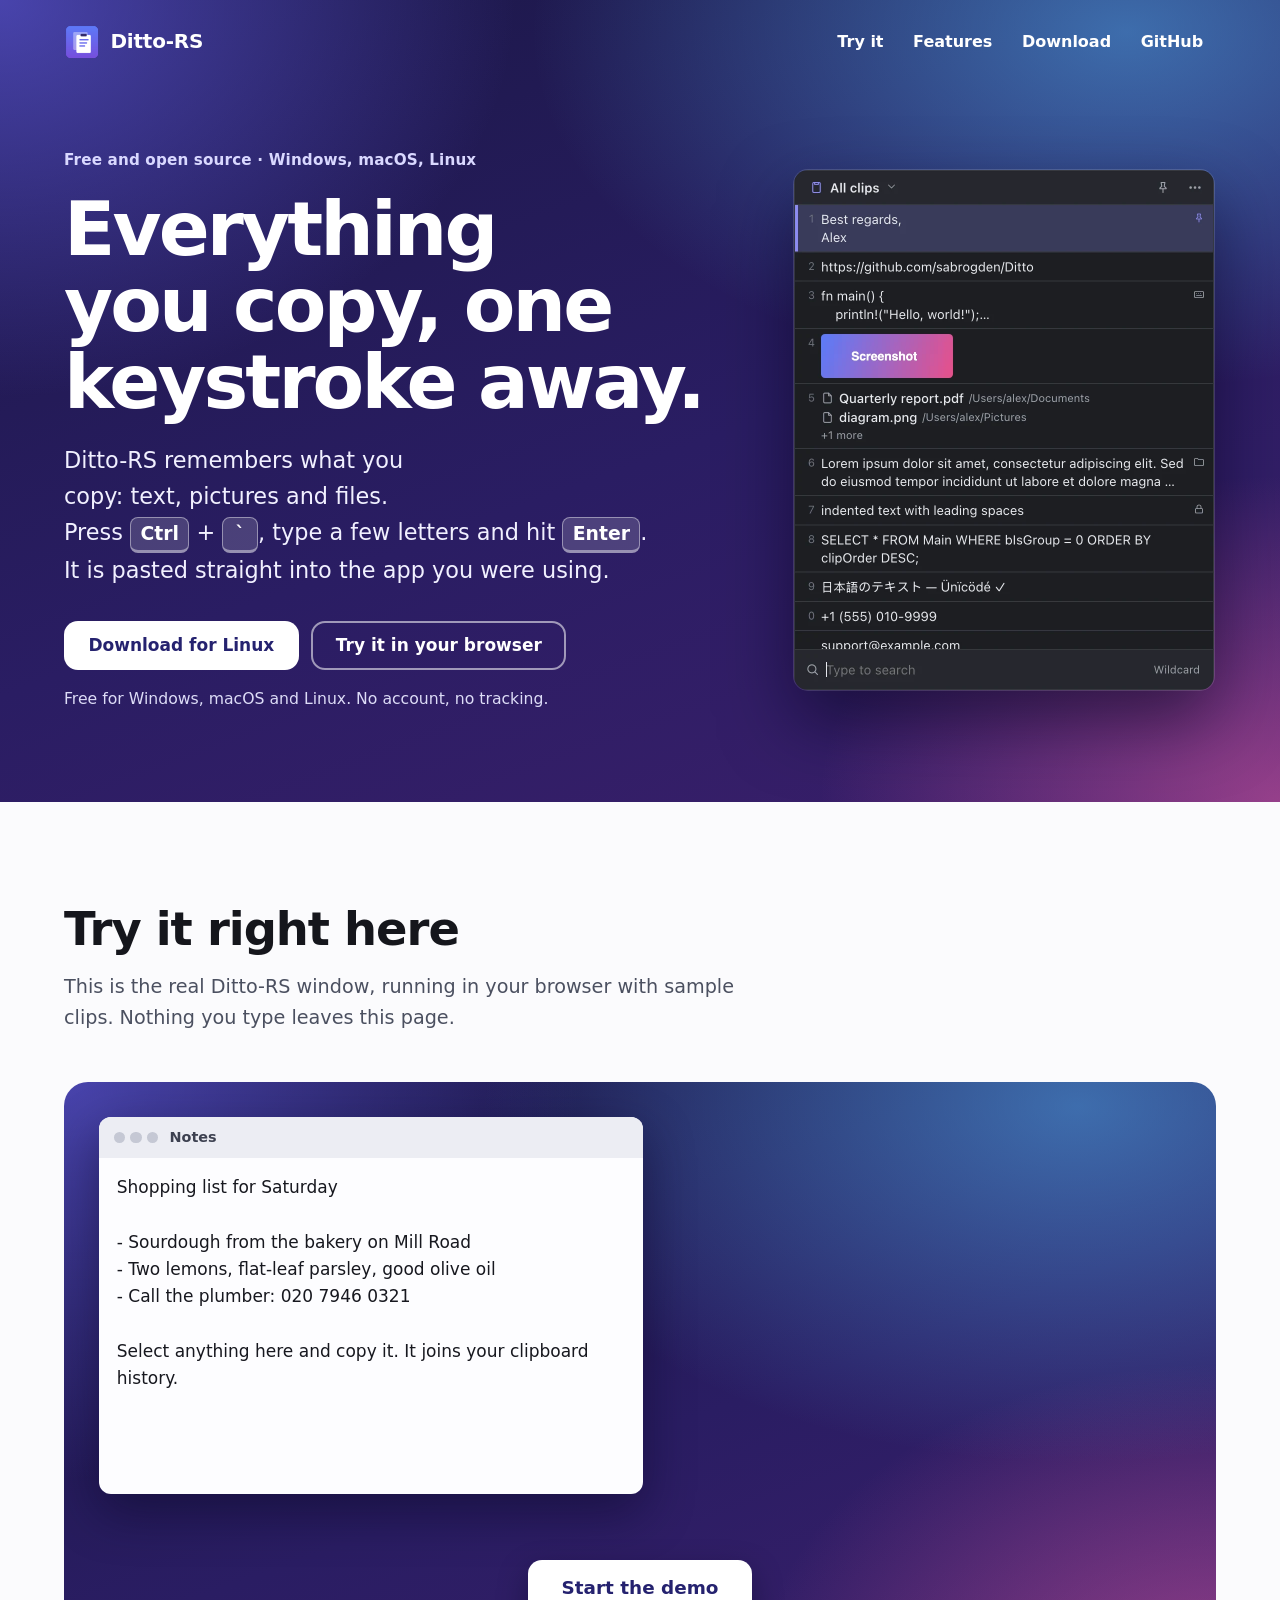
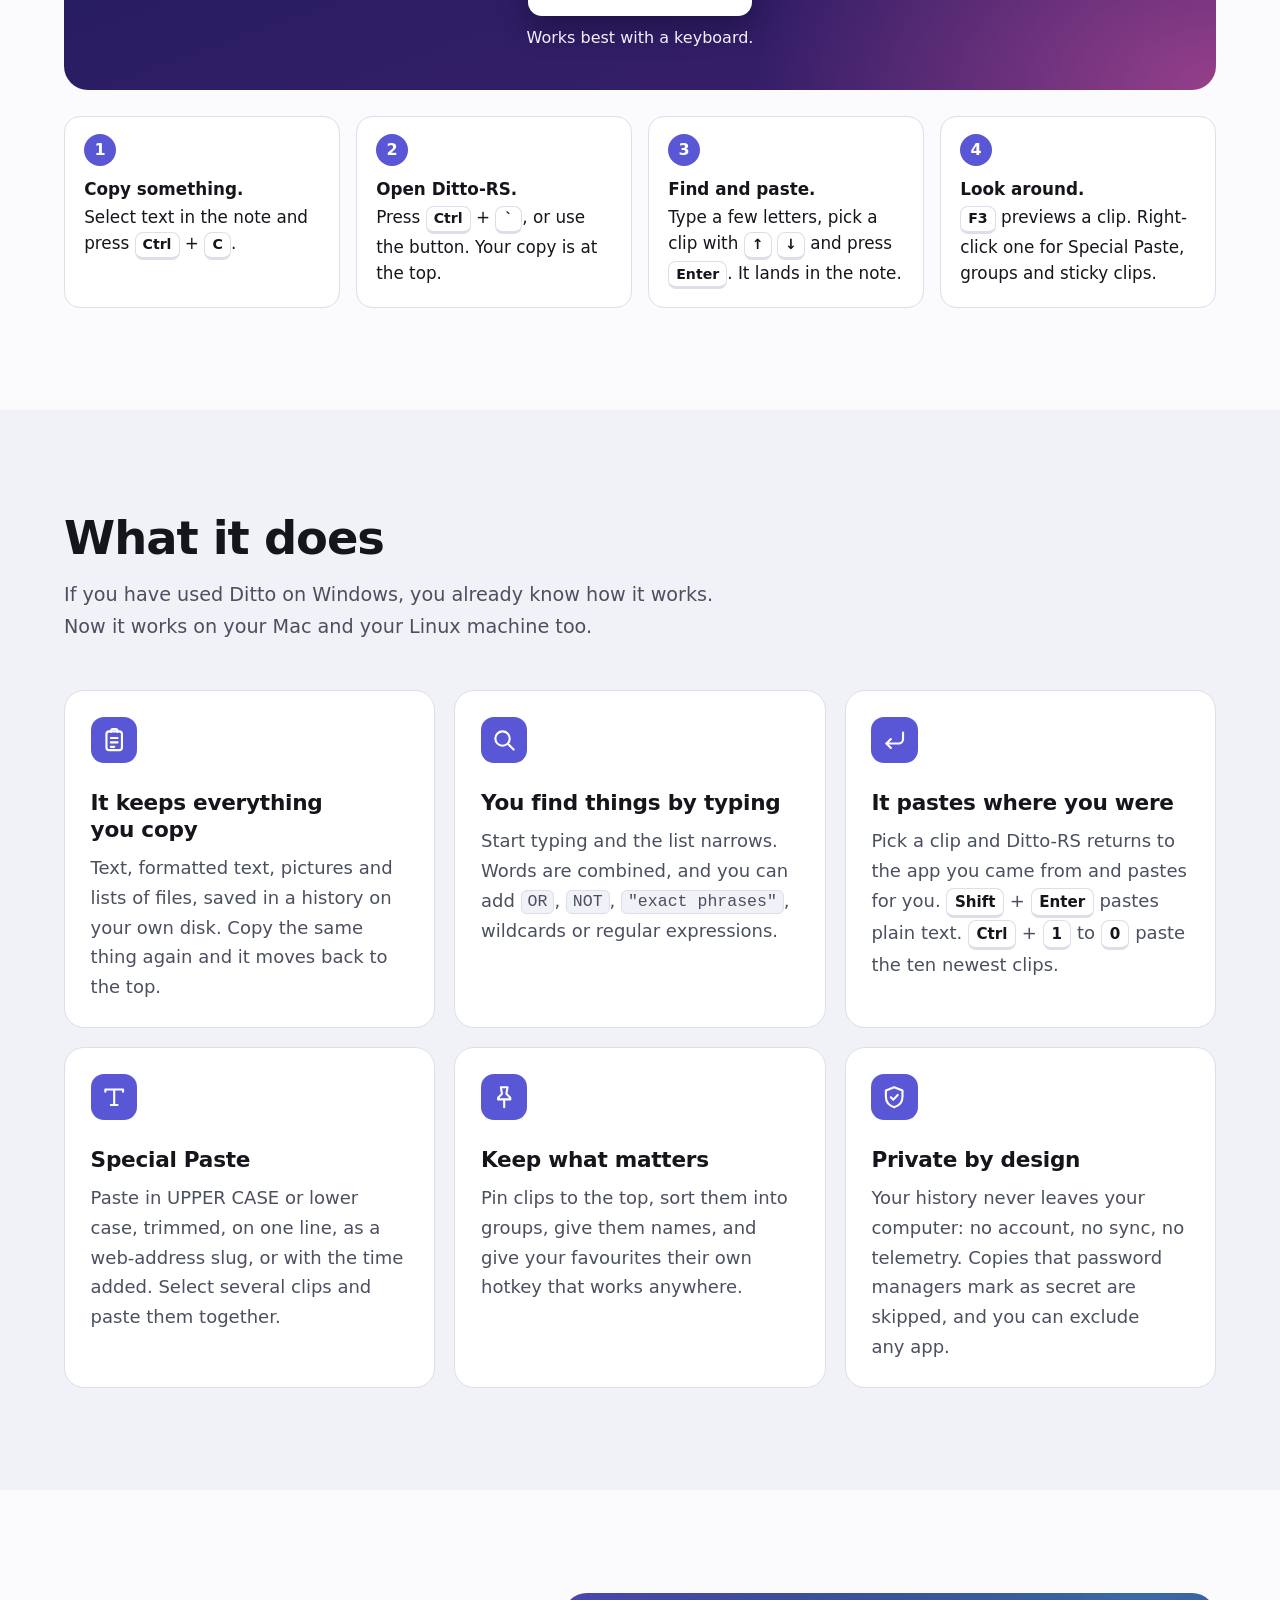
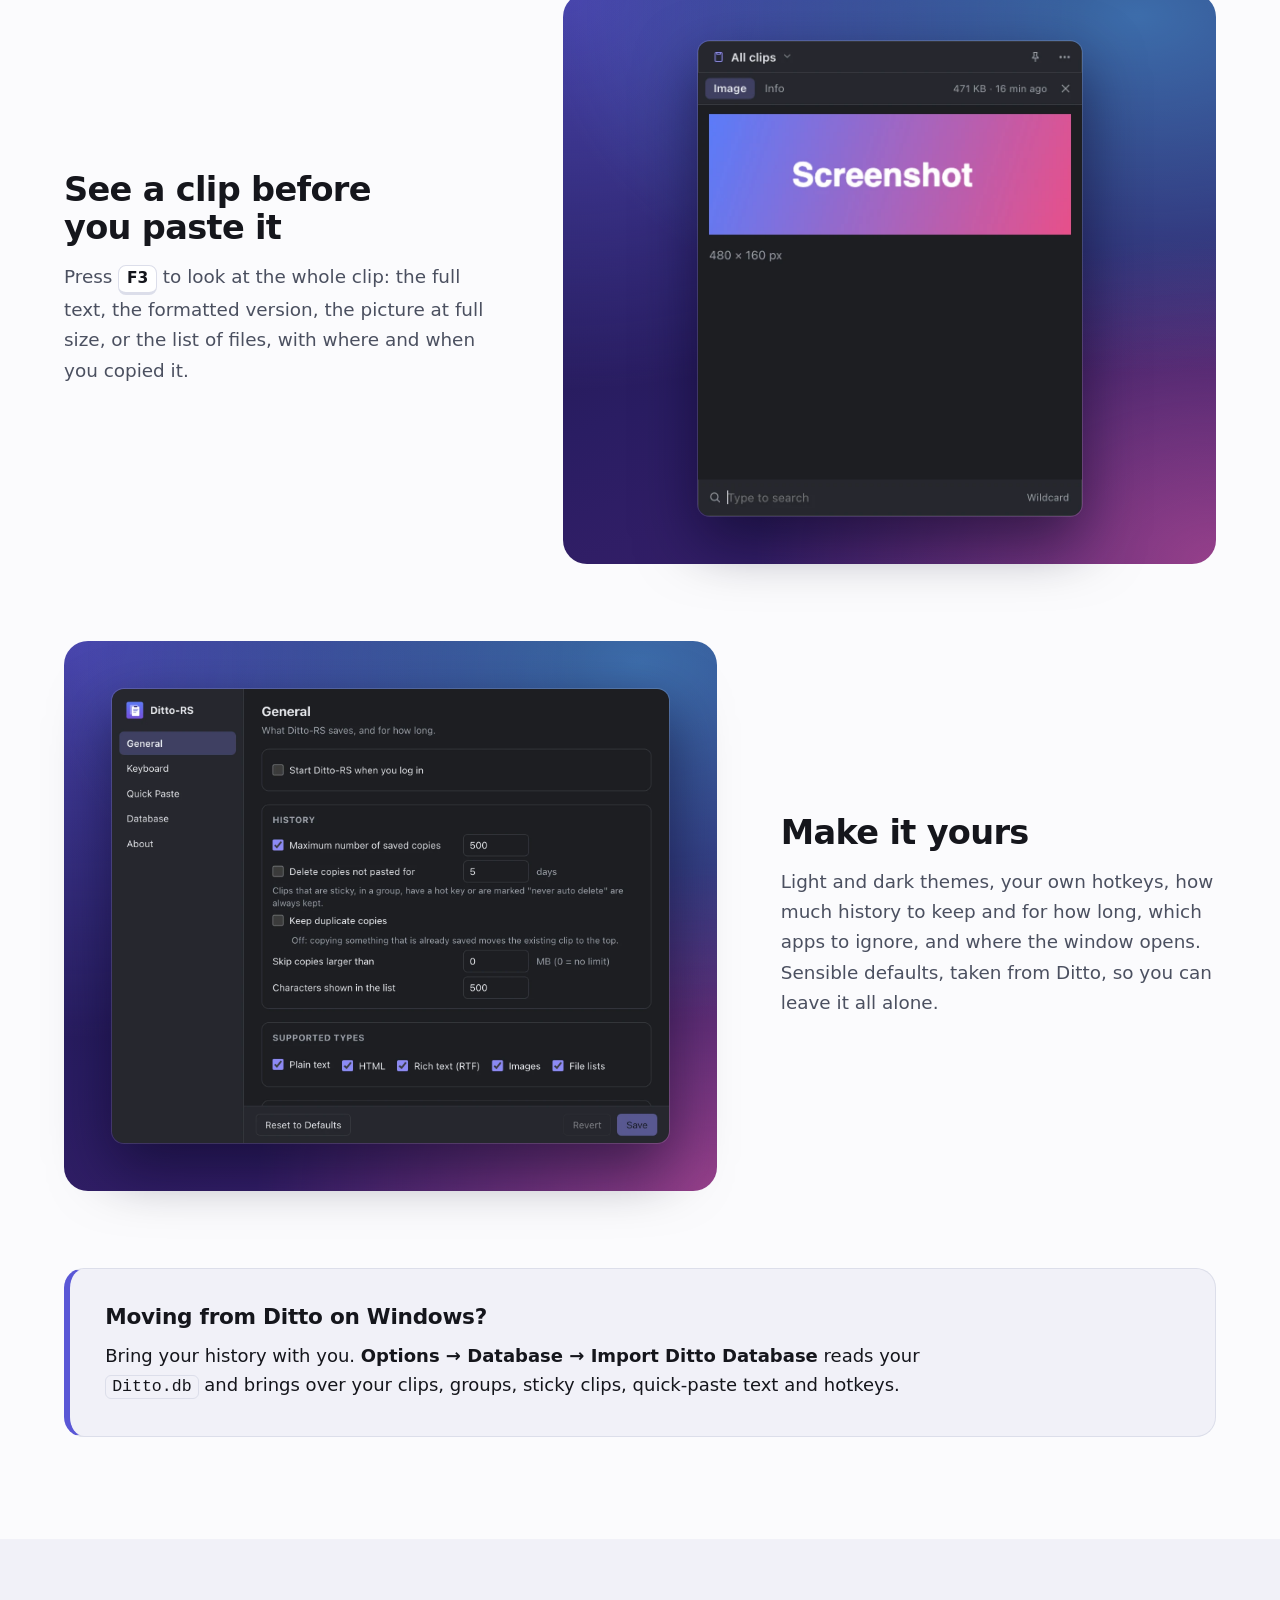
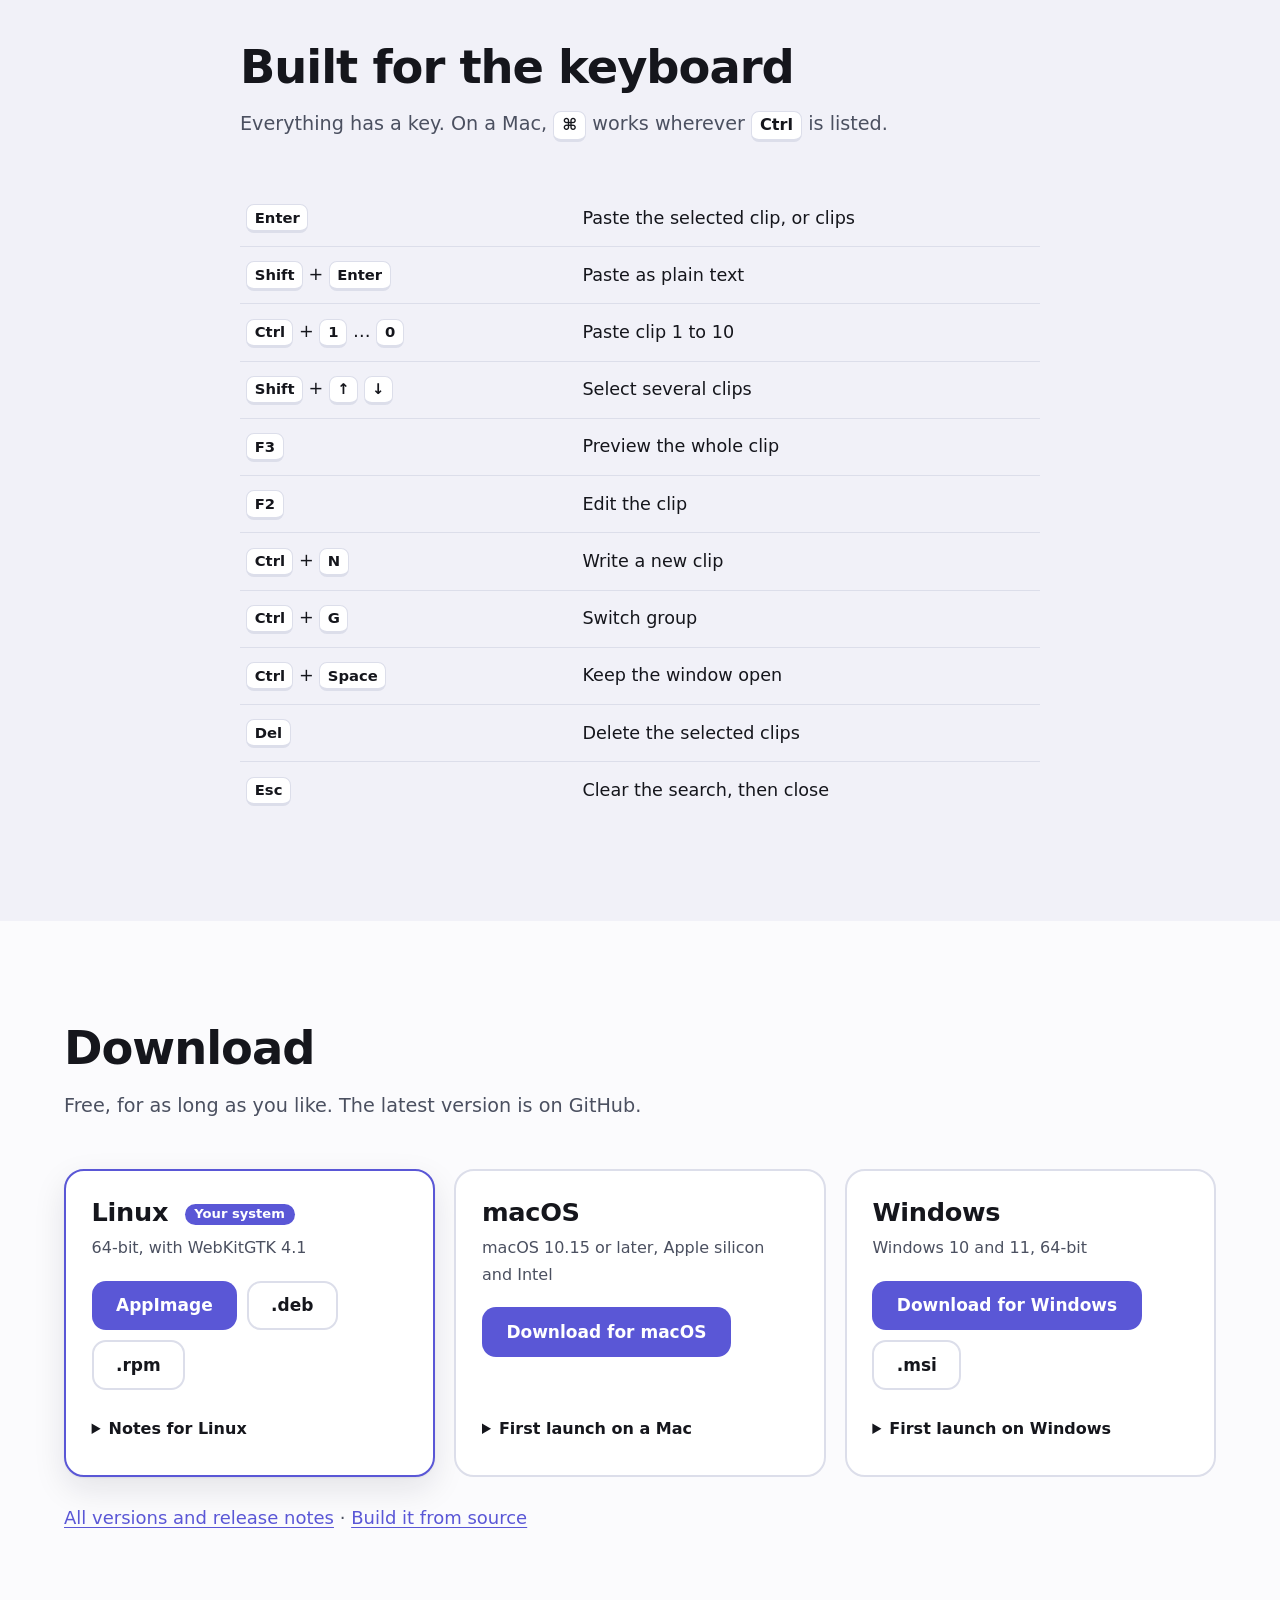
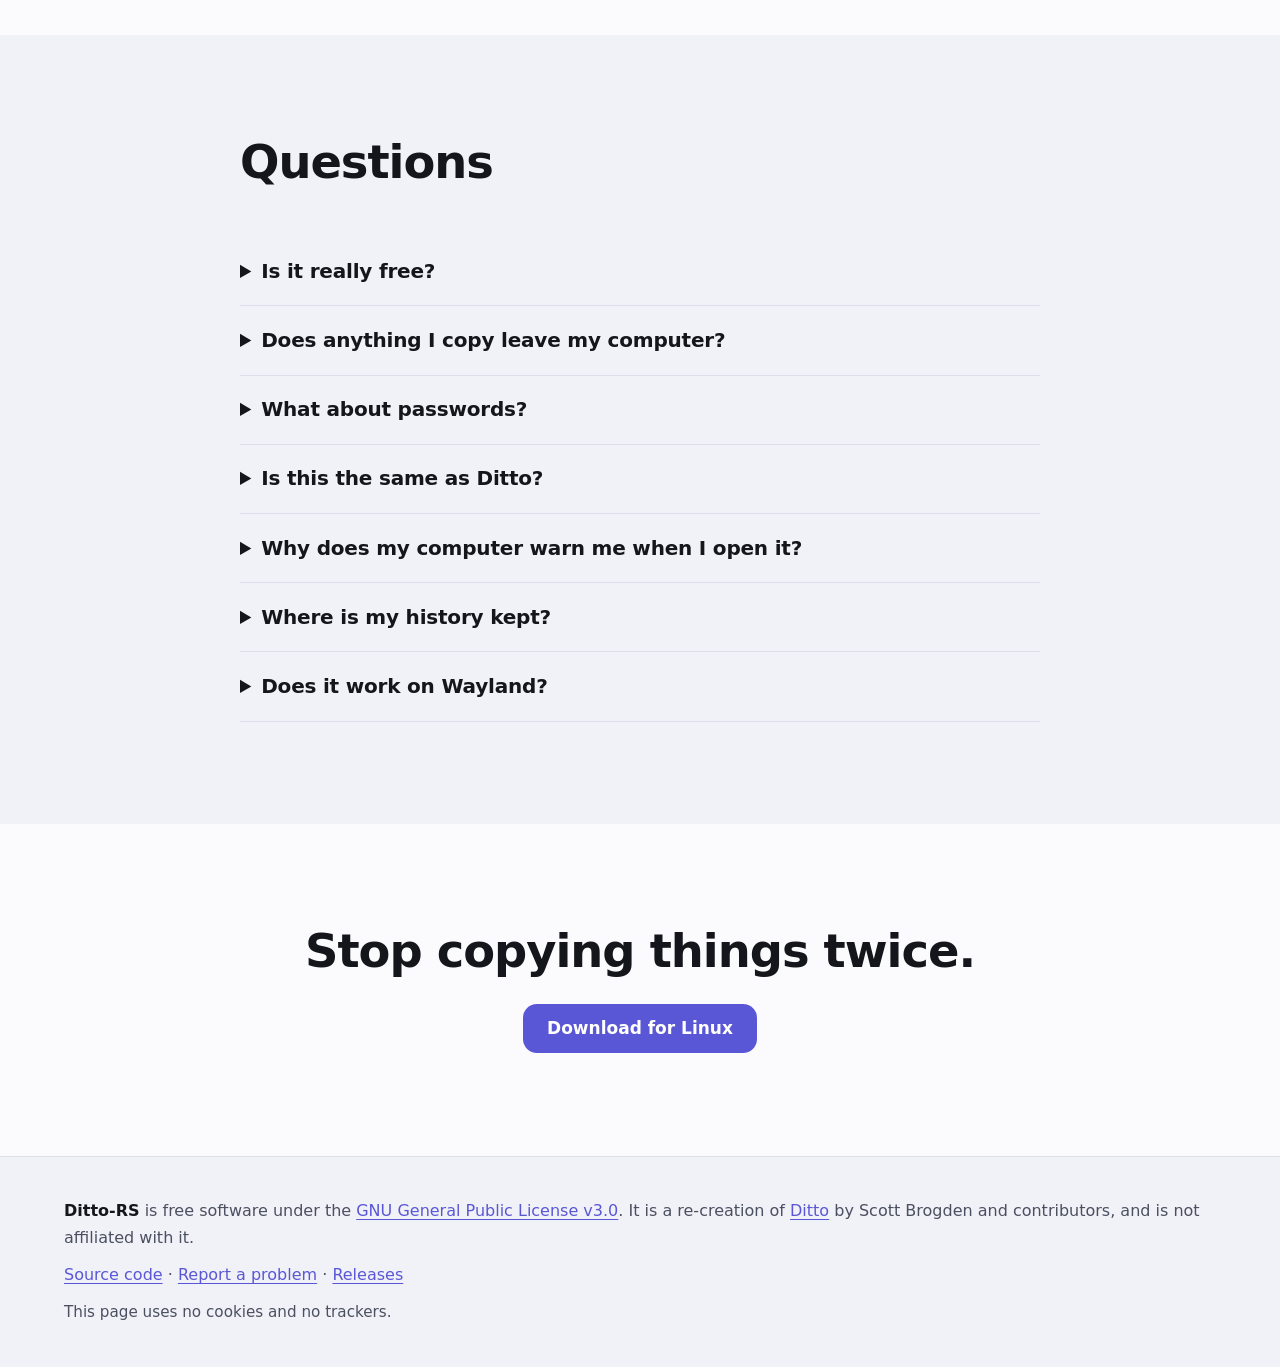
==== site/index.html @ 5b77e828 "Website: stack the hero's sentences, and correct how we describe Ditto The hero's three sentences ea" ====
<!doctype html>
<html lang="en">
<head>
  <meta charset="utf-8">
  <meta name="viewport" content="width=device-width, initial-scale=1">
  <title>Ditto-RS: a clipboard manager for Windows, macOS and Linux</title>
  <meta name="description" content="Ditto-RS keeps a searchable history of everything you copy: text, pictures and files. Press a hotkey, type a few letters, press Enter. Free, open source, and nothing leaves your computer.">
  <link rel="canonical" href="https://krynv.github.io/ditto-rs/">
  <meta name="color-scheme" content="light dark">
  <meta name="theme-color" content="#17153a">

  <meta property="og:type" content="website">
  <meta property="og:site_name" content="Ditto-RS">
  <meta property="og:title" content="Ditto-RS: everything you copy, one keystroke away">
  <meta property="og:description" content="A free, open-source clipboard manager for Windows, macOS and Linux. Searchable history of text, pictures and files. Nothing leaves your computer.">
  <meta property="og:url" content="https://krynv.github.io/ditto-rs/">
  <meta property="og:image" content="https://krynv.github.io/ditto-rs/og.jpg">
  <meta property="og:image:width" content="1200">
  <meta property="og:image:height" content="630">
  <meta property="og:image:alt" content="The Ditto-RS quick-paste window listing recent clips, next to the words: Everything you copy, one keystroke away.">
  <meta name="twitter:card" content="summary_large_image">

  <link rel="icon" href="favicon.png" type="image/png" sizes="64x64">
  <link rel="apple-touch-icon" href="icon.png">
  <link rel="stylesheet" href="style.css">

  <script type="application/ld+json">
  {
    "@context": "https://schema.org",
    "@type": "SoftwareApplication",
    "name": "Ditto-RS",
    "applicationCategory": "UtilitiesApplication",
    "operatingSystem": "Windows 10, Windows 11, macOS 10.15 or later, Linux",
    "description": "A clipboard manager that keeps a searchable history of everything you copy: text, pictures and files.",
    "url": "https://krynv.github.io/ditto-rs/",
    "downloadUrl": "https://github.com/krynv/ditto-rs/releases/latest",
    "license": "https://www.gnu.org/licenses/gpl-3.0.html",
    "isAccessibleForFree": true,
    "offers": { "@type": "Offer", "price": "0", "priceCurrency": "USD" }
  }
  </script>
</head>
<body>
  <a class="skip" href="#main">Skip to the content</a>

  <div class="hero">
    <header class="top wrap">
      <a class="brand" href="./" aria-label="Ditto-RS, home">
        <img src="icon.png" alt="" width="36" height="36">
        <span>Ditto-RS</span>
      </a>
      <nav aria-label="Sections">
        <a href="#try">Try it</a>
        <a href="#features">Features</a>
        <a href="#download">Download</a>
        <a href="https://github.com/krynv/ditto-rs">GitHub</a>
      </nav>
    </header>

    <div class="hero-body wrap">
      <div class="hero-text">
        <p class="eyebrow">Free and open source · Windows, macOS, Linux</p>
        <h1>Everything you copy, one keystroke away.</h1>
        <p class="lead lines">
          <span>Ditto-RS remembers what you copy: text, pictures and files.</span>
          <span>Press <kbd>Ctrl</kbd>&nbsp;+&nbsp;<kbd>`</kbd>, type a few letters and hit <kbd>Enter</kbd>.</span>
          <span>It is pasted straight into the app you were using.</span>
        </p>
        <div class="cta">
          <a class="button primary" id="hero-download" href="https://github.com/krynv/ditto-rs/releases/latest">Download Ditto-RS</a>
          <a class="button ghost" href="#try">Try it in your browser</a>
        </div>
        <p class="cta-note" id="hero-note">Free for Windows, macOS and Linux. No account, no tracking.</p>
      </div>
      <div class="hero-shot">
        <img src="shots/popup.webp" width="840" height="1040" fetchpriority="high"
             alt="The Ditto-RS quick-paste window: a numbered list of recent clips, including a signature, a web address, a code snippet, a picture and two files, above a search box.">
      </div>
    </div>
  </div>

  <main id="main">
    <section class="section wrap" id="try" aria-labelledby="try-title">
      <div class="section-head">
        <h2 id="try-title">Try it right here</h2>
        <p>This is the real Ditto-RS window, running in your browser with sample clips. Nothing you type leaves this page.</p>
      </div>

      <div class="demo" id="demo">
        <div class="demo-desktop">
          <div class="demo-window" id="demo-notes">
            <div class="demo-titlebar"><span class="demo-dots" aria-hidden="true"><i></i><i></i><i></i></span><span>Notes</span></div>
            <label class="visually-hidden" for="demo-note">A sample note. Copy text from it, and paste clips into it.</label>
            <textarea id="demo-note" spellcheck="false" autocomplete="off">Shopping list for Saturday

- Sourdough from the bakery on Mill Road
- Two lemons, flat-leaf parsley, good olive oil
- Call the plumber: 020 7946 0321

Select anything here and copy it. It joins your clipboard history.
</textarea>
          </div>

          <div class="demo-popup" id="demo-popup" hidden></div>

          <div class="demo-start" id="demo-start-panel">
            <button class="button primary" id="demo-start" type="button">Start the demo</button>
            <p>Works best with a keyboard.</p>
          </div>
          <p class="demo-toast" id="demo-toast" role="status" aria-live="polite"></p>
        </div>

        <ol class="demo-steps">
          <li><strong>Copy something.</strong> Select text in the note and press <kbd class="mod-key">Ctrl</kbd>&nbsp;+&nbsp;<kbd>C</kbd>.</li>
          <li><strong>Open Ditto-RS.</strong> Press <kbd>Ctrl</kbd>&nbsp;+&nbsp;<kbd>`</kbd>, or use the button. Your copy is at the top.
            <button class="button small" id="demo-open" type="button" hidden>Open Ditto-RS</button></li>
          <li><strong>Find and paste.</strong> Type a few letters, pick a clip with <kbd>↑</kbd> <kbd>↓</kbd> and press <kbd>Enter</kbd>. It lands in the note.</li>
          <li><strong>Look around.</strong> <kbd>F3</kbd> previews a clip. Right-click one for Special Paste, groups and sticky clips.</li>
        </ol>
      </div>
    </section>

    <section class="section tinted" id="features" aria-labelledby="features-title">
      <div class="wrap">
        <div class="section-head">
          <h2 id="features-title">What it does</h2>
          <p class="lines">
            <span>If you have used Ditto on Windows, you already know how it works.</span>
            <span>Now it works on your Mac and your Linux machine too.</span>
          </p>
        </div>

        <ul class="features">
          <li>
            <svg class="icon" viewBox="0 0 24 24" aria-hidden="true"><rect x="5" y="4" width="14" height="17" rx="2.5"/><path d="M9 4.5V3.6c0-.9.7-1.6 1.6-1.6h2.8c.9 0 1.6.7 1.6 1.6v.9M9 10h6M9 14h6M9 18h3"/></svg>
            <h3>It keeps everything you copy</h3>
            <p>Text, formatted text, pictures and lists of files, saved in a history on your own disk. Copy the same thing again and it moves back to the top.</p>
          </li>
          <li>
            <svg class="icon" viewBox="0 0 24 24" aria-hidden="true"><circle cx="10.5" cy="10.5" r="6.5"/><path d="m15.5 15.5 5 5"/></svg>
            <h3>You find things by typing</h3>
            <p>Start typing and the list narrows. Words are combined, and you can add <code>OR</code>, <code>NOT</code>, <code>"exact phrases"</code>, wildcards or regular expressions.</p>
          </li>
          <li>
            <svg class="icon" viewBox="0 0 24 24" aria-hidden="true"><path d="M20 5v6a4 4 0 0 1-4 4H5"/><path d="m9 11-4 4 4 4"/></svg>
            <h3>It pastes where you were</h3>
            <p>Pick a clip and Ditto-RS returns to the app you came from and pastes for you. <kbd>Shift</kbd>&nbsp;+&nbsp;<kbd>Enter</kbd> pastes plain text. <kbd>Ctrl</kbd>&nbsp;+&nbsp;<kbd>1</kbd> to <kbd>0</kbd> paste the ten newest clips.</p>
          </li>
          <li>
            <svg class="icon" viewBox="0 0 24 24" aria-hidden="true"><path d="M4 7V5h16v2M12 5v14M9 19h6"/></svg>
            <h3>Special Paste</h3>
            <p>Paste in UPPER CASE or lower case, trimmed, on one line, as a web-address slug, or with the time added. Select several clips and paste them together.</p>
          </li>
          <li>
            <svg class="icon" viewBox="0 0 24 24" aria-hidden="true"><path d="M9 3h6l-1 6 3.5 3.5V14H6.5v-1.5L10 9 9 3ZM12 14v7"/></svg>
            <h3>Keep what matters</h3>
            <p>Pin clips to the top, sort them into groups, give them names, and give your favourites their own hotkey that works anywhere.</p>
          </li>
          <li>
            <svg class="icon" viewBox="0 0 24 24" aria-hidden="true"><path d="M12 3 4.5 6v5.5c0 4.4 3 8 7.5 9.5 4.5-1.500 7.5-5.100 7.5-9.500V6L12 3Z"/><path d="m9 12 2.200 2.200L15.200 10"/></svg>
            <h3>Private by design</h3>
            <p>Your history never leaves your computer: no account, no sync, no telemetry. Copies that password managers mark as secret are skipped, and you can exclude any app.</p>
          </li>
        </ul>
      </div>
    </section>

    <section class="section wrap" aria-labelledby="look-title">
      <h2 class="visually-hidden" id="look-title">A closer look</h2>

      <div class="showcase">
        <div class="showcase-text">
          <h3>See a clip before you paste it</h3>
          <p>Press <kbd>F3</kbd> to look at the whole clip: the full text, the formatted version, the picture at full size, or the list of files, with where and when you copied it.</p>
        </div>
        <div class="stage">
          <img src="shots/preview.webp" width="840" height="1040" loading="lazy"
               alt="The preview panel showing a copied picture at full size, with tabs for Image and Info.">
        </div>
      </div>

      <div class="showcase flip">
        <div class="showcase-text">
          <h3>Make it yours</h3>
          <p>Light and dark themes, your own hotkeys, how much history to keep and for how long, which apps to ignore, and where the window opens. Sensible defaults, taken from Ditto, so you can leave it all alone.</p>
        </div>
        <div class="stage wide">
          <img src="shots/options.webp" width="1520" height="1240" loading="lazy"
               alt="The Options window on its General page, with settings for start-up, history size, supported types and applications.">
        </div>
      </div>

      <aside class="callout" aria-labelledby="ditto-title">
        <h3 id="ditto-title">Moving from Ditto on Windows?</h3>
        <p>Bring your history with you. <strong>Options → Database → Import Ditto Database</strong> reads your <code>Ditto.db</code> and brings over your clips, groups, sticky clips, quick-paste text and hotkeys.</p>
      </aside>
    </section>

    <section class="section tinted" aria-labelledby="keys-title">
      <div class="wrap narrow">
        <div class="section-head">
          <h2 id="keys-title">Built for the keyboard</h2>
          <p>Everything has a key. On a Mac, <kbd>⌘</kbd> works wherever <kbd>Ctrl</kbd> is listed.</p>
        </div>
        <table class="keys">
          <caption class="visually-hidden">Keys in the quick-paste window</caption>
          <thead class="visually-hidden"><tr><th scope="col">Keys</th><th scope="col">What they do</th></tr></thead>
          <tbody>
            <tr><th scope="row"><kbd>Enter</kbd></th><td>Paste the selected clip, or clips</td></tr>
            <tr><th scope="row"><kbd>Shift</kbd> + <kbd>Enter</kbd></th><td>Paste as plain text</td></tr>
            <tr><th scope="row"><kbd>Ctrl</kbd> + <kbd>1</kbd> … <kbd>0</kbd></th><td>Paste clip 1 to 10</td></tr>
            <tr><th scope="row"><kbd>Shift</kbd> + <kbd>↑</kbd> <kbd>↓</kbd></th><td>Select several clips</td></tr>
            <tr><th scope="row"><kbd>F3</kbd></th><td>Preview the whole clip</td></tr>
            <tr><th scope="row"><kbd>F2</kbd></th><td>Edit the clip</td></tr>
            <tr><th scope="row"><kbd>Ctrl</kbd> + <kbd>N</kbd></th><td>Write a new clip</td></tr>
            <tr><th scope="row"><kbd>Ctrl</kbd> + <kbd>G</kbd></th><td>Switch group</td></tr>
            <tr><th scope="row"><kbd>Ctrl</kbd> + <kbd>Space</kbd></th><td>Keep the window open</td></tr>
            <tr><th scope="row"><kbd>Del</kbd></th><td>Delete the selected clips</td></tr>
            <tr><th scope="row"><kbd>Esc</kbd></th><td>Clear the search, then close</td></tr>
          </tbody>
        </table>
      </div>
    </section>

    <section class="section wrap" id="download" aria-labelledby="download-title">
      <div class="section-head">
        <h2 id="download-title">Download</h2>
        <p id="download-version">Free, for as long as you like. The latest version is on GitHub.</p>
      </div>

      <div class="downloads">
        <article class="os" data-os="macos">
          <h3>macOS</h3>
          <p class="req">macOS 10.15 or later, Apple silicon and Intel</p>
          <p class="os-buttons"><a class="button primary" data-asset="dmg" href="https://github.com/krynv/ditto-rs/releases/latest">Download for macOS</a></p>
          <details>
            <summary>First launch on a Mac</summary>
            <p>The app is not notarized by Apple yet, so macOS will say it cannot check it. Try to open it once, then go to <strong>System Settings → Privacy &amp; Security</strong> and choose <strong>Open Anyway</strong>. When asked, allow <strong>Accessibility</strong> access so Ditto-RS can paste for you.</p>
          </details>
        </article>

        <article class="os" data-os="windows">
          <h3>Windows</h3>
          <p class="req">Windows 10 and 11, 64-bit</p>
          <p class="os-buttons">
            <a class="button primary" data-asset="exe" href="https://github.com/krynv/ditto-rs/releases/latest">Download for Windows</a>
            <a class="button quiet" data-asset="msi" href="https://github.com/krynv/ditto-rs/releases/latest">.msi</a>
          </p>
          <details>
            <summary>First launch on Windows</summary>
            <p>The installer is not signed with a publisher certificate yet, so SmartScreen may warn about an unknown publisher. Choose <strong>More info → Run anyway</strong>.</p>
          </details>
        </article>

        <article class="os" data-os="linux">
          <h3>Linux</h3>
          <p class="req">64-bit, with WebKitGTK 4.1</p>
          <p class="os-buttons">
            <a class="button primary" data-asset="appimage" href="https://github.com/krynv/ditto-rs/releases/latest">AppImage</a>
            <a class="button quiet" data-asset="deb" href="https://github.com/krynv/ditto-rs/releases/latest">.deb</a>
            <a class="button quiet" data-asset="rpm" href="https://github.com/krynv/ditto-rs/releases/latest">.rpm</a>
          </p>
          <details>
            <summary>Notes for Linux</summary>
            <p>On X11 everything works. Wayland does not let apps register global hotkeys, so bind <code>ditto-rs --show</code> to a shortcut in your desktop's keyboard settings.</p>
          </details>
        </article>
      </div>
      <p class="all-downloads"><a href="https://github.com/krynv/ditto-rs/releases">All versions and release notes</a> · <a href="https://github.com/krynv/ditto-rs#build-from-source">Build it from source</a></p>
    </section>

    <section class="section tinted" aria-labelledby="faq-title">
      <div class="wrap narrow">
        <div class="section-head">
          <h2 id="faq-title">Questions</h2>
        </div>
        <div class="faq">
          <details>
            <summary>Is it really free?</summary>
            <p>Yes. Ditto-RS is free and open source under the GPL-3.0 licence. There is no account, no subscription and no paid version.</p>
          </details>
          <details>
            <summary>Does anything I copy leave my computer?</summary>
            <p>No. Your history is a file on your own disk, and Ditto-RS has no account, no sync and no telemetry. The source code is public, so you do not have to take that on trust.</p>
          </details>
          <details>
            <summary>What about passwords?</summary>
            <p>Copies that password managers mark as secret are skipped. You can also list apps whose copies should never be saved, and switch saving off for a while from the menu.</p>
          </details>
          <details>
            <summary>Is this the same as Ditto?</summary>
            <p>Kinda. <a href="https://github.com/sabrogden/Ditto">Ditto</a> is a much-loved clipboard manager for Windows by Scott Brogden. Ditto-RS re-creates it in Rust, working from Ditto's source code and feature list, so that it is fast, lightweight and runs on Windows, macOS and Linux. It works the same way and can import a Ditto database. It is a separate project and is not affiliated with Ditto.</p>
          </details>
          <details>
            <summary>Why does my computer warn me when I open it?</summary>
            <p>The installers are not signed with a paid Apple or Microsoft certificate yet, so macOS and Windows cannot verify who made them. The app is built in the open from public source code. The steps for the first launch are next to each download.</p>
          </details>
          <details>
            <summary>Where is my history kept?</summary>
            <p>In <code>%APPDATA%\Ditto-RS</code> on Windows, <code>~/Library/Application Support/Ditto-RS</code> on macOS and <code>~/.local/share/Ditto-RS</code> on Linux. Put an empty file named <code>portable</code> next to the program to keep everything beside it instead, for example on a USB stick.</p>
          </details>
          <details>
            <summary>Does it work on Wayland?</summary>
            <p>Mostly. Clipboard history works where the desktop supports the data-control protocol. Wayland does not let apps register global hotkeys or move focus, so you bind <code>ditto-rs --show</code> to a shortcut yourself. On X11 everything works.</p>
          </details>
        </div>
      </div>
    </section>

    <section class="section wrap final" aria-labelledby="final-title">
      <h2 id="final-title">Stop copying things twice.</h2>
      <p><a class="button primary" id="final-download" href="https://github.com/krynv/ditto-rs/releases/latest">Download Ditto-RS</a></p>
    </section>
  </main>

  <footer class="footer">
    <div class="wrap">
      <p><strong>Ditto-RS</strong> is free software under the <a href="https://github.com/krynv/ditto-rs/blob/main/LICENSE">GNU General Public License v3.0</a>. It is a re-creation of <a href="https://github.com/sabrogden/Ditto">Ditto</a> by Scott Brogden and contributors, and is not affiliated with it.</p>
      <p><a href="https://github.com/krynv/ditto-rs">Source code</a> · <a href="https://github.com/krynv/ditto-rs/issues">Report a problem</a> · <a href="https://github.com/krynv/ditto-rs/releases">Releases</a></p>
      <p class="quiet-note">This page uses no cookies and no trackers.</p>
    </div>
  </footer>

  <script src="site.js" defer></script>
</body>
</html>
---- site/style.css ----
/* Ditto-RS website. No frameworks, no web fonts, no trackers.
   Sizes are in rem so the page follows the reader's own text size and zoom. */

:root {
  --bg: #fbfbfd;
  --tint: #f1f1f8;
  --card: #ffffff;
  --text: #15161c;
  --muted: #4b5060;
  --border: #dcdeea;
  --accent: #5a57d6;
  --accent-hover: #4744bd;
  --accent-text: #ffffff;
  --focus: #1d39c4;
  --key-bg: #ffffff;
  --shadow: 0 1px 2px rgba(20, 22, 40, 0.06), 0 12px 32px rgba(20, 22, 40, 0.1);
  /* The hero and the demo sit on the app's wallpaper in both themes. */
  --night: #17153a;
  --wallpaper:
    radial-gradient(60rem 36rem at 88% 4%, rgba(86, 190, 255, 0.5), transparent 62%),
    radial-gradient(48rem 34rem at 100% 100%, rgba(240, 96, 170, 0.5), transparent 60%),
    radial-gradient(52rem 40rem at 0% 0%, rgba(110, 104, 255, 0.55), transparent 62%),
    linear-gradient(160deg, #1b1848, #2a1d63 55%, #3b1f6b);
  --font: system-ui, -apple-system, "Segoe UI Variable Text", "Segoe UI", Roboto, "Noto Sans", Ubuntu, sans-serif;
  --mono: ui-monospace, "SF Mono", "Cascadia Code", Consolas, "Liberation Mono", Menlo, monospace;
  color-scheme: light dark;
}

@media (prefers-color-scheme: dark) {
  :root {
    --bg: #0f1016;
    --tint: #161821;
    --card: #1b1d28;
    --text: #eef0f6;
    --muted: #b3b8c6;
    --border: #2d3040;
    --accent: #9d9bff;
    --accent-hover: #b6b4ff;
    --accent-text: #13131c;
    --focus: #c9c8ff;
    --key-bg: #232634;
    --shadow: 0 1px 2px rgba(0, 0, 0, 0.4), 0 14px 36px rgba(0, 0, 0, 0.45);
  }
}

*, *::before, *::after { box-sizing: border-box; }

/* `hidden` must win over the display rules below. */
[hidden] { display: none !important; }

html { -webkit-text-size-adjust: 100%; text-size-adjust: 100%; scroll-behavior: smooth; }

body {
  margin: 0;
  background: var(--bg);
  color: var(--text);
  font: 1.125rem/1.65 var(--font);
  -webkit-font-smoothing: antialiased;
}

img { max-width: 100%; height: auto; display: block; }

a { color: var(--accent); text-underline-offset: 0.18em; text-decoration-thickness: 0.08em; }
a:hover { color: var(--accent-hover); }

/* One visible focus style everywhere. */
:focus-visible { outline: 3px solid var(--focus); outline-offset: 3px; border-radius: 6px; }

h1, h2, h3 { line-height: 1.12; letter-spacing: -0.022em; text-wrap: balance; margin: 0; }
h2 { font-size: clamp(2rem, 1.4rem + 2.2vw, 2.9rem); font-weight: 780; }
h3 { font-size: 1.35rem; font-weight: 700; letter-spacing: -0.012em; line-height: 1.25; }
p { margin: 0; text-wrap: pretty; }
/* A paragraph set one sentence per line. Its lines are short, so it is not held to a
   measure: with a minimum font size or text-only zoom a sentence would otherwise wrap while
   there is room. Where a sentence cannot fit, it wraps on its own, into even lines. */
p.lines { max-width: none; }
.lines > span { display: block; text-wrap: balance; }

code { font-family: var(--mono); font-size: 0.92em; background: var(--tint); border: 1px solid var(--border); border-radius: 6px; padding: 0.08em 0.36em; overflow-wrap: anywhere; }

kbd {
  display: inline-block;
  min-width: 1.9em;
  padding: 0.1em 0.5em;
  font: 600 0.84em/1.5 var(--font);
  text-align: center;
  white-space: nowrap;
  color: var(--text);
  background: var(--key-bg);
  border: 1px solid var(--border);
  border-bottom-width: 3px;
  border-radius: 8px;
}

.wrap { width: min(100% - 2.5rem, 72rem); margin-inline: auto; }
.wrap.narrow { width: min(100% - 2.5rem, 50rem); }

.visually-hidden { position: absolute; width: 1px; height: 1px; margin: -1px; padding: 0; overflow: hidden; clip-path: inset(50%); white-space: nowrap; border: 0; }

.skip { position: absolute; left: 1rem; top: -4rem; z-index: 100; padding: 0.7rem 1rem; background: var(--card); color: var(--text); border-radius: 10px; font-weight: 650; }
.skip:focus { top: 1rem; }

/* ---- buttons ----------------------------------------------------------------------------- */

.button {
  display: inline-flex;
  align-items: center;
  justify-content: center;
  gap: 0.5em;
  min-height: 3.1rem;
  padding: 0.65rem 1.4rem;
  font: 650 1.0625rem/1.2 var(--font);
  text-decoration: none;
  border: 2px solid transparent;
  border-radius: 14px;
  cursor: pointer;
  transition: background-color 0.15s, color 0.15s, border-color 0.15s, transform 0.15s;
}
.button.primary { background: var(--accent); color: var(--accent-text); }
.button.primary:hover { background: var(--accent-hover); color: var(--accent-text); }
.button.quiet { background: transparent; color: var(--text); border-color: var(--border); }
.button.quiet:hover { border-color: var(--accent); color: var(--text); }
.button.small { min-height: 2.5rem; padding: 0.4rem 0.9rem; font-size: 0.95rem; background: var(--accent); color: var(--accent-text); border-radius: 11px; }
.button:active { transform: translateY(1px); }

/* ---- hero -------------------------------------------------------------------------------- */

.hero { background: var(--wallpaper); background-color: var(--night); color: #fff; --focus: #ffd866; overflow: hidden; }

.top { display: flex; align-items: center; justify-content: space-between; gap: 1rem; padding-block: 1.25rem; flex-wrap: wrap; }
.brand { display: inline-flex; align-items: center; gap: 0.65rem; color: #fff; font-weight: 750; font-size: 1.25rem; letter-spacing: -0.01em; text-decoration: none; }
.brand img { border-radius: 9px; }
.top nav { display: flex; gap: 0.25rem; flex-wrap: wrap; }
.top nav a { color: #fff; text-decoration: none; font-weight: 600; font-size: 1rem; padding: 0.55rem 0.8rem; border-radius: 10px; }
.top nav a:hover { background: rgba(255, 255, 255, 0.14); color: #fff; }

.hero-body { display: grid; grid-template-columns: minmax(0, 1.22fr) minmax(0, 0.78fr); align-items: center; gap: clamp(2rem, 5vw, 4.5rem); padding-block: clamp(2rem, 5vw, 4.5rem) clamp(3rem, 7vw, 6rem); }
.eyebrow { font-size: 0.95rem; font-weight: 650; letter-spacing: 0.01em; color: #d9d8ff; margin-bottom: 1.1rem; }
h1 { font-size: clamp(2.6rem, 1.5rem + 4.4vw, 4.7rem); font-weight: 820; letter-spacing: -0.038em; line-height: 1.02; }
.lead { margin-top: 1.4rem; font-size: clamp(1.15rem, 1.05rem + 0.5vw, 1.4rem); line-height: 1.6; color: #f1f0ff; max-width: 36rem; }
.hero kbd { color: #fff; background: rgba(255, 255, 255, 0.16); border-color: rgba(255, 255, 255, 0.42); }
.cta { display: flex; flex-wrap: wrap; gap: 0.8rem; margin-top: 2rem; }
.hero .button.primary { background: #fff; color: #25226f; }
.hero .button.primary:hover { background: #e9e8ff; color: #25226f; }
.button.ghost { color: #fff; border-color: rgba(255, 255, 255, 0.55); }
.button.ghost:hover { background: rgba(255, 255, 255, 0.14); color: #fff; border-color: #fff; }
.cta-note { margin-top: 1rem; font-size: 0.98rem; color: #dddcf7; }

.hero-shot { justify-self: center; width: min(100%, 26.25rem); }
.hero-shot img { border-radius: 14px; box-shadow: 0 0 0 1px rgba(255, 255, 255, 0.14), 0 30px 70px rgba(6, 4, 30, 0.55); }

/* ---- sections ---------------------------------------------------------------------------- */

.section { padding-block: clamp(3.5rem, 8vw, 6.5rem); }
.tinted { background: var(--tint); }
.section-head { margin-bottom: clamp(1.8rem, 4vw, 3rem); }
.section-head > * { max-width: 44rem; }
.section-head p { margin-top: 0.9rem; font-size: 1.2rem; color: var(--muted); }

/* ---- demo -------------------------------------------------------------------------------- */

.demo { display: grid; grid-template-columns: minmax(0, 1fr); gap: 1.6rem; }
.demo-desktop {
  position: relative;
  min-height: 38rem;
  padding: clamp(1rem, 3vw, 2.2rem);
  border-radius: 24px;
  background: var(--wallpaper);
  background-color: var(--night);
  --focus: #ffd866;
  overflow: hidden;
}
.demo-window { width: min(100%, 34rem); background: #fdfdff; color: #17181f; border-radius: 12px; box-shadow: 0 18px 50px rgba(6, 4, 30, 0.45); overflow: hidden; }
.demo-titlebar { display: flex; align-items: center; gap: 0.7rem; padding: 0.55rem 0.9rem; background: #ecedf3; color: #3d4150; font-size: 0.9rem; font-weight: 650; }
.demo-dots { display: inline-flex; gap: 0.35rem; }
.demo-dots i { width: 0.7rem; height: 0.7rem; border-radius: 50%; background: #c5c8d4; }
#demo-note { display: block; width: 100%; height: 21rem; padding: 1rem 1.1rem; border: 0; resize: none; background: transparent; color: inherit; font: 1.0625rem/1.6 var(--font); }
#demo-note:focus-visible { outline-offset: -3px; outline-color: #5a57d6; border-radius: 0 0 12px 12px; }

.demo-popup {
  position: absolute;
  top: clamp(1rem, 3vw, 2.2rem);
  right: clamp(1rem, 3vw, 2.2rem);
  width: min(26.25rem, calc(100% - 2rem));
  height: min(32.5rem, calc(100% - 2rem));
  border-radius: 12px;
  overflow: hidden;
  background: #1d1e23;
  box-shadow: 0 0 0 1px rgba(255, 255, 255, 0.16), 0 26px 64px rgba(6, 4, 30, 0.6);
}
.demo-popup[hidden] { display: none; }
.demo-popup iframe { display: block; width: 100%; height: 100%; border: 0; }

.demo-start { position: absolute; inset: auto 0 clamp(1.2rem, 4vw, 2.4rem) 0; display: grid; justify-items: center; gap: 0.6rem; color: #f1f0ff; font-size: 1rem; text-align: center; }
.demo-start .button.primary { background: #fff; color: #25226f; font-size: 1.15rem; min-height: 3.5rem; padding-inline: 2rem; box-shadow: 0 12px 30px rgba(6, 4, 30, 0.4); }
.demo-start .button.primary:hover { background: #e9e8ff; color: #25226f; }
.demo-start[hidden] { display: none; }

.demo-toast { position: absolute; left: 50%; bottom: 1.2rem; transform: translateX(-50%); max-width: calc(100% - 2rem); padding: 0.6rem 1rem; border-radius: 12px; background: rgba(12, 10, 40, 0.92); color: #fff; font-size: 1rem; font-weight: 600; text-align: center; opacity: 0; transition: opacity 0.2s; pointer-events: none; }
.demo-toast.show { opacity: 1; }

.demo-steps { margin: 0; padding: 0; list-style: none; counter-reset: step; display: grid; grid-template-columns: repeat(auto-fit, minmax(min(15rem, 100%), 1fr)); gap: 1rem; }
.demo-steps li { counter-increment: step; padding: 1.1rem 1.2rem; background: var(--card); border: 1px solid var(--border); border-radius: 16px; font-size: 1.05rem; line-height: 1.55; }
.demo-steps li::before { content: counter(step); display: grid; place-items: center; width: 2rem; height: 2rem; margin-bottom: 0.6rem; border-radius: 50%; background: var(--accent); color: var(--accent-text); font-weight: 750; font-size: 1rem; }
.demo-steps strong { display: block; margin-bottom: 0.15rem; }
.demo-steps .button { margin-top: 0.7rem; }

/* The demo's menus. The app uses native ones; these are drawn by the page so that they can
   extend past the window, as native menus do. */
.demo-menu { position: fixed; z-index: 60; min-width: 13.5rem; max-width: min(22rem, calc(100vw - 1rem)); max-height: calc(100vh - 1rem); overflow-y: auto; margin: 0; padding: 0.3rem; list-style: none; background: var(--card); color: var(--text); border: 1px solid var(--border); border-radius: 12px; box-shadow: var(--shadow); font-size: 1rem; }
.demo-menu button { display: flex; align-items: center; gap: 0.6rem; width: 100%; padding: 0.42rem 0.7rem; border: 0; border-radius: 8px; background: none; color: inherit; font: inherit; text-align: left; cursor: pointer; }
.demo-menu button[aria-disabled="true"] { color: var(--muted); opacity: 0.62; cursor: default; }
.demo-menu button:not([aria-disabled="true"]):hover, .demo-menu button:not([aria-disabled="true"]):focus, .demo-menu button[aria-expanded="true"] { background: var(--accent); color: var(--accent-text); outline: none; }
.demo-menu .tick { width: 1em; flex: none; text-align: center; }
.demo-menu .name { flex: 1; overflow: hidden; text-overflow: ellipsis; white-space: nowrap; }
.demo-menu .hint { flex: none; font-size: 0.86em; opacity: 0.78; white-space: nowrap; }
.demo-menu .rule { height: 1px; margin: 0.3rem 0.5rem; background: var(--border); }
.demo-menu-backdrop { position: fixed; inset: 0; z-index: 59; }

/* ---- features ---------------------------------------------------------------------------- */

.features { margin: 0; padding: 0; list-style: none; display: grid; grid-template-columns: repeat(auto-fit, minmax(min(19rem, 100%), 1fr)); gap: 1.2rem; }
.features li { padding: 1.6rem; background: var(--card); border: 1px solid var(--border); border-radius: 20px; }
.features p { margin-top: 0.6rem; color: var(--muted); }
.icon { width: 2.9rem; height: 2.9rem; padding: 0.62rem; margin-bottom: 1.1rem; border-radius: 13px; background: var(--accent); color: var(--accent-text); fill: none; stroke: currentColor; stroke-width: 1.9; stroke-linecap: round; stroke-linejoin: round; }

.showcase { display: grid; grid-template-columns: minmax(0, 0.8fr) minmax(0, 1.2fr); align-items: center; gap: clamp(1.5rem, 5vw, 4rem); margin-bottom: clamp(2.5rem, 6vw, 5rem); }
.showcase.flip { grid-template-columns: minmax(0, 1.2fr) minmax(0, 0.8fr); }
.showcase.flip .showcase-text { order: 2; }
.showcase-text h3 { font-size: clamp(1.6rem, 1.3rem + 1.2vw, 2.1rem); letter-spacing: -0.02em; line-height: 1.15; }
.showcase-text p { margin-top: 0.9rem; color: var(--muted); font-size: 1.15rem; }
.stage { display: grid; place-items: center; padding: clamp(1.2rem, 4vw, 3rem); border-radius: 24px; background: var(--wallpaper); background-color: var(--night); }
.stage img { width: min(100%, 24rem); border-radius: 12px; box-shadow: 0 0 0 1px rgba(255, 255, 255, 0.14), 0 24px 60px rgba(6, 4, 30, 0.55); }
.stage.wide img { width: min(100%, 40rem); }

.callout { padding: clamp(1.4rem, 4vw, 2.2rem); border-radius: 20px; background: var(--tint); border: 1px solid var(--border); border-left: 6px solid var(--accent); }
.callout p { margin-top: 0.6rem; max-width: 52rem; }

/* ---- keys -------------------------------------------------------------------------------- */

.keys { width: 100%; border-collapse: collapse; font-size: 1.1rem; }
.keys th, .keys td { padding: 0.8rem 0.4rem; border-bottom: 1px solid var(--border); text-align: left; vertical-align: middle; }
.keys th { width: 42%; font-weight: 400; white-space: nowrap; }
.keys tr:last-child th, .keys tr:last-child td { border-bottom: 0; }

/* ---- downloads --------------------------------------------------------------------------- */

.downloads { display: grid; grid-template-columns: repeat(auto-fit, minmax(min(17.5rem, 100%), 1fr)); gap: 1.2rem; }
.os { display: flex; flex-direction: column; padding: 1.6rem; background: var(--card); border: 2px solid var(--border); border-radius: 20px; }
.os.yours { border-color: var(--accent); box-shadow: var(--shadow); }
.os h3 { font-size: 1.6rem; }
.os .yours-tag { display: inline-block; margin-left: 0.5rem; padding: 0.12rem 0.6rem; border-radius: 999px; background: var(--accent); color: var(--accent-text); font-size: 0.82rem; font-weight: 700; letter-spacing: 0; vertical-align: 0.2em; }
.req { margin-top: 0.4rem; color: var(--muted); font-size: 1rem; }
.os-buttons { display: flex; flex-wrap: wrap; gap: 0.6rem; margin-block: 1.2rem; }
.os .size { display: block; font-weight: 500; font-size: 0.86em; opacity: 0.86; }
.os details { margin-top: auto; font-size: 1rem; }
.all-downloads { margin-top: 1.6rem; color: var(--muted); }

details summary { cursor: pointer; font-weight: 650; padding-block: 0.45rem; }
details p { margin-top: 0.4rem; color: var(--muted); }

.faq details { border-bottom: 1px solid var(--border); }
.faq summary { padding-block: 1.1rem; font-size: 1.25rem; font-weight: 680; letter-spacing: -0.01em; }
.faq details p { margin: 0 0 1.3rem; font-size: 1.125rem; max-width: 44rem; }

.final { text-align: center; }
.final h2 { margin-bottom: 1.6rem; }

.footer { padding-block: 2.6rem; background: var(--tint); border-top: 1px solid var(--border); font-size: 1rem; color: var(--muted); }
.footer p + p { margin-top: 0.7rem; }
.footer strong { color: var(--text); }
.quiet-note { font-size: 0.95rem; }

/* ---- narrower screens -------------------------------------------------------------------- */

@media (max-width: 58rem) {
  .hero-body { grid-template-columns: minmax(0, 1fr); }
  .hero-shot { width: min(100%, 22rem); }
  .showcase, .showcase.flip { grid-template-columns: minmax(0, 1fr); }
  .showcase.flip .showcase-text { order: 0; }
  .demo-desktop { min-height: 0; display: grid; gap: 1rem; }
  .demo-window { width: 100%; }
  #demo-note { height: 13rem; }
  .demo-popup { position: static; width: 100%; height: 32.5rem; }
  .demo-start { position: static; padding-block: 0.6rem; }
  .demo-toast { position: static; transform: none; max-width: none; }
  .demo-toast:not(.show) { display: none; }
}

@media (max-width: 30rem) {
  body { font-size: 1.0625rem; }
  .keys th { white-space: normal; }
  .top nav a { padding-inline: 0.55rem; }
}

@media (prefers-reduced-motion: reduce) {
  html { scroll-behavior: auto; }
  *, *::before, *::after { transition-duration: 0.01ms !important; animation-duration: 0.01ms !important; }
}

/* Windows high-contrast mode: keep the edges of controls visible. */
@media (forced-colors: active) {
  .button, .os, .features li, .demo-steps li, kbd { border: 2px solid CanvasText; }
  .icon { background: Canvas; color: CanvasText; }
}
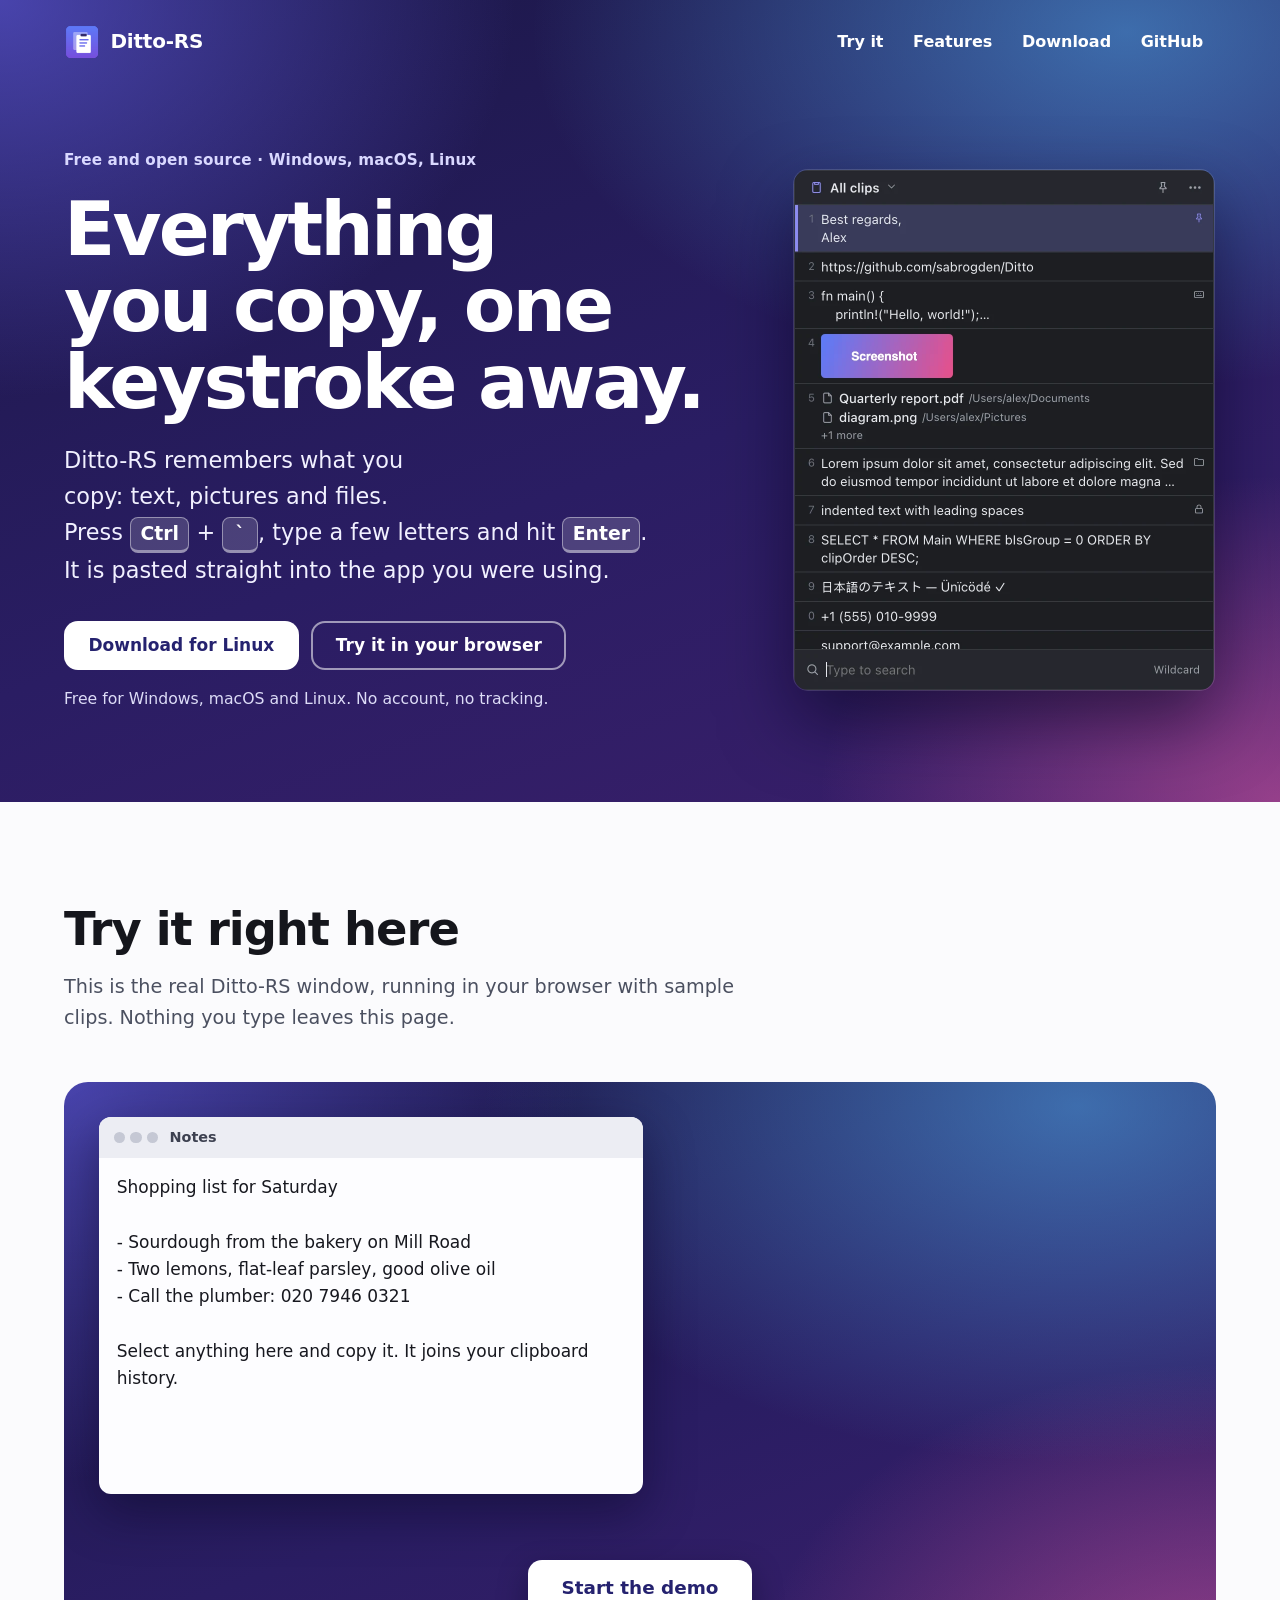
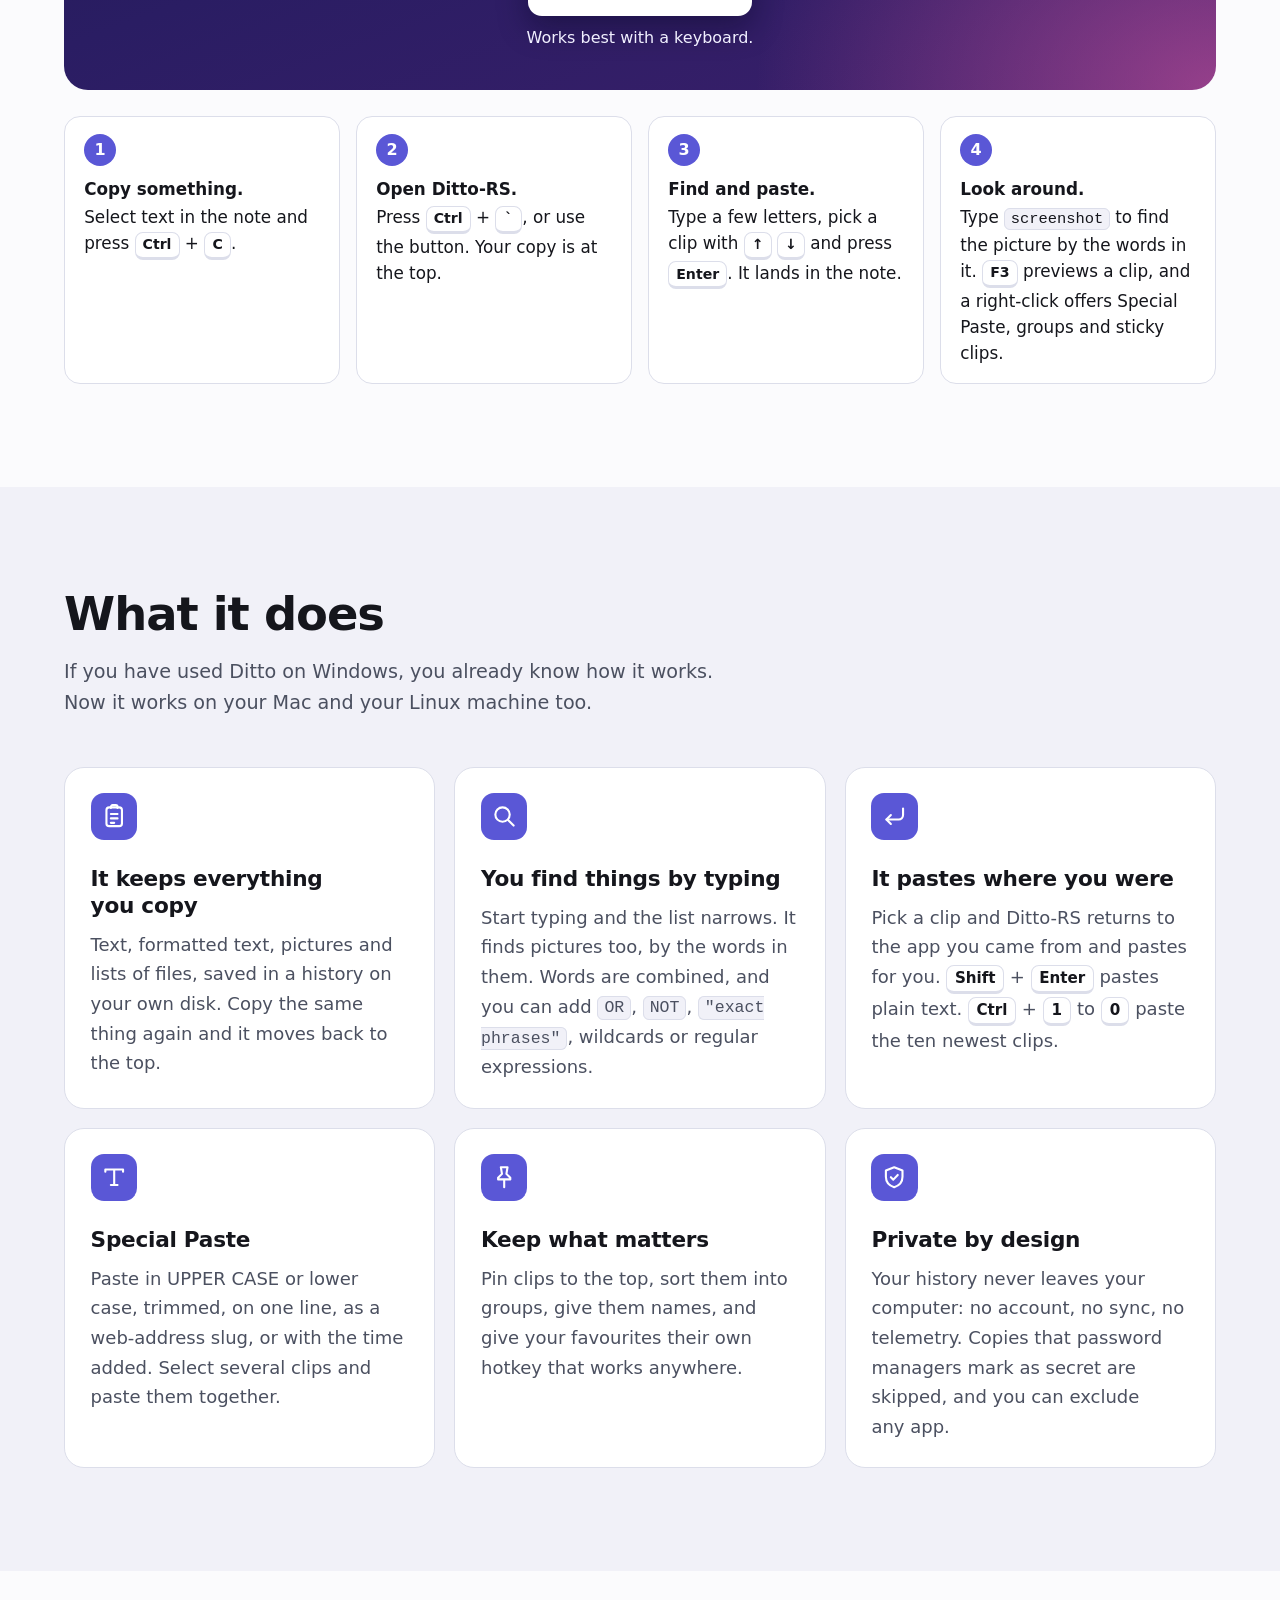
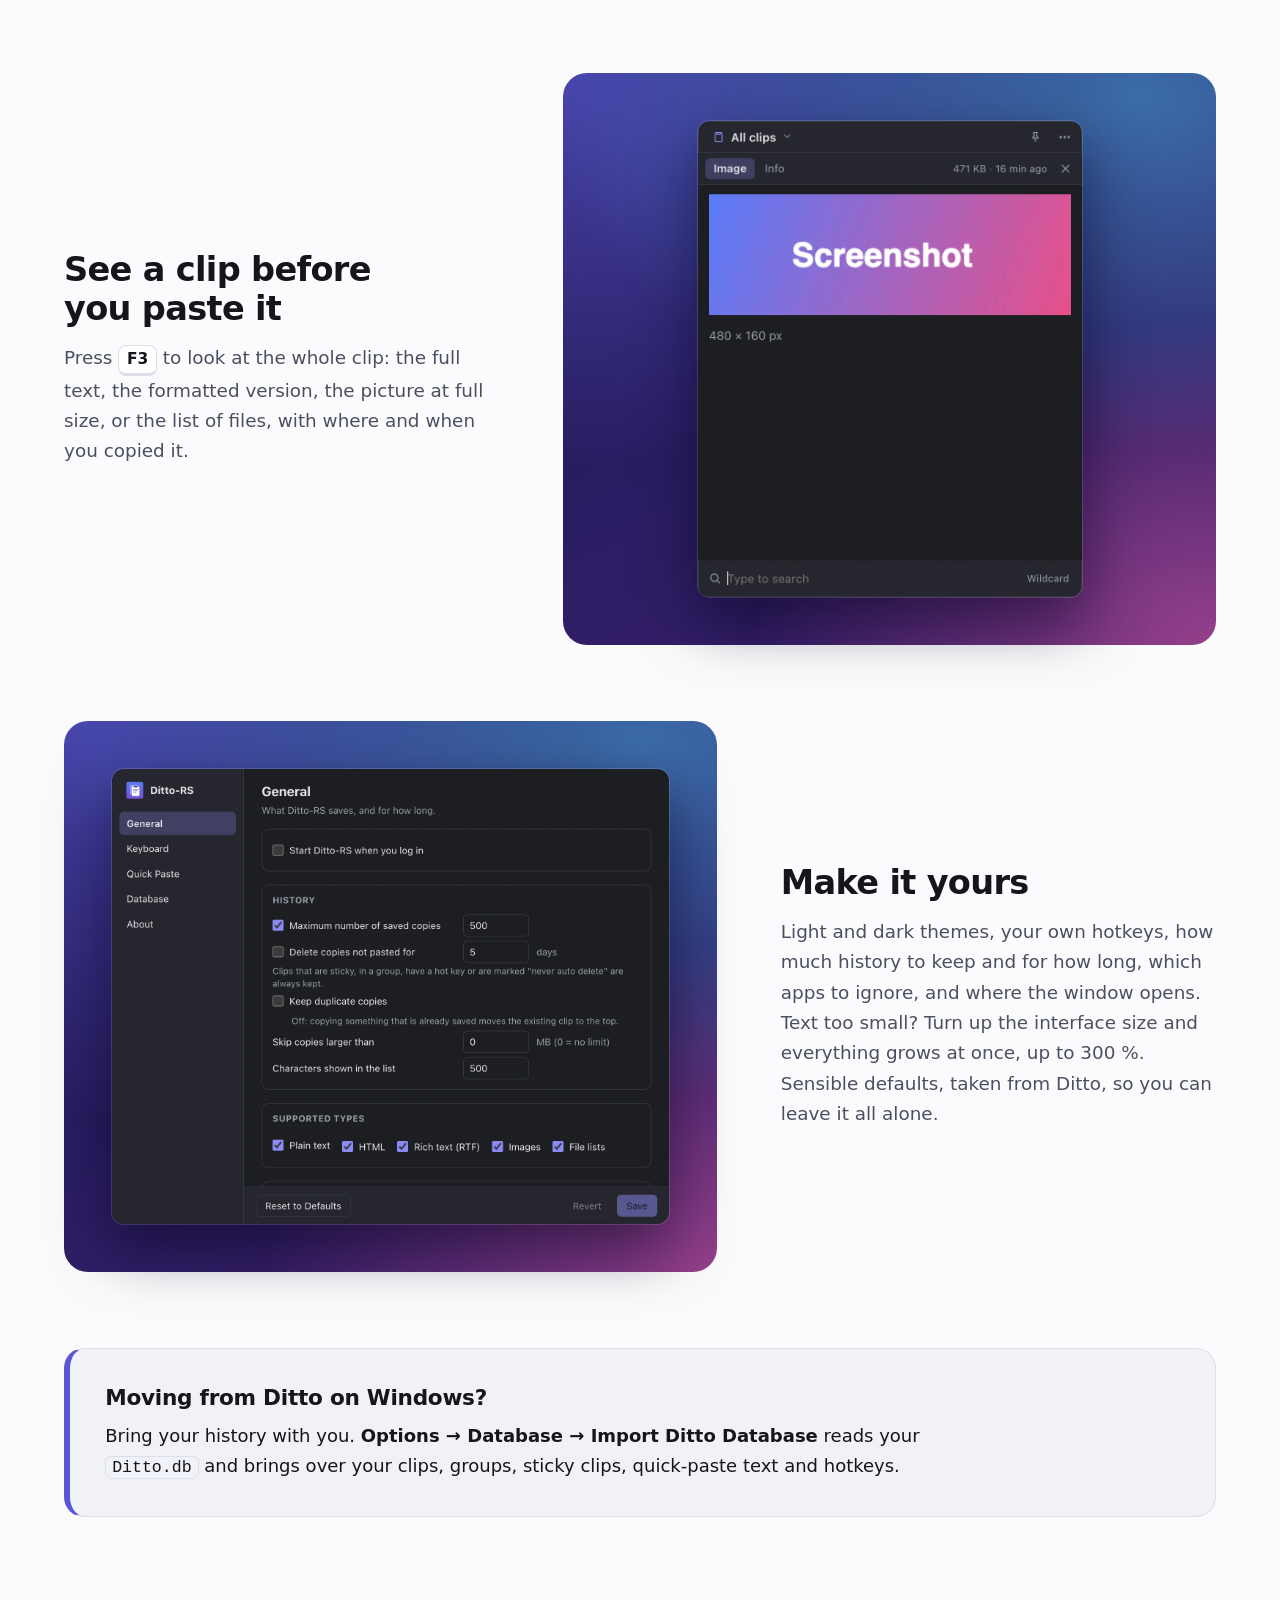
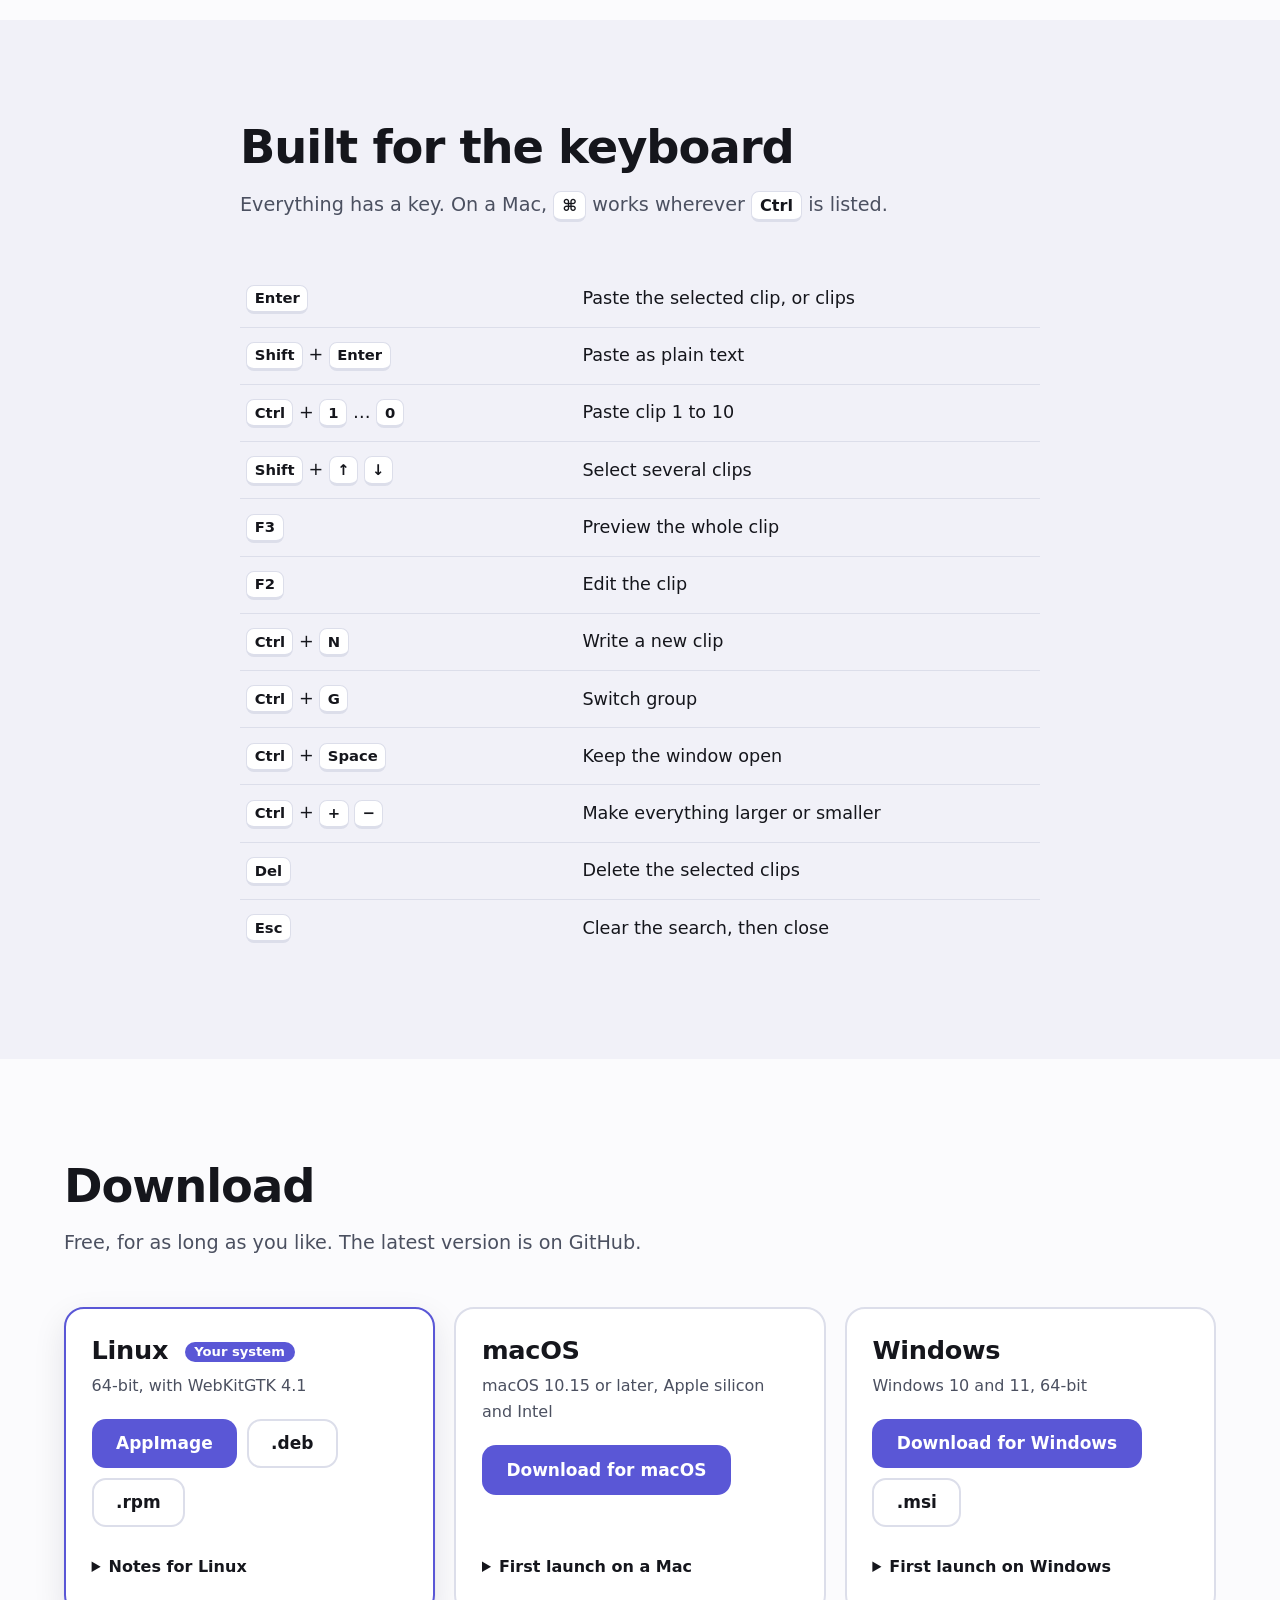
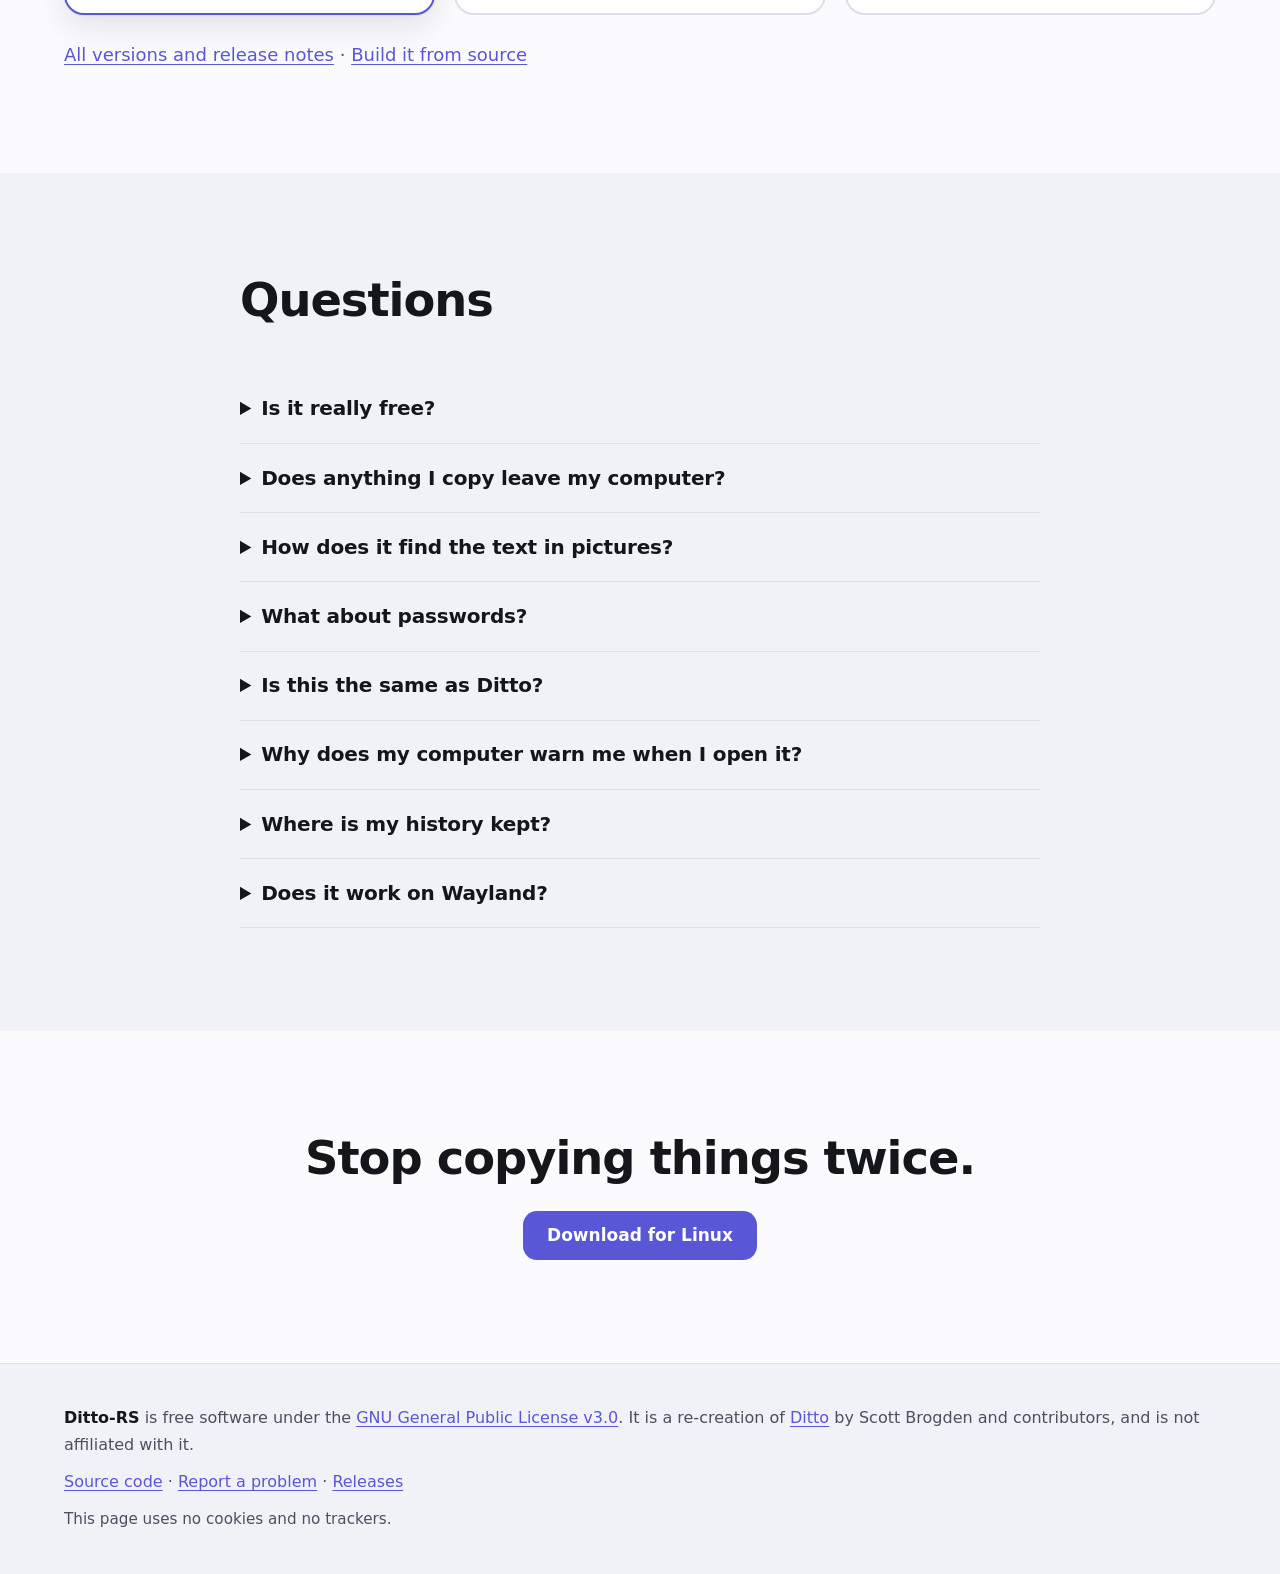
==== commit 25ba77d8: "Website: add image text search and the interface size setting from 0.2.0" ====
--- a/site/index.html
+++ b/site/index.html
@@ -115,7 +115,7 @@
           <li><strong>Open Ditto-RS.</strong> Press <kbd>Ctrl</kbd>&nbsp;+&nbsp;<kbd>`</kbd>, or use the button. Your copy is at the top.
             <button class="button small" id="demo-open" type="button" hidden>Open Ditto-RS</button></li>
           <li><strong>Find and paste.</strong> Type a few letters, pick a clip with <kbd>↑</kbd> <kbd>↓</kbd> and press <kbd>Enter</kbd>. It lands in the note.</li>
-          <li><strong>Look around.</strong> <kbd>F3</kbd> previews a clip. Right-click one for Special Paste, groups and sticky clips.</li>
+          <li><strong>Look around.</strong> Type <code>screenshot</code> to find the picture by the words in it. <kbd>F3</kbd> previews a clip, and a right-click offers Special Paste, groups and sticky clips.</li>
         </ol>
       </div>
     </section>
@@ -139,7 +139,7 @@
           <li>
             <svg class="icon" viewBox="0 0 24 24" aria-hidden="true"><circle cx="10.5" cy="10.5" r="6.5"/><path d="m15.5 15.5 5 5"/></svg>
             <h3>You find things by typing</h3>
-            <p>Start typing and the list narrows. Words are combined, and you can add <code>OR</code>, <code>NOT</code>, <code>"exact phrases"</code>, wildcards or regular expressions.</p>
+            <p>Start typing and the list narrows. It finds pictures too, by the words in them. Words are combined, and you can add <code>OR</code>, <code>NOT</code>, <code>"exact phrases"</code>, wildcards or regular expressions.</p>
           </li>
           <li>
             <svg class="icon" viewBox="0 0 24 24" aria-hidden="true"><path d="M20 5v6a4 4 0 0 1-4 4H5"/><path d="m9 11-4 4 4 4"/></svg>
@@ -182,7 +182,7 @@
       <div class="showcase flip">
         <div class="showcase-text">
           <h3>Make it yours</h3>
-          <p>Light and dark themes, your own hotkeys, how much history to keep and for how long, which apps to ignore, and where the window opens. Sensible defaults, taken from Ditto, so you can leave it all alone.</p>
+          <p>Light and dark themes, your own hotkeys, how much history to keep and for how long, which apps to ignore, and where the window opens. Text too small? Turn up the interface size and everything grows at once, up to 300&nbsp;%. Sensible defaults, taken from Ditto, so you can leave it all alone.</p>
         </div>
         <div class="stage wide">
           <img src="shots/options.webp" width="1520" height="1240" loading="lazy"
@@ -215,6 +215,7 @@
             <tr><th scope="row"><kbd>Ctrl</kbd> + <kbd>N</kbd></th><td>Write a new clip</td></tr>
             <tr><th scope="row"><kbd>Ctrl</kbd> + <kbd>G</kbd></th><td>Switch group</td></tr>
             <tr><th scope="row"><kbd>Ctrl</kbd> + <kbd>Space</kbd></th><td>Keep the window open</td></tr>
+            <tr><th scope="row"><kbd>Ctrl</kbd> + <kbd>+</kbd> <kbd>−</kbd></th><td>Make everything larger or smaller</td></tr>
             <tr><th scope="row"><kbd>Del</kbd></th><td>Delete the selected clips</td></tr>
             <tr><th scope="row"><kbd>Esc</kbd></th><td>Clear the search, then close</td></tr>
           </tbody>
@@ -262,7 +263,7 @@
           </p>
           <details>
             <summary>Notes for Linux</summary>
-            <p>On X11 everything works. Wayland does not let apps register global hotkeys, so bind <code>ditto-rs --show</code> to a shortcut in your desktop's keyboard settings.</p>
+            <p>On X11 everything works. Wayland does not let apps register global hotkeys, so bind <code>ditto-rs --show</code> to a shortcut in your desktop's keyboard settings. To search the text in pictures, install Tesseract, for example with <code>sudo apt install tesseract-ocr</code>.</p>
           </details>
         </article>
       </div>
@@ -282,6 +283,10 @@
           <details>
             <summary>Does anything I copy leave my computer?</summary>
             <p>No. Your history is a file on your own disk, and Ditto-RS has no account, no sync and no telemetry. The source code is public, so you do not have to take that on trust.</p>
+          </details>
+          <details>
+            <summary>How does it find the text in pictures?</summary>
+            <p>Ditto-RS reads the pictures you copy with the text recognition built into your system: Apple Vision on macOS, and Windows' own on Windows. On Linux it uses Tesseract, if you have installed it. The pictures never leave your computer, and you can switch this off in Options.</p>
           </details>
           <details>
             <summary>What about passwords?</summary>
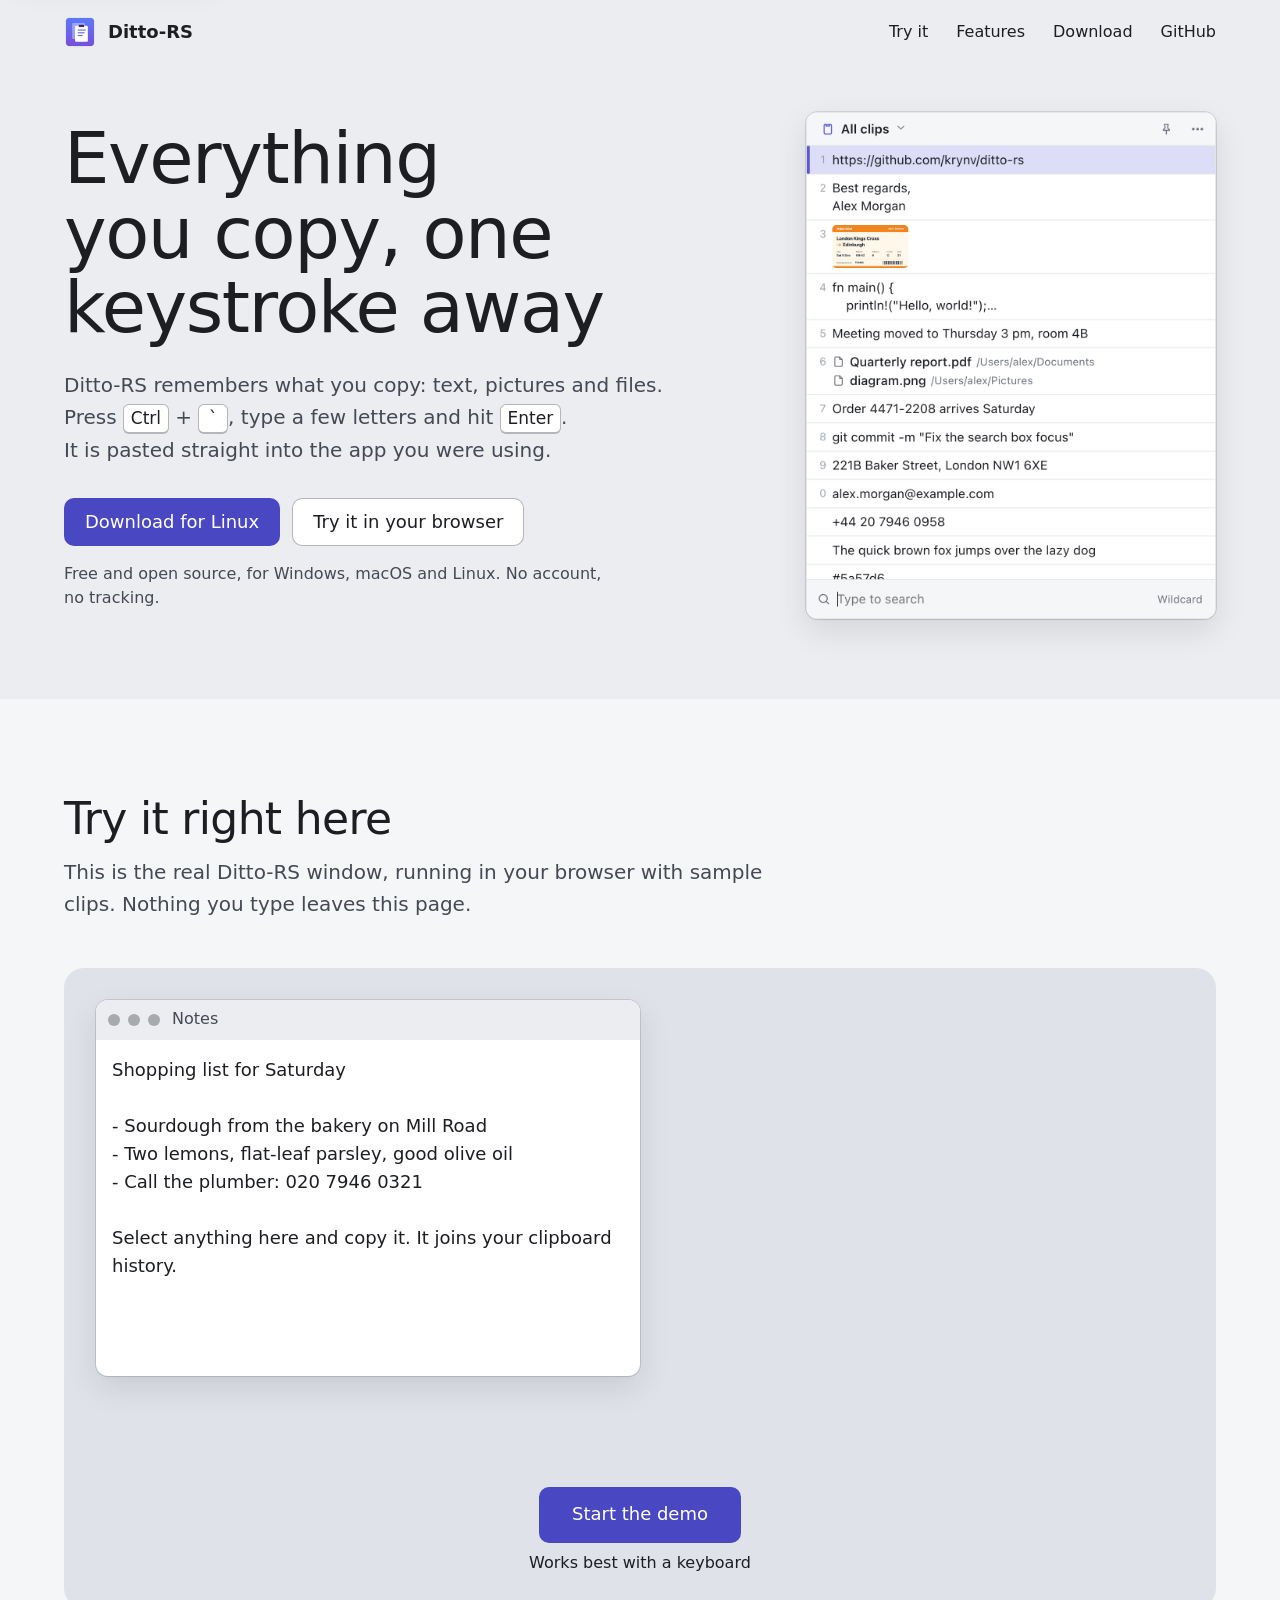
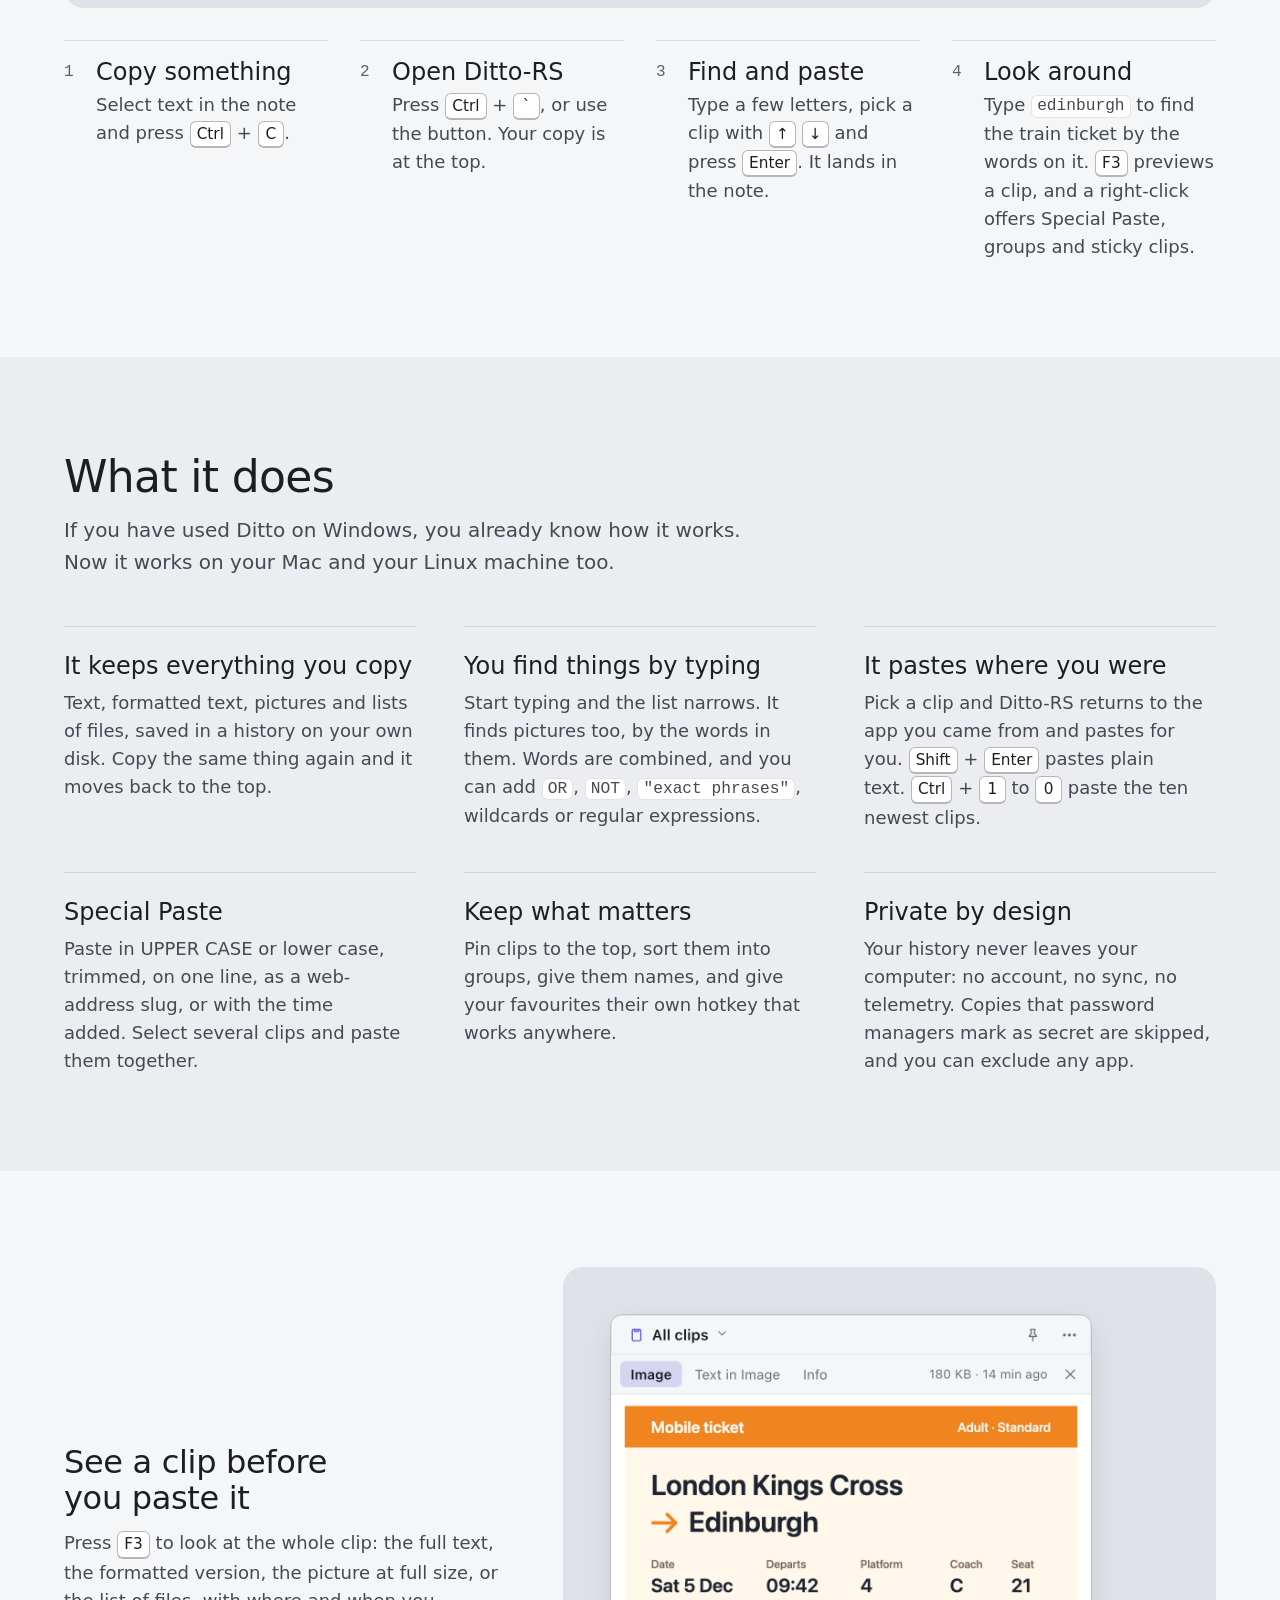
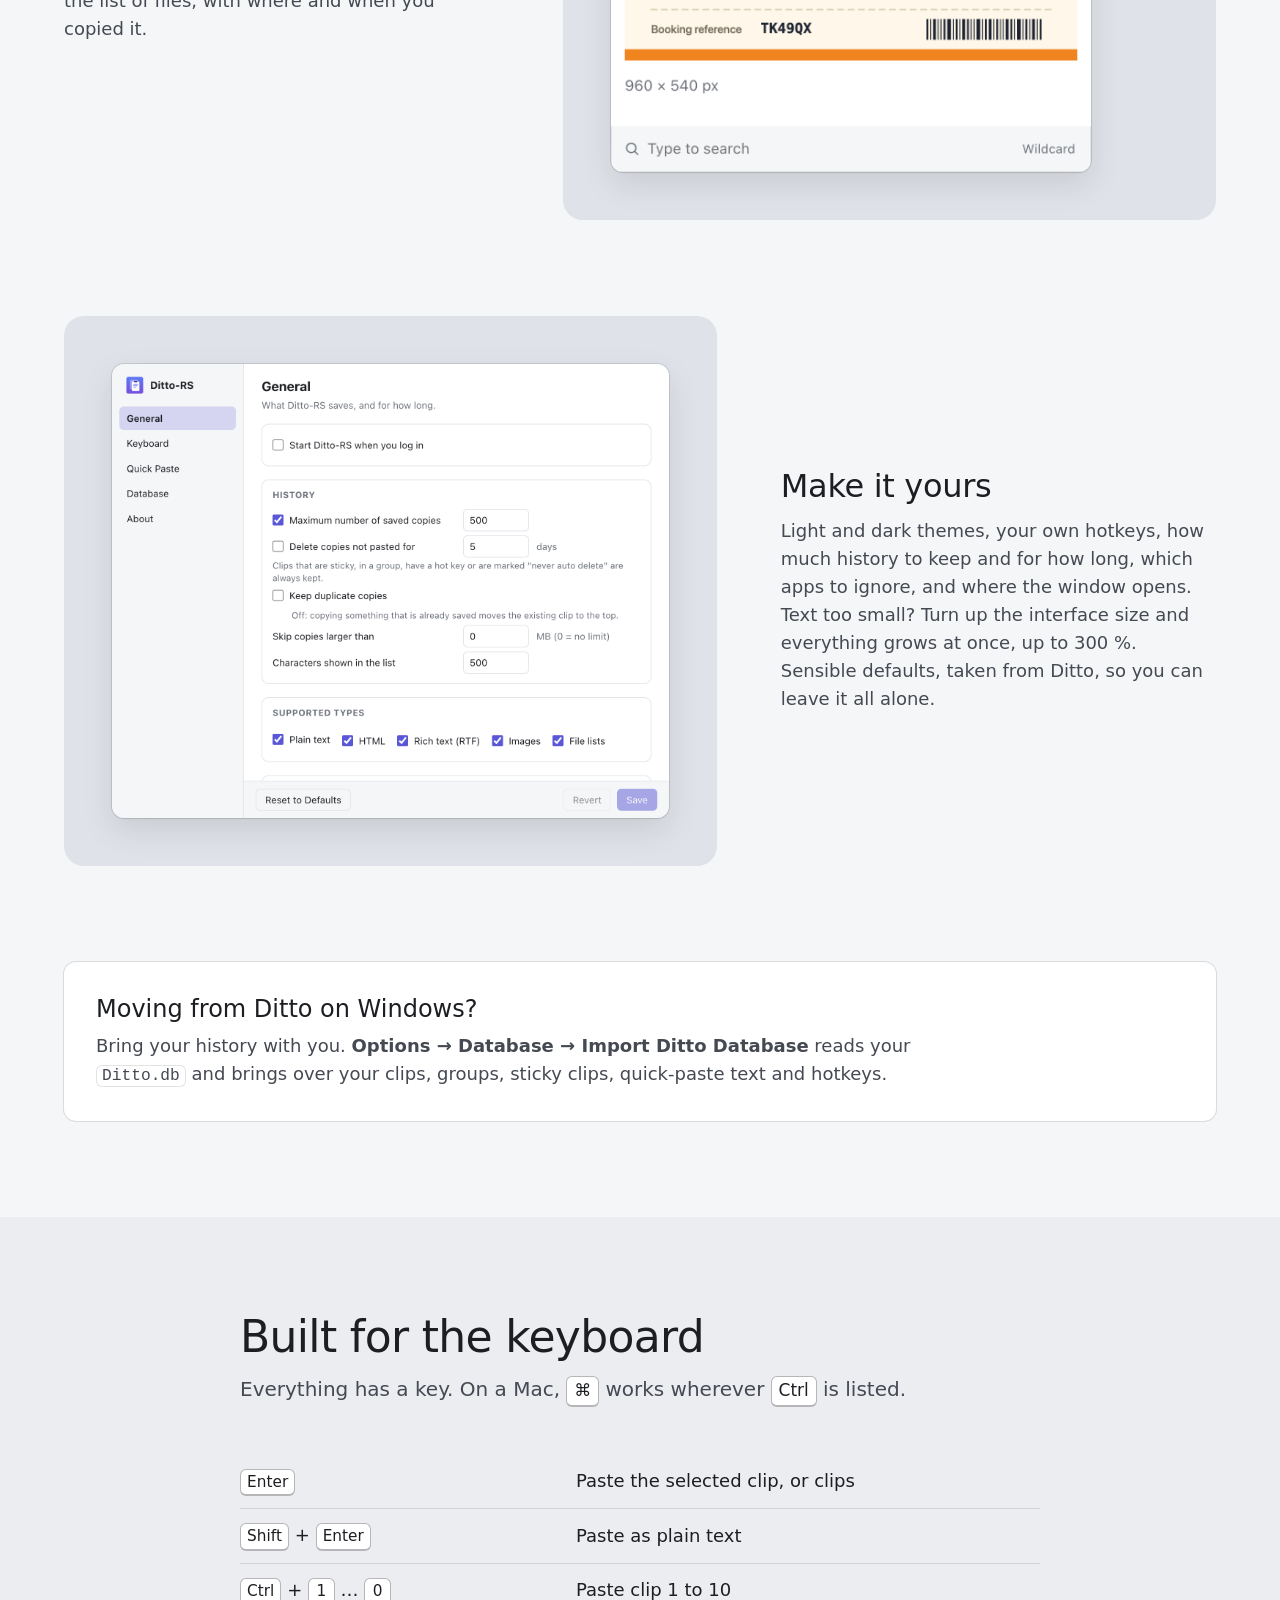
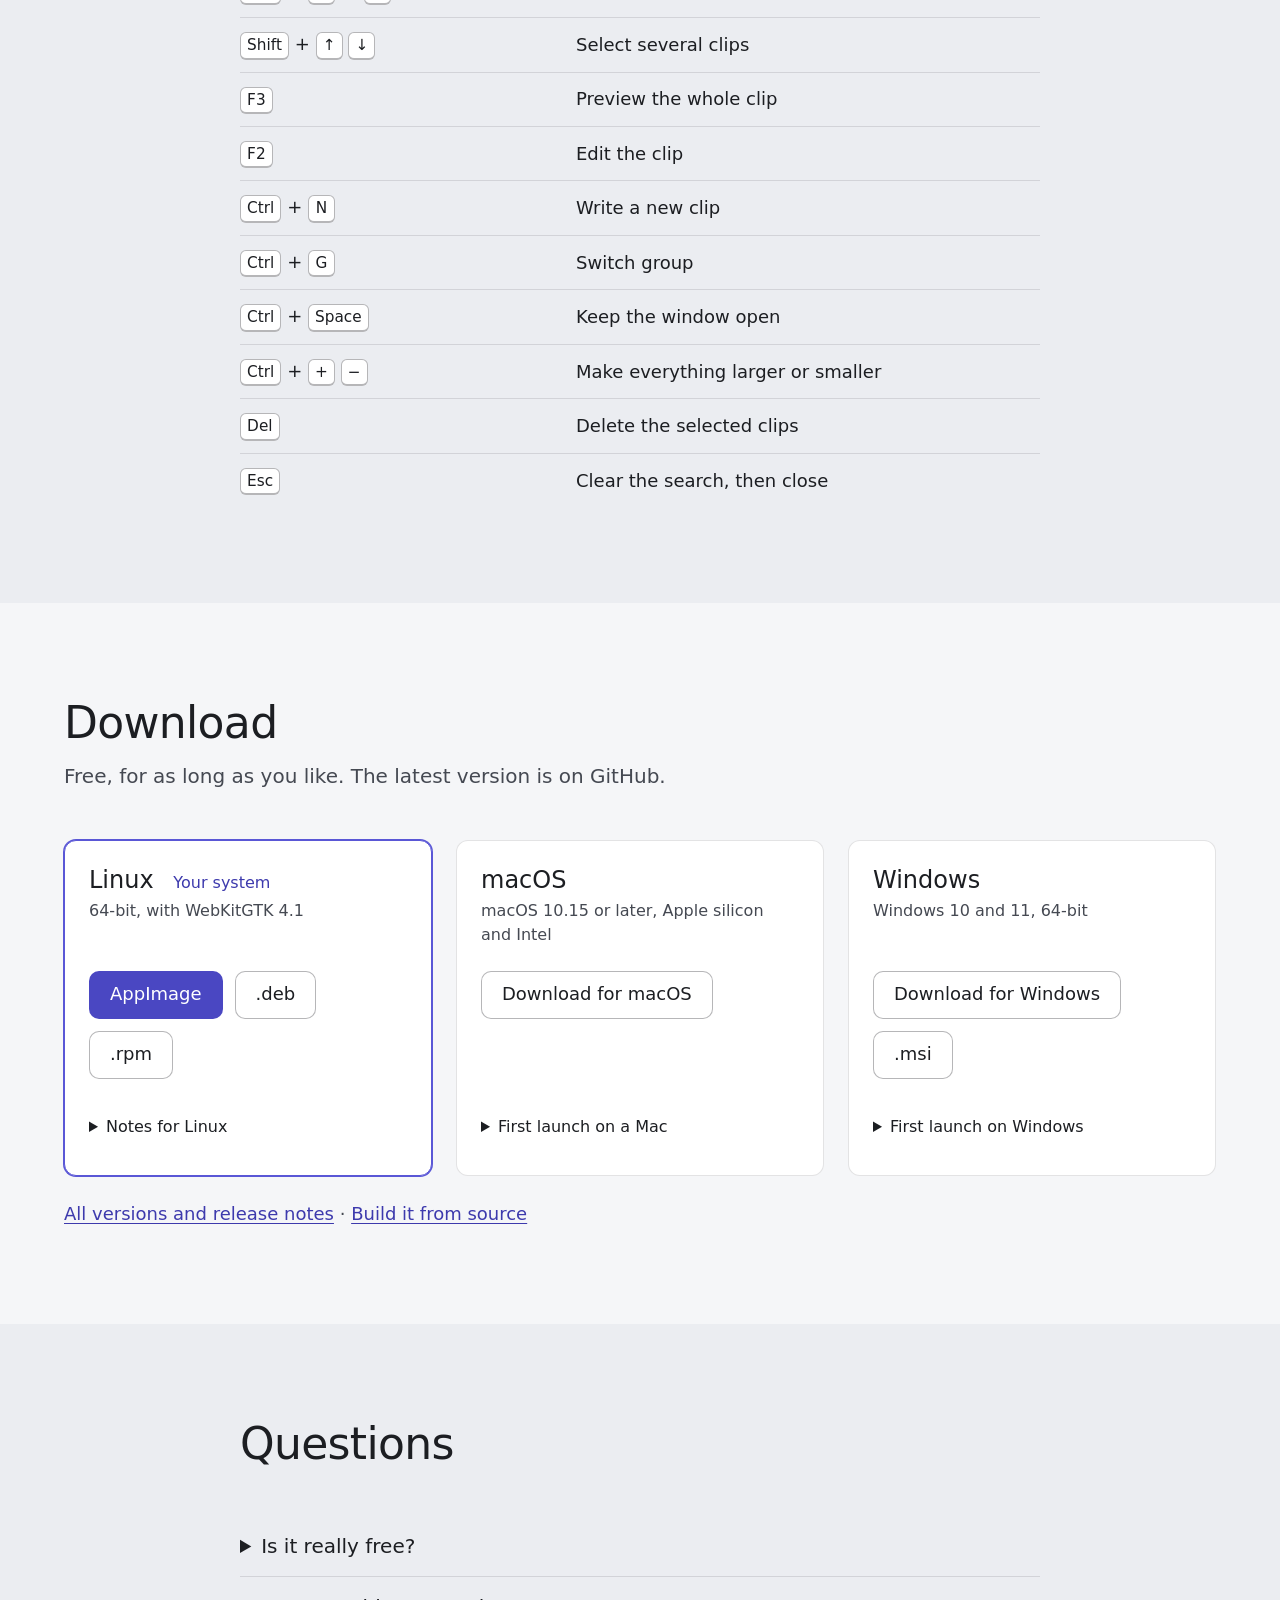
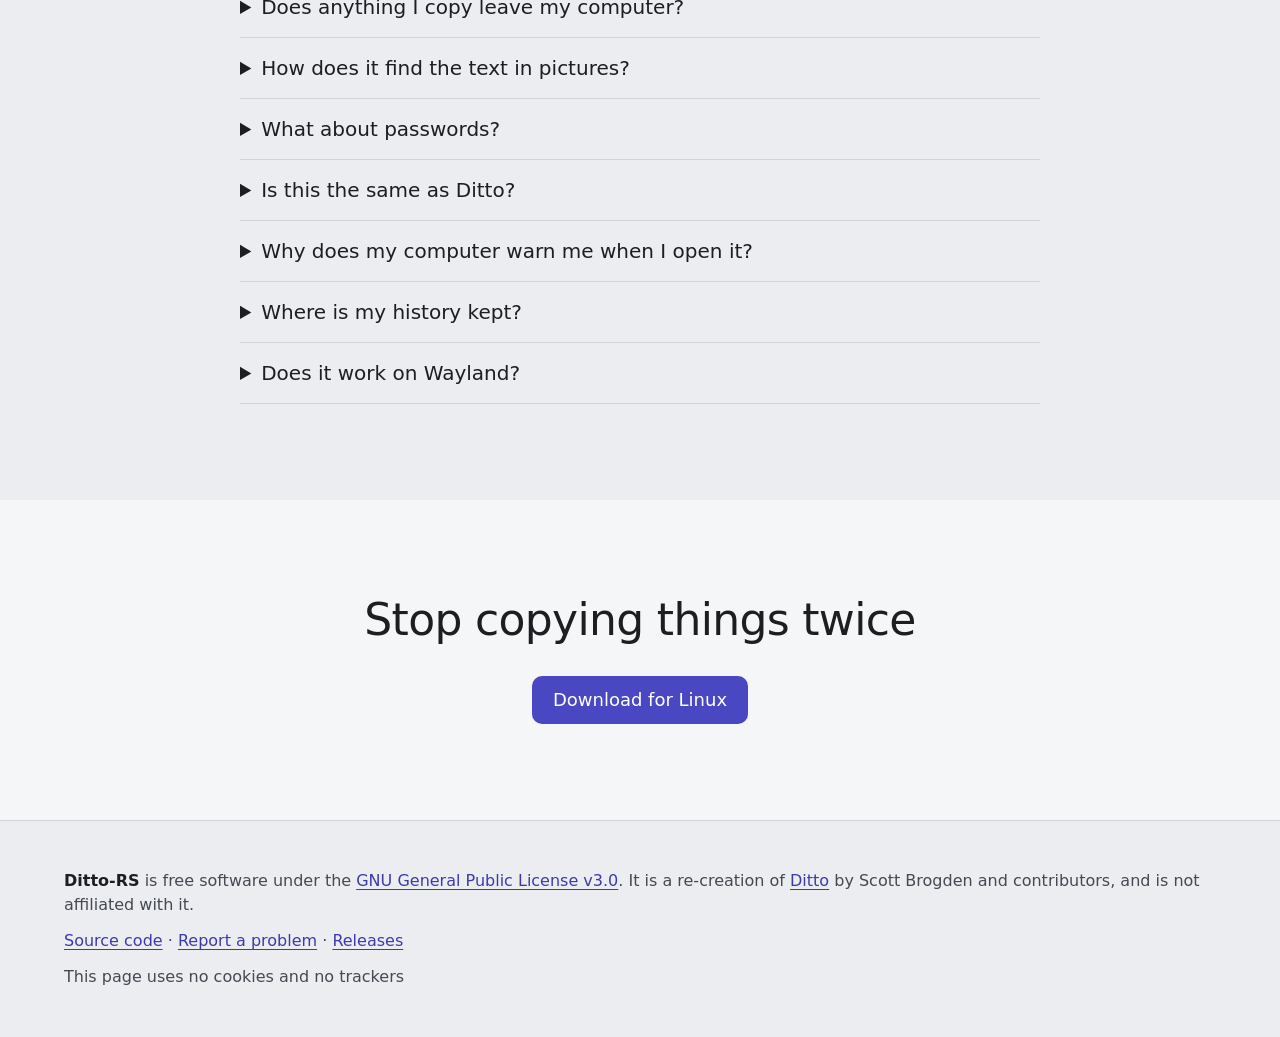
==== commit 81e053af: "Website: quiet surfaces, one accent and a 4px grid A redesign pass over the site, worked through wit" ====
--- a/site/index.html
+++ b/site/index.html
@@ -7,7 +7,8 @@
   <meta name="description" content="Ditto-RS keeps a searchable history of everything you copy: text, pictures and files. Press a hotkey, type a few letters, press Enter. Free, open source, and nothing leaves your computer.">
   <link rel="canonical" href="https://krynv.github.io/ditto-rs/">
   <meta name="color-scheme" content="light dark">
-  <meta name="theme-color" content="#17153a">
+  <meta name="theme-color" content="#ebedf1" media="(prefers-color-scheme: light)">
+  <meta name="theme-color" content="#191a1e" media="(prefers-color-scheme: dark)">
 
   <meta property="og:type" content="website">
   <meta property="og:site_name" content="Ditto-RS">
@@ -59,8 +60,7 @@
 
     <div class="hero-body wrap">
       <div class="hero-text">
-        <p class="eyebrow">Free and open source · Windows, macOS, Linux</p>
-        <h1>Everything you copy, one keystroke away.</h1>
+        <h1>Everything you copy, one keystroke away</h1>
         <p class="lead lines">
           <span>Ditto-RS remembers what you copy: text, pictures and files.</span>
           <span>Press <kbd>Ctrl</kbd>&nbsp;+&nbsp;<kbd>`</kbd>, type a few letters and hit <kbd>Enter</kbd>.</span>
@@ -68,13 +68,16 @@
         </p>
         <div class="cta">
           <a class="button primary" id="hero-download" href="https://github.com/krynv/ditto-rs/releases/latest">Download Ditto-RS</a>
-          <a class="button ghost" href="#try">Try it in your browser</a>
-        </div>
-        <p class="cta-note" id="hero-note">Free for Windows, macOS and Linux. No account, no tracking.</p>
+          <a class="button" href="#try">Try it in your browser</a>
+        </div>
+        <p class="cta-note" id="hero-note">Free and open source, for Windows, macOS and Linux. No account, no tracking.</p>
       </div>
       <div class="hero-shot">
-        <img src="shots/popup.webp" width="840" height="1040" fetchpriority="high"
-             alt="The Ditto-RS quick-paste window: a numbered list of recent clips, including a signature, a web address, a code snippet, a picture and two files, above a search box.">
+        <picture>
+          <source media="(prefers-color-scheme: dark)" srcset="shots/popup-dark.webp">
+          <img src="shots/popup-light.webp" width="1050" height="1300" fetchpriority="high"
+               alt="The Ditto-RS quick-paste window: a numbered list of recent clips, including a web address, a signature, a picture of a train ticket, a code snippet and two files, above a search box.">
+        </picture>
       </div>
     </div>
   </div>
@@ -105,17 +108,29 @@
 
           <div class="demo-start" id="demo-start-panel">
             <button class="button primary" id="demo-start" type="button">Start the demo</button>
-            <p>Works best with a keyboard.</p>
+            <p>Works best with a keyboard</p>
           </div>
           <p class="demo-toast" id="demo-toast" role="status" aria-live="polite"></p>
         </div>
 
         <ol class="demo-steps">
-          <li><strong>Copy something.</strong> Select text in the note and press <kbd class="mod-key">Ctrl</kbd>&nbsp;+&nbsp;<kbd>C</kbd>.</li>
-          <li><strong>Open Ditto-RS.</strong> Press <kbd>Ctrl</kbd>&nbsp;+&nbsp;<kbd>`</kbd>, or use the button. Your copy is at the top.
-            <button class="button small" id="demo-open" type="button" hidden>Open Ditto-RS</button></li>
-          <li><strong>Find and paste.</strong> Type a few letters, pick a clip with <kbd>↑</kbd> <kbd>↓</kbd> and press <kbd>Enter</kbd>. It lands in the note.</li>
-          <li><strong>Look around.</strong> Type <code>screenshot</code> to find the picture by the words in it. <kbd>F3</kbd> previews a clip, and a right-click offers Special Paste, groups and sticky clips.</li>
+          <li>
+            <h3>Copy something</h3>
+            <p>Select text in the note and press <kbd class="mod-key">Ctrl</kbd>&nbsp;+&nbsp;<kbd>C</kbd>.</p>
+          </li>
+          <li>
+            <h3>Open Ditto-RS</h3>
+            <p>Press <kbd>Ctrl</kbd>&nbsp;+&nbsp;<kbd>`</kbd>, or use the button. Your copy is at the top.</p>
+            <button class="button small" id="demo-open" type="button" hidden>Open Ditto-RS</button>
+          </li>
+          <li>
+            <h3>Find and paste</h3>
+            <p>Type a few letters, pick a clip with <kbd>↑</kbd> <kbd>↓</kbd> and press <kbd>Enter</kbd>. It lands in the note.</p>
+          </li>
+          <li>
+            <h3>Look around</h3>
+            <p>Type <code>edinburgh</code> to find the train ticket by the words on it. <kbd>F3</kbd> previews a clip, and a right-click offers Special Paste, groups and sticky clips.</p>
+          </li>
         </ol>
       </div>
     </section>
@@ -132,32 +147,26 @@
 
         <ul class="features">
           <li>
-            <svg class="icon" viewBox="0 0 24 24" aria-hidden="true"><rect x="5" y="4" width="14" height="17" rx="2.5"/><path d="M9 4.5V3.6c0-.9.7-1.6 1.6-1.6h2.8c.9 0 1.6.7 1.6 1.6v.9M9 10h6M9 14h6M9 18h3"/></svg>
             <h3>It keeps everything you copy</h3>
             <p>Text, formatted text, pictures and lists of files, saved in a history on your own disk. Copy the same thing again and it moves back to the top.</p>
           </li>
           <li>
-            <svg class="icon" viewBox="0 0 24 24" aria-hidden="true"><circle cx="10.5" cy="10.5" r="6.5"/><path d="m15.5 15.5 5 5"/></svg>
             <h3>You find things by typing</h3>
             <p>Start typing and the list narrows. It finds pictures too, by the words in them. Words are combined, and you can add <code>OR</code>, <code>NOT</code>, <code>"exact phrases"</code>, wildcards or regular expressions.</p>
           </li>
           <li>
-            <svg class="icon" viewBox="0 0 24 24" aria-hidden="true"><path d="M20 5v6a4 4 0 0 1-4 4H5"/><path d="m9 11-4 4 4 4"/></svg>
             <h3>It pastes where you were</h3>
             <p>Pick a clip and Ditto-RS returns to the app you came from and pastes for you. <kbd>Shift</kbd>&nbsp;+&nbsp;<kbd>Enter</kbd> pastes plain text. <kbd>Ctrl</kbd>&nbsp;+&nbsp;<kbd>1</kbd> to <kbd>0</kbd> paste the ten newest clips.</p>
           </li>
           <li>
-            <svg class="icon" viewBox="0 0 24 24" aria-hidden="true"><path d="M4 7V5h16v2M12 5v14M9 19h6"/></svg>
             <h3>Special Paste</h3>
             <p>Paste in UPPER CASE or lower case, trimmed, on one line, as a web-address slug, or with the time added. Select several clips and paste them together.</p>
           </li>
           <li>
-            <svg class="icon" viewBox="0 0 24 24" aria-hidden="true"><path d="M9 3h6l-1 6 3.5 3.5V14H6.5v-1.5L10 9 9 3ZM12 14v7"/></svg>
             <h3>Keep what matters</h3>
             <p>Pin clips to the top, sort them into groups, give them names, and give your favourites their own hotkey that works anywhere.</p>
           </li>
           <li>
-            <svg class="icon" viewBox="0 0 24 24" aria-hidden="true"><path d="M12 3 4.5 6v5.5c0 4.4 3 8 7.5 9.5 4.5-1.500 7.5-5.100 7.5-9.500V6L12 3Z"/><path d="m9 12 2.200 2.200L15.200 10"/></svg>
             <h3>Private by design</h3>
             <p>Your history never leaves your computer: no account, no sync, no telemetry. Copies that password managers mark as secret are skipped, and you can exclude any app.</p>
           </li>
@@ -174,8 +183,11 @@
           <p>Press <kbd>F3</kbd> to look at the whole clip: the full text, the formatted version, the picture at full size, or the list of files, with where and when you copied it.</p>
         </div>
         <div class="stage">
-          <img src="shots/preview.webp" width="840" height="1040" loading="lazy"
-               alt="The preview panel showing a copied picture at full size, with tabs for Image and Info.">
+          <picture>
+            <source media="(prefers-color-scheme: dark)" srcset="shots/preview-dark.webp">
+            <img src="shots/preview-light.webp" width="1050" height="1000" loading="lazy"
+                 alt="The preview panel showing a copied picture of a train ticket at full size, with tabs for Image and Info.">
+          </picture>
         </div>
       </div>
 
@@ -185,8 +197,11 @@
           <p>Light and dark themes, your own hotkeys, how much history to keep and for how long, which apps to ignore, and where the window opens. Text too small? Turn up the interface size and everything grows at once, up to 300&nbsp;%. Sensible defaults, taken from Ditto, so you can leave it all alone.</p>
         </div>
         <div class="stage wide">
-          <img src="shots/options.webp" width="1520" height="1240" loading="lazy"
-               alt="The Options window on its General page, with settings for start-up, history size, supported types and applications.">
+          <picture>
+            <source media="(prefers-color-scheme: dark)" srcset="shots/options-dark.webp">
+            <img src="shots/options-light.webp" width="1520" height="1240" loading="lazy"
+                 alt="The Options window on its General page, with settings for start-up, history size, supported types and applications.">
+          </picture>
         </div>
       </div>
 
@@ -233,7 +248,7 @@
         <article class="os" data-os="macos">
           <h3>macOS</h3>
           <p class="req">macOS 10.15 or later, Apple silicon and Intel</p>
-          <p class="os-buttons"><a class="button primary" data-asset="dmg" href="https://github.com/krynv/ditto-rs/releases/latest">Download for macOS</a></p>
+          <p class="os-buttons"><a class="button" data-main data-asset="dmg" href="https://github.com/krynv/ditto-rs/releases/latest">Download for macOS</a></p>
           <details>
             <summary>First launch on a Mac</summary>
             <p>The app is not notarized by Apple yet, so macOS will say it cannot check it. Try to open it once, then go to <strong>System Settings → Privacy &amp; Security</strong> and choose <strong>Open Anyway</strong>. When asked, allow <strong>Accessibility</strong> access so Ditto-RS can paste for you.</p>
@@ -244,8 +259,8 @@
           <h3>Windows</h3>
           <p class="req">Windows 10 and 11, 64-bit</p>
           <p class="os-buttons">
-            <a class="button primary" data-asset="exe" href="https://github.com/krynv/ditto-rs/releases/latest">Download for Windows</a>
-            <a class="button quiet" data-asset="msi" href="https://github.com/krynv/ditto-rs/releases/latest">.msi</a>
+            <a class="button" data-main data-asset="exe" href="https://github.com/krynv/ditto-rs/releases/latest">Download for Windows</a>
+            <a class="button" data-asset="msi" href="https://github.com/krynv/ditto-rs/releases/latest">.msi</a>
           </p>
           <details>
             <summary>First launch on Windows</summary>
@@ -257,9 +272,9 @@
           <h3>Linux</h3>
           <p class="req">64-bit, with WebKitGTK 4.1</p>
           <p class="os-buttons">
-            <a class="button primary" data-asset="appimage" href="https://github.com/krynv/ditto-rs/releases/latest">AppImage</a>
-            <a class="button quiet" data-asset="deb" href="https://github.com/krynv/ditto-rs/releases/latest">.deb</a>
-            <a class="button quiet" data-asset="rpm" href="https://github.com/krynv/ditto-rs/releases/latest">.rpm</a>
+            <a class="button" data-main data-asset="appimage" href="https://github.com/krynv/ditto-rs/releases/latest">AppImage</a>
+            <a class="button" data-asset="deb" href="https://github.com/krynv/ditto-rs/releases/latest">.deb</a>
+            <a class="button" data-asset="rpm" href="https://github.com/krynv/ditto-rs/releases/latest">.rpm</a>
           </p>
           <details>
             <summary>Notes for Linux</summary>
@@ -313,7 +328,7 @@
     </section>
 
     <section class="section wrap final" aria-labelledby="final-title">
-      <h2 id="final-title">Stop copying things twice.</h2>
+      <h2 id="final-title">Stop copying things twice</h2>
       <p><a class="button primary" id="final-download" href="https://github.com/krynv/ditto-rs/releases/latest">Download Ditto-RS</a></p>
     </section>
   </main>
@@ -322,7 +337,7 @@
     <div class="wrap">
       <p><strong>Ditto-RS</strong> is free software under the <a href="https://github.com/krynv/ditto-rs/blob/main/LICENSE">GNU General Public License v3.0</a>. It is a re-creation of <a href="https://github.com/sabrogden/Ditto">Ditto</a> by Scott Brogden and contributors, and is not affiliated with it.</p>
       <p><a href="https://github.com/krynv/ditto-rs">Source code</a> · <a href="https://github.com/krynv/ditto-rs/issues">Report a problem</a> · <a href="https://github.com/krynv/ditto-rs/releases">Releases</a></p>
-      <p class="quiet-note">This page uses no cookies and no trackers.</p>
+      <p>This page uses no cookies and no trackers</p>
     </div>
   </footer>
 
--- a/site/style.css
+++ b/site/style.css
@@ -1,45 +1,64 @@
 /* Ditto-RS website. No frameworks, no web fonts, no trackers.
-   Sizes are in rem so the page follows the reader's own text size and zoom. */
+   Sizes are in rem so the page follows the reader's own text size and zoom. Spacing moves in
+   steps of 0.25rem, which is 4px at the usual text size. */
 
 :root {
-  --bg: #fbfbfd;
-  --tint: #f1f1f8;
+  /* One neutral ramp, taken from the app's own greys, so the page and the product sit on the
+     same surfaces. The accent is the app's selection colour, kept for the main action. */
+  --page: #f5f6f8;
+  --band: #ebedf1;
   --card: #ffffff;
-  --text: #15161c;
-  --muted: #4b5060;
-  --border: #dcdeea;
+  --hover: #e4e7ec;
+  --desk: #dfe2e8;
+  --text: #1c1e22;
+  --text-2: #454952;
+  --text-3: #5b606a;
+  --line: rgba(28, 30, 34, 0.12);
+  --edge: rgba(28, 30, 34, 0.32);
   --accent: #5a57d6;
-  --accent-hover: #4744bd;
-  --accent-text: #ffffff;
-  --focus: #1d39c4;
-  --key-bg: #ffffff;
-  --shadow: 0 1px 2px rgba(20, 22, 40, 0.06), 0 12px 32px rgba(20, 22, 40, 0.1);
-  /* The hero and the demo sit on the app's wallpaper in both themes. */
-  --night: #17153a;
-  --wallpaper:
-    radial-gradient(60rem 36rem at 88% 4%, rgba(86, 190, 255, 0.5), transparent 62%),
-    radial-gradient(48rem 34rem at 100% 100%, rgba(240, 96, 170, 0.5), transparent 60%),
-    radial-gradient(52rem 40rem at 0% 0%, rgba(110, 104, 255, 0.55), transparent 62%),
-    linear-gradient(160deg, #1b1848, #2a1d63 55%, #3b1f6b);
-  --font: system-ui, -apple-system, "Segoe UI Variable Text", "Segoe UI", Roboto, "Noto Sans", Ubuntu, sans-serif;
+  --accent-ink: #3d3aad;
+  --on-accent: #ffffff;
+  --action: #4a47c2;
+  --action-hover: #3d3aad;
+  --on-action: #ffffff;
+  --focus: #3d3aad;
+  --lift: 0 0 0 1px var(--line), 0 1px 2px rgba(0, 0, 0, 0.05), 0 12px 32px rgba(0, 0, 0, 0.1);
+
+  --font: -apple-system, BlinkMacSystemFont, "Segoe UI Variable Text", "Segoe UI", system-ui, Roboto, "Noto Sans", Ubuntu, Cantarell, sans-serif;
+  --display: -apple-system, BlinkMacSystemFont, "Segoe UI Variable Display", "Segoe UI", system-ui, Roboto, "Noto Sans", Ubuntu, Cantarell, sans-serif;
   --mono: ui-monospace, "SF Mono", "Cascadia Code", Consolas, "Liberation Mono", Menlo, monospace;
+
+  /* Corners: keys, controls, cards and windows, panels. */
+  --r-key: 6px;
+  --r-control: 10px;
+  --r-card: 12px;
+  --r-panel: 20px;
+
+  --quick: 150ms cubic-bezier(0.22, 1, 0.36, 1);
   color-scheme: light dark;
 }
 
 @media (prefers-color-scheme: dark) {
   :root {
-    --bg: #0f1016;
-    --tint: #161821;
-    --card: #1b1d28;
-    --text: #eef0f6;
-    --muted: #b3b8c6;
-    --border: #2d3040;
-    --accent: #9d9bff;
-    --accent-hover: #b6b4ff;
-    --accent-text: #13131c;
-    --focus: #c9c8ff;
-    --key-bg: #232634;
-    --shadow: 0 1px 2px rgba(0, 0, 0, 0.4), 0 14px 36px rgba(0, 0, 0, 0.45);
+    --page: #131417;
+    --band: #191a1e;
+    --card: #1d1e23;
+    --hover: #282a31;
+    --desk: #0b0c0e;
+    --text: #e7e8ec;
+    --text-2: #bcbfc7;
+    --text-3: #9da2ac;
+    --line: rgba(231, 232, 236, 0.12);
+    --edge: rgba(231, 232, 236, 0.34);
+    --accent: #8c8af7;
+    --accent-ink: #aaa8ff;
+    --on-accent: #131417;
+    /* On dark surfaces the main action is off-white; the accent stays for links and selection. */
+    --action: #e7e8ec;
+    --action-hover: #ffffff;
+    --on-action: #131417;
+    --focus: #aaa8ff;
+    --lift: 0 0 0 1px var(--line), 0 16px 40px rgba(0, 0, 0, 0.45);
   }
 }
 
@@ -52,44 +71,49 @@
 
 body {
   margin: 0;
-  background: var(--bg);
+  background: var(--page);
   color: var(--text);
-  font: 1.125rem/1.65 var(--font);
+  font: 400 1.125rem/1.5556 var(--font);
   -webkit-font-smoothing: antialiased;
 }
 
 img { max-width: 100%; height: auto; display: block; }
 
-a { color: var(--accent); text-underline-offset: 0.18em; text-decoration-thickness: 0.08em; }
-a:hover { color: var(--accent-hover); }
+a { color: var(--accent-ink); text-underline-offset: 0.18em; text-decoration-thickness: 0.08em; }
+a:hover { color: var(--text); }
 
 /* One visible focus style everywhere. */
-:focus-visible { outline: 3px solid var(--focus); outline-offset: 3px; border-radius: 6px; }
-
-h1, h2, h3 { line-height: 1.12; letter-spacing: -0.022em; text-wrap: balance; margin: 0; }
-h2 { font-size: clamp(2rem, 1.4rem + 2.2vw, 2.9rem); font-weight: 780; }
-h3 { font-size: 1.35rem; font-weight: 700; letter-spacing: -0.012em; line-height: 1.25; }
+:focus-visible { outline: 3px solid var(--focus); outline-offset: 2px; border-radius: var(--r-key); }
+
+/* Type: three weights. Size and colour carry the hierarchy. */
+h1, h2, h3 { margin: 0; font-family: var(--display); font-weight: 500; text-wrap: balance; }
+h1 { font-size: 2.75rem; line-height: 1.08; letter-spacing: -0.015em; }
+h2 { font-size: 2rem; line-height: 1.15; letter-spacing: -0.01em; }
+h3 { font-size: 1.5rem; line-height: 1.25; }
 p { margin: 0; text-wrap: pretty; }
+strong { font-weight: 600; }
 /* A paragraph set one sentence per line. Its lines are short, so it is not held to a
    measure: with a minimum font size or text-only zoom a sentence would otherwise wrap while
    there is room. Where a sentence cannot fit, it wraps on its own, into even lines. */
 p.lines { max-width: none; }
 .lines > span { display: block; text-wrap: balance; }
 
-code { font-family: var(--mono); font-size: 0.92em; background: var(--tint); border: 1px solid var(--border); border-radius: 6px; padding: 0.08em 0.36em; overflow-wrap: anywhere; }
-
+code { font-family: var(--mono); font-size: max(0.9em, 0.9375rem); padding: 0.125em 0.375em; border-radius: var(--r-key); background: var(--card); box-shadow: inset 0 0 0 1px var(--line); overflow-wrap: anywhere; }
+
+/* The key cap: wherever the page names a key, and nowhere else. */
 kbd {
   display: inline-block;
-  min-width: 1.9em;
-  padding: 0.1em 0.5em;
-  font: 600 0.84em/1.5 var(--font);
+  min-width: 1.75em;
+  padding: 0 0.4em;
+  font: 500 0.85em/1.6 var(--font);
+  font-size: max(0.85em, 0.9375rem);
   text-align: center;
   white-space: nowrap;
   color: var(--text);
-  background: var(--key-bg);
-  border: 1px solid var(--border);
-  border-bottom-width: 3px;
-  border-radius: 8px;
+  background: var(--card);
+  border: 1px solid var(--edge);
+  border-bottom-width: 2px;
+  border-radius: var(--r-key);
 }
 
 .wrap { width: min(100% - 2.5rem, 72rem); margin-inline: auto; }
@@ -97,7 +121,7 @@
 
 .visually-hidden { position: absolute; width: 1px; height: 1px; margin: -1px; padding: 0; overflow: hidden; clip-path: inset(50%); white-space: nowrap; border: 0; }
 
-.skip { position: absolute; left: 1rem; top: -4rem; z-index: 100; padding: 0.7rem 1rem; background: var(--card); color: var(--text); border-radius: 10px; font-weight: 650; }
+.skip { position: absolute; left: 1rem; top: -5rem; z-index: 100; padding: 0.75rem 1rem; background: var(--card); color: var(--text); border-radius: var(--r-control); box-shadow: var(--lift); font-weight: 500; }
 .skip:focus { top: 1rem; }
 
 /* ---- buttons ----------------------------------------------------------------------------- */
@@ -106,191 +130,191 @@
   display: inline-flex;
   align-items: center;
   justify-content: center;
-  gap: 0.5em;
-  min-height: 3.1rem;
-  padding: 0.65rem 1.4rem;
-  font: 650 1.0625rem/1.2 var(--font);
+  gap: 0.5rem;
+  min-height: 3rem;
+  padding: 0.5rem 1.25rem;
+  font: 500 1.125rem/1.25 var(--font);
+  font-variant-numeric: tabular-nums;
+  color: var(--text);
+  background: var(--card);
+  border: 1px solid var(--edge);
+  border-radius: var(--r-control);
   text-decoration: none;
-  border: 2px solid transparent;
-  border-radius: 14px;
   cursor: pointer;
-  transition: background-color 0.15s, color 0.15s, border-color 0.15s, transform 0.15s;
-}
-.button.primary { background: var(--accent); color: var(--accent-text); }
-.button.primary:hover { background: var(--accent-hover); color: var(--accent-text); }
-.button.quiet { background: transparent; color: var(--text); border-color: var(--border); }
-.button.quiet:hover { border-color: var(--accent); color: var(--text); }
-.button.small { min-height: 2.5rem; padding: 0.4rem 0.9rem; font-size: 0.95rem; background: var(--accent); color: var(--accent-text); border-radius: 11px; }
-.button:active { transform: translateY(1px); }
+  transition: background-color var(--quick), border-color var(--quick), color var(--quick), transform var(--quick);
+}
+.button:hover { background: var(--hover); color: var(--text); }
+.button:active { transform: scale(0.98); }
+.button.primary { background: var(--action); border-color: transparent; color: var(--on-action); }
+.button.primary:hover { background: var(--action-hover); color: var(--on-action); }
+.button.small { min-height: 2.5rem; padding: 0.25rem 1rem; font-size: 1rem; }
 
 /* ---- hero -------------------------------------------------------------------------------- */
 
-.hero { background: var(--wallpaper); background-color: var(--night); color: #fff; --focus: #ffd866; overflow: hidden; }
-
-.top { display: flex; align-items: center; justify-content: space-between; gap: 1rem; padding-block: 1.25rem; flex-wrap: wrap; }
-.brand { display: inline-flex; align-items: center; gap: 0.65rem; color: #fff; font-weight: 750; font-size: 1.25rem; letter-spacing: -0.01em; text-decoration: none; }
-.brand img { border-radius: 9px; }
-.top nav { display: flex; gap: 0.25rem; flex-wrap: wrap; }
-.top nav a { color: #fff; text-decoration: none; font-weight: 600; font-size: 1rem; padding: 0.55rem 0.8rem; border-radius: 10px; }
-.top nav a:hover { background: rgba(255, 255, 255, 0.14); color: #fff; }
-
-.hero-body { display: grid; grid-template-columns: minmax(0, 1.22fr) minmax(0, 0.78fr); align-items: center; gap: clamp(2rem, 5vw, 4.5rem); padding-block: clamp(2rem, 5vw, 4.5rem) clamp(3rem, 7vw, 6rem); }
-.eyebrow { font-size: 0.95rem; font-weight: 650; letter-spacing: 0.01em; color: #d9d8ff; margin-bottom: 1.1rem; }
-h1 { font-size: clamp(2.6rem, 1.5rem + 4.4vw, 4.7rem); font-weight: 820; letter-spacing: -0.038em; line-height: 1.02; }
-.lead { margin-top: 1.4rem; font-size: clamp(1.15rem, 1.05rem + 0.5vw, 1.4rem); line-height: 1.6; color: #f1f0ff; max-width: 36rem; }
-.hero kbd { color: #fff; background: rgba(255, 255, 255, 0.16); border-color: rgba(255, 255, 255, 0.42); }
-.cta { display: flex; flex-wrap: wrap; gap: 0.8rem; margin-top: 2rem; }
-.hero .button.primary { background: #fff; color: #25226f; }
-.hero .button.primary:hover { background: #e9e8ff; color: #25226f; }
-.button.ghost { color: #fff; border-color: rgba(255, 255, 255, 0.55); }
-.button.ghost:hover { background: rgba(255, 255, 255, 0.14); color: #fff; border-color: #fff; }
-.cta-note { margin-top: 1rem; font-size: 0.98rem; color: #dddcf7; }
-
-.hero-shot { justify-self: center; width: min(100%, 26.25rem); }
-.hero-shot img { border-radius: 14px; box-shadow: 0 0 0 1px rgba(255, 255, 255, 0.14), 0 30px 70px rgba(6, 4, 30, 0.55); }
+.hero { background: var(--band); }
+
+.top { display: flex; align-items: center; justify-content: space-between; flex-wrap: wrap; gap: 0 1rem; min-height: 4rem; padding-block: 0.5rem; }
+.brand { display: inline-flex; align-items: center; gap: 0.75rem; min-height: 2.75rem; color: var(--text); font-weight: 600; font-size: 1.125rem; text-decoration: none; }
+.brand img { width: 2rem; height: 2rem; }
+.top nav { display: flex; flex-wrap: wrap; gap: 0.25rem; margin-inline: -0.75rem; }
+.top nav a { display: inline-flex; align-items: center; min-height: 2.75rem; padding: 0 0.75rem; border-radius: var(--r-control); color: var(--text); font-size: 1rem; font-weight: 500; text-decoration: none; transition: background-color var(--quick); }
+.top nav a:hover { background: var(--hover); }
+
+.hero-body { display: grid; grid-template-columns: minmax(0, 1fr); align-items: center; gap: 3rem; padding-block: 2rem 4rem; }
+.lead { margin-top: 1.5rem; font-size: 1.25rem; line-height: 1.6; color: var(--text-2); max-width: 36rem; }
+.cta { display: flex; flex-wrap: wrap; gap: 0.75rem; margin-top: 2rem; }
+.cta-note { margin-top: 1rem; max-width: 34rem; font-size: 1rem; line-height: 1.5; color: var(--text-2); font-variant-numeric: tabular-nums; }
+
+.hero-shot { width: min(100%, 26.25rem); }
+.hero-shot img, .stage img { border-radius: var(--r-card); box-shadow: var(--lift); }
 
 /* ---- sections ---------------------------------------------------------------------------- */
 
-.section { padding-block: clamp(3.5rem, 8vw, 6.5rem); }
-.tinted { background: var(--tint); }
-.section-head { margin-bottom: clamp(1.8rem, 4vw, 3rem); }
+.section { padding-block: 4rem; }
+.tinted { background: var(--band); }
+.section-head { margin-bottom: 2.5rem; }
 .section-head > * { max-width: 44rem; }
-.section-head p { margin-top: 0.9rem; font-size: 1.2rem; color: var(--muted); }
+.section-head p { margin-top: 0.75rem; font-size: 1.25rem; line-height: 1.6; color: var(--text-2); font-variant-numeric: tabular-nums; }
 
 /* ---- demo -------------------------------------------------------------------------------- */
 
-.demo { display: grid; grid-template-columns: minmax(0, 1fr); gap: 1.6rem; }
-.demo-desktop {
-  position: relative;
-  min-height: 38rem;
-  padding: clamp(1rem, 3vw, 2.2rem);
-  border-radius: 24px;
-  background: var(--wallpaper);
-  background-color: var(--night);
-  --focus: #ffd866;
-  overflow: hidden;
-}
-.demo-window { width: min(100%, 34rem); background: #fdfdff; color: #17181f; border-radius: 12px; box-shadow: 0 18px 50px rgba(6, 4, 30, 0.45); overflow: hidden; }
-.demo-titlebar { display: flex; align-items: center; gap: 0.7rem; padding: 0.55rem 0.9rem; background: #ecedf3; color: #3d4150; font-size: 0.9rem; font-weight: 650; }
-.demo-dots { display: inline-flex; gap: 0.35rem; }
-.demo-dots i { width: 0.7rem; height: 0.7rem; border-radius: 50%; background: #c5c8d4; }
-#demo-note { display: block; width: 100%; height: 21rem; padding: 1rem 1.1rem; border: 0; resize: none; background: transparent; color: inherit; font: 1.0625rem/1.6 var(--font); }
-#demo-note:focus-visible { outline-offset: -3px; outline-color: #5a57d6; border-radius: 0 0 12px 12px; }
-
-.demo-popup {
-  position: absolute;
-  top: clamp(1rem, 3vw, 2.2rem);
-  right: clamp(1rem, 3vw, 2.2rem);
-  width: min(26.25rem, calc(100% - 2rem));
-  height: min(32.5rem, calc(100% - 2rem));
-  border-radius: 12px;
-  overflow: hidden;
-  background: #1d1e23;
-  box-shadow: 0 0 0 1px rgba(255, 255, 255, 0.16), 0 26px 64px rgba(6, 4, 30, 0.6);
-}
-.demo-popup[hidden] { display: none; }
+/* The desk: the plain surface the product's windows sit on, here and behind the screenshots. */
+.demo { display: grid; grid-template-columns: minmax(0, 1fr); gap: 2rem; }
+.demo-desktop { position: relative; display: grid; gap: 1rem; padding: 1rem; border-radius: var(--r-panel); background: var(--desk); overflow: hidden; }
+.demo-window { width: 100%; background: var(--card); color: var(--text); border-radius: var(--r-card); box-shadow: var(--lift); overflow: hidden; }
+.demo-titlebar { display: flex; align-items: center; gap: 0.75rem; min-height: 2.5rem; padding: 0 0.75rem; background: var(--band); color: var(--text-2); font-size: 1rem; font-weight: 500; }
+.demo-dots { display: inline-flex; gap: 0.5rem; }
+.demo-dots i { width: 0.75rem; height: 0.75rem; border-radius: 50%; background: var(--edge); }
+#demo-note { display: block; width: 100%; height: 13rem; padding: 1rem; border: 0; resize: none; background: transparent; color: inherit; font: 1.125rem/1.5556 var(--font); }
+#demo-note:focus-visible { outline-offset: -3px; border-radius: 0 0 var(--r-card) var(--r-card); }
+
+.demo-popup { width: 100%; height: 32.5rem; border-radius: var(--r-card); overflow: hidden; background: var(--card); box-shadow: var(--lift); }
 .demo-popup iframe { display: block; width: 100%; height: 100%; border: 0; }
 
-.demo-start { position: absolute; inset: auto 0 clamp(1.2rem, 4vw, 2.4rem) 0; display: grid; justify-items: center; gap: 0.6rem; color: #f1f0ff; font-size: 1rem; text-align: center; }
-.demo-start .button.primary { background: #fff; color: #25226f; font-size: 1.15rem; min-height: 3.5rem; padding-inline: 2rem; box-shadow: 0 12px 30px rgba(6, 4, 30, 0.4); }
-.demo-start .button.primary:hover { background: #e9e8ff; color: #25226f; }
-.demo-start[hidden] { display: none; }
-
-.demo-toast { position: absolute; left: 50%; bottom: 1.2rem; transform: translateX(-50%); max-width: calc(100% - 2rem); padding: 0.6rem 1rem; border-radius: 12px; background: rgba(12, 10, 40, 0.92); color: #fff; font-size: 1rem; font-weight: 600; text-align: center; opacity: 0; transition: opacity 0.2s; pointer-events: none; }
+.demo-start { display: grid; justify-items: center; gap: 0.5rem; padding-block: 0.5rem; color: var(--text); font-size: 1rem; text-align: center; }
+.demo-start .button { min-height: 3.5rem; padding-inline: 2rem; }
+
+.demo-toast { padding: 0.5rem 1rem; border-radius: var(--r-control); background: var(--text); color: var(--page); font-size: 1rem; font-weight: 500; text-align: center; opacity: 0; transition: opacity var(--quick); pointer-events: none; }
 .demo-toast.show { opacity: 1; }
-
-.demo-steps { margin: 0; padding: 0; list-style: none; counter-reset: step; display: grid; grid-template-columns: repeat(auto-fit, minmax(min(15rem, 100%), 1fr)); gap: 1rem; }
-.demo-steps li { counter-increment: step; padding: 1.1rem 1.2rem; background: var(--card); border: 1px solid var(--border); border-radius: 16px; font-size: 1.05rem; line-height: 1.55; }
-.demo-steps li::before { content: counter(step); display: grid; place-items: center; width: 2rem; height: 2rem; margin-bottom: 0.6rem; border-radius: 50%; background: var(--accent); color: var(--accent-text); font-weight: 750; font-size: 1rem; }
-.demo-steps strong { display: block; margin-bottom: 0.15rem; }
-.demo-steps .button { margin-top: 0.7rem; }
+.demo-toast:not(.show) { display: none; }
+
+/* The steps are numbered the way the app numbers its clips. */
+.demo-steps { margin: 0; padding: 0; list-style: none; counter-reset: step; display: grid; grid-template-columns: minmax(0, 1fr); gap: 2rem; }
+.demo-steps li { position: relative; counter-increment: step; padding: 1rem 0 0 2rem; border-top: 1px solid var(--line); color: var(--text-2); }
+.demo-steps li::before { content: counter(step); position: absolute; left: 0; top: 1rem; font: 500 1rem/1.875rem var(--mono); color: var(--text-3); }
+.demo-steps h3 { color: var(--text); }
+.demo-steps p { margin-top: 0.25rem; }
+.demo-steps .button { margin-top: 0.75rem; }
 
 /* The demo's menus. The app uses native ones; these are drawn by the page so that they can
    extend past the window, as native menus do. */
-.demo-menu { position: fixed; z-index: 60; min-width: 13.5rem; max-width: min(22rem, calc(100vw - 1rem)); max-height: calc(100vh - 1rem); overflow-y: auto; margin: 0; padding: 0.3rem; list-style: none; background: var(--card); color: var(--text); border: 1px solid var(--border); border-radius: 12px; box-shadow: var(--shadow); font-size: 1rem; }
-.demo-menu button { display: flex; align-items: center; gap: 0.6rem; width: 100%; padding: 0.42rem 0.7rem; border: 0; border-radius: 8px; background: none; color: inherit; font: inherit; text-align: left; cursor: pointer; }
-.demo-menu button[aria-disabled="true"] { color: var(--muted); opacity: 0.62; cursor: default; }
-.demo-menu button:not([aria-disabled="true"]):hover, .demo-menu button:not([aria-disabled="true"]):focus, .demo-menu button[aria-expanded="true"] { background: var(--accent); color: var(--accent-text); outline: none; }
+.demo-menu { position: fixed; z-index: 60; min-width: 13.5rem; max-width: min(22rem, calc(100vw - 1rem)); max-height: calc(100vh - 1rem); overflow-y: auto; margin: 0; padding: 0.25rem; list-style: none; background: var(--card); color: var(--text); border-radius: var(--r-control); box-shadow: var(--lift); font-size: 1rem; line-height: 1.5; }
+.demo-menu button { display: flex; align-items: center; gap: 0.5rem; width: 100%; padding: 0.375rem 0.75rem; border: 0; border-radius: var(--r-key); background: none; color: inherit; font: inherit; text-align: left; cursor: pointer; }
+.demo-menu button[aria-disabled="true"] { color: var(--text-3); opacity: 0.62; cursor: default; }
+.demo-menu button:not([aria-disabled="true"]):hover, .demo-menu button:not([aria-disabled="true"]):focus, .demo-menu button[aria-expanded="true"] { background: var(--accent); color: var(--on-accent); outline: none; }
 .demo-menu .tick { width: 1em; flex: none; text-align: center; }
 .demo-menu .name { flex: 1; overflow: hidden; text-overflow: ellipsis; white-space: nowrap; }
-.demo-menu .hint { flex: none; font-size: 0.86em; opacity: 0.78; white-space: nowrap; }
-.demo-menu .rule { height: 1px; margin: 0.3rem 0.5rem; background: var(--border); }
+.demo-menu .hint { flex: none; font-size: 0.9375rem; opacity: 0.78; white-space: nowrap; }
+.demo-menu .rule { height: 1px; margin: 0.25rem 0.5rem; background: var(--line); }
 .demo-menu-backdrop { position: fixed; inset: 0; z-index: 59; }
 
 /* ---- features ---------------------------------------------------------------------------- */
 
-.features { margin: 0; padding: 0; list-style: none; display: grid; grid-template-columns: repeat(auto-fit, minmax(min(19rem, 100%), 1fr)); gap: 1.2rem; }
-.features li { padding: 1.6rem; background: var(--card); border: 1px solid var(--border); border-radius: 20px; }
-.features p { margin-top: 0.6rem; color: var(--muted); }
-.icon { width: 2.9rem; height: 2.9rem; padding: 0.62rem; margin-bottom: 1.1rem; border-radius: 13px; background: var(--accent); color: var(--accent-text); fill: none; stroke: currentColor; stroke-width: 1.9; stroke-linecap: round; stroke-linejoin: round; }
-
-.showcase { display: grid; grid-template-columns: minmax(0, 0.8fr) minmax(0, 1.2fr); align-items: center; gap: clamp(1.5rem, 5vw, 4rem); margin-bottom: clamp(2.5rem, 6vw, 5rem); }
-.showcase.flip { grid-template-columns: minmax(0, 1.2fr) minmax(0, 0.8fr); }
-.showcase.flip .showcase-text { order: 2; }
-.showcase-text h3 { font-size: clamp(1.6rem, 1.3rem + 1.2vw, 2.1rem); letter-spacing: -0.02em; line-height: 1.15; }
-.showcase-text p { margin-top: 0.9rem; color: var(--muted); font-size: 1.15rem; }
-.stage { display: grid; place-items: center; padding: clamp(1.2rem, 4vw, 3rem); border-radius: 24px; background: var(--wallpaper); background-color: var(--night); }
-.stage img { width: min(100%, 24rem); border-radius: 12px; box-shadow: 0 0 0 1px rgba(255, 255, 255, 0.14), 0 24px 60px rgba(6, 4, 30, 0.55); }
+.features { margin: 0; padding: 0; list-style: none; display: grid; grid-template-columns: minmax(0, 1fr); gap: 2.5rem 3rem; }
+.features li { padding-top: 1.5rem; border-top: 1px solid var(--line); }
+.features p { margin-top: 0.5rem; color: var(--text-2); }
+
+.showcase { display: grid; grid-template-columns: minmax(0, 1fr); align-items: center; gap: 2rem; margin-bottom: 4rem; }
+.showcase-text p { margin-top: 0.75rem; color: var(--text-2); }
+.stage { display: grid; place-items: center; padding: 1.5rem; border-radius: var(--r-panel); background: var(--desk); }
+.stage img { width: min(100%, 26.25rem); }
 .stage.wide img { width: min(100%, 40rem); }
 
-.callout { padding: clamp(1.4rem, 4vw, 2.2rem); border-radius: 20px; background: var(--tint); border: 1px solid var(--border); border-left: 6px solid var(--accent); }
-.callout p { margin-top: 0.6rem; max-width: 52rem; }
+.callout { padding: 1.5rem; border-radius: var(--r-card); background: var(--card); box-shadow: 0 0 0 1px var(--line); }
+.callout p { margin-top: 0.5rem; max-width: 52rem; color: var(--text-2); }
 
 /* ---- keys -------------------------------------------------------------------------------- */
 
-.keys { width: 100%; border-collapse: collapse; font-size: 1.1rem; }
-.keys th, .keys td { padding: 0.8rem 0.4rem; border-bottom: 1px solid var(--border); text-align: left; vertical-align: middle; }
-.keys th { width: 42%; font-weight: 400; white-space: nowrap; }
+.keys { width: 100%; border-collapse: collapse; }
+.keys th, .keys td { padding: 0.75rem 0; border-bottom: 1px solid var(--line); text-align: left; vertical-align: middle; }
+.keys th { width: 42%; padding-right: 1rem; font-weight: 400; }
 .keys tr:last-child th, .keys tr:last-child td { border-bottom: 0; }
 
 /* ---- downloads --------------------------------------------------------------------------- */
 
-.downloads { display: grid; grid-template-columns: repeat(auto-fit, minmax(min(17.5rem, 100%), 1fr)); gap: 1.2rem; }
-.os { display: flex; flex-direction: column; padding: 1.6rem; background: var(--card); border: 2px solid var(--border); border-radius: 20px; }
-.os.yours { border-color: var(--accent); box-shadow: var(--shadow); }
-.os h3 { font-size: 1.6rem; }
-.os .yours-tag { display: inline-block; margin-left: 0.5rem; padding: 0.12rem 0.6rem; border-radius: 999px; background: var(--accent); color: var(--accent-text); font-size: 0.82rem; font-weight: 700; letter-spacing: 0; vertical-align: 0.2em; }
-.req { margin-top: 0.4rem; color: var(--muted); font-size: 1rem; }
-.os-buttons { display: flex; flex-wrap: wrap; gap: 0.6rem; margin-block: 1.2rem; }
-.os .size { display: block; font-weight: 500; font-size: 0.86em; opacity: 0.86; }
-.os details { margin-top: auto; font-size: 1rem; }
-.all-downloads { margin-top: 1.6rem; color: var(--muted); }
-
-details summary { cursor: pointer; font-weight: 650; padding-block: 0.45rem; }
-details p { margin-top: 0.4rem; color: var(--muted); }
-
-.faq details { border-bottom: 1px solid var(--border); }
-.faq summary { padding-block: 1.1rem; font-size: 1.25rem; font-weight: 680; letter-spacing: -0.01em; }
-.faq details p { margin: 0 0 1.3rem; font-size: 1.125rem; max-width: 44rem; }
+.downloads { display: grid; grid-template-columns: repeat(auto-fit, minmax(min(17.5rem, 100%), 1fr)); gap: 1.5rem; }
+.os { display: flex; flex-direction: column; padding: 1.5rem; background: var(--card); border: 1px solid var(--line); border-radius: var(--r-card); }
+/* Side by side, the cards share their rows, so names, requirements, buttons and notes line up. */
+@supports (grid-template-rows: subgrid) {
+  .os { display: grid; grid-row: span 4; grid-template-rows: subgrid; row-gap: 0; align-content: start; }
+  .os details { align-self: end; }
+}
+/* The visitor's own system: an accent edge, and the one main button of the three. */
+.os.yours { border-color: var(--accent); box-shadow: 0 0 0 1px var(--accent); }
+.os .yours-tag { margin-left: 0.75rem; font-family: var(--font); font-size: 1rem; font-weight: 500; letter-spacing: 0; color: var(--accent-ink); }
+.req { margin-top: 0.25rem; font-size: 1rem; line-height: 1.5; color: var(--text-2); font-variant-numeric: tabular-nums; }
+.os-buttons { display: flex; flex-wrap: wrap; align-items: flex-start; align-content: flex-start; gap: 0.75rem; margin-block: 1.5rem; }
+.os details { margin-top: auto; font-size: 1rem; line-height: 1.5; }
+.all-downloads { margin-top: 1.5rem; color: var(--text-2); }
+
+details summary { cursor: pointer; font-weight: 500; padding-block: 0.75rem; }
+details p { margin-top: 0.25rem; color: var(--text-2); }
+
+.faq details { border-bottom: 1px solid var(--line); }
+.faq summary { padding-block: 1rem; font-size: 1.25rem; line-height: 1.4; }
+.faq details p { margin: 0 0 1.5rem; max-width: 44rem; }
 
 .final { text-align: center; }
-.final h2 { margin-bottom: 1.6rem; }
-
-.footer { padding-block: 2.6rem; background: var(--tint); border-top: 1px solid var(--border); font-size: 1rem; color: var(--muted); }
-.footer p + p { margin-top: 0.7rem; }
+.final h2 { margin-bottom: 2rem; }
+
+.footer { padding-block: 3rem; background: var(--band); border-top: 1px solid var(--line); font-size: 1rem; line-height: 1.5; color: var(--text-2); }
+.footer p + p { margin-top: 0.75rem; }
 .footer strong { color: var(--text); }
-.quiet-note { font-size: 0.95rem; }
-
-/* ---- narrower screens -------------------------------------------------------------------- */
-
-@media (max-width: 58rem) {
-  .hero-body { grid-template-columns: minmax(0, 1fr); }
-  .hero-shot { width: min(100%, 22rem); }
-  .showcase, .showcase.flip { grid-template-columns: minmax(0, 1fr); }
-  .showcase.flip .showcase-text { order: 0; }
-  .demo-desktop { min-height: 0; display: grid; gap: 1rem; }
-  .demo-window { width: 100%; }
-  #demo-note { height: 13rem; }
-  .demo-popup { position: static; width: 100%; height: 32.5rem; }
-  .demo-start { position: static; padding-block: 0.6rem; }
-  .demo-toast { position: static; transform: none; max-width: none; }
-  .demo-toast:not(.show) { display: none; }
-}
-
-@media (max-width: 30rem) {
-  body { font-size: 1.0625rem; }
-  .keys th { white-space: normal; }
-  .top nav a { padding-inline: 0.55rem; }
+
+/* ---- wider screens ----------------------------------------------------------------------- */
+
+@media (min-width: 40rem) {
+  .wrap { width: min(100% - 4rem, 72rem); }
+  .wrap.narrow { width: min(100% - 4rem, 50rem); }
+  h1 { font-size: 3.5rem; line-height: 1.06; letter-spacing: -0.02em; }
+  .features, .demo-steps { grid-template-columns: repeat(2, minmax(0, 1fr)); }
+  .callout { padding: 2rem; }
+}
+
+@media (min-width: 60rem) {
+  h2 { font-size: 2.75rem; line-height: 1.1; letter-spacing: -0.015em; }
+  .section { padding-block: 6rem; }
+  .section-head { margin-bottom: 3rem; }
+
+  /* Text and product side by side, centred on each other. */
+  /* The product takes about a third of the window, so each sentence of the text keeps its line. */
+  .hero-body { grid-template-columns: minmax(0, 1fr) clamp(20rem, 32vw, 30rem); gap: 3rem; padding-block: 3rem 5rem; }
+  .hero-shot { width: 100%; }
+
+  .demo-desktop { display: block; min-height: 40rem; padding: 2rem; }
+  .demo-window { width: min(100%, 34rem); }
+  #demo-note { height: 21rem; }
+  .demo-popup { position: absolute; top: 2rem; right: 2rem; width: min(26.25rem, calc(100% - 4rem)); height: 32.5rem; }
+  .demo-start { position: absolute; inset: auto 0 2rem 0; padding-block: 0; }
+  .demo-toast { position: absolute; left: 50%; bottom: 1.5rem; transform: translateX(-50%); max-width: calc(100% - 4rem); }
+  .demo-toast:not(.show) { display: block; }
+
+  .showcase { grid-template-columns: minmax(0, 0.8fr) minmax(0, 1.2fr); gap: 4rem; margin-bottom: 6rem; }
+  .showcase.flip { grid-template-columns: minmax(0, 1.2fr) minmax(0, 0.8fr); }
+  .showcase.flip .showcase-text { order: 2; }
+  .stage { padding: 3rem; }
+  .stage img { width: min(100%, 30rem); }
+  .showcase-text h3 { font-size: 2rem; line-height: 1.15; letter-spacing: -0.01em; }
+}
+
+@media (min-width: 64rem) {
+  .features { grid-template-columns: repeat(3, minmax(0, 1fr)); }
+  .demo-steps { grid-template-columns: repeat(4, minmax(0, 1fr)); }
+}
+
+@media (min-width: 76rem) {
+  h1 { font-size: 4.5rem; line-height: 1.04; }
+  .hero-body { gap: 4rem; }
 }
 
 @media (prefers-reduced-motion: reduce) {
@@ -300,6 +324,7 @@
 
 /* Windows high-contrast mode: keep the edges of controls visible. */
 @media (forced-colors: active) {
-  .button, .os, .features li, .demo-steps li, kbd { border: 2px solid CanvasText; }
-  .icon { background: Canvas; color: CanvasText; }
-}
+  .button, .os, .callout, kbd, code { border: 1px solid CanvasText; }
+  .os.yours { border-width: 3px; }
+  .demo-window, .demo-popup, .hero-shot img, .stage img, .demo-menu { outline: 1px solid CanvasText; }
+}
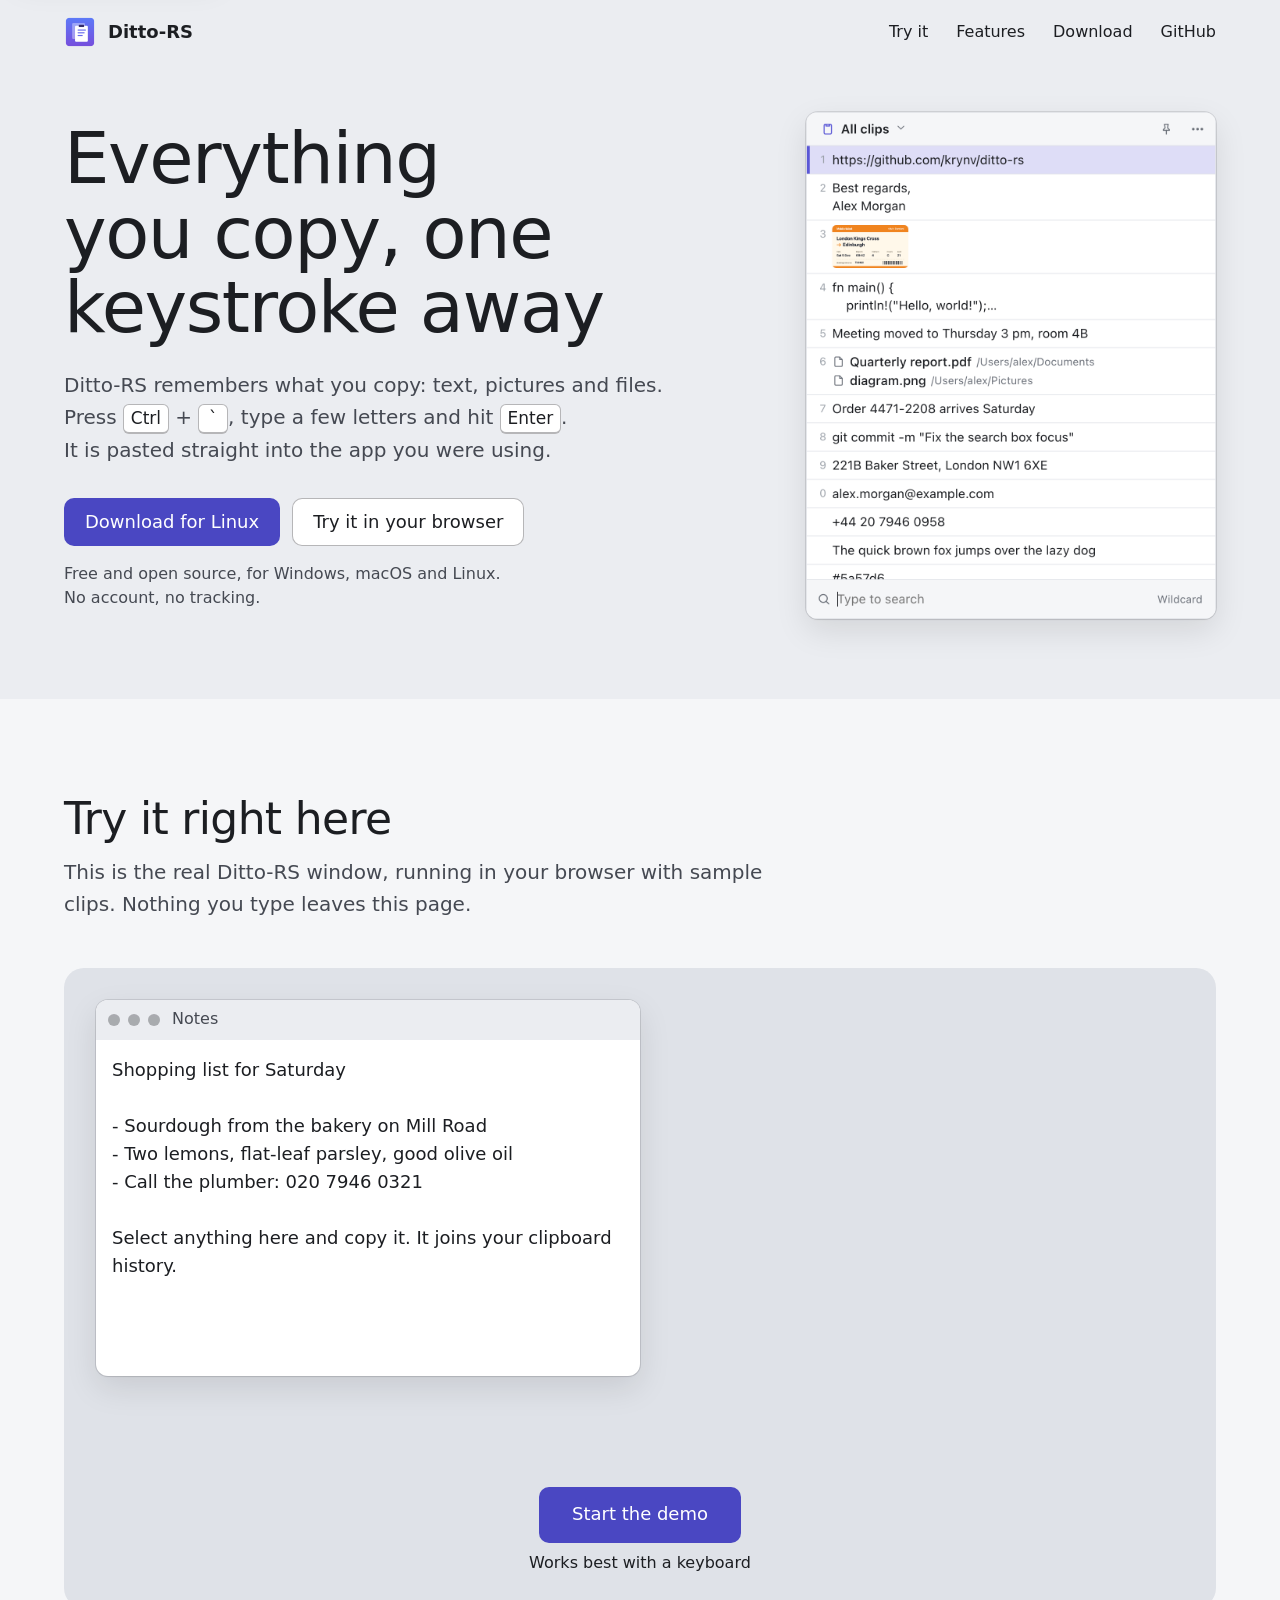
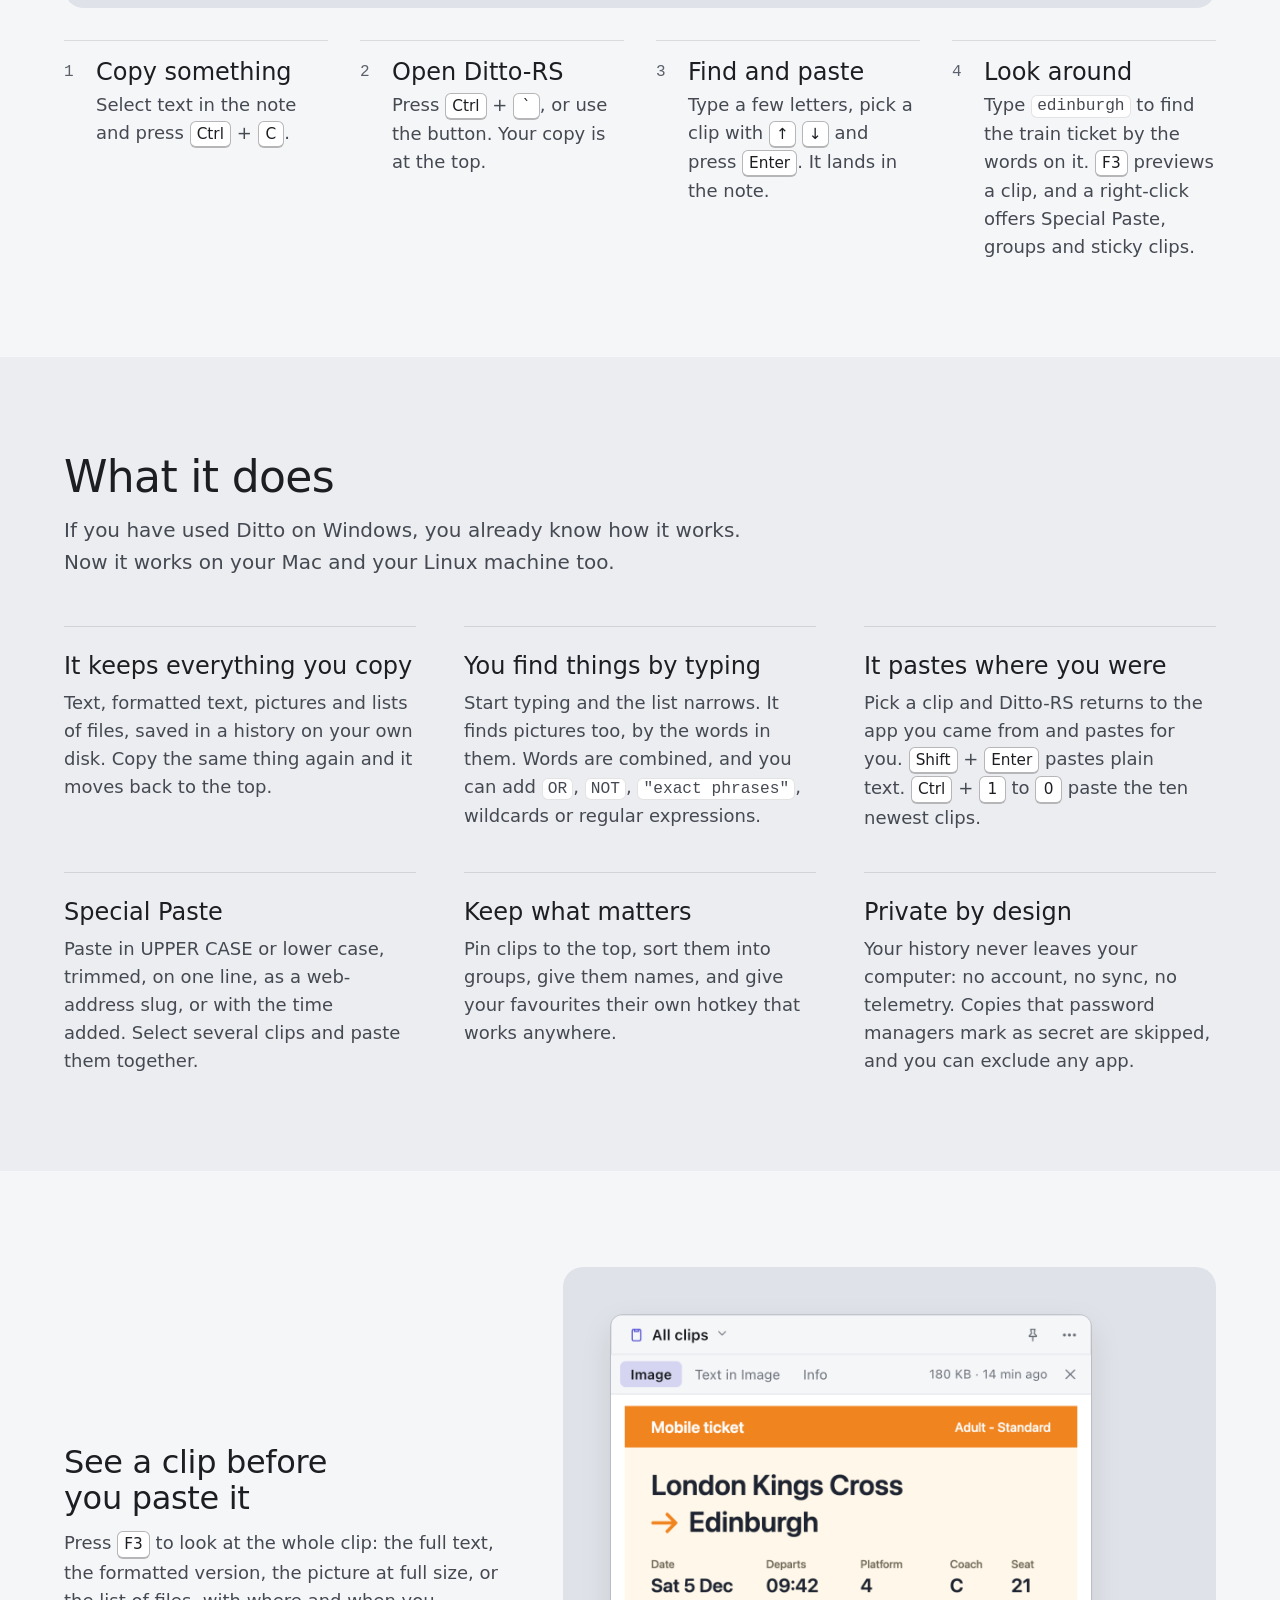
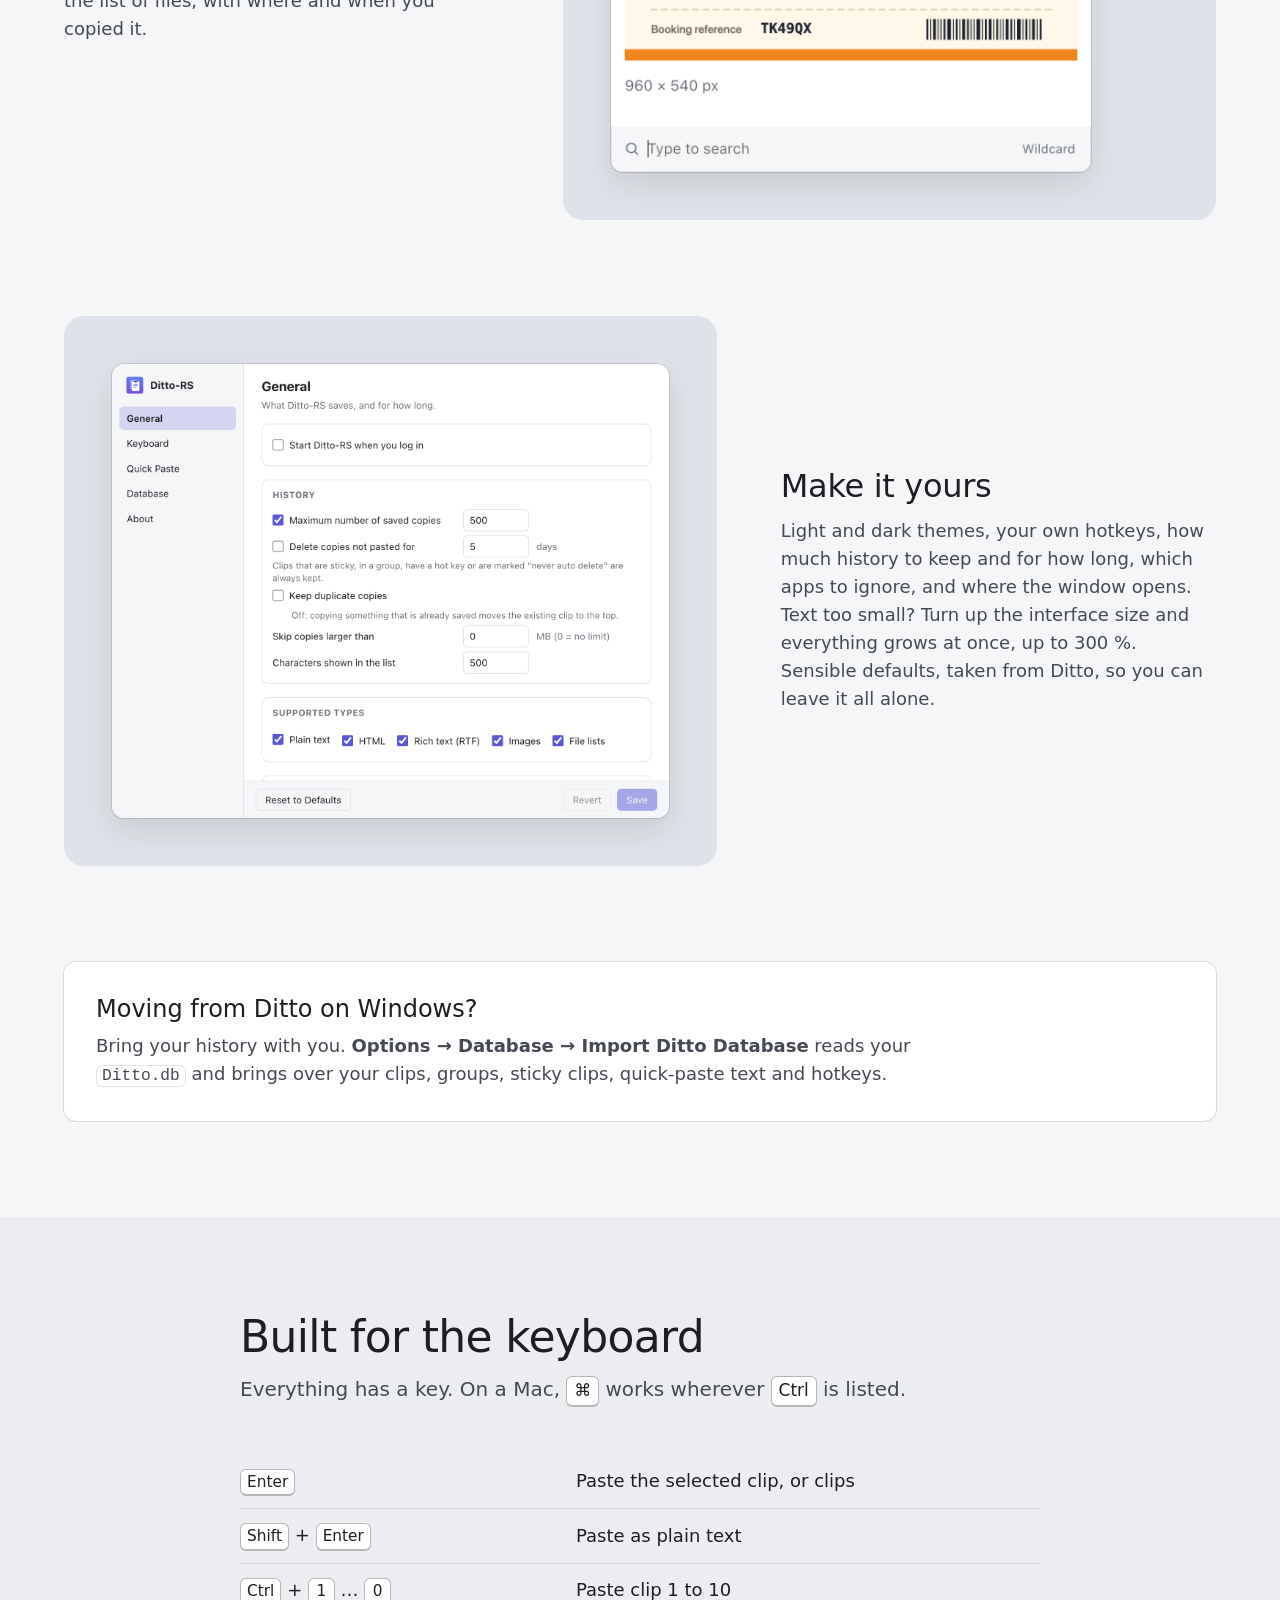
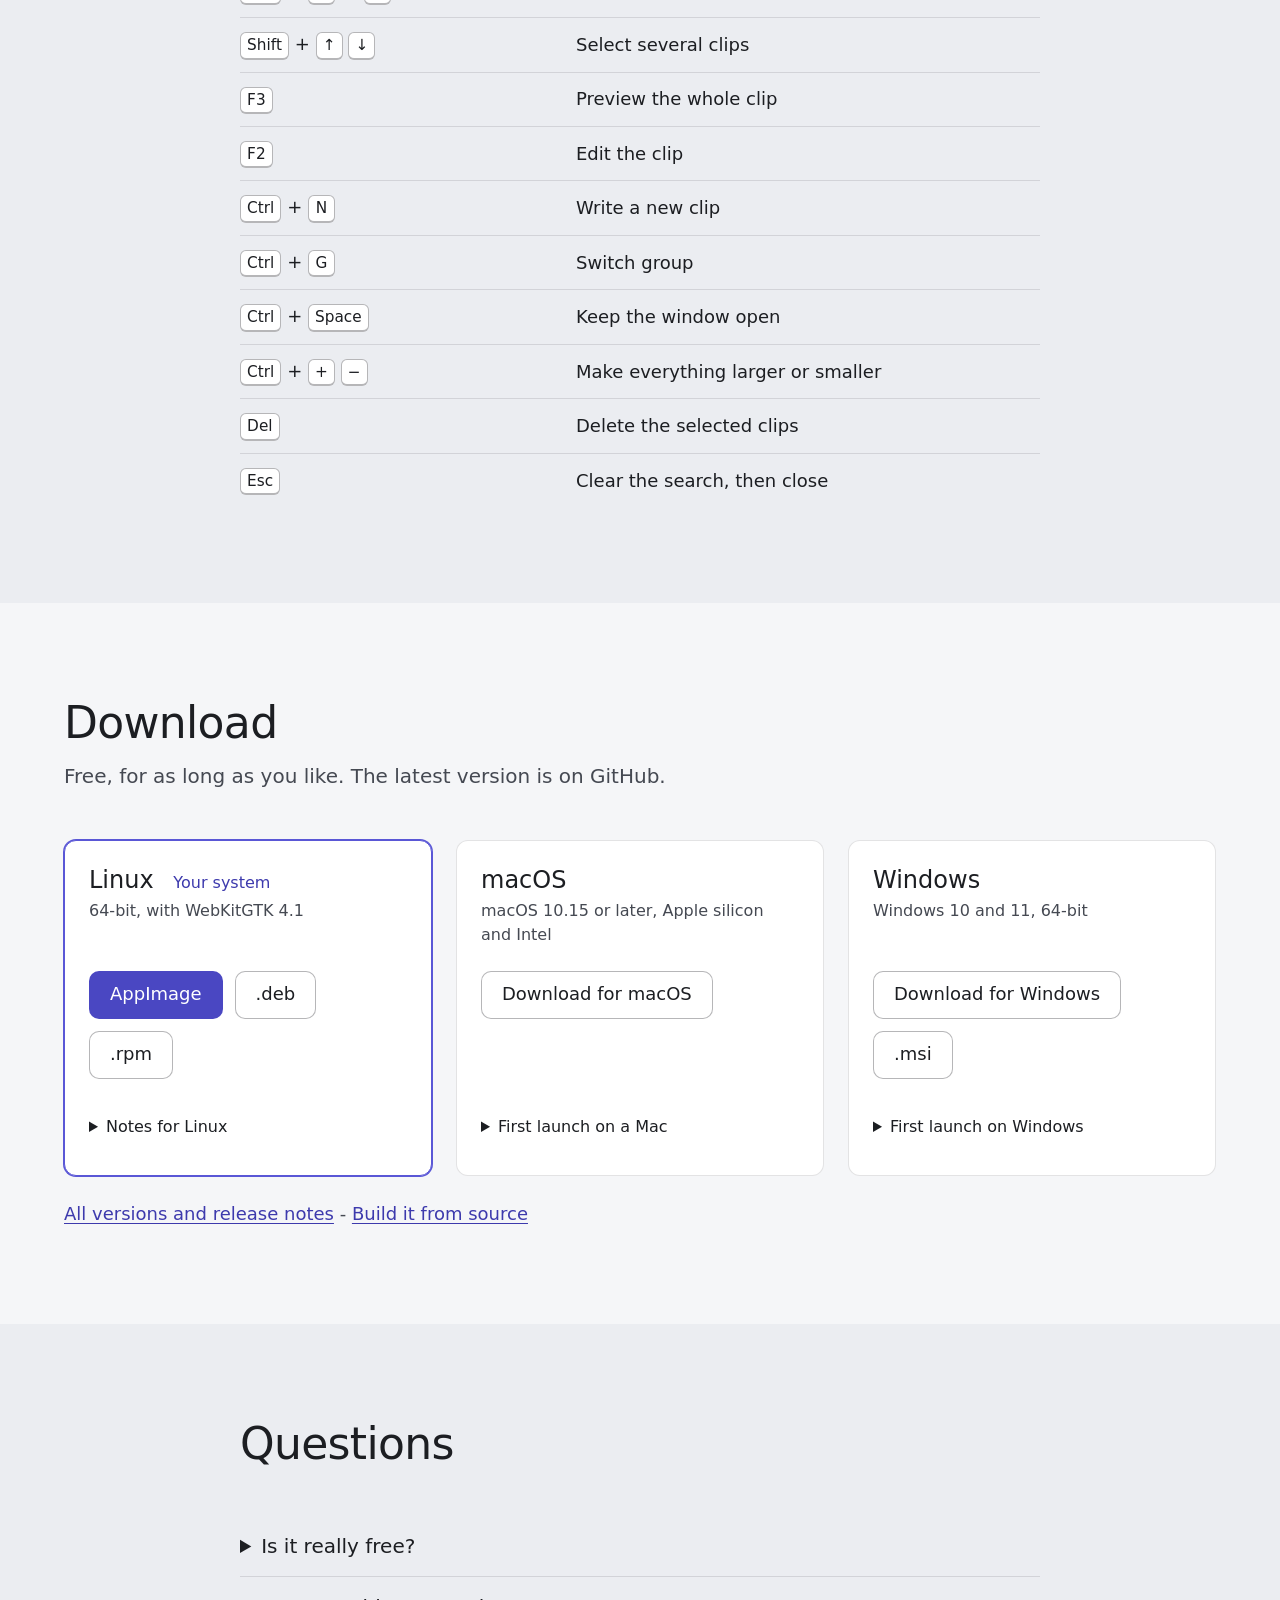
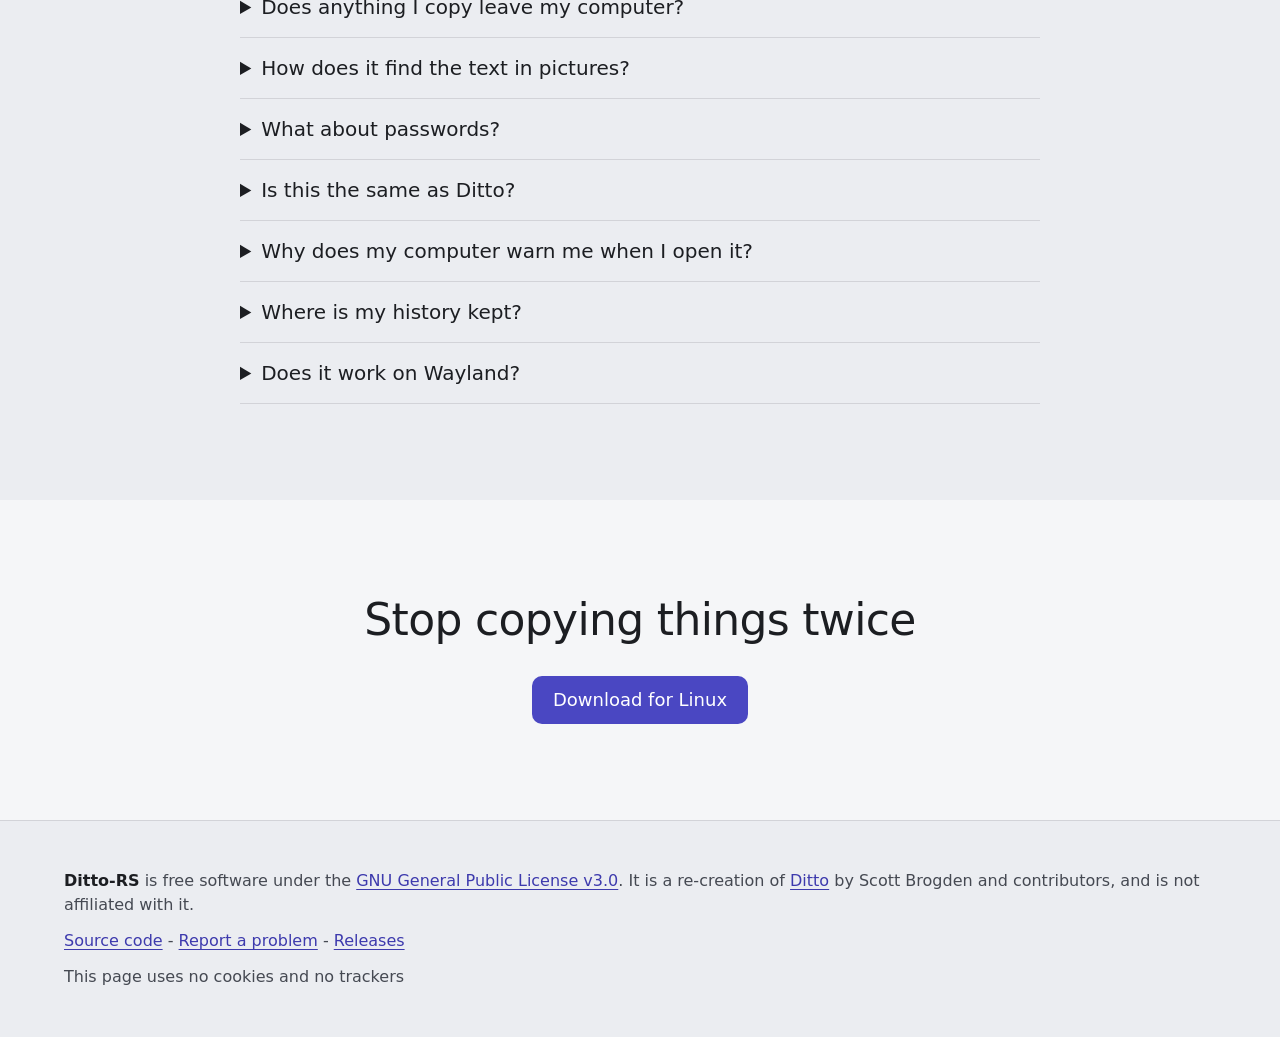
==== commit 1e32e787: "Website: hero note on two lines, version linked, hyphens for separators - The note under the main bu" ====
--- a/site/index.html
+++ b/site/index.html
@@ -70,7 +70,10 @@
           <a class="button primary" id="hero-download" href="https://github.com/krynv/ditto-rs/releases/latest">Download Ditto-RS</a>
           <a class="button" href="#try">Try it in your browser</a>
         </div>
-        <p class="cta-note" id="hero-note">Free and open source, for Windows, macOS and Linux. No account, no tracking.</p>
+        <p class="cta-note lines" id="hero-note">
+          <span>Free and open source, for Windows, macOS and Linux.</span>
+          <span>No account, no tracking.</span>
+        </p>
       </div>
       <div class="hero-shot">
         <picture>
@@ -282,7 +285,7 @@
           </details>
         </article>
       </div>
-      <p class="all-downloads"><a href="https://github.com/krynv/ditto-rs/releases">All versions and release notes</a> · <a href="https://github.com/krynv/ditto-rs#build-from-source">Build it from source</a></p>
+      <p class="all-downloads"><a href="https://github.com/krynv/ditto-rs/releases">All versions and release notes</a> - <a href="https://github.com/krynv/ditto-rs#build-from-source">Build it from source</a></p>
     </section>
 
     <section class="section tinted" aria-labelledby="faq-title">
@@ -336,7 +339,7 @@
   <footer class="footer">
     <div class="wrap">
       <p><strong>Ditto-RS</strong> is free software under the <a href="https://github.com/krynv/ditto-rs/blob/main/LICENSE">GNU General Public License v3.0</a>. It is a re-creation of <a href="https://github.com/sabrogden/Ditto">Ditto</a> by Scott Brogden and contributors, and is not affiliated with it.</p>
-      <p><a href="https://github.com/krynv/ditto-rs">Source code</a> · <a href="https://github.com/krynv/ditto-rs/issues">Report a problem</a> · <a href="https://github.com/krynv/ditto-rs/releases">Releases</a></p>
+      <p><a href="https://github.com/krynv/ditto-rs">Source code</a> - <a href="https://github.com/krynv/ditto-rs/issues">Report a problem</a> - <a href="https://github.com/krynv/ditto-rs/releases">Releases</a></p>
       <p>This page uses no cookies and no trackers</p>
     </div>
   </footer>
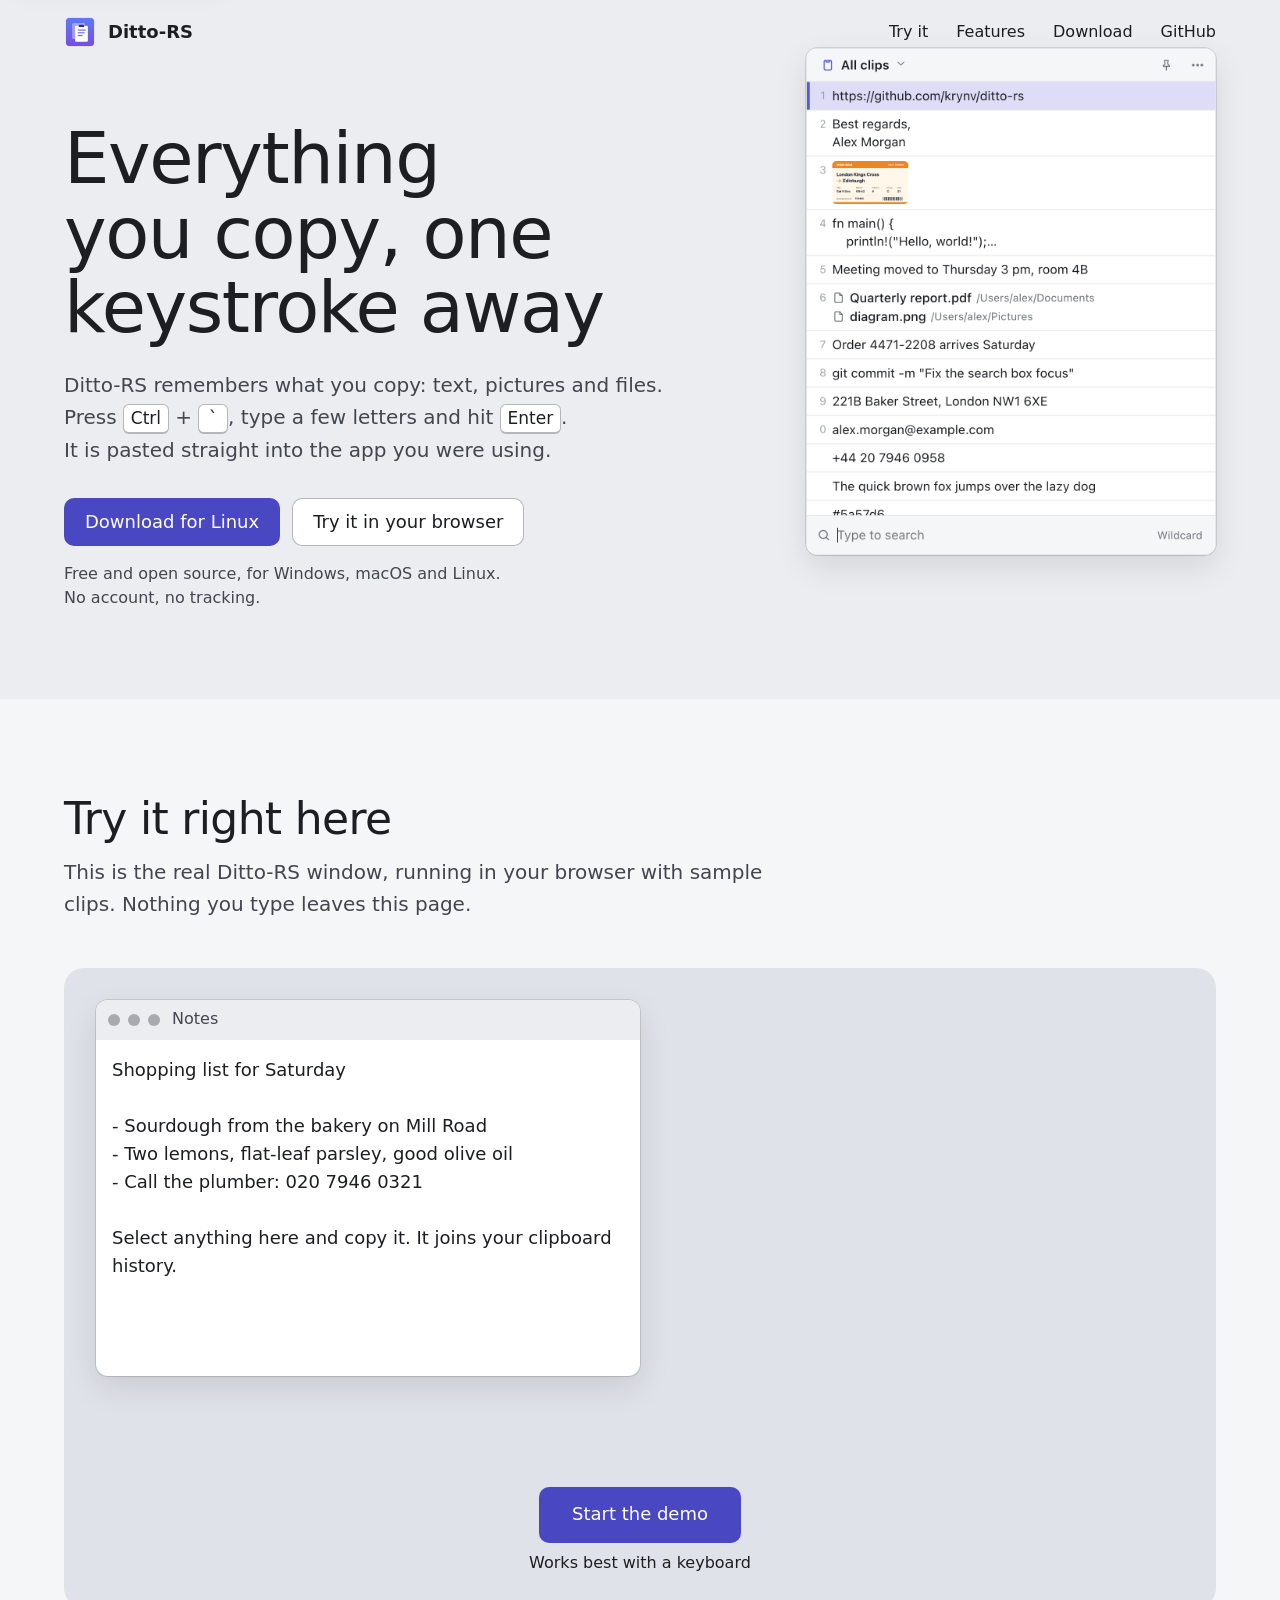
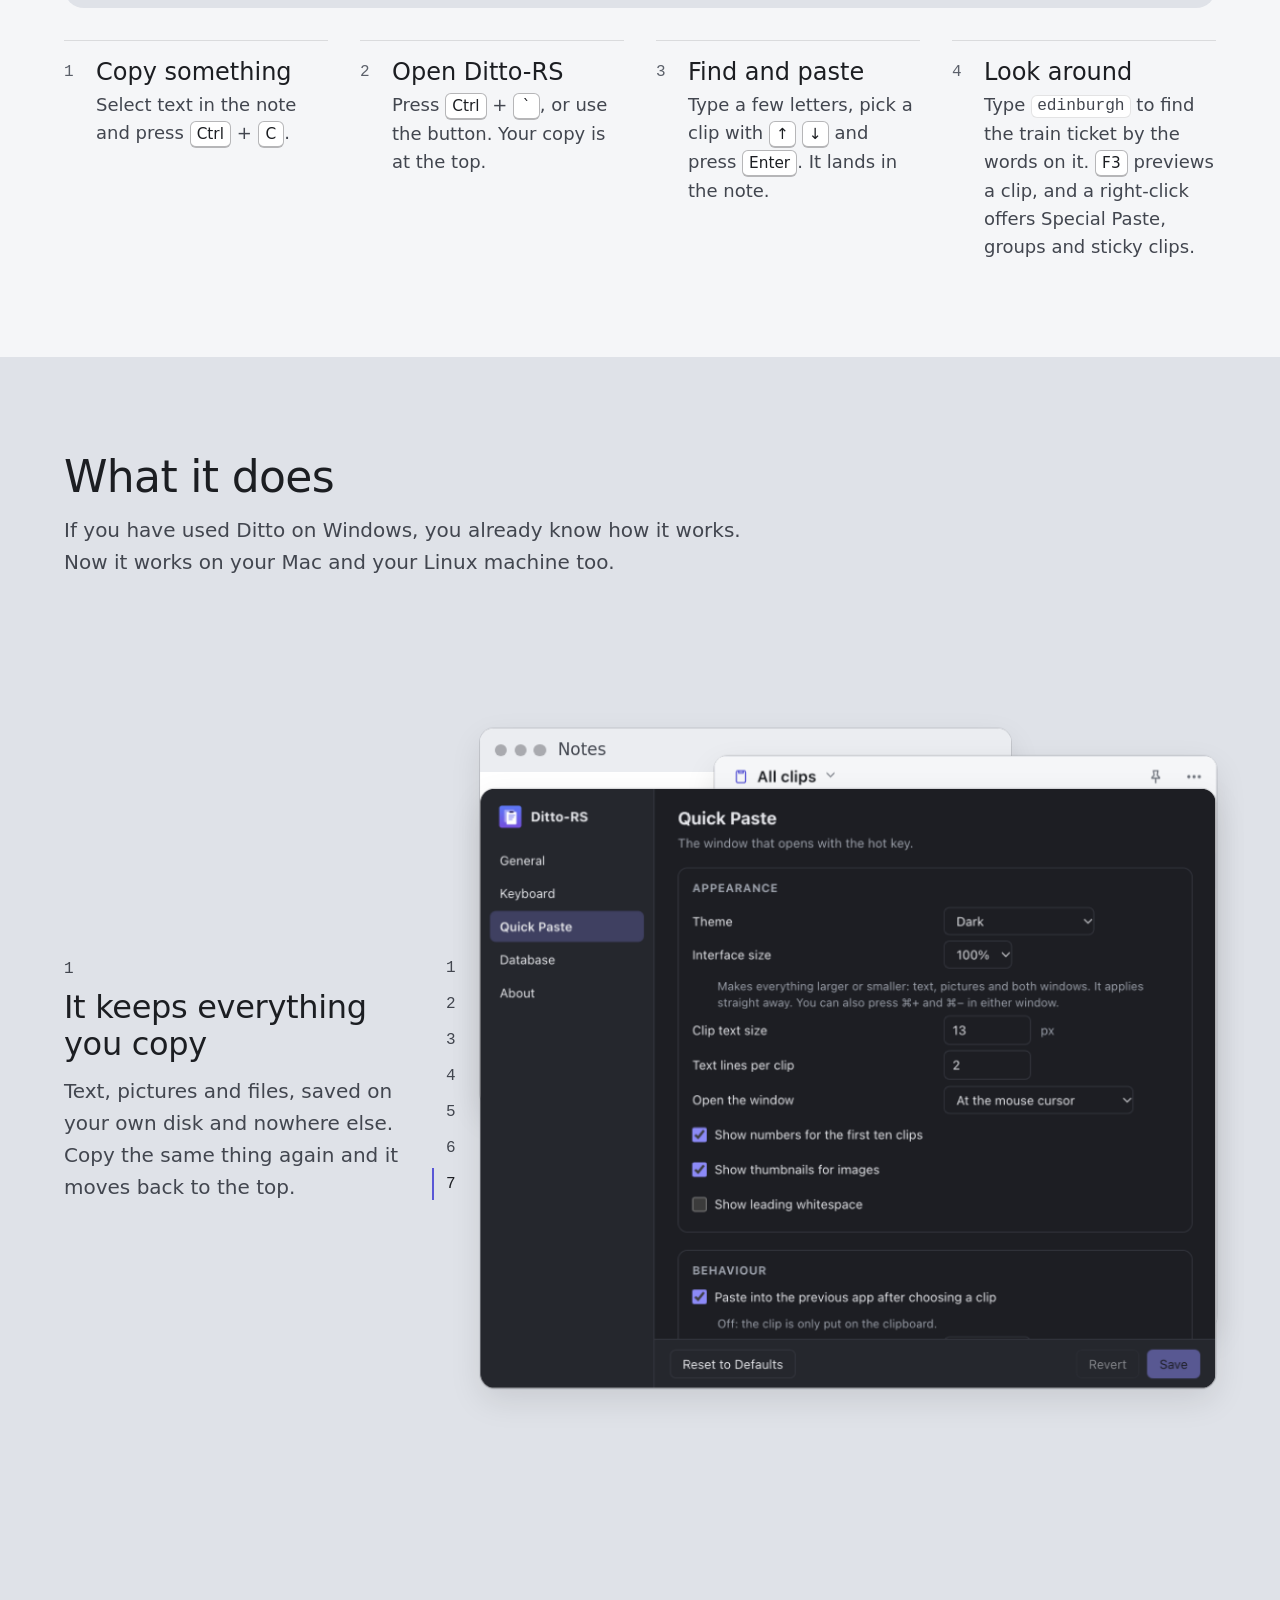
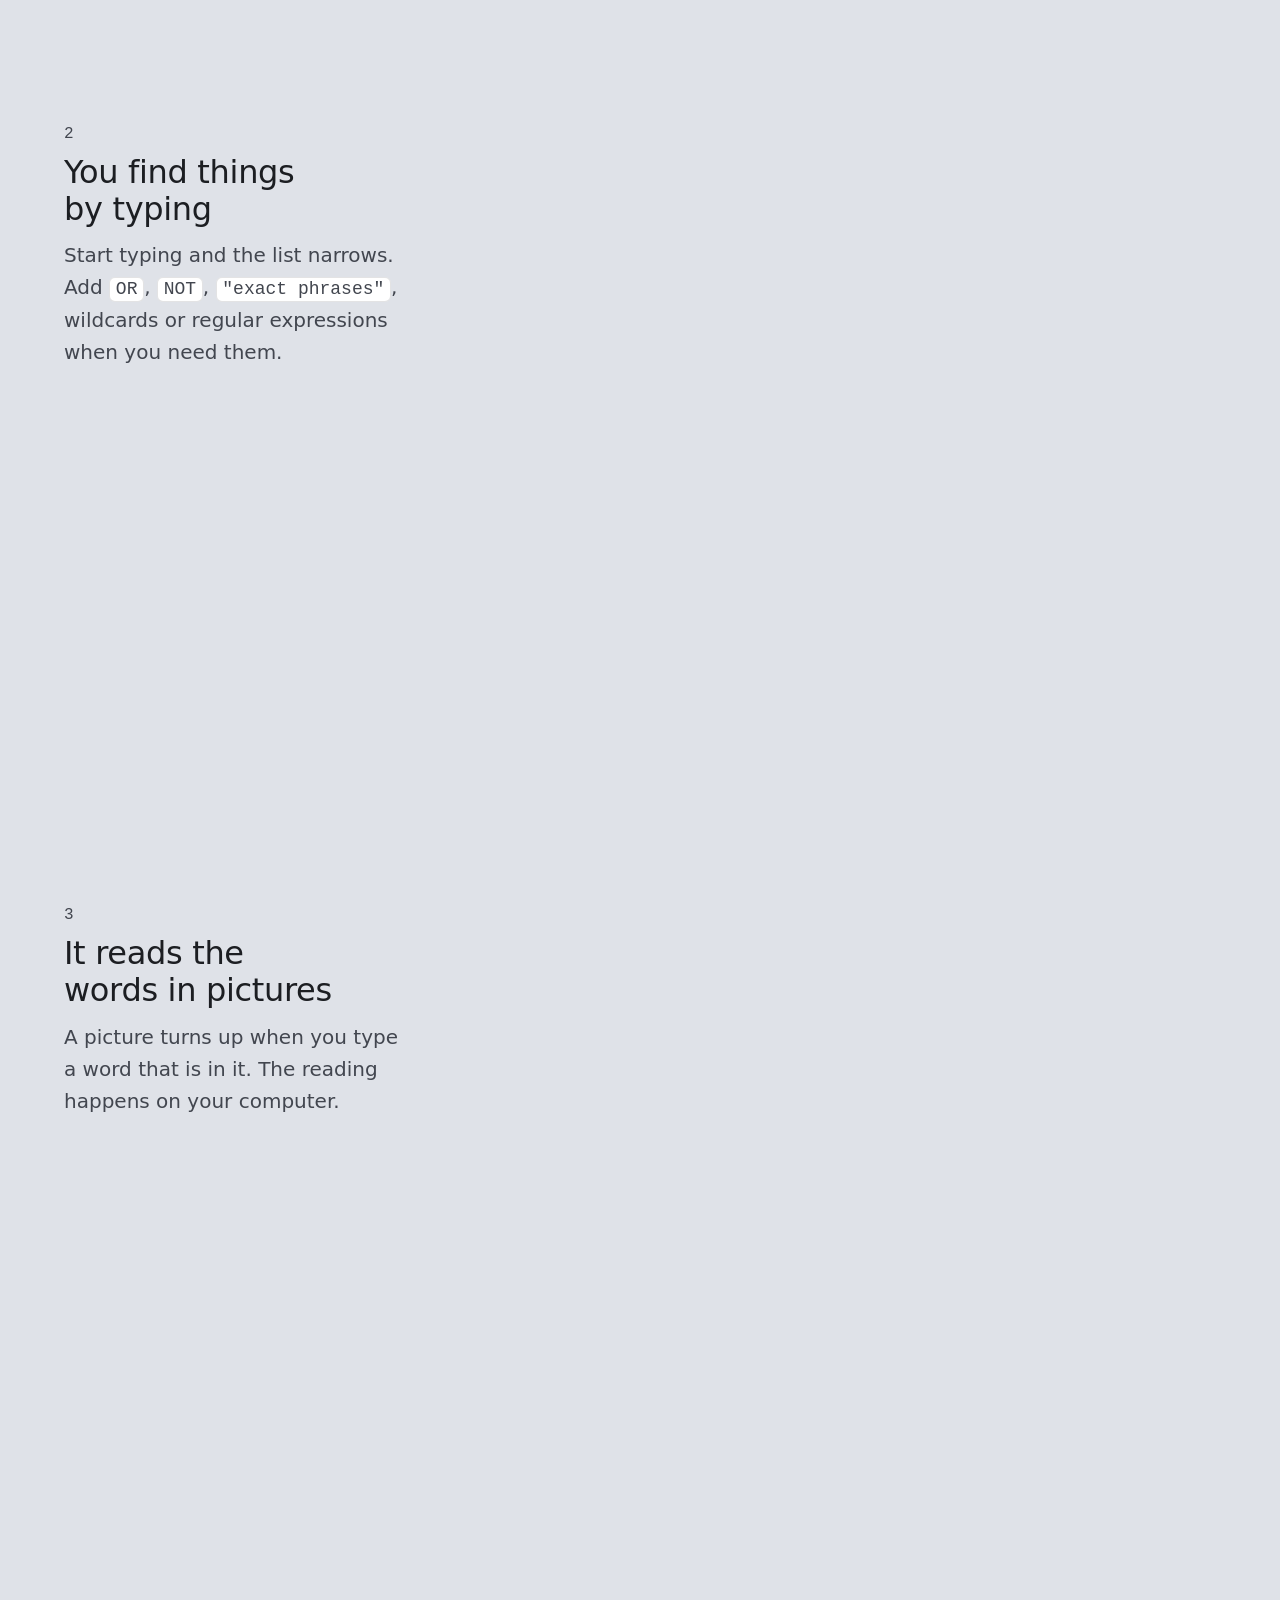
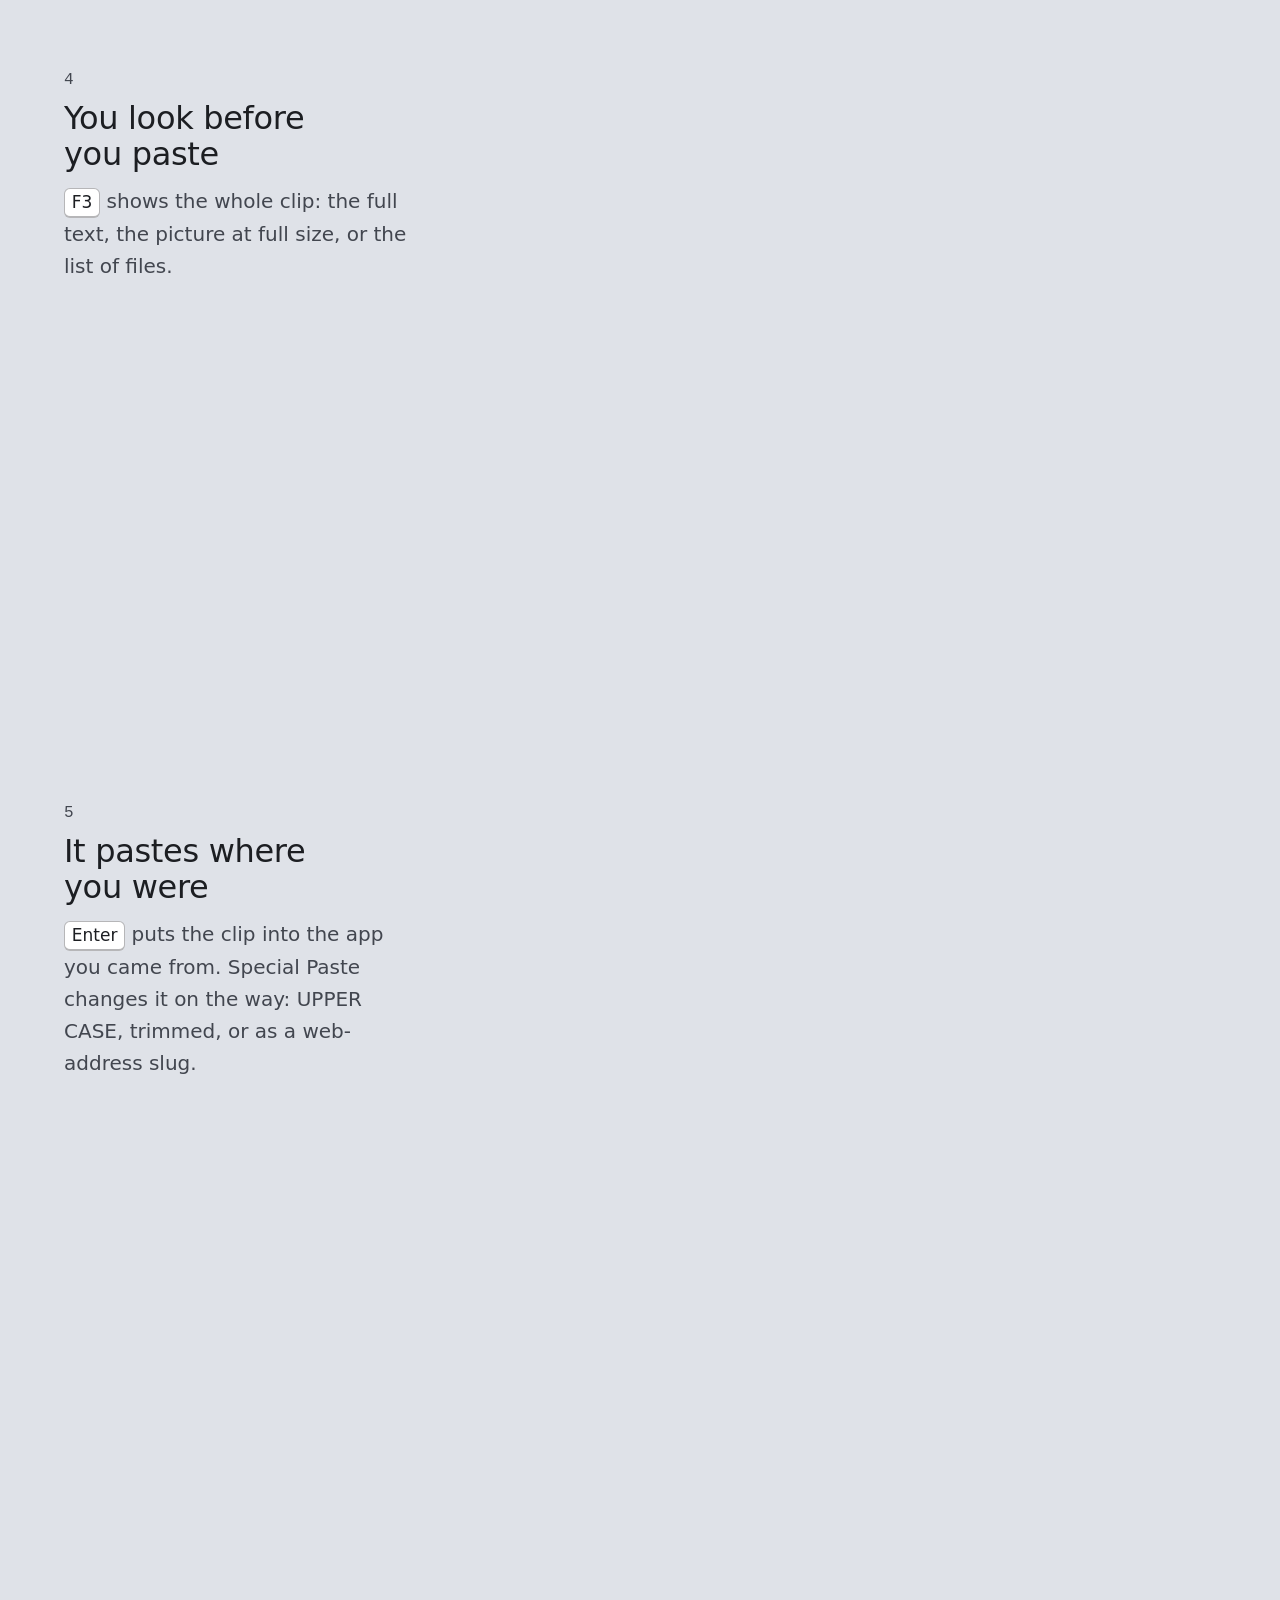
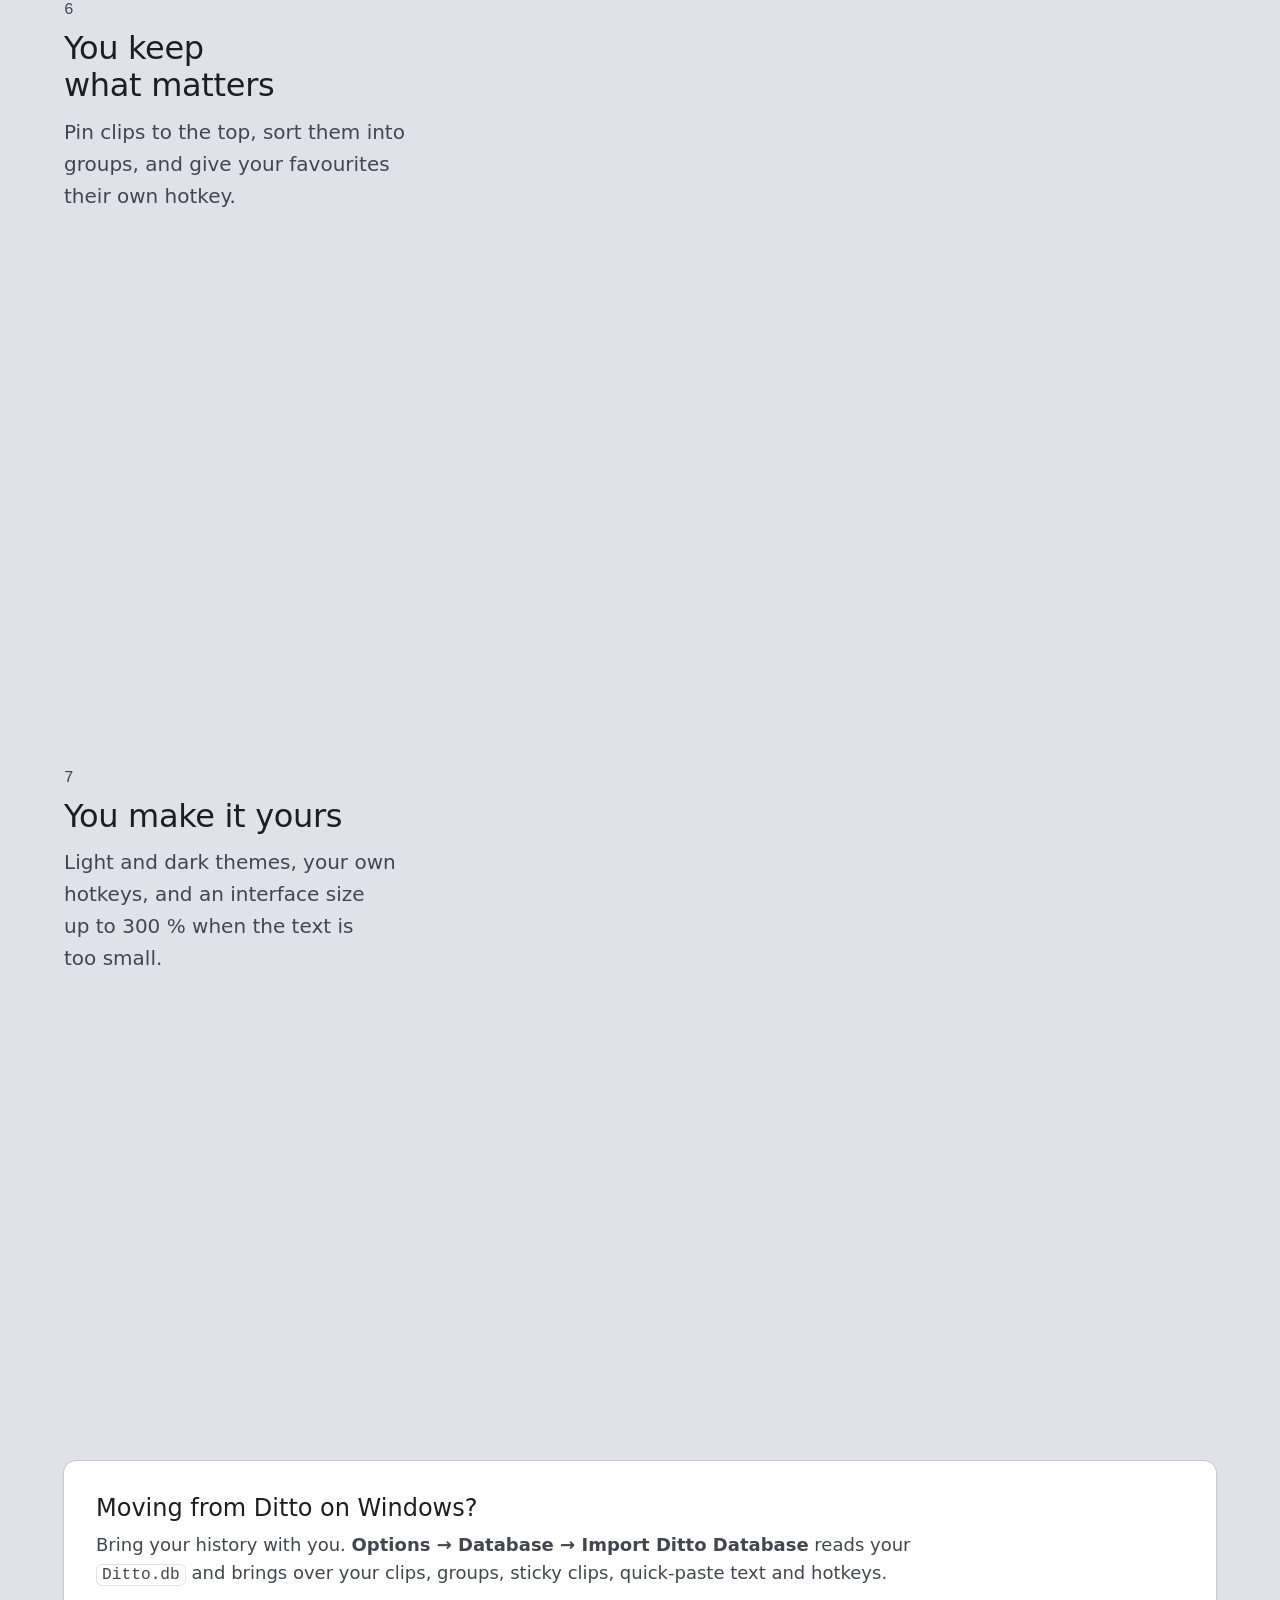
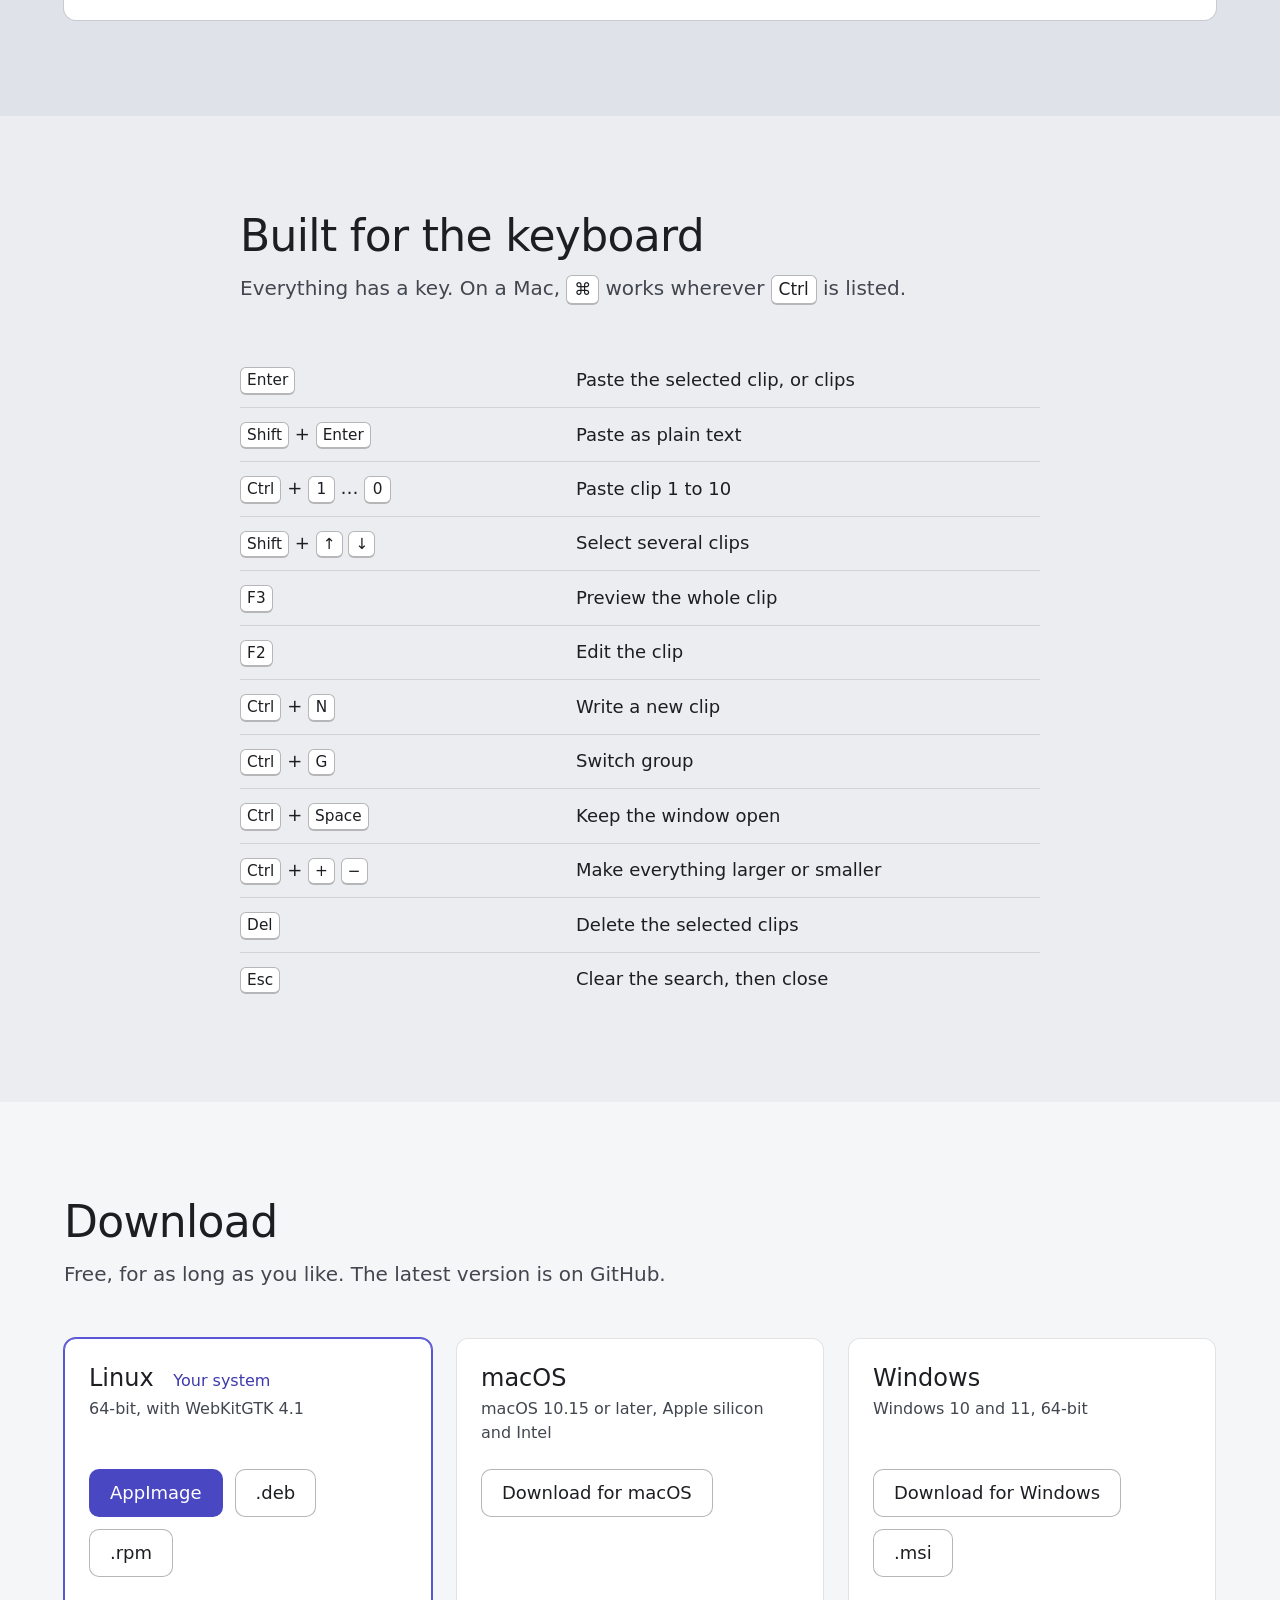
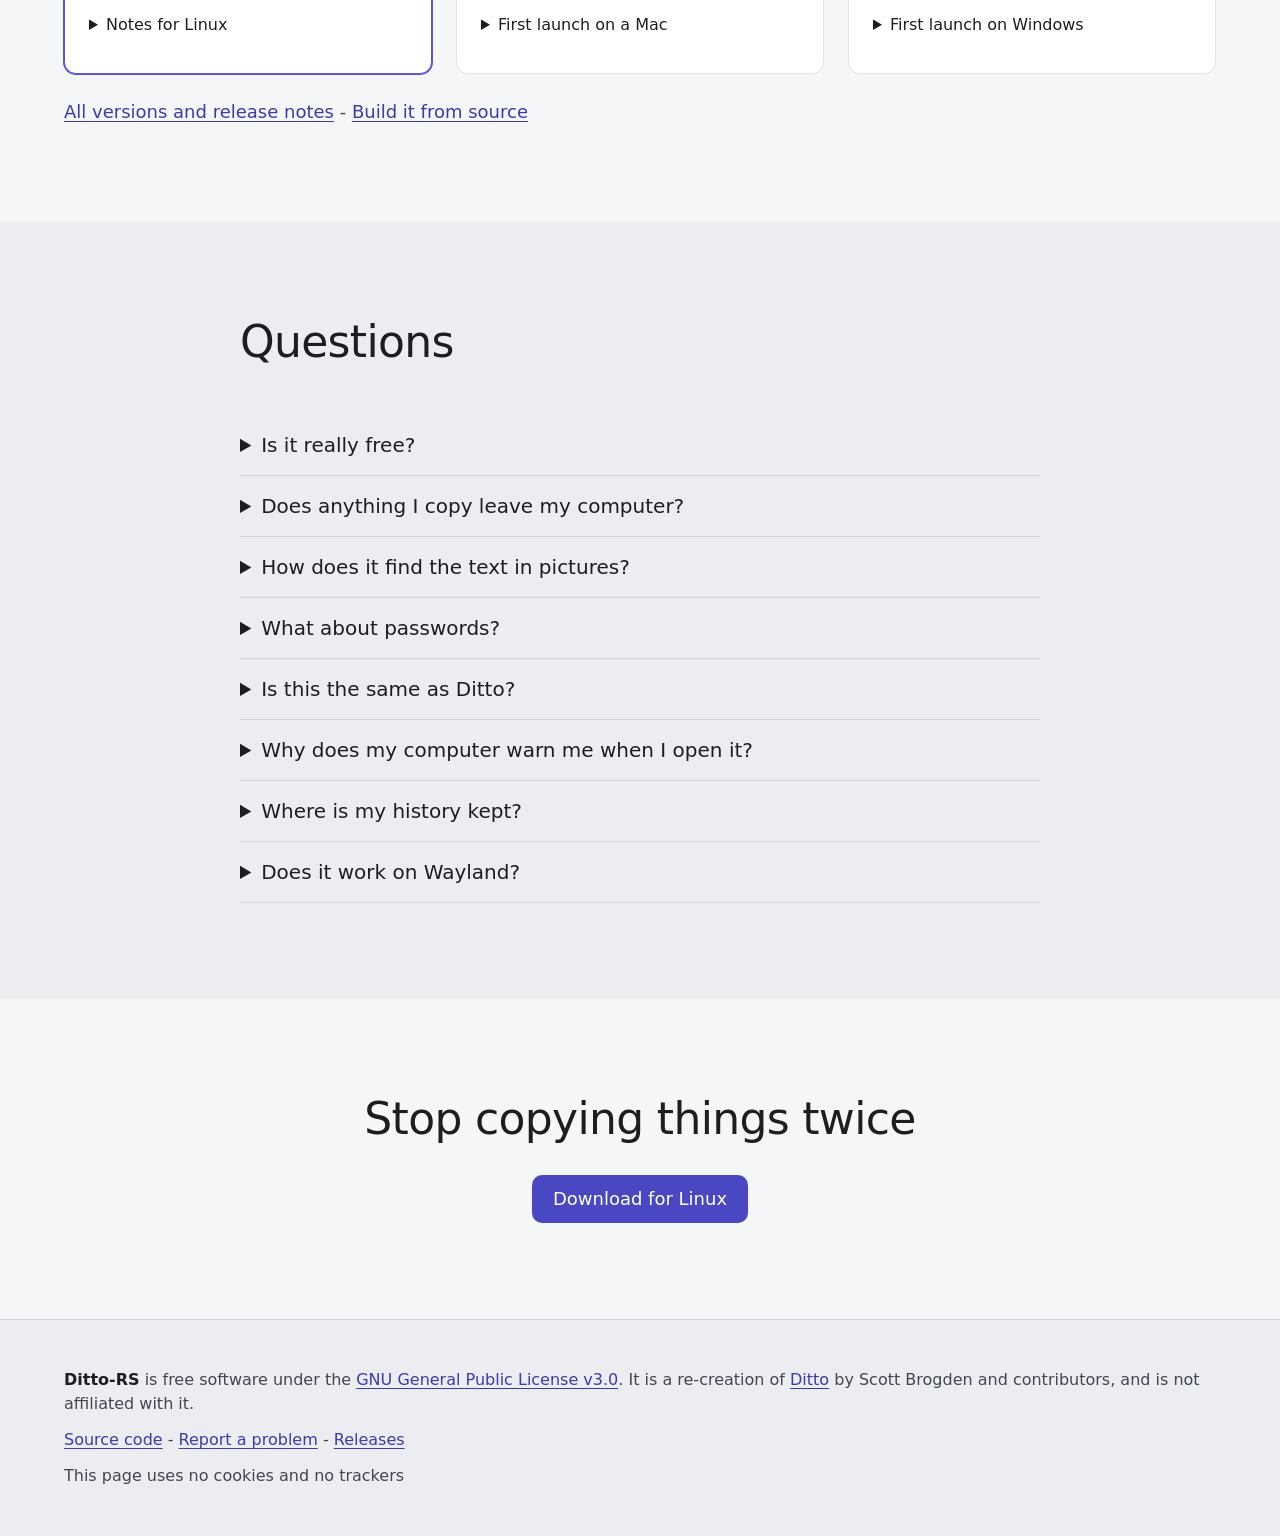
==== commit ab7bc14d: "Website: a scrolling tour of the app in place of the feature list "What it does" is now a tour in se" ====
--- a/site/index.html
+++ b/site/index.html
@@ -138,7 +138,7 @@
       </div>
     </section>
 
-    <section class="section tinted" id="features" aria-labelledby="features-title">
+    <section class="section tour" id="features" aria-labelledby="features-title">
       <div class="wrap">
         <div class="section-head">
           <h2 id="features-title">What it does</h2>
@@ -148,70 +148,152 @@
           </p>
         </div>
 
-        <ul class="features">
-          <li>
-            <h3>It keeps everything you copy</h3>
-            <p>Text, formatted text, pictures and lists of files, saved in a history on your own disk. Copy the same thing again and it moves back to the top.</p>
-          </li>
-          <li>
-            <h3>You find things by typing</h3>
-            <p>Start typing and the list narrows. It finds pictures too, by the words in them. Words are combined, and you can add <code>OR</code>, <code>NOT</code>, <code>"exact phrases"</code>, wildcards or regular expressions.</p>
-          </li>
-          <li>
-            <h3>It pastes where you were</h3>
-            <p>Pick a clip and Ditto-RS returns to the app you came from and pastes for you. <kbd>Shift</kbd>&nbsp;+&nbsp;<kbd>Enter</kbd> pastes plain text. <kbd>Ctrl</kbd>&nbsp;+&nbsp;<kbd>1</kbd> to <kbd>0</kbd> paste the ten newest clips.</p>
-          </li>
-          <li>
-            <h3>Special Paste</h3>
-            <p>Paste in UPPER CASE or lower case, trimmed, on one line, as a web-address slug, or with the time added. Select several clips and paste them together.</p>
-          </li>
-          <li>
-            <h3>Keep what matters</h3>
-            <p>Pin clips to the top, sort them into groups, give them names, and give your favourites their own hotkey that works anywhere.</p>
-          </li>
-          <li>
-            <h3>Private by design</h3>
-            <p>Your history never leaves your computer: no account, no sync, no telemetry. Copies that password managers mark as secret are skipped, and you can exclude any app.</p>
-          </li>
-        </ul>
-      </div>
-    </section>
-
-    <section class="section wrap" aria-labelledby="look-title">
-      <h2 class="visually-hidden" id="look-title">A closer look</h2>
-
-      <div class="showcase">
-        <div class="showcase-text">
-          <h3>See a clip before you paste it</h3>
-          <p>Press <kbd>F3</kbd> to look at the whole clip: the full text, the formatted version, the picture at full size, or the list of files, with where and when you copied it.</p>
-        </div>
-        <div class="stage">
-          <picture>
-            <source media="(prefers-color-scheme: dark)" srcset="shots/preview-dark.webp">
-            <img src="shots/preview-light.webp" width="1050" height="1000" loading="lazy"
-                 alt="The preview panel showing a copied picture of a train ticket at full size, with tabs for Image and Info.">
-          </picture>
-        </div>
-      </div>
-
-      <div class="showcase flip">
-        <div class="showcase-text">
-          <h3>Make it yours</h3>
-          <p>Light and dark themes, your own hotkeys, how much history to keep and for how long, which apps to ignore, and where the window opens. Text too small? Turn up the interface size and everything grows at once, up to 300&nbsp;%. Sensible defaults, taken from Ditto, so you can leave it all alone.</p>
-        </div>
-        <div class="stage wide">
-          <picture>
-            <source media="(prefers-color-scheme: dark)" srcset="shots/options-dark.webp">
-            <img src="shots/options-light.webp" width="1520" height="1240" loading="lazy"
-                 alt="The Options window on its General page, with settings for start-up, history size, supported types and applications.">
-          </picture>
-        </div>
-      </div>
-
-      <aside class="callout" aria-labelledby="ditto-title">
-        <h3 id="ditto-title">Moving from Ditto on Windows?</h3>
-        <p>Bring your history with you. <strong>Options → Database → Import Ditto Database</strong> reads your <code>Ditto.db</code> and brings over your clips, groups, sticky clips, quick-paste text and hotkeys.</p>
-      </aside>
+        <!-- A tour of the app. On a wide screen the scene on the right stays in view while the
+             steps scroll past it, and changes with them (site.js); otherwise each step shows
+             its own picture. -->
+        <div class="tour-body" id="tour">
+          <ol class="tour-steps">
+            <li class="tour-step">
+              <div class="tour-words">
+                <h3>It keeps everything you copy</h3>
+                <p>Text, pictures and files, saved on your own disk and nowhere else. Copy the same thing again and it moves back to the top.</p>
+              </div>
+              <figure class="tour-still">
+                <picture>
+                  <source media="(prefers-color-scheme: dark)" srcset="shots/tour-list-dark.webp">
+                  <img src="shots/tour-list-light.webp" width="1050" height="1200" loading="lazy"
+                       alt="The quick-paste window: a numbered list of recent clips, with a web address, a signature, a picture of a train ticket, a code snippet and two files.">
+                </picture>
+              </figure>
+            </li>
+            <li class="tour-step">
+              <div class="tour-words">
+                <h3>You find things by typing</h3>
+                <p>Start typing and the list narrows. Add <code>OR</code>, <code>NOT</code>, <code>"exact phrases"</code>, wildcards or regular expressions when you need them.</p>
+              </div>
+              <figure class="tour-still">
+                <picture>
+                  <source media="(prefers-color-scheme: dark)" srcset="shots/tour-find-dark.webp">
+                  <img src="shots/tour-find-light.webp" width="1050" height="1200" loading="lazy"
+                       alt="The list narrowed to three clips after typing alex: a signature, two files and an email address.">
+                </picture>
+              </figure>
+            </li>
+            <li class="tour-step">
+              <div class="tour-words">
+                <h3>It reads the words in pictures</h3>
+                <p>A picture turns up when you type a word that is in it. The reading happens on your computer.</p>
+              </div>
+              <figure class="tour-still">
+                <picture>
+                  <source media="(prefers-color-scheme: dark)" srcset="shots/tour-picture-dark.webp">
+                  <img src="shots/tour-picture-light.webp" width="1050" height="1200" loading="lazy"
+                       alt="The list narrowed to one clip, the picture of a train ticket, after typing edinburgh.">
+                </picture>
+              </figure>
+            </li>
+            <li class="tour-step">
+              <div class="tour-words">
+                <h3>You look before you paste</h3>
+                <p><kbd>F3</kbd> shows the whole clip: the full text, the picture at full size, or the list of files.</p>
+              </div>
+              <figure class="tour-still">
+                <picture>
+                  <source media="(prefers-color-scheme: dark)" srcset="shots/tour-preview-dark.webp">
+                  <img src="shots/tour-preview-light.webp" width="1050" height="1200" loading="lazy"
+                       alt="The preview panel showing the train ticket at full size, with tabs for Image, Text in Image and Info.">
+                </picture>
+              </figure>
+            </li>
+            <li class="tour-step">
+              <div class="tour-words">
+                <h3>It pastes where you were</h3>
+                <p><kbd>Enter</kbd> puts the clip into the app you came from. Special Paste changes it on the way: UPPER CASE, trimmed, or as a web-address slug.</p>
+              </div>
+            </li>
+            <li class="tour-step">
+              <div class="tour-words">
+                <h3>You keep what matters</h3>
+                <p>Pin clips to the top, sort them into groups, and give your favourites their own hotkey.</p>
+              </div>
+              <figure class="tour-still">
+                <picture>
+                  <source media="(prefers-color-scheme: dark)" srcset="shots/tour-organise-dark.webp">
+                  <img src="shots/tour-organise-light.webp" width="1050" height="1200" loading="lazy"
+                       alt="The list with a pinned signature at the top, two clips marked as being in a group, and one with its own hotkey.">
+                </picture>
+              </figure>
+            </li>
+            <li class="tour-step">
+              <div class="tour-words">
+                <h3>You make it yours</h3>
+                <p>Light and dark themes, your own hotkeys, and an interface size up to 300&nbsp;% when the text is too small.</p>
+              </div>
+              <figure class="tour-still">
+                <picture>
+                  <source media="(prefers-color-scheme: dark)" srcset="shots/tour-options-dark.webp">
+                  <img src="shots/tour-options-light.webp" width="1520" height="1240" loading="lazy"
+                       alt="The Options window on its Quick Paste page, with the theme, the interface size and the clip text size.">
+                </picture>
+              </figure>
+            </li>
+          </ol>
+
+          <div class="tour-stage" aria-hidden="true">
+            <div class="tour-pin">
+              <ol class="tour-rail"><li>1</li><li>2</li><li>3</li><li>4</li><li>5</li><li>6</li><li>7</li></ol>
+              <div class="tour-scene">
+                <div class="tour-note">
+                  <div class="tour-note-bar"><span class="demo-dots"><i></i><i></i><i></i></span><span>Notes</span></div>
+                  <div class="tour-note-text">
+                    <p>Shopping list for Saturday</p>
+                    <p>- Sourdough from the bakery on Mill Road<br>- Two lemons, flat-leaf parsley, good olive oil<br>- Call the plumber: 020 7946 0321</p>
+                    <p class="tour-pasted"><span>Order 4471-2208 arrives Saturday</span><span>ORDER 4471-2208 ARRIVES SATURDAY</span><span>order-4471-2208-arrives-saturday</span></p>
+                    <p class="tour-how"><span><kbd>Enter</kbd></span><span>Special Paste: UPPER CASE</span><span>Special Paste: Slugify</span></p>
+                  </div>
+                </div>
+                <div class="tour-app">
+                  <picture>
+                    <source media="(prefers-color-scheme: dark)" srcset="shots/tour-list-dark.webp">
+                    <img src="shots/tour-list-light.webp" width="1050" height="1200" alt="" loading="lazy" decoding="async">
+                  </picture>
+                  <picture>
+                    <source media="(prefers-color-scheme: dark)" srcset="shots/tour-find-dark.webp">
+                    <img src="shots/tour-find-light.webp" width="1050" height="1200" alt="" loading="lazy" decoding="async">
+                  </picture>
+                  <picture>
+                    <source media="(prefers-color-scheme: dark)" srcset="shots/tour-picture-dark.webp">
+                    <img src="shots/tour-picture-light.webp" width="1050" height="1200" alt="" loading="lazy" decoding="async">
+                  </picture>
+                  <picture>
+                    <source media="(prefers-color-scheme: dark)" srcset="shots/tour-preview-dark.webp">
+                    <img src="shots/tour-preview-light.webp" width="1050" height="1200" alt="" loading="lazy" decoding="async">
+                  </picture>
+                  <picture>
+                    <source media="(prefers-color-scheme: dark)" srcset="shots/tour-organise-dark.webp">
+                    <img src="shots/tour-organise-light.webp" width="1050" height="1200" alt="" loading="lazy" decoding="async">
+                  </picture>
+                </div>
+                <div class="tour-options">
+                  <picture>
+                    <source media="(prefers-color-scheme: dark)" srcset="shots/tour-options-dark.webp">
+                    <img src="shots/tour-options-light.webp" width="1520" height="1240" alt="" loading="lazy" decoding="async">
+                  </picture>
+                  <picture class="tour-other">
+                    <source media="(prefers-color-scheme: dark)" srcset="shots/tour-options-light.webp">
+                    <img src="shots/tour-options-dark.webp" width="1520" height="1240" alt="" loading="lazy" decoding="async">
+                  </picture>
+                </div>
+              </div>
+            </div>
+          </div>
+        </div>
+
+        <aside class="callout" aria-labelledby="ditto-title">
+          <h3 id="ditto-title">Moving from Ditto on Windows?</h3>
+          <p>Bring your history with you. <strong>Options → Database → Import Ditto Database</strong> reads your <code>Ditto.db</code> and brings over your clips, groups, sticky clips, quick-paste text and hotkeys.</p>
+        </aside>
+      </div>
     </section>
 
     <section class="section tinted" aria-labelledby="keys-title">
--- a/site/style.css
+++ b/site/style.css
@@ -11,7 +11,7 @@
   --hover: #e4e7ec;
   --desk: #dfe2e8;
   --text: #1c1e22;
-  --text-2: #454952;
+  --text-2: #42464f;
   --text-3: #5b606a;
   --line: rgba(28, 30, 34, 0.12);
   --edge: rgba(28, 30, 34, 0.32);
@@ -35,6 +35,8 @@
   --r-panel: 20px;
 
   --quick: 150ms cubic-bezier(0.22, 1, 0.36, 1);
+  /* How far a window drifts against the page as it scrolls past: see "depth" below. */
+  --drift: 1rem;
   color-scheme: light dark;
 }
 
@@ -166,7 +168,7 @@
 .cta-note { margin-top: 1rem; max-width: 34rem; font-size: 1rem; line-height: 1.5; color: var(--text-2); font-variant-numeric: tabular-nums; }
 
 .hero-shot { width: min(100%, 26.25rem); }
-.hero-shot img, .stage img { border-radius: var(--r-card); box-shadow: var(--lift); }
+.hero-shot img, .tour-still img { border-radius: var(--r-card); box-shadow: var(--lift); }
 
 /* ---- sections ---------------------------------------------------------------------------- */
 
@@ -218,17 +220,95 @@
 .demo-menu .rule { height: 1px; margin: 0.25rem 0.5rem; background: var(--line); }
 .demo-menu-backdrop { position: fixed; inset: 0; z-index: 59; }
 
-/* ---- features ---------------------------------------------------------------------------- */
-
-.features { margin: 0; padding: 0; list-style: none; display: grid; grid-template-columns: minmax(0, 1fr); gap: 2.5rem 3rem; }
-.features li { padding-top: 1.5rem; border-top: 1px solid var(--line); }
-.features p { margin-top: 0.5rem; color: var(--text-2); }
-
-.showcase { display: grid; grid-template-columns: minmax(0, 1fr); align-items: center; gap: 2rem; margin-bottom: 4rem; }
-.showcase-text p { margin-top: 0.75rem; color: var(--text-2); }
-.stage { display: grid; place-items: center; padding: 1.5rem; border-radius: var(--r-panel); background: var(--desk); }
-.stage img { width: min(100%, 26.25rem); }
-.stage.wide img { width: min(100%, 40rem); }
+/* ---- tour -------------------------------------------------------------------------------- */
+
+/* A tour of the app, on the desk. As plain as it gets, each step is its words and its own
+   picture, which is how it shows on small screens, without the script, and for readers who
+   ask for less motion. */
+.tour { background: var(--desk); overflow-x: clip; }
+.tour-steps { margin: 0; padding: 0; list-style: none; counter-reset: tour; display: grid; grid-template-columns: minmax(0, 1fr); gap: 4rem; }
+.tour-step { counter-increment: tour; display: grid; grid-template-columns: minmax(0, 1fr); align-items: center; gap: 1.5rem 3rem; }
+/* The steps are numbered the way the app numbers its clips. */
+.tour-words::before { content: counter(tour); display: block; margin-bottom: 0.5rem; font: 500 1rem/1.5 var(--mono); color: var(--text-2); }
+.tour-words p { margin-top: 0.5rem; max-width: 34rem; color: var(--text-2); }
+.tour-words code { white-space: nowrap; }
+.tour-still { margin: 0; }
+.tour-still img { width: min(100%, 26.25rem); }
+.tour-stage { display: none; }
+.tour .callout { margin-top: 4rem; }
+
+/* On a wide screen with motion allowed, site.js adds .is-live. The steps then scroll past a
+   scene that stays in view, and the script sets these on the stage:
+     --p, --wipe            how far through the tour, and through the change of theme: 0 to 1,
+                            following the scrolling
+     --t1 --t2 --t3 --t6    each change of scene: 0 before it, 1 after
+     --paste                1 while the clip is pasted into the note, 0 before and after
+     --landed --later       1 once the paste has landed, and once it is over
+   The second group are switches. They are registered as numbers so that a transition can run
+   on them: a change of scene then plays through smoothly, wherever the scrolling stops. */
+@property --t1 { syntax: "<number>"; inherits: true; initial-value: 0; }
+@property --t2 { syntax: "<number>"; inherits: true; initial-value: 0; }
+@property --t3 { syntax: "<number>"; inherits: true; initial-value: 0; }
+@property --t6 { syntax: "<number>"; inherits: true; initial-value: 0; }
+@property --paste { syntax: "<number>"; inherits: true; initial-value: 0; }
+@property --landed { syntax: "<number>"; inherits: true; initial-value: 0; }
+.tour-stage { --p: 0; --wipe: 0; --later: 0; --glide: cubic-bezier(0.22, 1, 0.36, 1);
+  transition: --t1 0.45s var(--glide), --t2 0.45s var(--glide), --t3 0.45s var(--glide), --t6 0.7s var(--glide), --paste 0.7s var(--glide), --landed 0.3s ease 0.3s; }
+.tour.is-live .tour-body { display: grid; grid-template-columns: minmax(0, 22rem) minmax(0, 1fr); column-gap: 4rem; }
+/* Room above and below, so the scene is in place for the first step and stays through the last. */
+.tour.is-live .tour-steps { display: block; padding-block: 8svh 16svh; }
+.tour.is-live .tour-step { grid-template-columns: minmax(0, 1fr); align-content: center; min-height: 85svh; }
+.tour.is-live .tour-words h3 { font-size: 2rem; line-height: 1.15; letter-spacing: -0.01em; }
+.tour.is-live .tour-words p { margin-top: 0.75rem; font-size: 1.25rem; line-height: 1.6; }
+/* The scene shows the pictures now; the steps keep theirs for screen readers. */
+.tour.is-live .tour-still { position: absolute; width: 1px; height: 1px; margin: -1px; overflow: hidden; clip-path: inset(50%); }
+.tour.is-live .tour-stage { display: block; }
+.tour-pin { position: sticky; top: 0; display: grid; place-items: center; height: 100vh; height: 100svh; }
+
+/* Which step the scene is on: the app's own way of marking the selected clip. */
+.tour-rail { position: absolute; left: -3rem; top: 50%; translate: 0 -50%; display: grid; gap: 0.25rem; margin: 0; padding: 0; list-style: none; font: 500 1rem/1.5 var(--mono); color: var(--text-2); }
+.tour-rail li { padding: 0.25rem 0.75rem; border-left: 2px solid transparent; opacity: 0.5; transition: opacity var(--quick), border-color var(--quick); }
+.tour-rail li.now { border-left-color: var(--accent); opacity: 1; color: var(--text); }
+
+/* The scene is drawn in units of its own width (cqw), so it keeps its proportions at any
+   size: the note you were writing, the Ditto-RS window over it, and later the Options window.
+   Each is at its own depth and drifts at its own rate as the tour goes by. */
+.tour-scene { position: relative; width: min(100%, 46rem, calc((100svh - 6rem) * 1.0667)); aspect-ratio: 16 / 15; container-type: inline-size; scale: calc(0.97 + var(--p) * 0.06); }
+.tour-note, .tour-app, .tour-options { position: absolute; overflow: hidden; border-radius: 1.9cqw; background: var(--card); box-shadow: var(--lift); will-change: translate, scale, opacity; }
+
+.tour-note { left: 0; top: 3cqw; width: 73cqw; height: 52cqw; color: var(--text); font-size: 2.6cqw; line-height: 1.5;
+  translate: calc(var(--paste) * 13cqw) calc((0.5 - var(--p)) * 6cqw + var(--paste) * 17cqw);
+  scale: calc(1 + var(--paste) * 0.12 - var(--t6) * 0.04); }
+.tour-note-bar { display: flex; align-items: center; gap: 1.6cqw; height: 6cqw; padding: 0 2cqw; background: var(--band); color: var(--text-2); font-size: 2.3cqw; font-weight: 500; }
+.tour-note-bar .demo-dots { gap: 1cqw; }
+.tour-note-bar .demo-dots i { width: 1.7cqw; height: 1.7cqw; }
+.tour-note-text { padding: 2.5cqw 3cqw; }
+.tour-note-text p + p { margin-top: 1.5em; }
+/* The pasted line, and under it how it was pasted. One of three is shown at a time. */
+.tour-pasted, .tour-how { display: grid; justify-items: start; opacity: var(--landed); }
+.tour-pasted span, .tour-how span { grid-area: 1 / 1; opacity: 0; transition: opacity 0.2s; }
+.tour-pasted span { padding: 0 0.8cqw; margin-left: -0.8cqw; border-radius: 0.8cqw; background: color-mix(in srgb, var(--accent) 22%, transparent); }
+.tour-note-text .tour-how { margin-top: 0.6em; color: var(--text-2); font: 500 2.1cqw/1.6 var(--mono); }
+.tour-how kbd { font-size: 0.95em; }
+.tour-stage[data-paste="0"] :is(.tour-pasted, .tour-how) span:nth-child(1),
+.tour-stage[data-paste="1"] :is(.tour-pasted, .tour-how) span:nth-child(2),
+.tour-stage[data-paste="2"] :is(.tour-pasted, .tour-how) span:nth-child(3) { opacity: 1; }
+
+.tour-app { left: 31cqw; top: 10cqw; width: 69cqw; aspect-ratio: 420 / 480; opacity: calc(1 - var(--paste));
+  translate: 0 calc((0.5 - var(--p)) * 14cqw + var(--paste) * 4cqw);
+  scale: calc(1 - var(--paste) * 0.06 - var(--t6) * 0.04); }
+.tour-options { left: 1.5cqw; top: 9cqw; width: 97cqw; aspect-ratio: 760 / 620; opacity: var(--t6);
+  translate: calc((1 - var(--t6)) * 8cqw) calc((1 - var(--t6)) * 5cqw); }
+.tour-app picture, .tour-options picture { position: absolute; inset: 0; }
+.tour-app img, .tour-options img { width: 100%; height: 100%; }
+/* The same window, changing: each state fades in over the one before. */
+.tour-app picture:nth-child(2) { opacity: var(--t1); }
+.tour-app picture:nth-child(3) { opacity: var(--t2); }
+.tour-app picture:nth-child(4) { opacity: var(--t3); }
+.tour-app picture:nth-child(5) { opacity: var(--later); }
+/* The other theme sweeps across the Options window, behind a thin line. */
+.tour-other { clip-path: inset(0 calc((1 - var(--wipe)) * 100%) 0 0); }
+.tour-options::after { content: ""; position: absolute; top: 0; bottom: 0; left: calc(var(--wipe) * 100% - 1px); width: 2px; background: var(--accent); opacity: calc(4 * var(--wipe) * (1 - var(--wipe))); }
 
 .callout { padding: 1.5rem; border-radius: var(--r-card); background: var(--card); box-shadow: 0 0 0 1px var(--line); }
 .callout p { margin-top: 0.5rem; max-width: 52rem; color: var(--text-2); }
@@ -277,11 +357,13 @@
   .wrap { width: min(100% - 4rem, 72rem); }
   .wrap.narrow { width: min(100% - 4rem, 50rem); }
   h1 { font-size: 3.5rem; line-height: 1.06; letter-spacing: -0.02em; }
-  .features, .demo-steps { grid-template-columns: repeat(2, minmax(0, 1fr)); }
+  .demo-steps { grid-template-columns: repeat(2, minmax(0, 1fr)); }
+  .tour-step:has(.tour-still) { grid-template-columns: minmax(0, 1fr) minmax(0, 22rem); }
   .callout { padding: 2rem; }
 }
 
 @media (min-width: 60rem) {
+  :root { --drift: 2rem; }
   h2 { font-size: 2.75rem; line-height: 1.1; letter-spacing: -0.015em; }
   .section { padding-block: 6rem; }
   .section-head { margin-bottom: 3rem; }
@@ -299,22 +381,36 @@
   .demo-toast { position: absolute; left: 50%; bottom: 1.5rem; transform: translateX(-50%); max-width: calc(100% - 4rem); }
   .demo-toast:not(.show) { display: block; }
 
-  .showcase { grid-template-columns: minmax(0, 0.8fr) minmax(0, 1.2fr); gap: 4rem; margin-bottom: 6rem; }
-  .showcase.flip { grid-template-columns: minmax(0, 1.2fr) minmax(0, 0.8fr); }
-  .showcase.flip .showcase-text { order: 2; }
-  .stage { padding: 3rem; }
-  .stage img { width: min(100%, 30rem); }
-  .showcase-text h3 { font-size: 2rem; line-height: 1.15; letter-spacing: -0.01em; }
 }
 
 @media (min-width: 64rem) {
-  .features { grid-template-columns: repeat(3, minmax(0, 1fr)); }
   .demo-steps { grid-template-columns: repeat(4, minmax(0, 1fr)); }
 }
 
 @media (min-width: 76rem) {
   h1 { font-size: 4.5rem; line-height: 1.04; }
   .hero-body { gap: 4rem; }
+}
+
+/* ---- depth ------------------------------------------------------------------------------- */
+
+/* The product's windows sit above the desk, nearer the reader, so as the page scrolls they move
+   a little faster than it does. The browser ties the movement to scrolling itself, with no
+   script; where it cannot, and for readers who ask for less motion, the windows stay still. */
+@media (prefers-reduced-motion: no-preference) {
+  @supports (animation-timeline: view()) {
+    @keyframes window-drift { from { translate: 0 var(--drift); } to { translate: 0 calc(-1 * var(--drift)); } }
+    @keyframes window-rise { to { translate: 0 calc(-2 * var(--drift)); } }
+
+    /* Each picture drifts as it crosses the screen, and is at rest half-way. */
+    .tour-still, .hero-shot { view-timeline: --window block; }
+    .tour-still img, .hero-shot img { animation: window-drift 1ms linear both; animation-timeline: --window; }
+
+    /* Beside the text, the hero's window is in view from the start: it rises from rest. */
+    @media (min-width: 60rem) {
+      .hero-shot img { animation-name: window-rise; animation-timeline: scroll(root block); animation-range: 0 50rem; }
+    }
+  }
 }
 
 @media (prefers-reduced-motion: reduce) {
@@ -326,5 +422,5 @@
 @media (forced-colors: active) {
   .button, .os, .callout, kbd, code { border: 1px solid CanvasText; }
   .os.yours { border-width: 3px; }
-  .demo-window, .demo-popup, .hero-shot img, .stage img, .demo-menu { outline: 1px solid CanvasText; }
-}
+  .demo-window, .demo-popup, .hero-shot img, .tour-still img, .tour-note, .tour-app, .tour-options, .demo-menu { outline: 1px solid CanvasText; }
+}
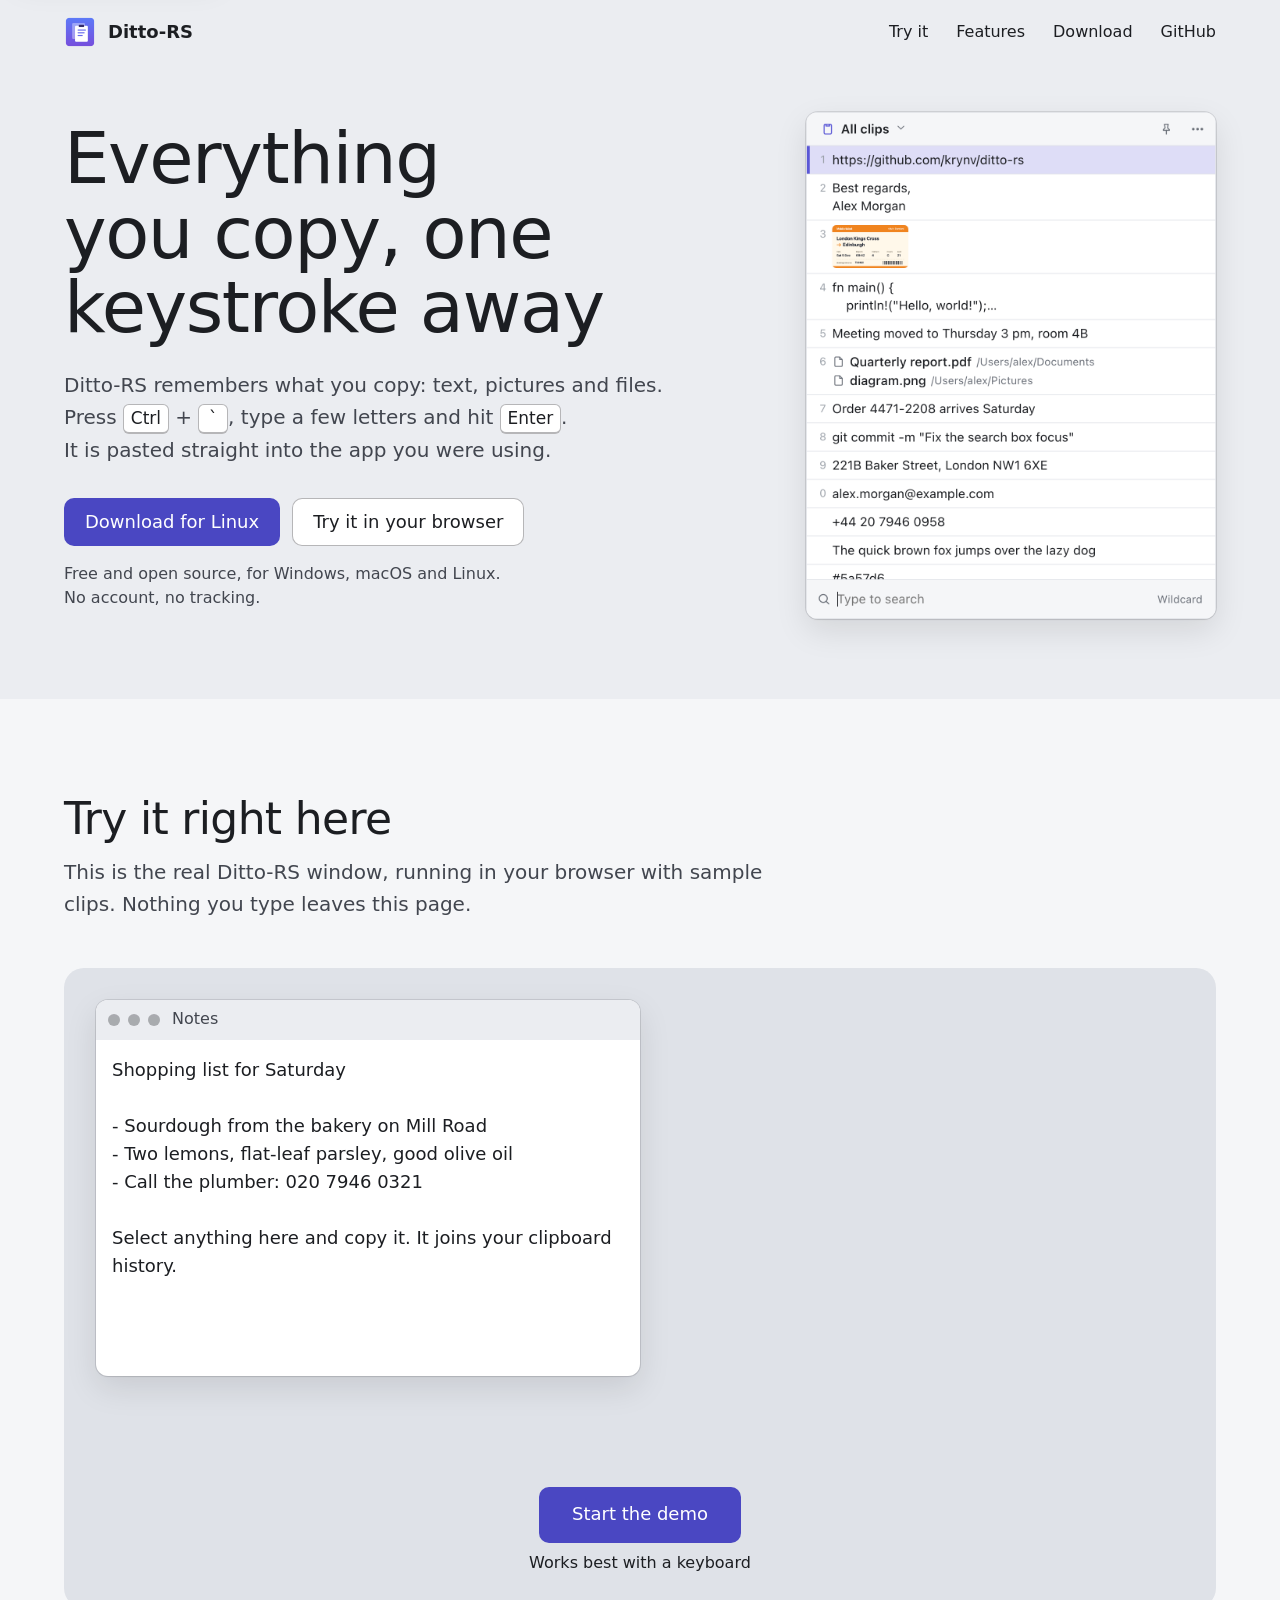
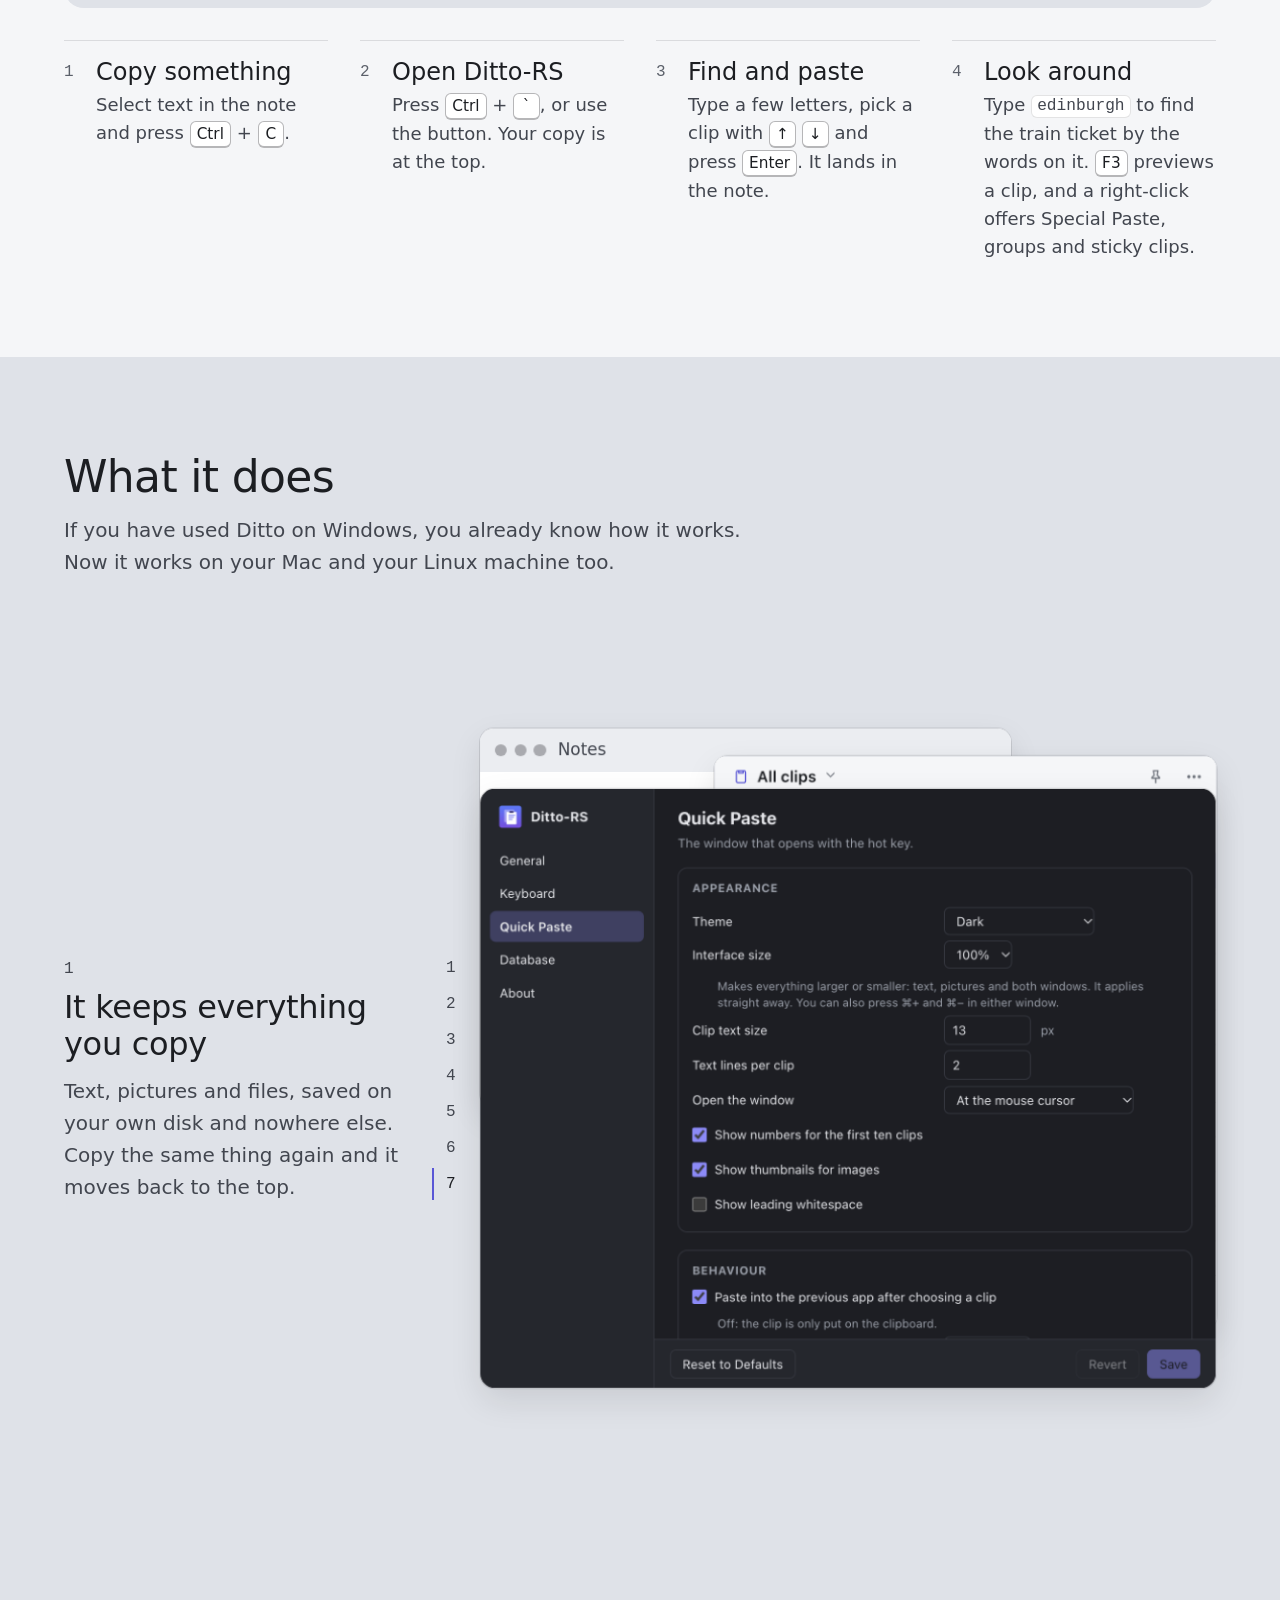
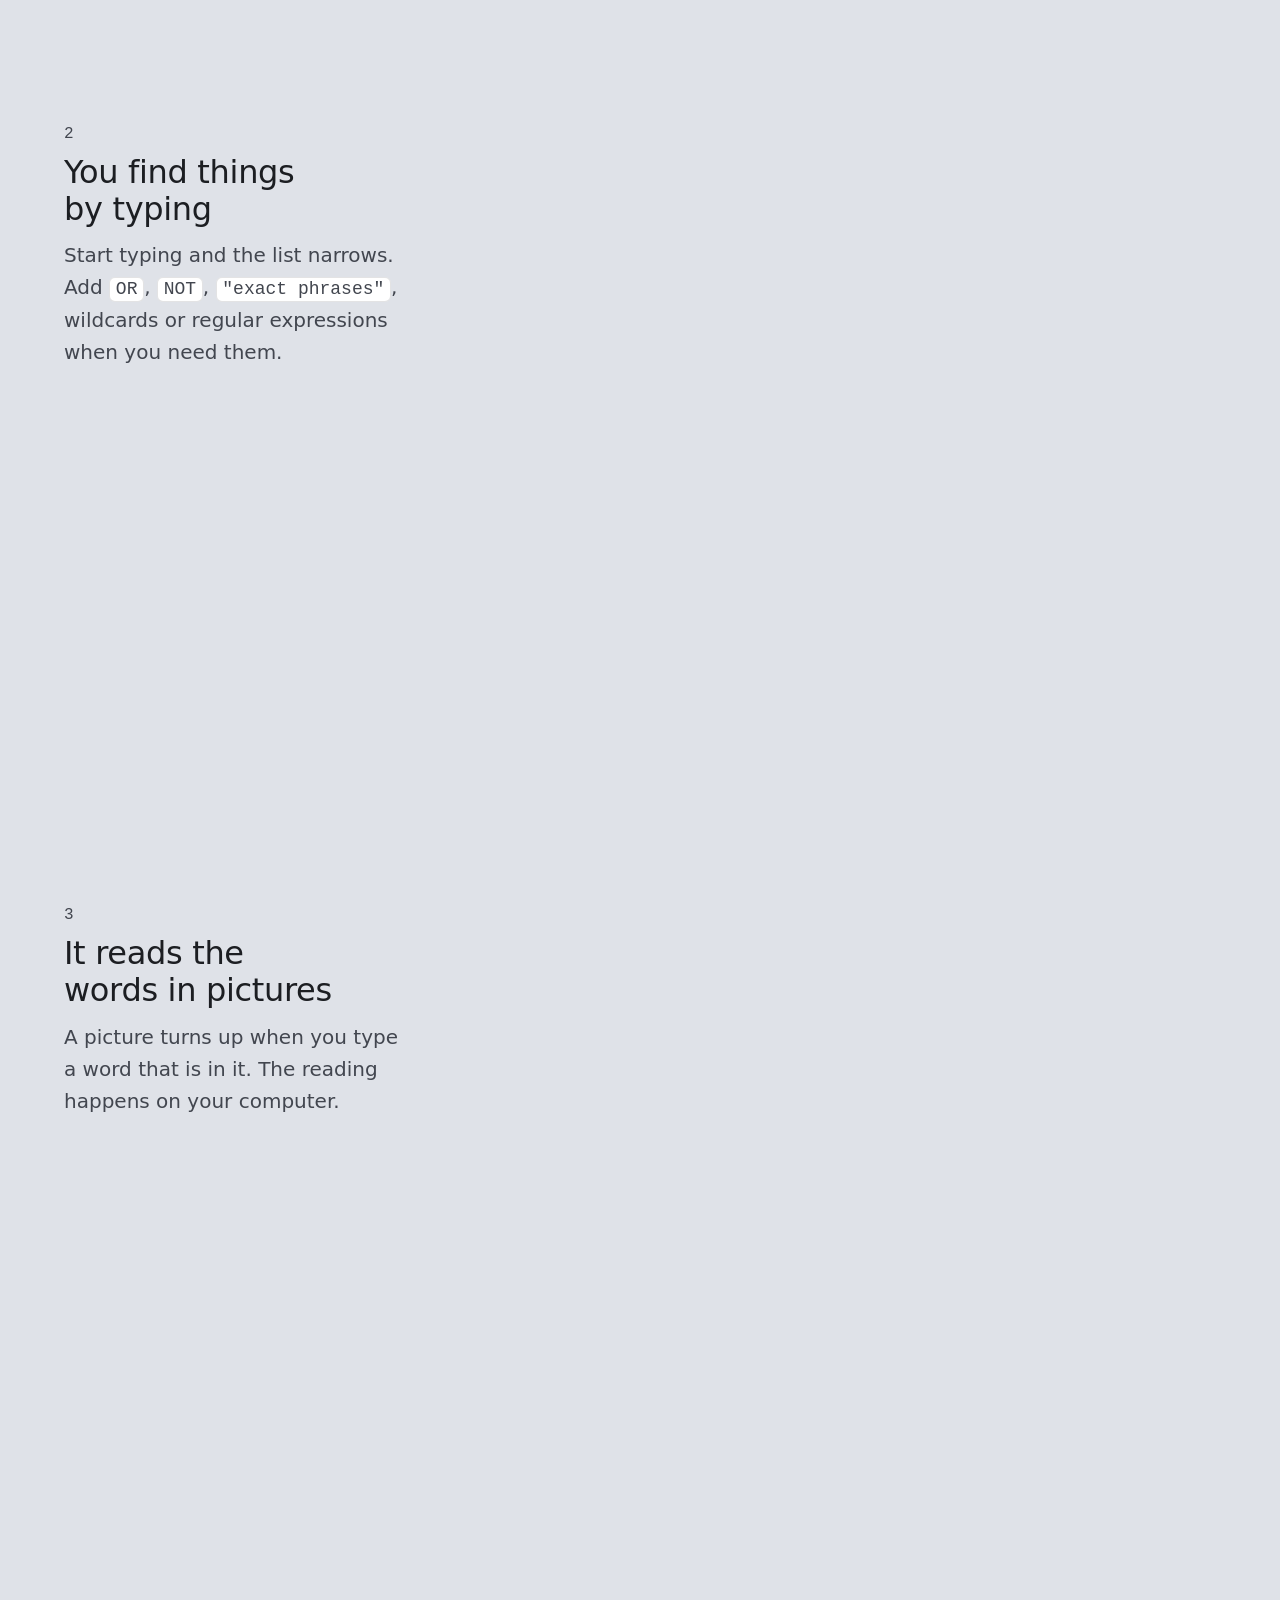
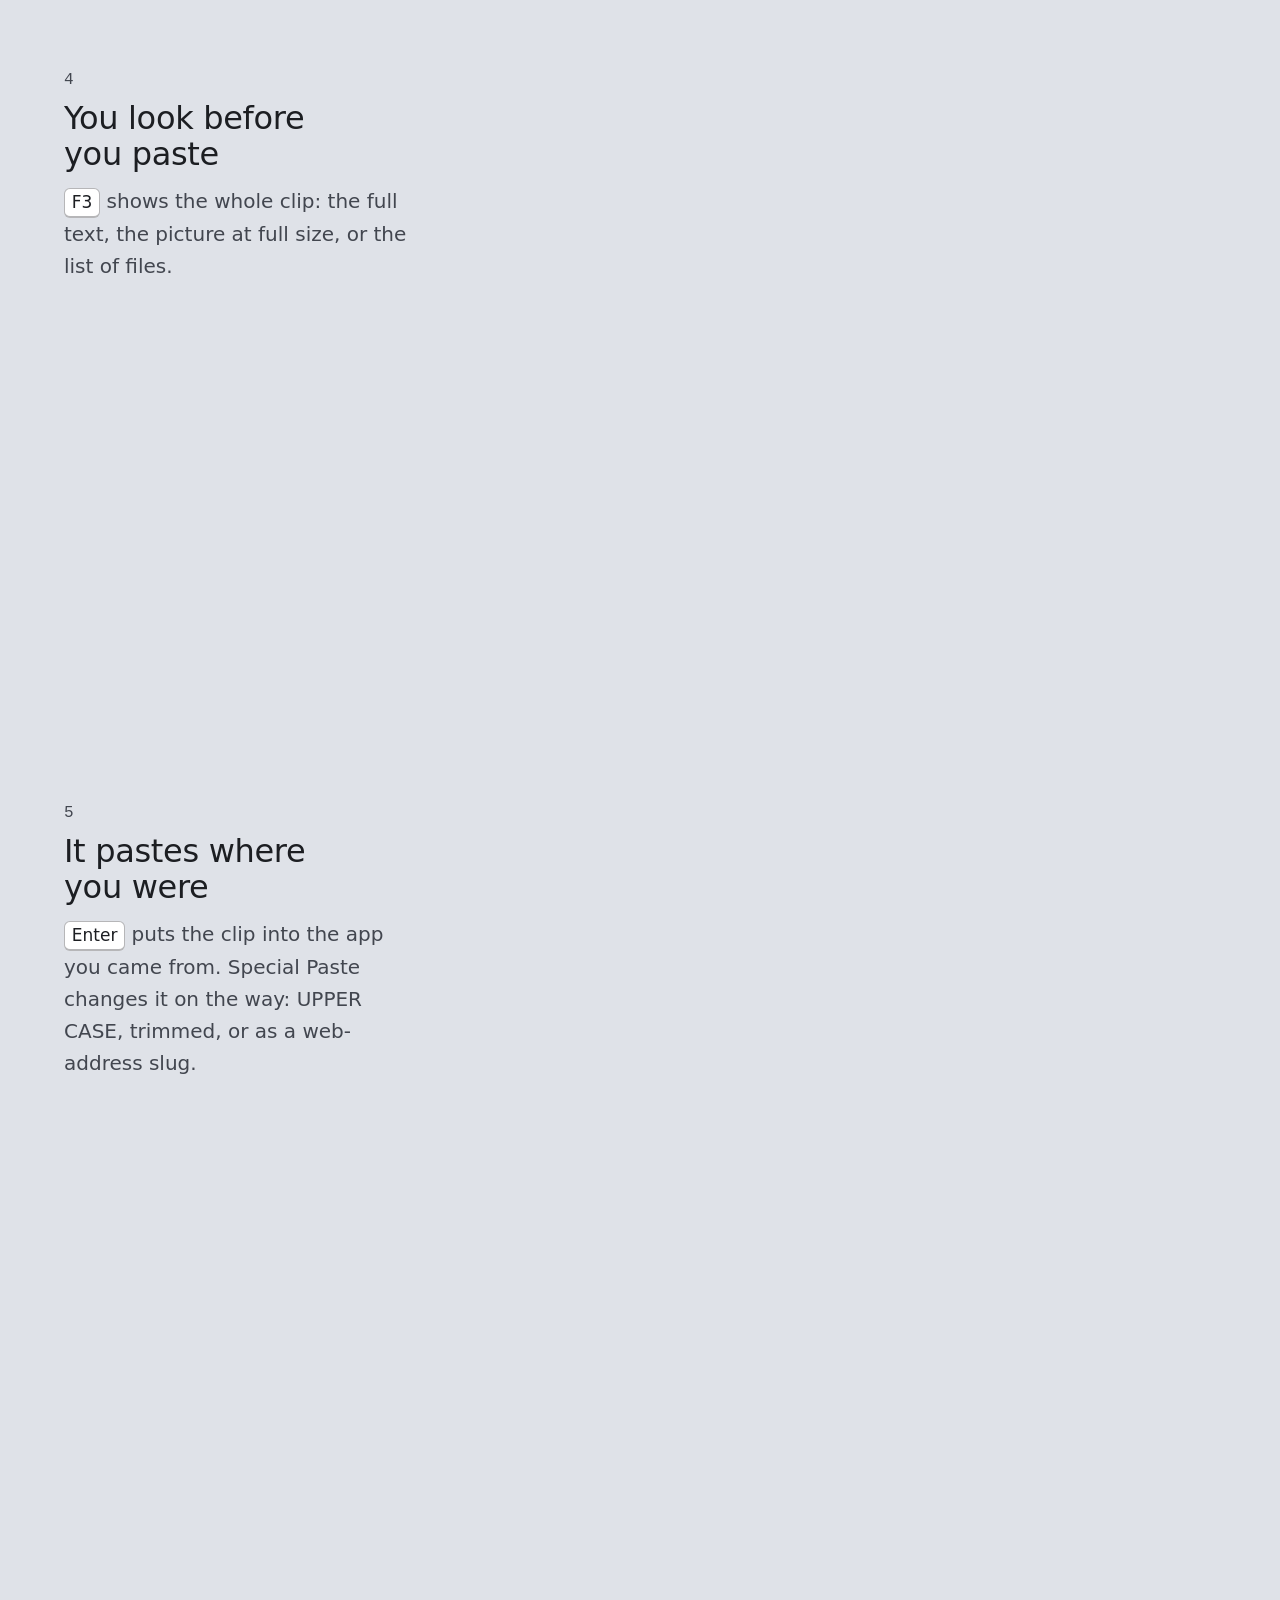
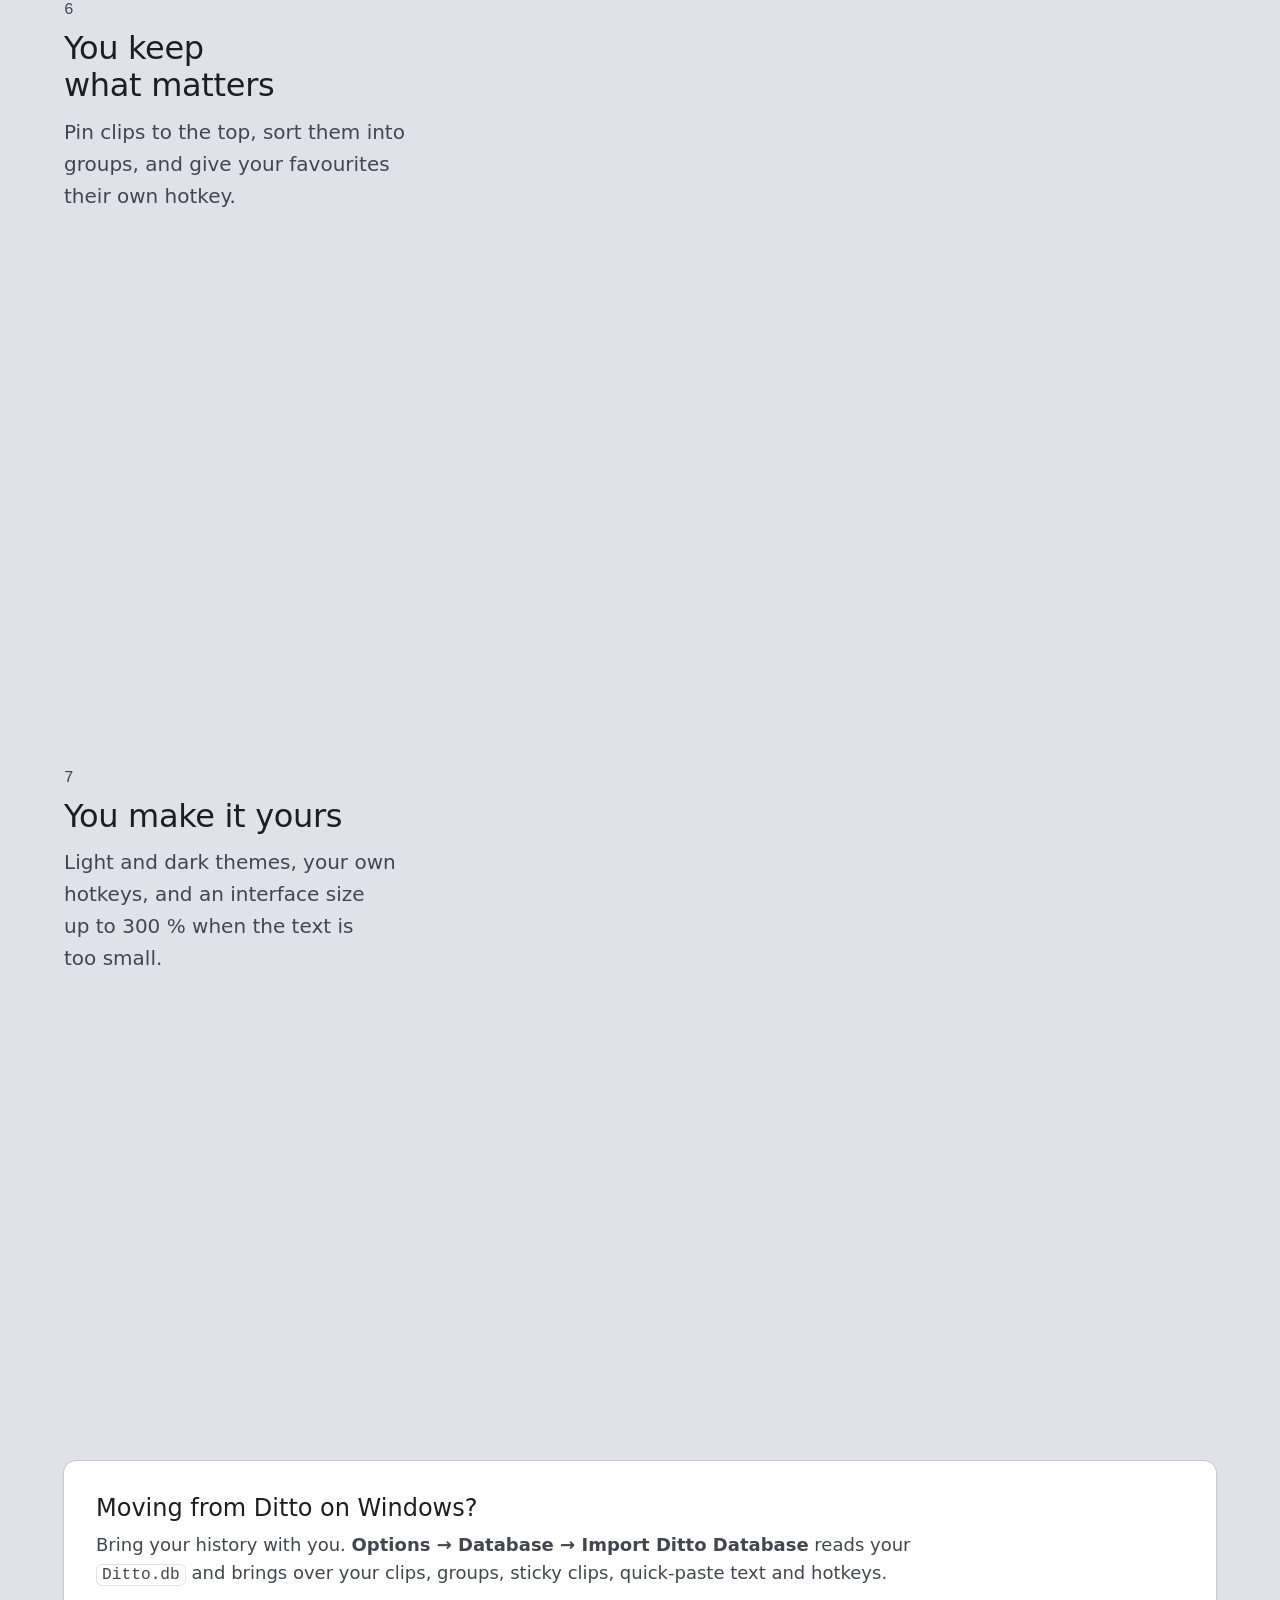
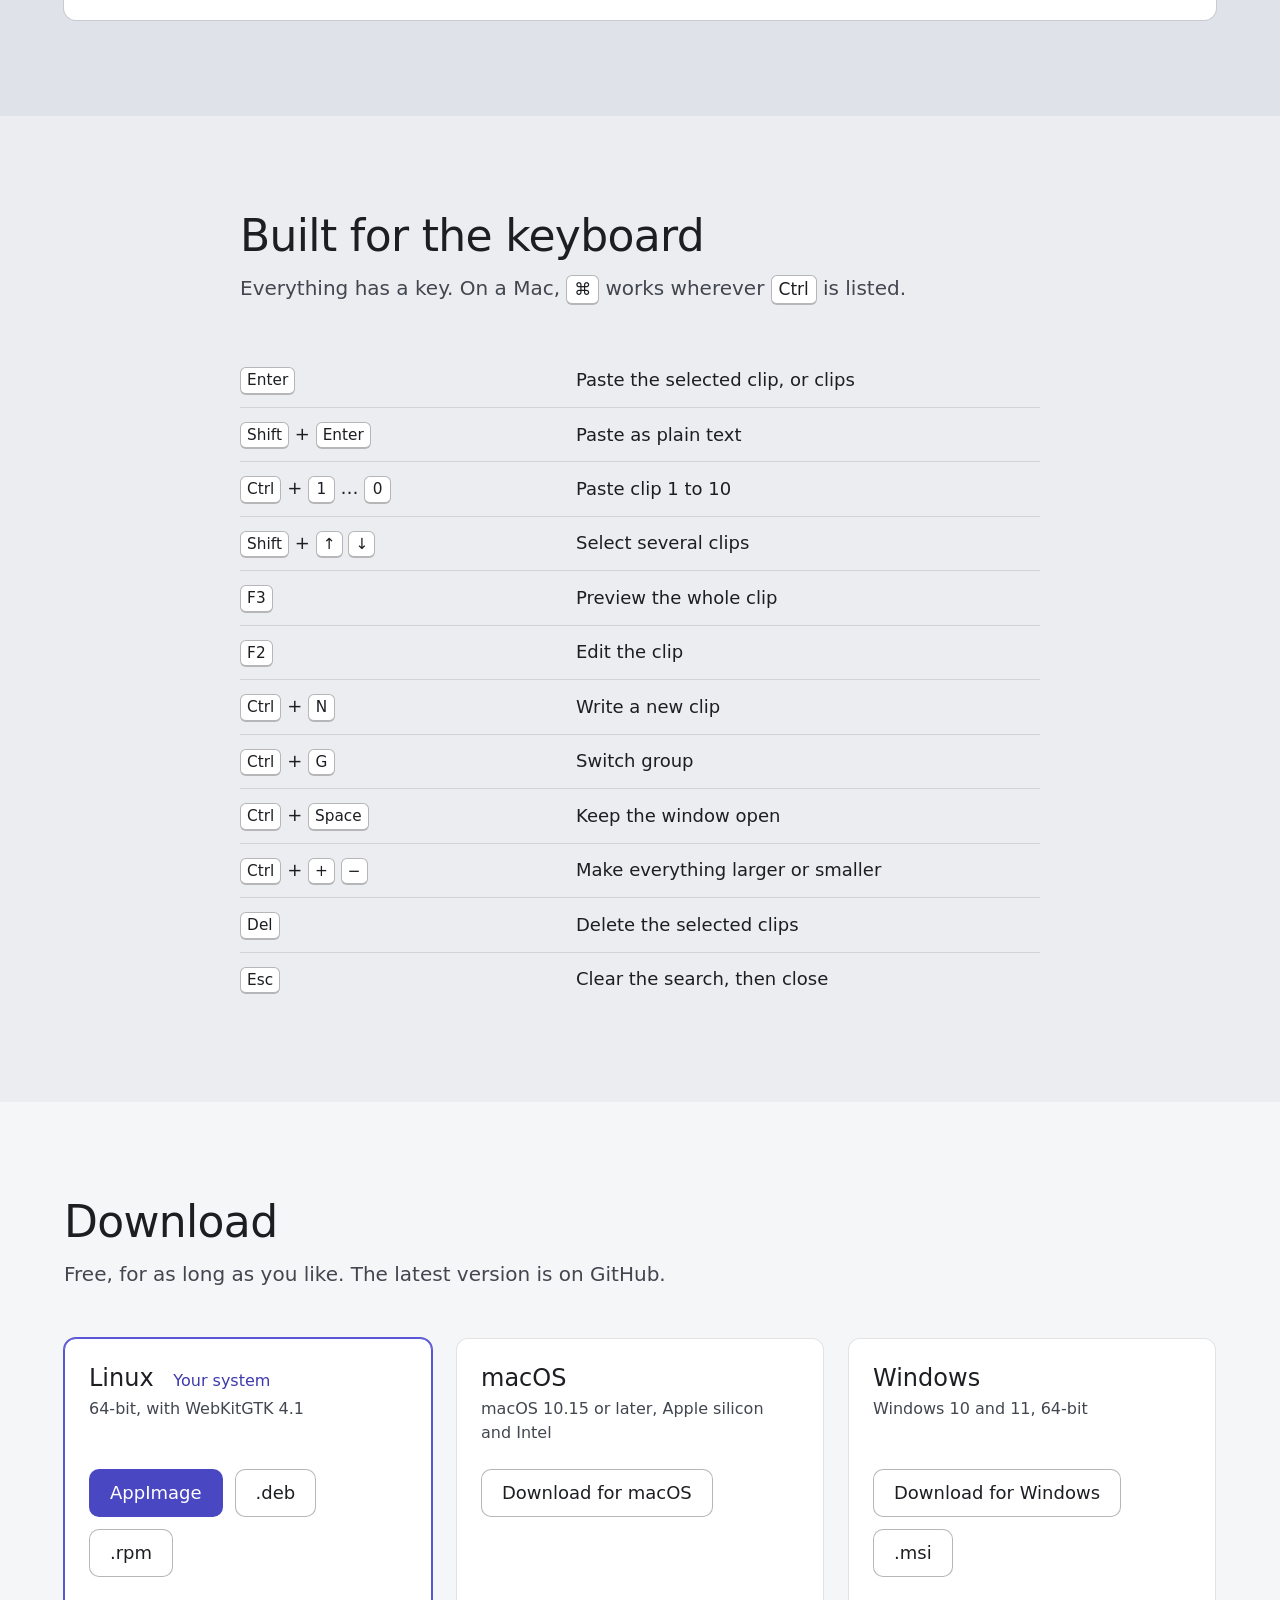
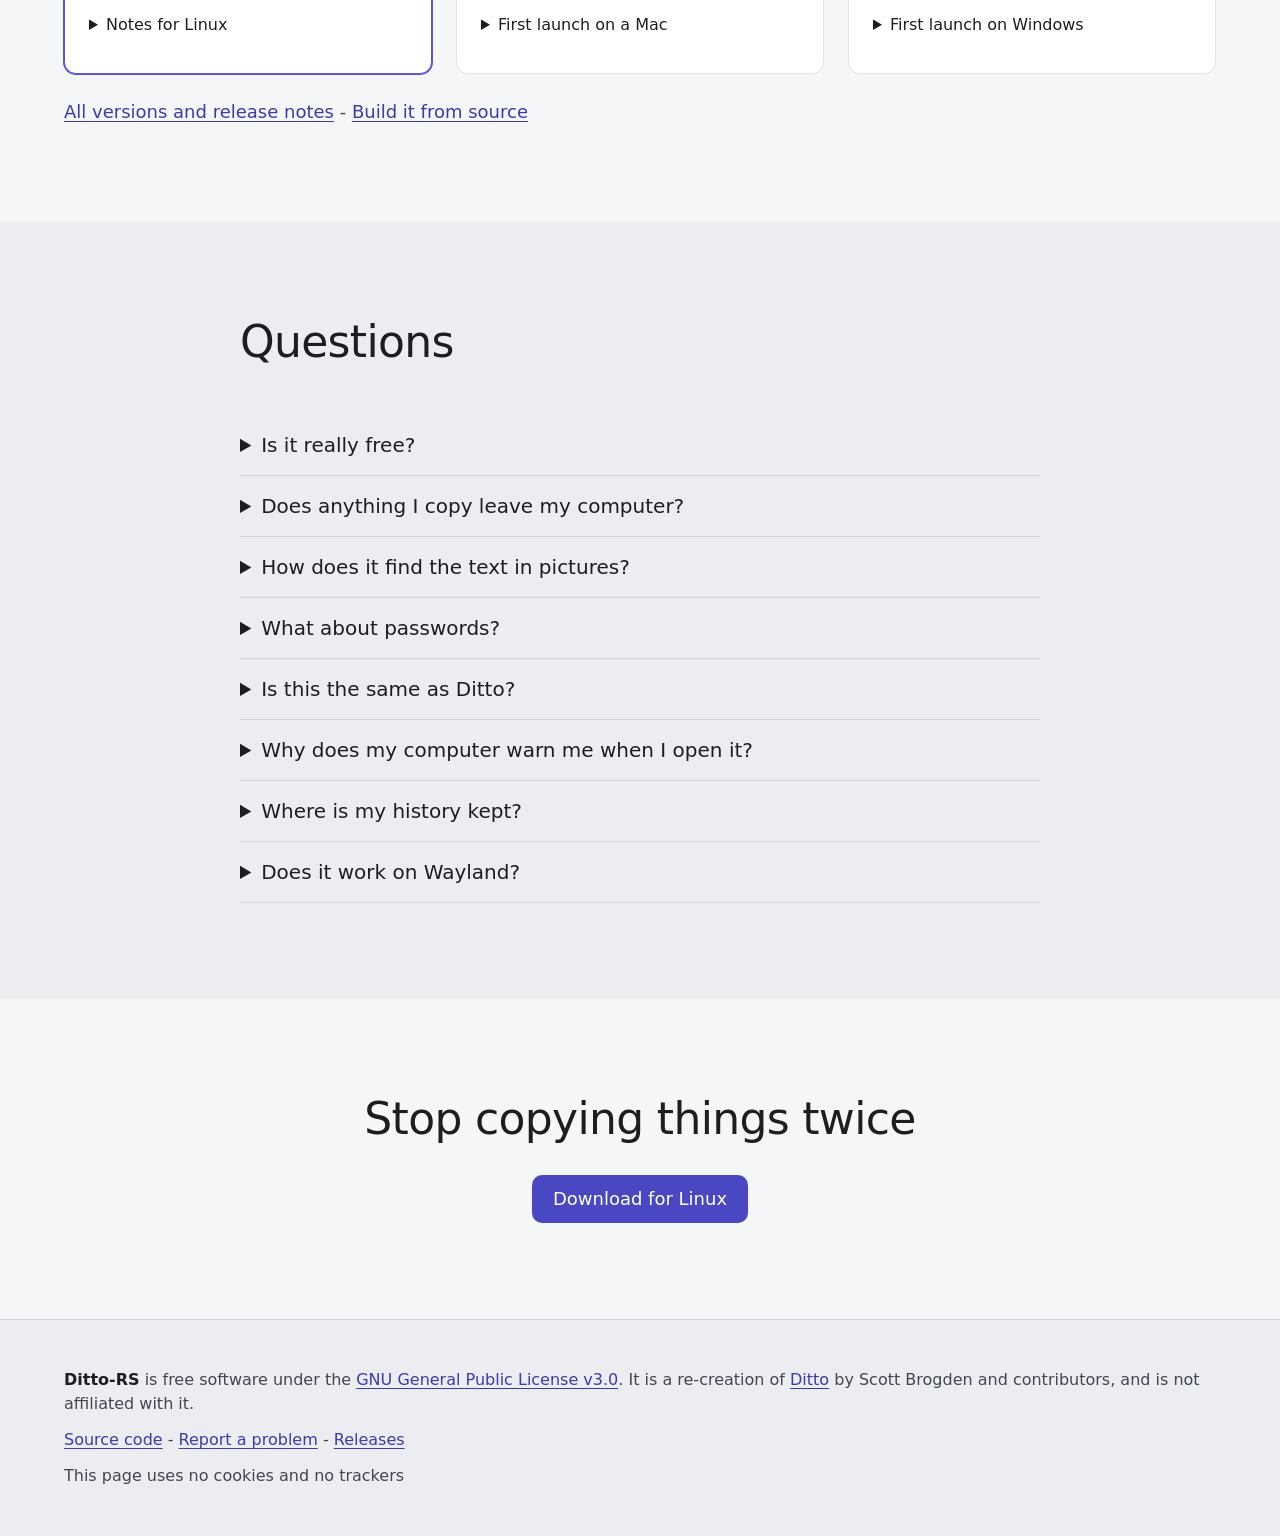
==== commit 881bcecb: "Website: the tour types its search a letter at a time On the way to "You find things by typing", the" ====
--- a/site/index.html
+++ b/site/index.html
@@ -253,23 +253,35 @@
                   </div>
                 </div>
                 <div class="tour-app">
-                  <picture>
+                  <picture data-layer="list">
                     <source media="(prefers-color-scheme: dark)" srcset="shots/tour-list-dark.webp">
                     <img src="shots/tour-list-light.webp" width="1050" height="1200" alt="" loading="lazy" decoding="async">
                   </picture>
-                  <picture>
+                  <picture data-layer="a">
+                    <source media="(prefers-color-scheme: dark)" srcset="shots/tour-find-1-dark.webp">
+                    <img src="shots/tour-find-1-light.webp" width="1050" height="1200" alt="" loading="lazy" decoding="async">
+                  </picture>
+                  <picture data-layer="al">
+                    <source media="(prefers-color-scheme: dark)" srcset="shots/tour-find-2-dark.webp">
+                    <img src="shots/tour-find-2-light.webp" width="1050" height="1200" alt="" loading="lazy" decoding="async">
+                  </picture>
+                  <picture data-layer="ale">
+                    <source media="(prefers-color-scheme: dark)" srcset="shots/tour-find-3-dark.webp">
+                    <img src="shots/tour-find-3-light.webp" width="1050" height="1200" alt="" loading="lazy" decoding="async">
+                  </picture>
+                  <picture data-layer="alex">
                     <source media="(prefers-color-scheme: dark)" srcset="shots/tour-find-dark.webp">
                     <img src="shots/tour-find-light.webp" width="1050" height="1200" alt="" loading="lazy" decoding="async">
                   </picture>
-                  <picture>
+                  <picture data-layer="picture">
                     <source media="(prefers-color-scheme: dark)" srcset="shots/tour-picture-dark.webp">
                     <img src="shots/tour-picture-light.webp" width="1050" height="1200" alt="" loading="lazy" decoding="async">
                   </picture>
-                  <picture>
+                  <picture data-layer="preview">
                     <source media="(prefers-color-scheme: dark)" srcset="shots/tour-preview-dark.webp">
                     <img src="shots/tour-preview-light.webp" width="1050" height="1200" alt="" loading="lazy" decoding="async">
                   </picture>
-                  <picture>
+                  <picture data-layer="organise">
                     <source media="(prefers-color-scheme: dark)" srcset="shots/tour-organise-dark.webp">
                     <img src="shots/tour-organise-light.webp" width="1050" height="1200" alt="" loading="lazy" decoding="async">
                   </picture>
--- a/site/style.css
+++ b/site/style.css
@@ -241,11 +241,15 @@
    scene that stays in view, and the script sets these on the stage:
      --p, --wipe            how far through the tour, and through the change of theme: 0 to 1,
                             following the scrolling
-     --t1 --t2 --t3 --t6    each change of scene: 0 before it, 1 after
+     --k1 --k2 --k3 --t1    the search being typed, a letter at a time: 0 before each, 1 after
+     --t2 --t3 --t6         each later change of scene: 0 before it, 1 after
      --paste                1 while the clip is pasted into the note, 0 before and after
      --landed --later       1 once the paste has landed, and once it is over
    The second group are switches. They are registered as numbers so that a transition can run
    on them: a change of scene then plays through smoothly, wherever the scrolling stops. */
+@property --k1 { syntax: "<number>"; inherits: true; initial-value: 0; }
+@property --k2 { syntax: "<number>"; inherits: true; initial-value: 0; }
+@property --k3 { syntax: "<number>"; inherits: true; initial-value: 0; }
 @property --t1 { syntax: "<number>"; inherits: true; initial-value: 0; }
 @property --t2 { syntax: "<number>"; inherits: true; initial-value: 0; }
 @property --t3 { syntax: "<number>"; inherits: true; initial-value: 0; }
@@ -253,7 +257,7 @@
 @property --paste { syntax: "<number>"; inherits: true; initial-value: 0; }
 @property --landed { syntax: "<number>"; inherits: true; initial-value: 0; }
 .tour-stage { --p: 0; --wipe: 0; --later: 0; --glide: cubic-bezier(0.22, 1, 0.36, 1);
-  transition: --t1 0.45s var(--glide), --t2 0.45s var(--glide), --t3 0.45s var(--glide), --t6 0.7s var(--glide), --paste 0.7s var(--glide), --landed 0.3s ease 0.3s; }
+  transition: --k1 0.12s linear, --k2 0.12s linear, --k3 0.12s linear, --t1 0.12s linear, --t2 0.45s var(--glide), --t3 0.45s var(--glide), --t6 0.7s var(--glide), --paste 0.7s var(--glide), --landed 0.3s ease 0.3s; }
 .tour.is-live .tour-body { display: grid; grid-template-columns: minmax(0, 22rem) minmax(0, 1fr); column-gap: 4rem; }
 /* Room above and below, so the scene is in place for the first step and stays through the last. */
 .tour.is-live .tour-steps { display: block; padding-block: 8svh 16svh; }
@@ -301,11 +305,15 @@
   translate: calc((1 - var(--t6)) * 8cqw) calc((1 - var(--t6)) * 5cqw); }
 .tour-app picture, .tour-options picture { position: absolute; inset: 0; }
 .tour-app img, .tour-options img { width: 100%; height: 100%; }
-/* The same window, changing: each state fades in over the one before. */
-.tour-app picture:nth-child(2) { opacity: var(--t1); }
-.tour-app picture:nth-child(3) { opacity: var(--t2); }
-.tour-app picture:nth-child(4) { opacity: var(--t3); }
-.tour-app picture:nth-child(5) { opacity: var(--later); }
+/* The same window, changing: each state fades in over the one before. The search is typed
+   a letter at a time, each letter its own picture of the list as it narrows. */
+.tour-app [data-layer="a"] { opacity: var(--k1); }
+.tour-app [data-layer="al"] { opacity: var(--k2); }
+.tour-app [data-layer="ale"] { opacity: var(--k3); }
+.tour-app [data-layer="alex"] { opacity: var(--t1); }
+.tour-app [data-layer="picture"] { opacity: var(--t2); }
+.tour-app [data-layer="preview"] { opacity: var(--t3); }
+.tour-app [data-layer="organise"] { opacity: var(--later); }
 /* The other theme sweeps across the Options window, behind a thin line. */
 .tour-other { clip-path: inset(0 calc((1 - var(--wipe)) * 100%) 0 0); }
 .tour-options::after { content: ""; position: absolute; top: 0; bottom: 0; left: calc(var(--wipe) * 100% - 1px); width: 2px; background: var(--accent); opacity: calc(4 * var(--wipe) * (1 - var(--wipe))); }
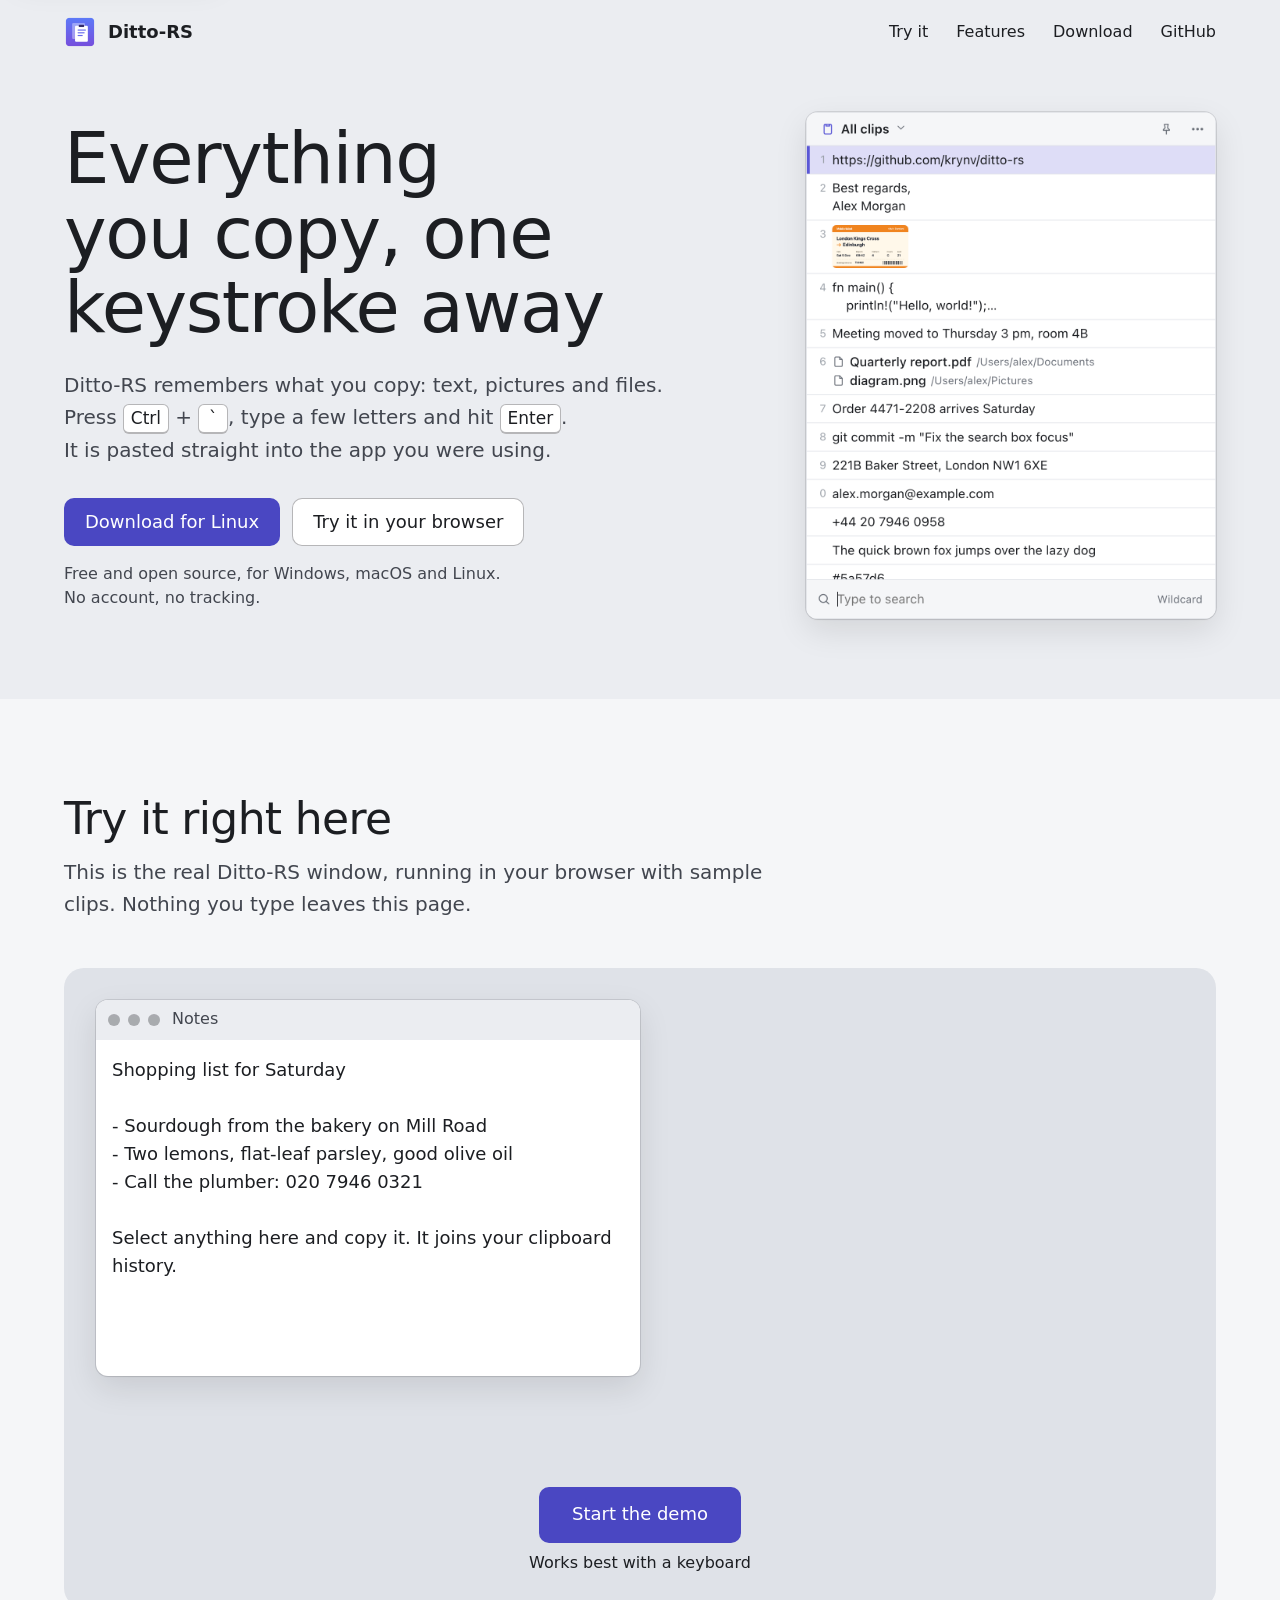
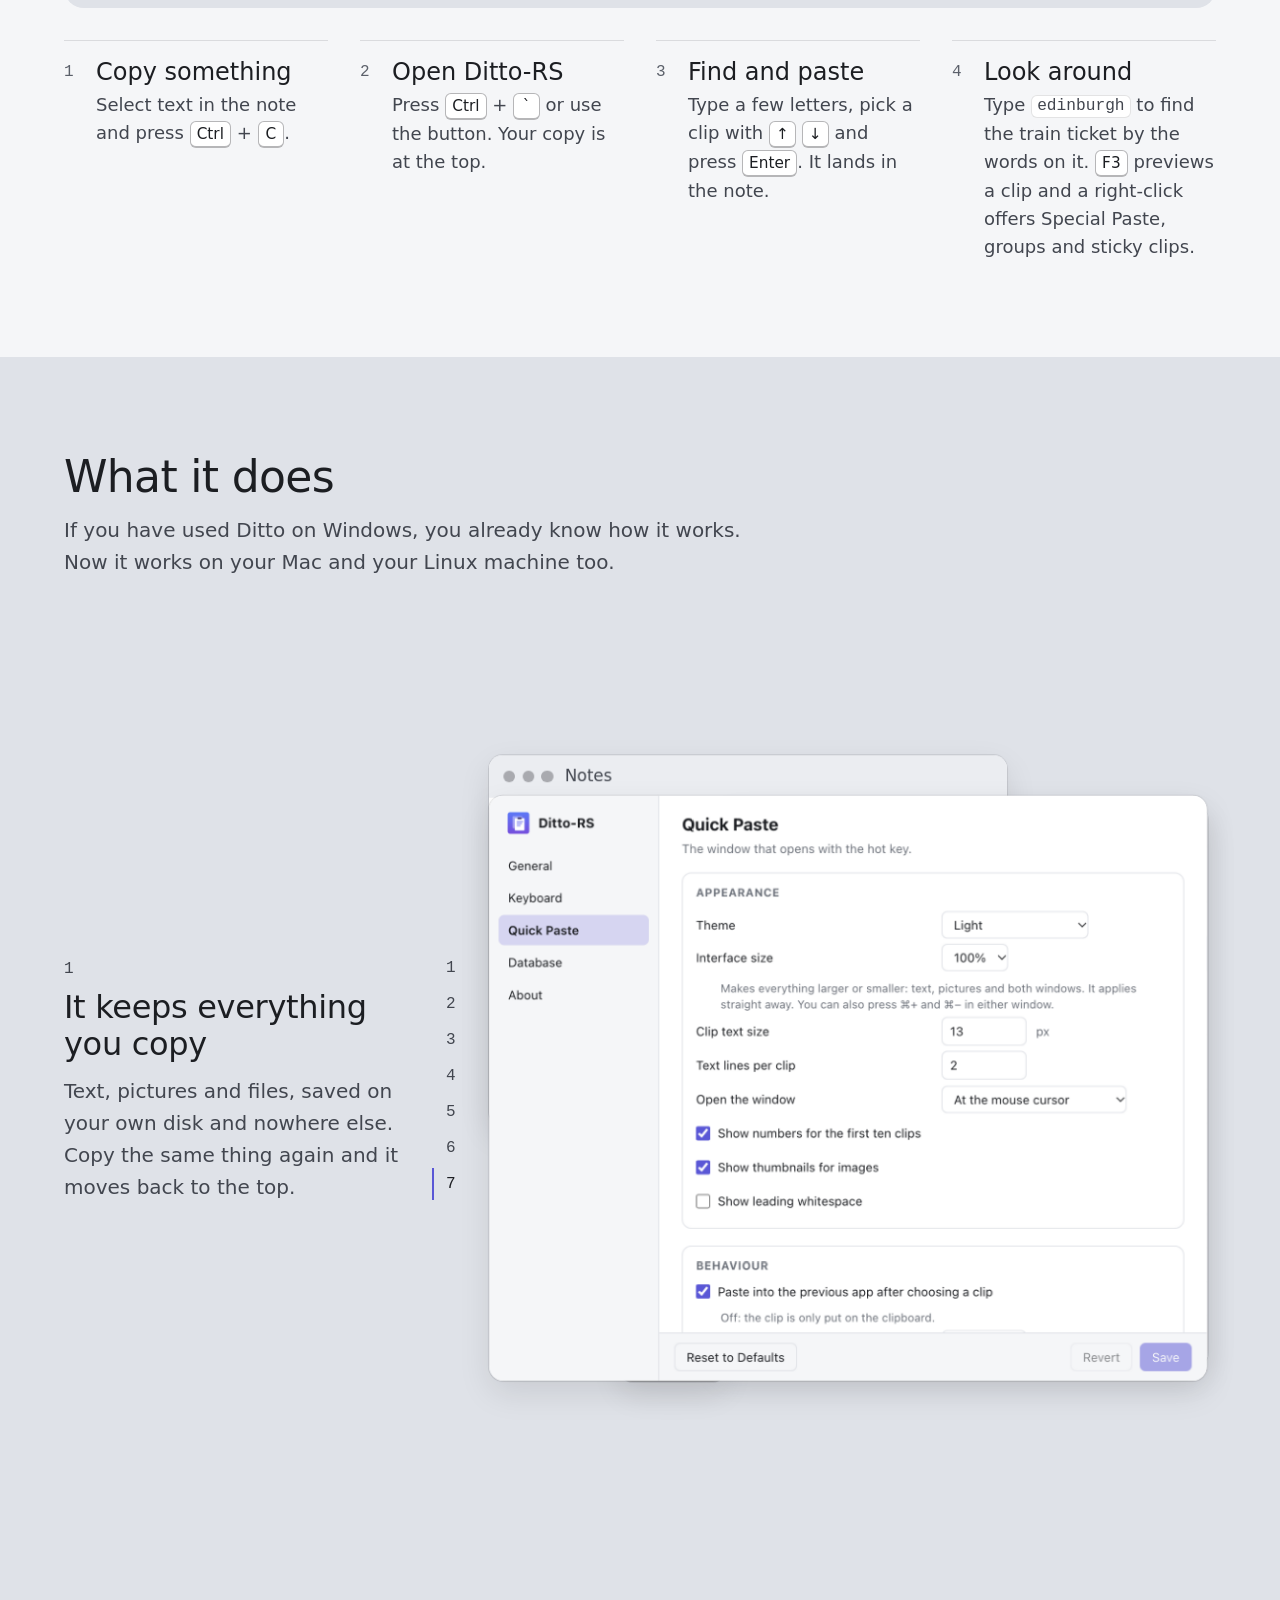
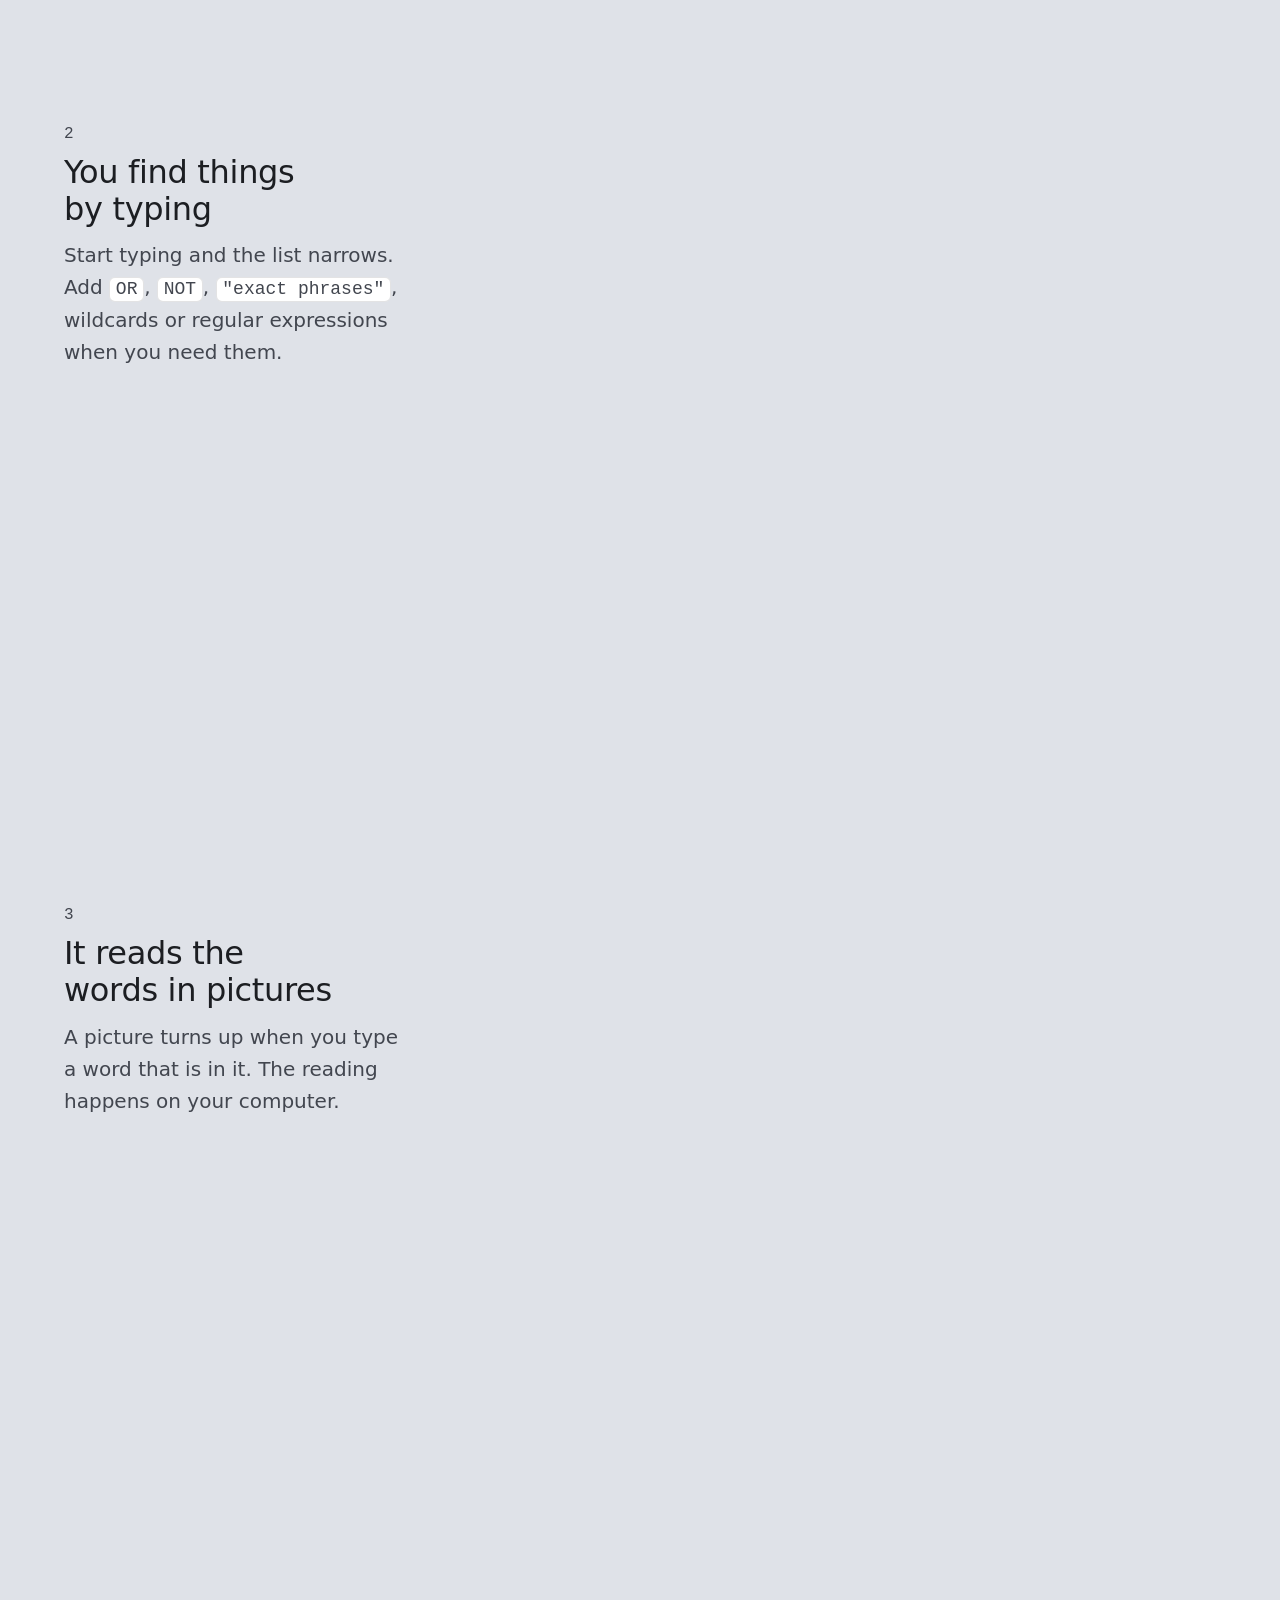
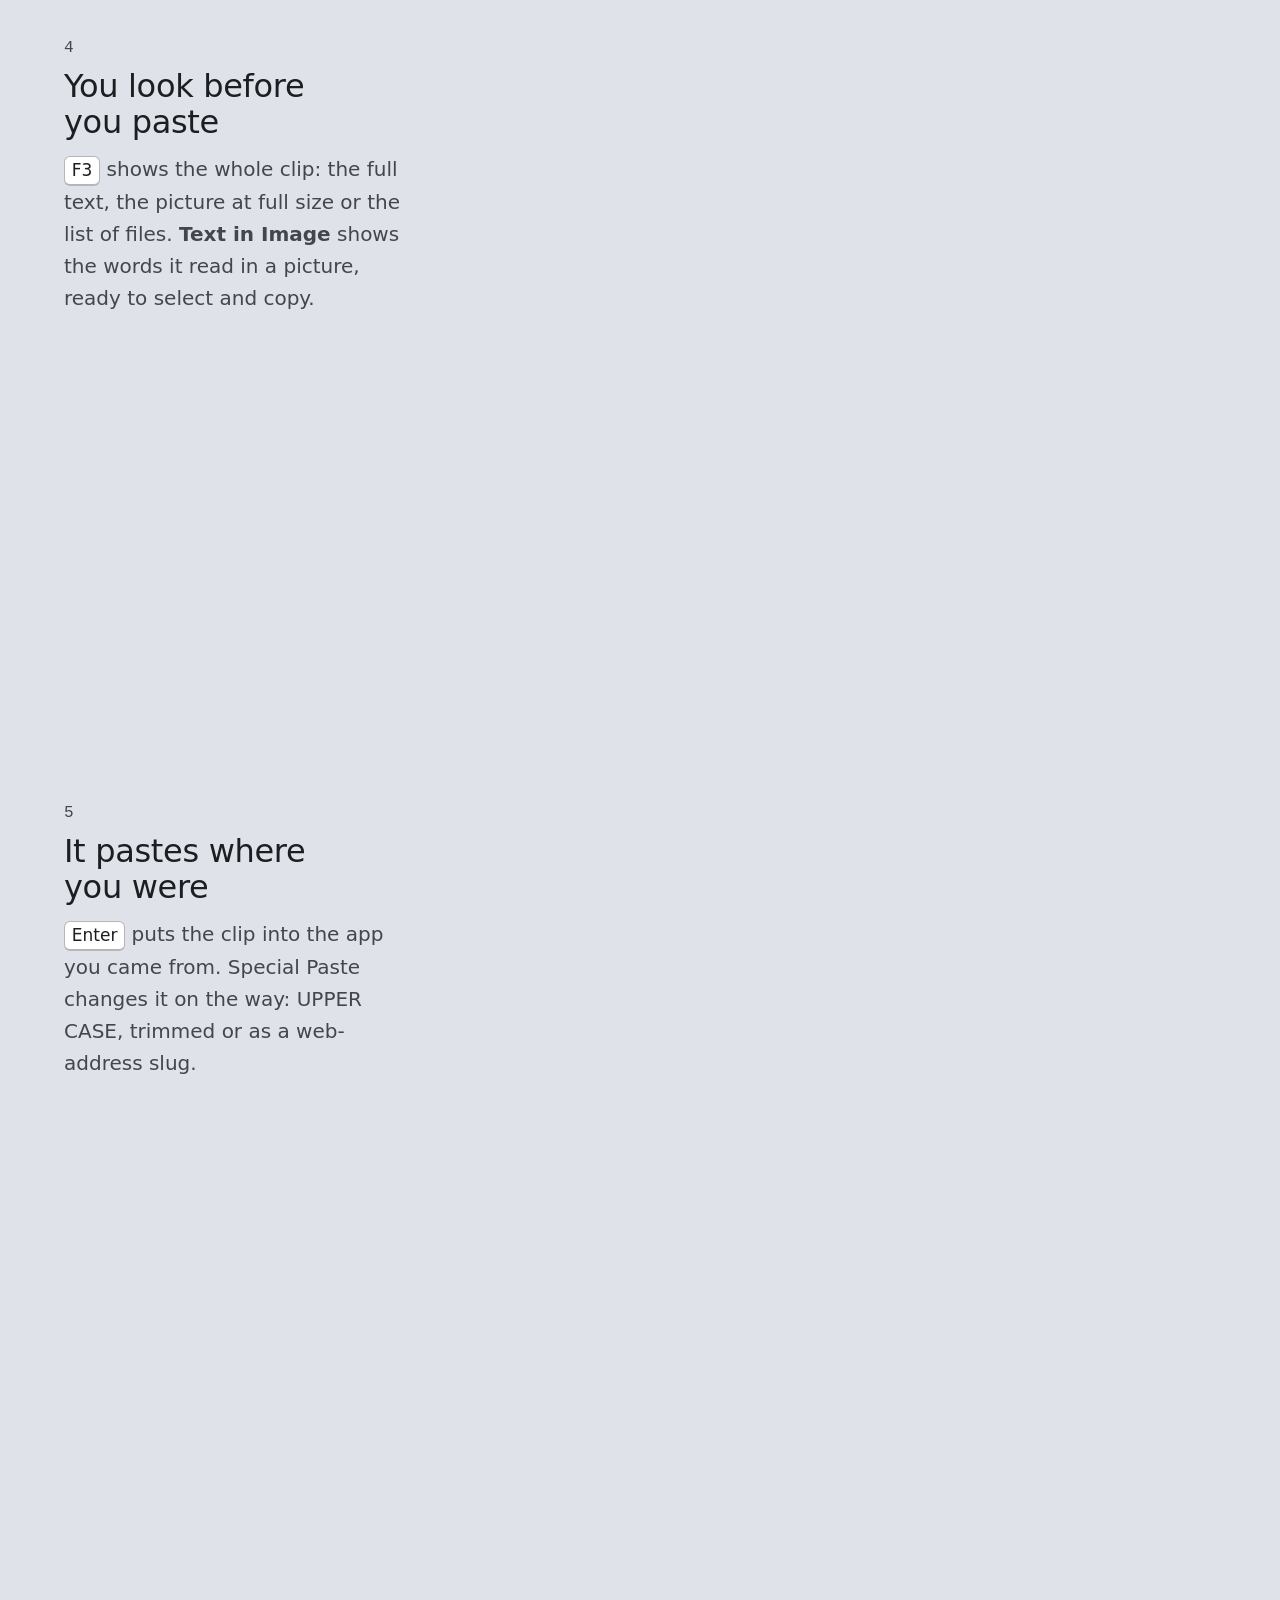
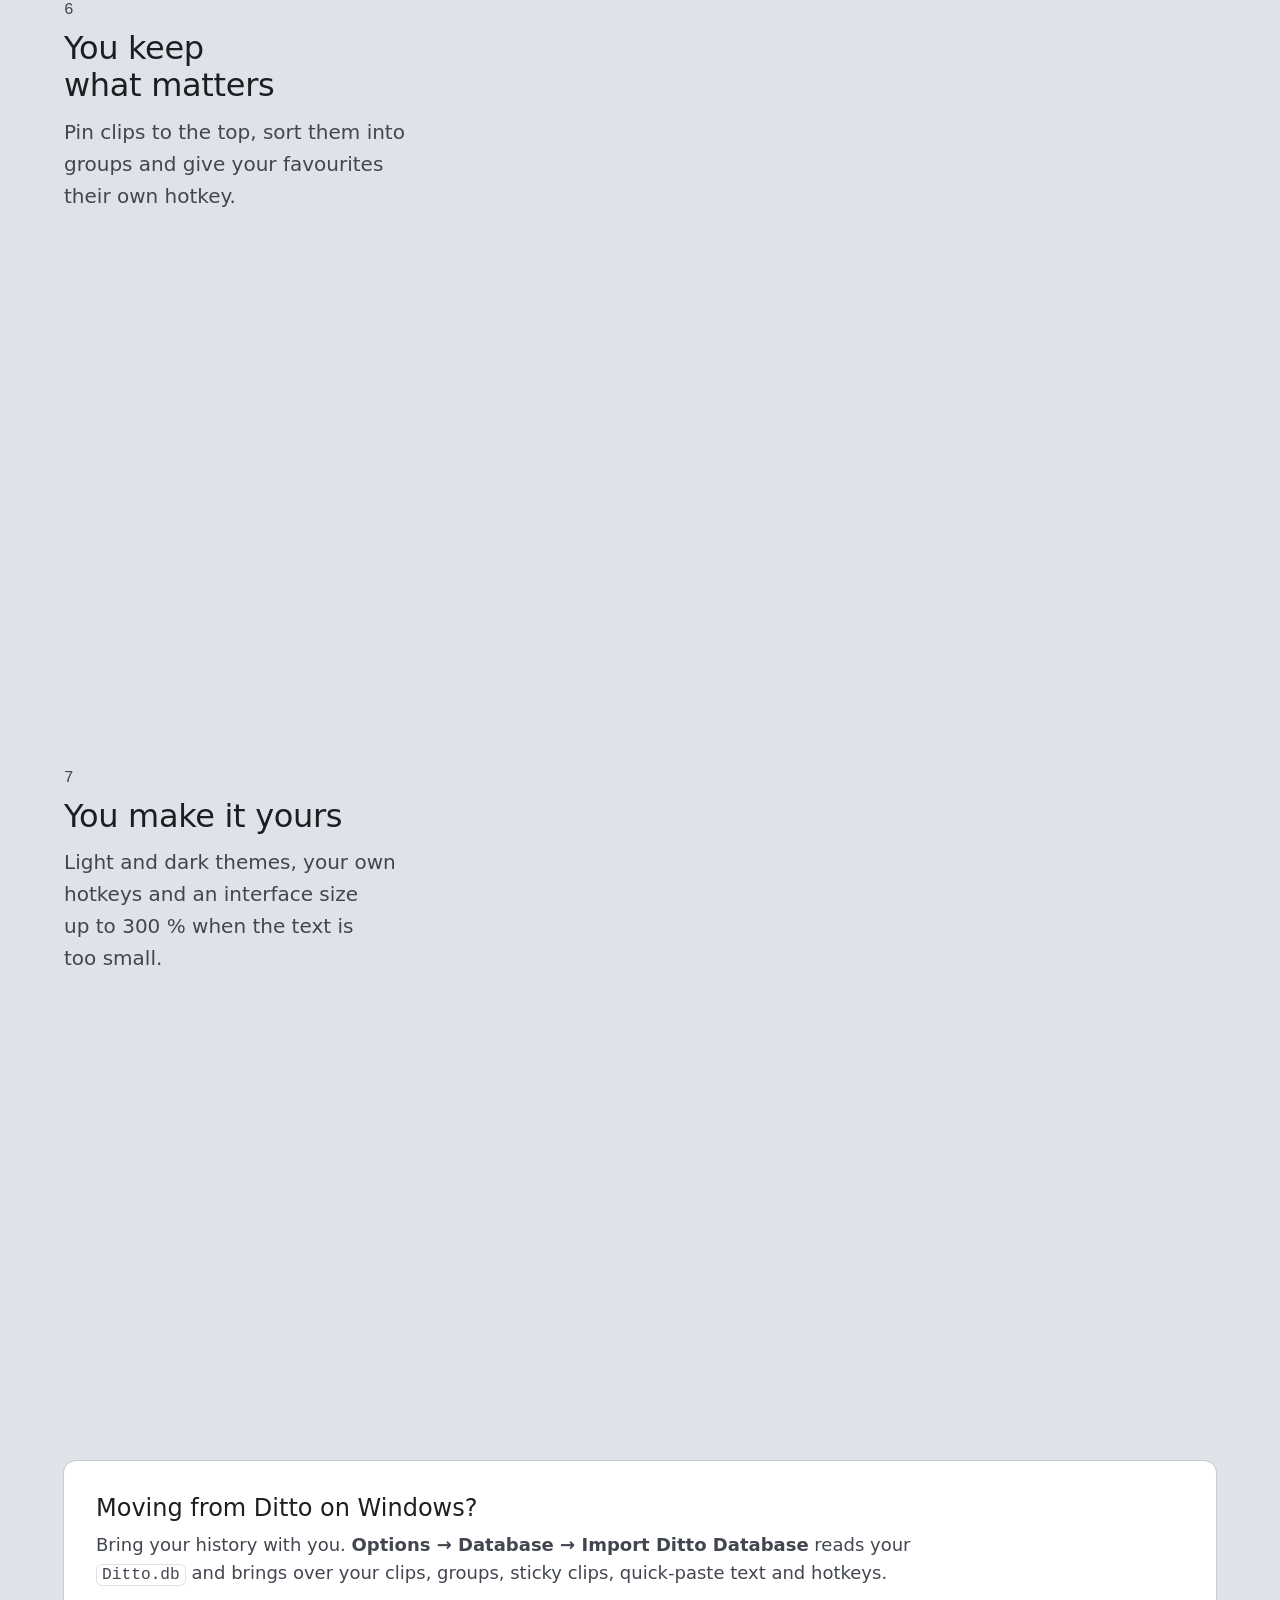
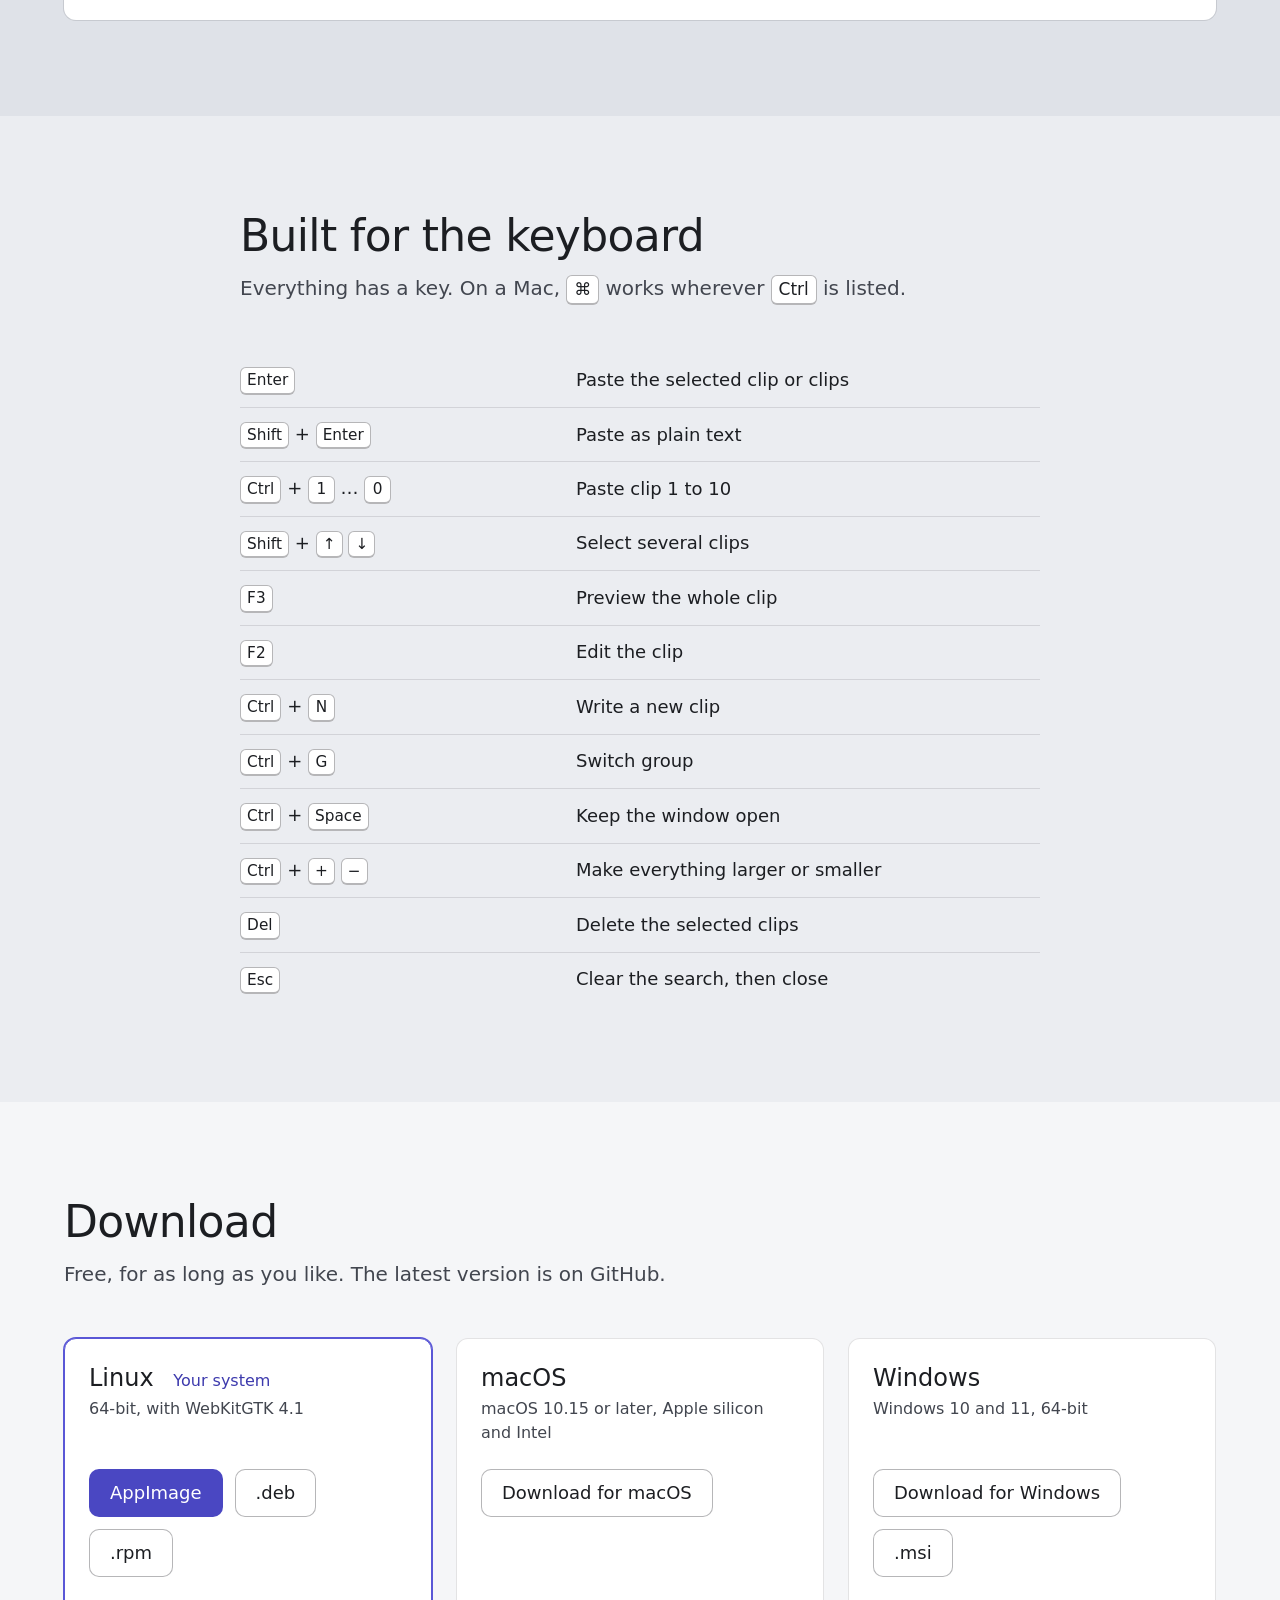
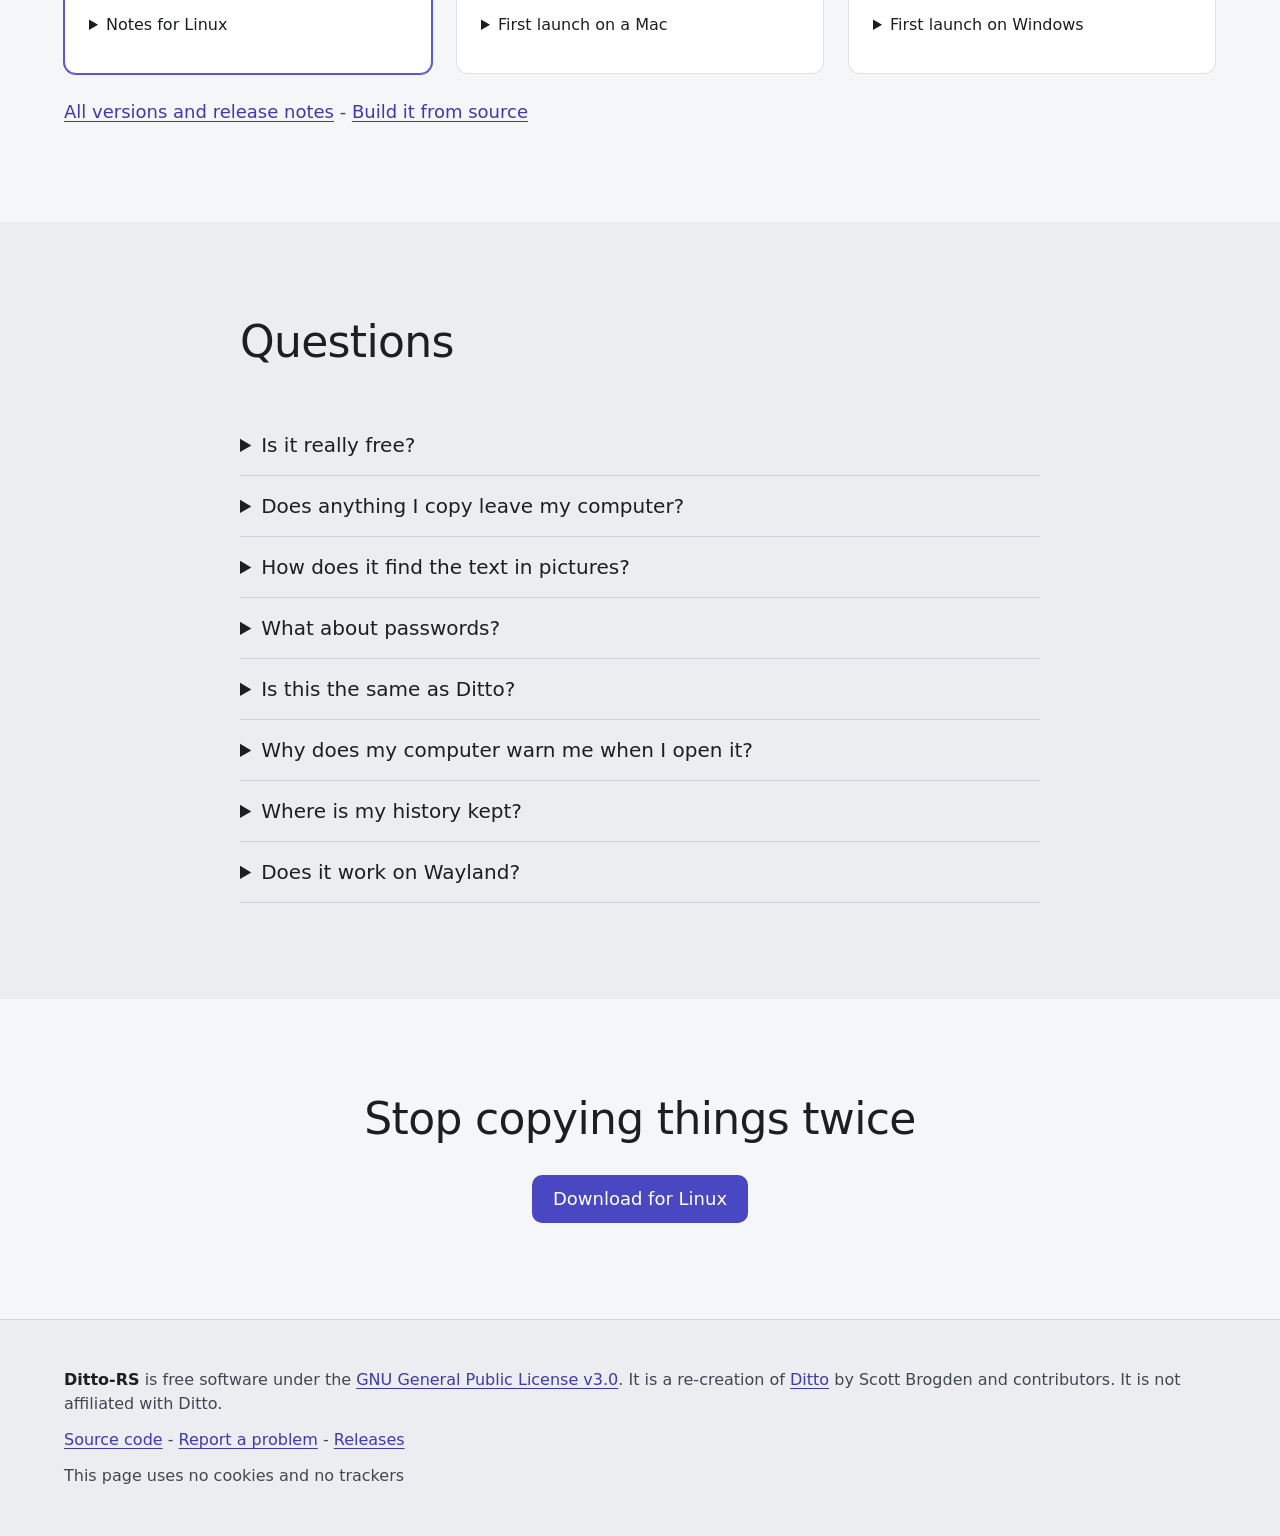
==== commit 43bef3b7: "Website: the tour follows one clip from search to paste; British spelling The tour's window now play" ====
--- a/site/index.html
+++ b/site/index.html
@@ -4,7 +4,7 @@
   <meta charset="utf-8">
   <meta name="viewport" content="width=device-width, initial-scale=1">
   <title>Ditto-RS: a clipboard manager for Windows, macOS and Linux</title>
-  <meta name="description" content="Ditto-RS keeps a searchable history of everything you copy: text, pictures and files. Press a hotkey, type a few letters, press Enter. Free, open source, and nothing leaves your computer.">
+  <meta name="description" content="Ditto-RS keeps a searchable history of everything you copy: text, pictures and files. Press a hotkey, type a few letters, press Enter. Free and open source. Nothing leaves your computer.">
   <link rel="canonical" href="https://krynv.github.io/ditto-rs/">
   <meta name="color-scheme" content="light dark">
   <meta name="theme-color" content="#ebedf1" media="(prefers-color-scheme: light)">
@@ -96,7 +96,7 @@
         <div class="demo-desktop">
           <div class="demo-window" id="demo-notes">
             <div class="demo-titlebar"><span class="demo-dots" aria-hidden="true"><i></i><i></i><i></i></span><span>Notes</span></div>
-            <label class="visually-hidden" for="demo-note">A sample note. Copy text from it, and paste clips into it.</label>
+            <label class="visually-hidden" for="demo-note">A sample note. Copy text from it and paste clips into it.</label>
             <textarea id="demo-note" spellcheck="false" autocomplete="off">Shopping list for Saturday
 
 - Sourdough from the bakery on Mill Road
@@ -123,7 +123,7 @@
           </li>
           <li>
             <h3>Open Ditto-RS</h3>
-            <p>Press <kbd>Ctrl</kbd>&nbsp;+&nbsp;<kbd>`</kbd>, or use the button. Your copy is at the top.</p>
+            <p>Press <kbd>Ctrl</kbd>&nbsp;+&nbsp;<kbd>`</kbd> or use the button. Your copy is at the top.</p>
             <button class="button small" id="demo-open" type="button" hidden>Open Ditto-RS</button>
           </li>
           <li>
@@ -132,7 +132,7 @@
           </li>
           <li>
             <h3>Look around</h3>
-            <p>Type <code>edinburgh</code> to find the train ticket by the words on it. <kbd>F3</kbd> previews a clip, and a right-click offers Special Paste, groups and sticky clips.</p>
+            <p>Type <code>edinburgh</code> to find the train ticket by the words on it. <kbd>F3</kbd> previews a clip and a right-click offers Special Paste, groups and sticky clips.</p>
           </li>
         </ol>
       </div>
@@ -195,7 +195,7 @@
             <li class="tour-step">
               <div class="tour-words">
                 <h3>You look before you paste</h3>
-                <p><kbd>F3</kbd> shows the whole clip: the full text, the picture at full size, or the list of files.</p>
+                <p><kbd>F3</kbd> shows the whole clip: the full text, the picture at full size or the list of files. <strong>Text in Image</strong> shows the words it read in a picture, ready to select and copy.</p>
               </div>
               <figure class="tour-still">
                 <picture>
@@ -208,26 +208,26 @@
             <li class="tour-step">
               <div class="tour-words">
                 <h3>It pastes where you were</h3>
-                <p><kbd>Enter</kbd> puts the clip into the app you came from. Special Paste changes it on the way: UPPER CASE, trimmed, or as a web-address slug.</p>
+                <p><kbd>Enter</kbd> puts the clip into the app you came from. Special Paste changes it on the way: UPPER CASE, trimmed or as a web-address slug.</p>
               </div>
             </li>
             <li class="tour-step">
               <div class="tour-words">
                 <h3>You keep what matters</h3>
-                <p>Pin clips to the top, sort them into groups, and give your favourites their own hotkey.</p>
+                <p>Pin clips to the top, sort them into groups and give your favourites their own hotkey.</p>
               </div>
               <figure class="tour-still">
                 <picture>
                   <source media="(prefers-color-scheme: dark)" srcset="shots/tour-organise-dark.webp">
                   <img src="shots/tour-organise-light.webp" width="1050" height="1200" loading="lazy"
-                       alt="The list with a pinned signature at the top, two clips marked as being in a group, and one with its own hotkey.">
+                       alt="The list with a pinned signature at the top, two clips marked as being in a group and one with its own hotkey.">
                 </picture>
               </figure>
             </li>
             <li class="tour-step">
               <div class="tour-words">
                 <h3>You make it yours</h3>
-                <p>Light and dark themes, your own hotkeys, and an interface size up to 300&nbsp;% when the text is too small.</p>
+                <p>Light and dark themes, your own hotkeys and an interface size up to 300&nbsp;% when the text is too small.</p>
               </div>
               <figure class="tour-still">
                 <picture>
@@ -248,44 +248,98 @@
                   <div class="tour-note-text">
                     <p>Shopping list for Saturday</p>
                     <p>- Sourdough from the bakery on Mill Road<br>- Two lemons, flat-leaf parsley, good olive oil<br>- Call the plumber: 020 7946 0321</p>
-                    <p class="tour-pasted"><span>Order 4471-2208 arrives Saturday</span><span>ORDER 4471-2208 ARRIVES SATURDAY</span><span>order-4471-2208-arrives-saturday</span></p>
+                    <p class="tour-pasted"><span>London Kings Cross to Edinburgh</span><span>LONDON KINGS CROSS TO EDINBURGH</span><span>london-kings-cross-to-edinburgh</span></p>
                     <p class="tour-how"><span><kbd>Enter</kbd></span><span>Special Paste: UPPER CASE</span><span>Special Paste: Slugify</span></p>
                   </div>
                 </div>
                 <div class="tour-app">
-                  <picture data-layer="list">
+                  <picture style="--i: 0">
                     <source media="(prefers-color-scheme: dark)" srcset="shots/tour-list-dark.webp">
                     <img src="shots/tour-list-light.webp" width="1050" height="1200" alt="" loading="lazy" decoding="async">
                   </picture>
-                  <picture data-layer="a">
+                  <picture style="--i: 1">
+                    <source media="(prefers-color-scheme: dark)" srcset="shots/tour-list-off-dark.webp">
+                    <img src="shots/tour-list-off-light.webp" width="1050" height="1200" alt="" loading="lazy" decoding="async">
+                  </picture>
+                  <picture style="--i: 2">
                     <source media="(prefers-color-scheme: dark)" srcset="shots/tour-find-1-dark.webp">
                     <img src="shots/tour-find-1-light.webp" width="1050" height="1200" alt="" loading="lazy" decoding="async">
                   </picture>
-                  <picture data-layer="al">
+                  <picture style="--i: 3">
                     <source media="(prefers-color-scheme: dark)" srcset="shots/tour-find-2-dark.webp">
                     <img src="shots/tour-find-2-light.webp" width="1050" height="1200" alt="" loading="lazy" decoding="async">
                   </picture>
-                  <picture data-layer="ale">
+                  <picture style="--i: 4">
                     <source media="(prefers-color-scheme: dark)" srcset="shots/tour-find-3-dark.webp">
                     <img src="shots/tour-find-3-light.webp" width="1050" height="1200" alt="" loading="lazy" decoding="async">
                   </picture>
-                  <picture data-layer="alex">
+                  <picture style="--i: 5">
                     <source media="(prefers-color-scheme: dark)" srcset="shots/tour-find-dark.webp">
                     <img src="shots/tour-find-light.webp" width="1050" height="1200" alt="" loading="lazy" decoding="async">
                   </picture>
-                  <picture data-layer="picture">
+                  <picture style="--i: 6">
+                    <source media="(prefers-color-scheme: dark)" srcset="shots/tour-list-dark.webp">
+                    <img src="shots/tour-list-light.webp" width="1050" height="1200" alt="" loading="lazy" decoding="async">
+                  </picture>
+                  <picture style="--i: 7">
+                    <source media="(prefers-color-scheme: dark)" srcset="shots/tour-pic-1-dark.webp">
+                    <img src="shots/tour-pic-1-light.webp" width="1050" height="1200" alt="" loading="lazy" decoding="async">
+                  </picture>
+                  <picture style="--i: 8">
+                    <source media="(prefers-color-scheme: dark)" srcset="shots/tour-pic-2-dark.webp">
+                    <img src="shots/tour-pic-2-light.webp" width="1050" height="1200" alt="" loading="lazy" decoding="async">
+                  </picture>
+                  <picture style="--i: 9">
+                    <source media="(prefers-color-scheme: dark)" srcset="shots/tour-pic-3-dark.webp">
+                    <img src="shots/tour-pic-3-light.webp" width="1050" height="1200" alt="" loading="lazy" decoding="async">
+                  </picture>
+                  <picture style="--i: 10">
+                    <source media="(prefers-color-scheme: dark)" srcset="shots/tour-pic-4-dark.webp">
+                    <img src="shots/tour-pic-4-light.webp" width="1050" height="1200" alt="" loading="lazy" decoding="async">
+                  </picture>
+                  <picture style="--i: 11">
+                    <source media="(prefers-color-scheme: dark)" srcset="shots/tour-pic-5-dark.webp">
+                    <img src="shots/tour-pic-5-light.webp" width="1050" height="1200" alt="" loading="lazy" decoding="async">
+                  </picture>
+                  <picture style="--i: 12">
+                    <source media="(prefers-color-scheme: dark)" srcset="shots/tour-pic-6-dark.webp">
+                    <img src="shots/tour-pic-6-light.webp" width="1050" height="1200" alt="" loading="lazy" decoding="async">
+                  </picture>
+                  <picture style="--i: 13">
+                    <source media="(prefers-color-scheme: dark)" srcset="shots/tour-pic-7-dark.webp">
+                    <img src="shots/tour-pic-7-light.webp" width="1050" height="1200" alt="" loading="lazy" decoding="async">
+                  </picture>
+                  <picture style="--i: 14">
+                    <source media="(prefers-color-scheme: dark)" srcset="shots/tour-pic-8-dark.webp">
+                    <img src="shots/tour-pic-8-light.webp" width="1050" height="1200" alt="" loading="lazy" decoding="async">
+                  </picture>
+                  <picture style="--i: 15">
                     <source media="(prefers-color-scheme: dark)" srcset="shots/tour-picture-dark.webp">
                     <img src="shots/tour-picture-light.webp" width="1050" height="1200" alt="" loading="lazy" decoding="async">
                   </picture>
-                  <picture data-layer="preview">
+                  <picture style="--i: 16">
                     <source media="(prefers-color-scheme: dark)" srcset="shots/tour-preview-dark.webp">
                     <img src="shots/tour-preview-light.webp" width="1050" height="1200" alt="" loading="lazy" decoding="async">
                   </picture>
-                  <picture data-layer="organise">
+                  <picture style="--i: 17">
+                    <source media="(prefers-color-scheme: dark)" srcset="shots/tour-preview-text-dark.webp">
+                    <img src="shots/tour-preview-text-light.webp" width="1050" height="1200" alt="" loading="lazy" decoding="async">
+                  </picture>
+                  <picture style="--i: 18">
+                    <source media="(prefers-color-scheme: dark)" srcset="shots/tour-preview-select-dark.webp">
+                    <img src="shots/tour-preview-select-light.webp" width="1050" height="1200" alt="" loading="lazy" decoding="async">
+                  </picture>
+                  <picture style="--i: 19">
+                    <source media="(prefers-color-scheme: dark)" srcset="shots/tour-copied-dark.webp">
+                    <img src="shots/tour-copied-light.webp" width="1050" height="1200" alt="" loading="lazy" decoding="async">
+                  </picture>
+                  <picture style="--i: 20">
                     <source media="(prefers-color-scheme: dark)" srcset="shots/tour-organise-dark.webp">
                     <img src="shots/tour-organise-light.webp" width="1050" height="1200" alt="" loading="lazy" decoding="async">
                   </picture>
                 </div>
+                <kbd class="tour-key" data-key="f3">F3</kbd>
+                <kbd class="tour-key" data-key="enter">Enter</kbd>
                 <div class="tour-options">
                   <picture>
                     <source media="(prefers-color-scheme: dark)" srcset="shots/tour-options-dark.webp">
@@ -318,7 +372,7 @@
           <caption class="visually-hidden">Keys in the quick-paste window</caption>
           <thead class="visually-hidden"><tr><th scope="col">Keys</th><th scope="col">What they do</th></tr></thead>
           <tbody>
-            <tr><th scope="row"><kbd>Enter</kbd></th><td>Paste the selected clip, or clips</td></tr>
+            <tr><th scope="row"><kbd>Enter</kbd></th><td>Paste the selected clip or clips</td></tr>
             <tr><th scope="row"><kbd>Shift</kbd> + <kbd>Enter</kbd></th><td>Paste as plain text</td></tr>
             <tr><th scope="row"><kbd>Ctrl</kbd> + <kbd>1</kbd> … <kbd>0</kbd></th><td>Paste clip 1 to 10</td></tr>
             <tr><th scope="row"><kbd>Shift</kbd> + <kbd>↑</kbd> <kbd>↓</kbd></th><td>Select several clips</td></tr>
@@ -348,7 +402,7 @@
           <p class="os-buttons"><a class="button" data-main data-asset="dmg" href="https://github.com/krynv/ditto-rs/releases/latest">Download for macOS</a></p>
           <details>
             <summary>First launch on a Mac</summary>
-            <p>The app is not notarized by Apple yet, so macOS will say it cannot check it. Try to open it once, then go to <strong>System Settings → Privacy &amp; Security</strong> and choose <strong>Open Anyway</strong>. When asked, allow <strong>Accessibility</strong> access so Ditto-RS can paste for you.</p>
+            <p>The app is not notarised by Apple yet, so macOS will say it cannot check it. Try to open it once, then go to <strong>System Settings → Privacy &amp; Security</strong> and choose <strong>Open Anyway</strong>. When asked, allow <strong>Accessibility</strong> access so Ditto-RS can paste for you.</p>
           </details>
         </article>
 
@@ -394,15 +448,15 @@
           </details>
           <details>
             <summary>Does anything I copy leave my computer?</summary>
-            <p>No. Your history is a file on your own disk, and Ditto-RS has no account, no sync and no telemetry. The source code is public, so you do not have to take that on trust.</p>
+            <p>No. Your history is a file on your own disk and Ditto-RS has no account, no sync and no telemetry. The source code is public, so you do not have to take that on trust.</p>
           </details>
           <details>
             <summary>How does it find the text in pictures?</summary>
-            <p>Ditto-RS reads the pictures you copy with the text recognition built into your system: Apple Vision on macOS, and Windows' own on Windows. On Linux it uses Tesseract, if you have installed it. The pictures never leave your computer, and you can switch this off in Options.</p>
+            <p>Ditto-RS reads the pictures you copy with the text recognition built into your system: Apple Vision on macOS and Windows' own on Windows. On Linux it uses Tesseract, if you have installed it. The pictures never leave your computer and you can switch this off in Options.</p>
           </details>
           <details>
             <summary>What about passwords?</summary>
-            <p>Copies that password managers mark as secret are skipped. You can also list apps whose copies should never be saved, and switch saving off for a while from the menu.</p>
+            <p>Copies that password managers mark as secret are skipped. You can also list apps whose copies should never be saved and switch saving off for a while from the menu.</p>
           </details>
           <details>
             <summary>Is this the same as Ditto?</summary>
@@ -432,7 +486,7 @@
 
   <footer class="footer">
     <div class="wrap">
-      <p><strong>Ditto-RS</strong> is free software under the <a href="https://github.com/krynv/ditto-rs/blob/main/LICENSE">GNU General Public License v3.0</a>. It is a re-creation of <a href="https://github.com/sabrogden/Ditto">Ditto</a> by Scott Brogden and contributors, and is not affiliated with it.</p>
+      <p><strong>Ditto-RS</strong> is free software under the <a href="https://github.com/krynv/ditto-rs/blob/main/LICENSE">GNU General Public License v3.0</a>. It is a re-creation of <a href="https://github.com/sabrogden/Ditto">Ditto</a> by Scott Brogden and contributors. It is not affiliated with Ditto.</p>
       <p><a href="https://github.com/krynv/ditto-rs">Source code</a> - <a href="https://github.com/krynv/ditto-rs/issues">Report a problem</a> - <a href="https://github.com/krynv/ditto-rs/releases">Releases</a></p>
       <p>This page uses no cookies and no trackers</p>
     </div>
--- a/site/style.css
+++ b/site/style.css
@@ -241,23 +241,20 @@
    scene that stays in view, and the script sets these on the stage:
      --p, --wipe            how far through the tour, and through the change of theme: 0 to 1,
                             following the scrolling
-     --k1 --k2 --k3 --t1    the search being typed, a letter at a time: 0 before each, 1 after
-     --t2 --t3 --t6         each later change of scene: 0 before it, 1 after
+     --n                    which picture of the Ditto-RS window is on top: they are stacked in
+                            the order they happen, and each shows once --n reaches its number
+     --t6                   0, then 1 once the Options window is in
      --paste                1 while the clip is pasted into the note, 0 before and after
-     --landed --later       1 once the paste has landed, and once it is over
-   The second group are switches. They are registered as numbers so that a transition can run
-   on them: a change of scene then plays through smoothly, wherever the scrolling stops. */
-@property --k1 { syntax: "<number>"; inherits: true; initial-value: 0; }
-@property --k2 { syntax: "<number>"; inherits: true; initial-value: 0; }
-@property --k3 { syntax: "<number>"; inherits: true; initial-value: 0; }
-@property --t1 { syntax: "<number>"; inherits: true; initial-value: 0; }
-@property --t2 { syntax: "<number>"; inherits: true; initial-value: 0; }
-@property --t3 { syntax: "<number>"; inherits: true; initial-value: 0; }
+     --landed               1 once the paste has landed
+   Apart from the first two these are switches. They are registered as numbers so that a
+   transition can run on them: a change of scene then plays through smoothly, wherever the
+   scrolling stops. */
+@property --n { syntax: "<number>"; inherits: true; initial-value: 0; }
 @property --t6 { syntax: "<number>"; inherits: true; initial-value: 0; }
 @property --paste { syntax: "<number>"; inherits: true; initial-value: 0; }
 @property --landed { syntax: "<number>"; inherits: true; initial-value: 0; }
-.tour-stage { --p: 0; --wipe: 0; --later: 0; --glide: cubic-bezier(0.22, 1, 0.36, 1);
-  transition: --k1 0.12s linear, --k2 0.12s linear, --k3 0.12s linear, --t1 0.12s linear, --t2 0.45s var(--glide), --t3 0.45s var(--glide), --t6 0.7s var(--glide), --paste 0.7s var(--glide), --landed 0.3s ease 0.3s; }
+.tour-stage { --p: 0; --wipe: 0; --glide: cubic-bezier(0.22, 1, 0.36, 1);
+  transition: --n 0.14s linear, --t6 0.7s var(--glide), --paste 0.7s var(--glide), --landed 0.3s ease 0.3s; }
 .tour.is-live .tour-body { display: grid; grid-template-columns: minmax(0, 22rem) minmax(0, 1fr); column-gap: 4rem; }
 /* Room above and below, so the scene is in place for the first step and stays through the last. */
 .tour.is-live .tour-steps { display: block; padding-block: 8svh 16svh; }
@@ -305,15 +302,12 @@
   translate: calc((1 - var(--t6)) * 8cqw) calc((1 - var(--t6)) * 5cqw); }
 .tour-app picture, .tour-options picture { position: absolute; inset: 0; }
 .tour-app img, .tour-options img { width: 100%; height: 100%; }
-/* The same window, changing: each state fades in over the one before. The search is typed
-   a letter at a time, each letter its own picture of the list as it narrows. */
-.tour-app [data-layer="a"] { opacity: var(--k1); }
-.tour-app [data-layer="al"] { opacity: var(--k2); }
-.tour-app [data-layer="ale"] { opacity: var(--k3); }
-.tour-app [data-layer="alex"] { opacity: var(--t1); }
-.tour-app [data-layer="picture"] { opacity: var(--t2); }
-.tour-app [data-layer="preview"] { opacity: var(--t3); }
-.tour-app [data-layer="organise"] { opacity: var(--later); }
+/* The same window, changing. Its pictures are stacked in the order they happen: the cursor
+   blinking, each letter of a search with the list as it narrows, the preview, the text read
+   from the picture, a line of it selected, and that line in the list once it is copied. */
+.tour-app picture { opacity: calc(var(--n) - var(--i) + 1); }
+/* A key, shown as it is pressed, just before what it does. */
+.tour-key { position: absolute; left: 19cqw; top: 79cqw; display: grid; place-items: center; min-width: 10cqw; height: 9cqw; padding: 0 2.6cqw; border-radius: 1.5cqw; border-bottom-width: 0.7cqw; box-shadow: var(--lift); font-size: 3.4cqw; line-height: 1; opacity: var(--show, 0); translate: 0 calc(var(--down, 0) * 0.5cqw); scale: calc(1 - var(--down, 0) * 0.05); transition: translate 0.08s, scale 0.08s; }
 /* The other theme sweeps across the Options window, behind a thin line. */
 .tour-other { clip-path: inset(0 calc((1 - var(--wipe)) * 100%) 0 0); }
 .tour-options::after { content: ""; position: absolute; top: 0; bottom: 0; left: calc(var(--wipe) * 100% - 1px); width: 2px; background: var(--accent); opacity: calc(4 * var(--wipe) * (1 - var(--wipe))); }
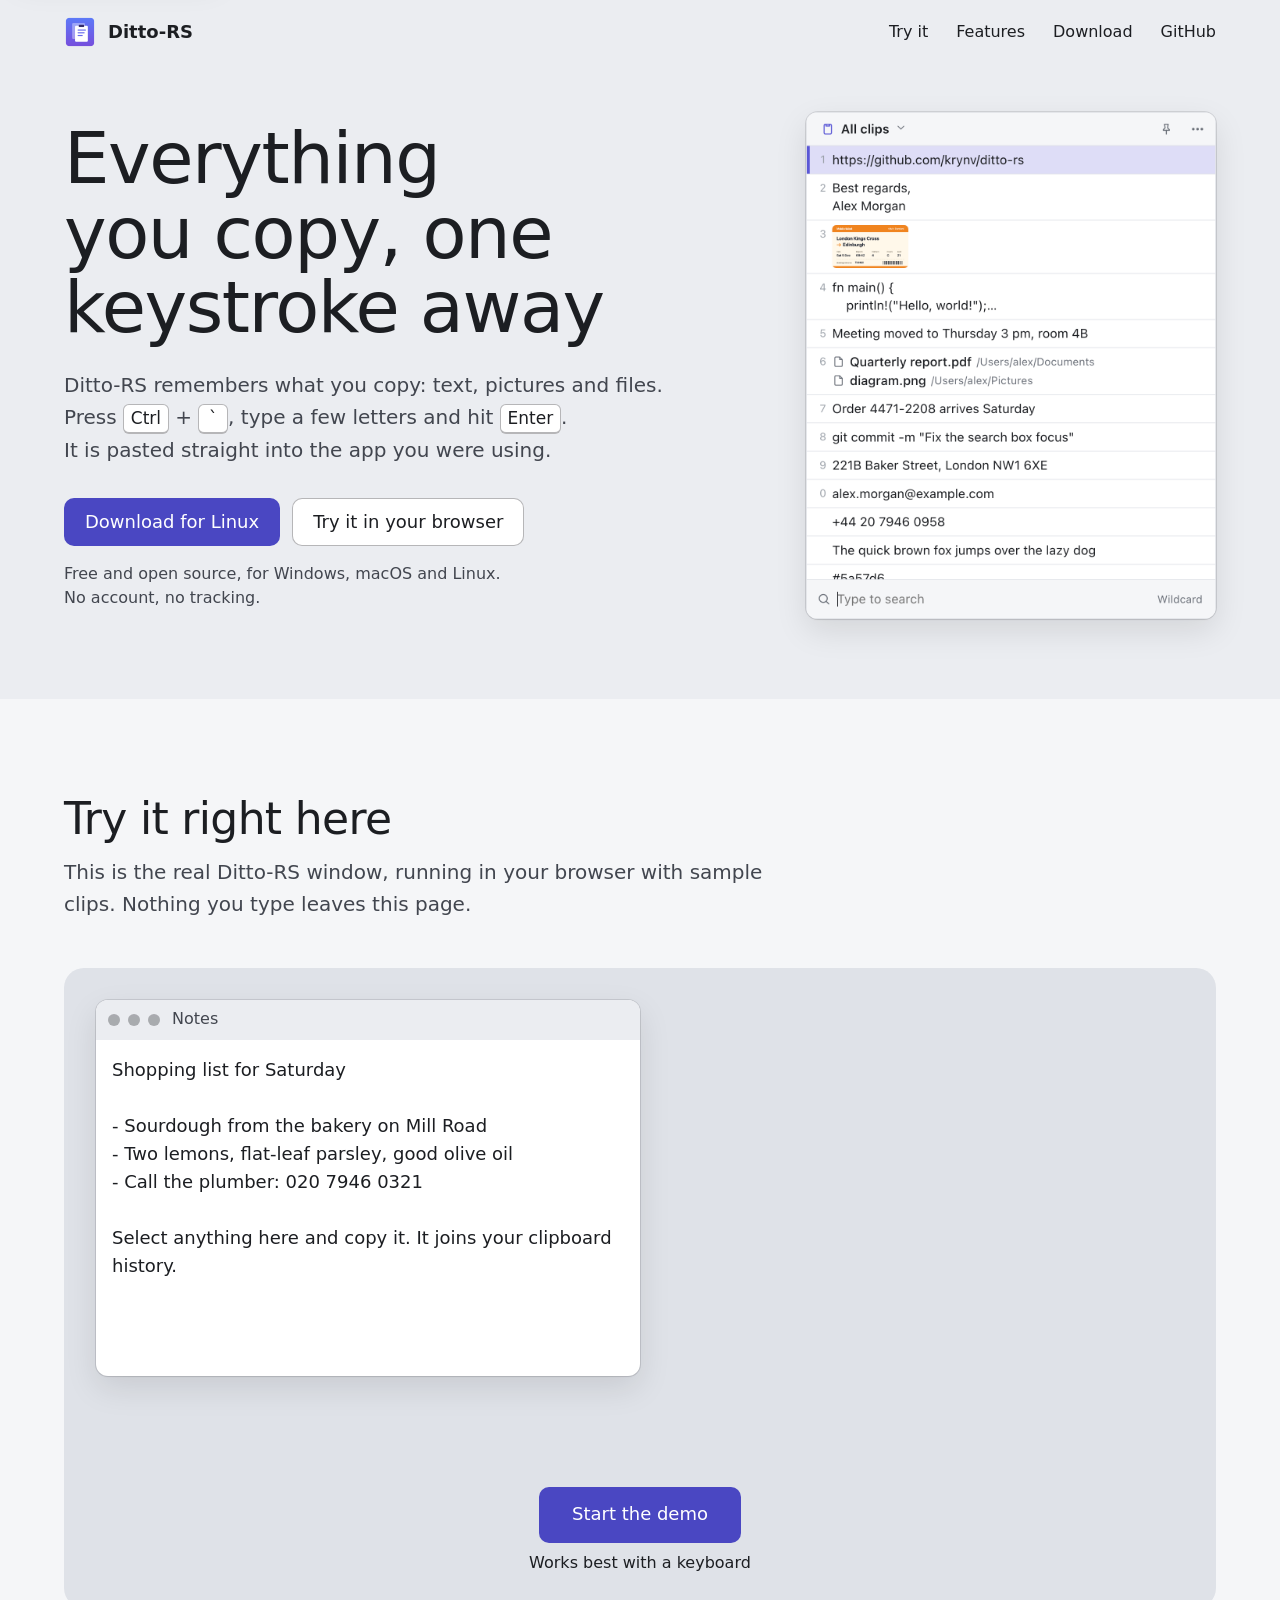
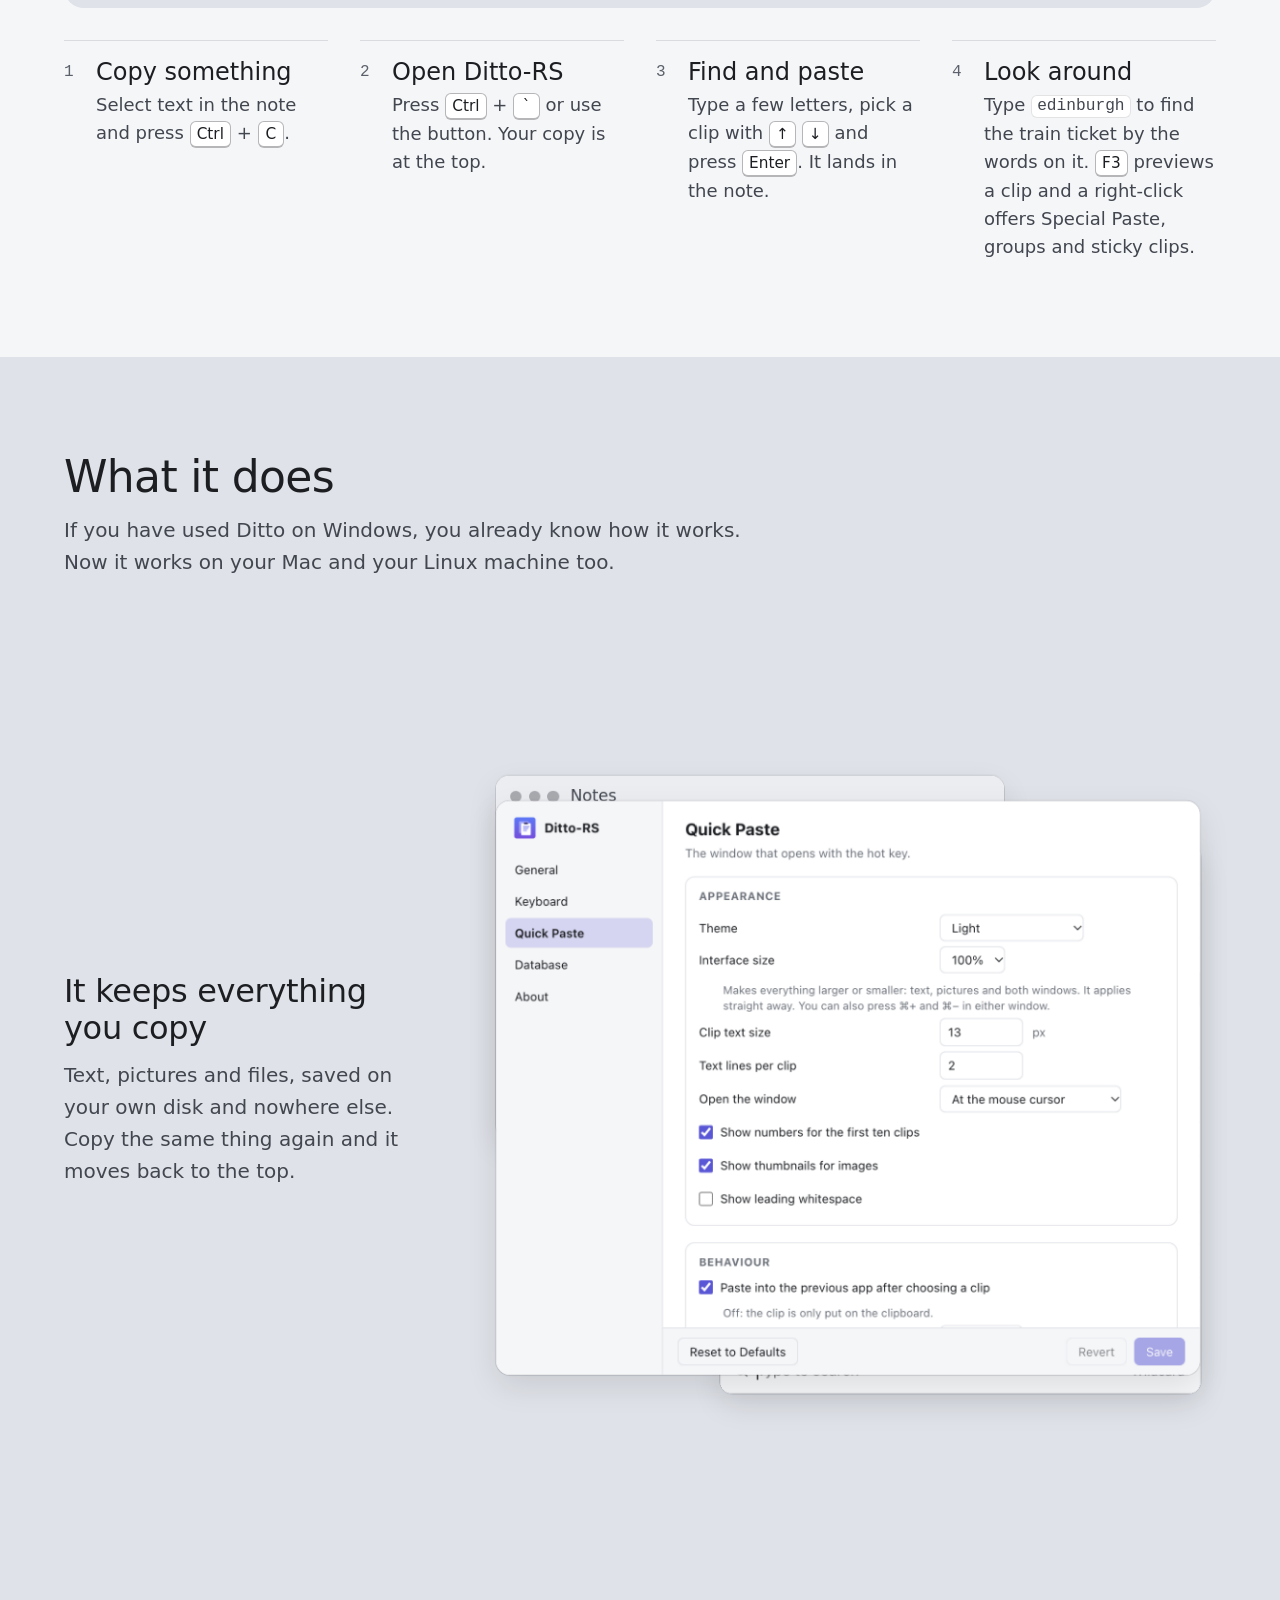
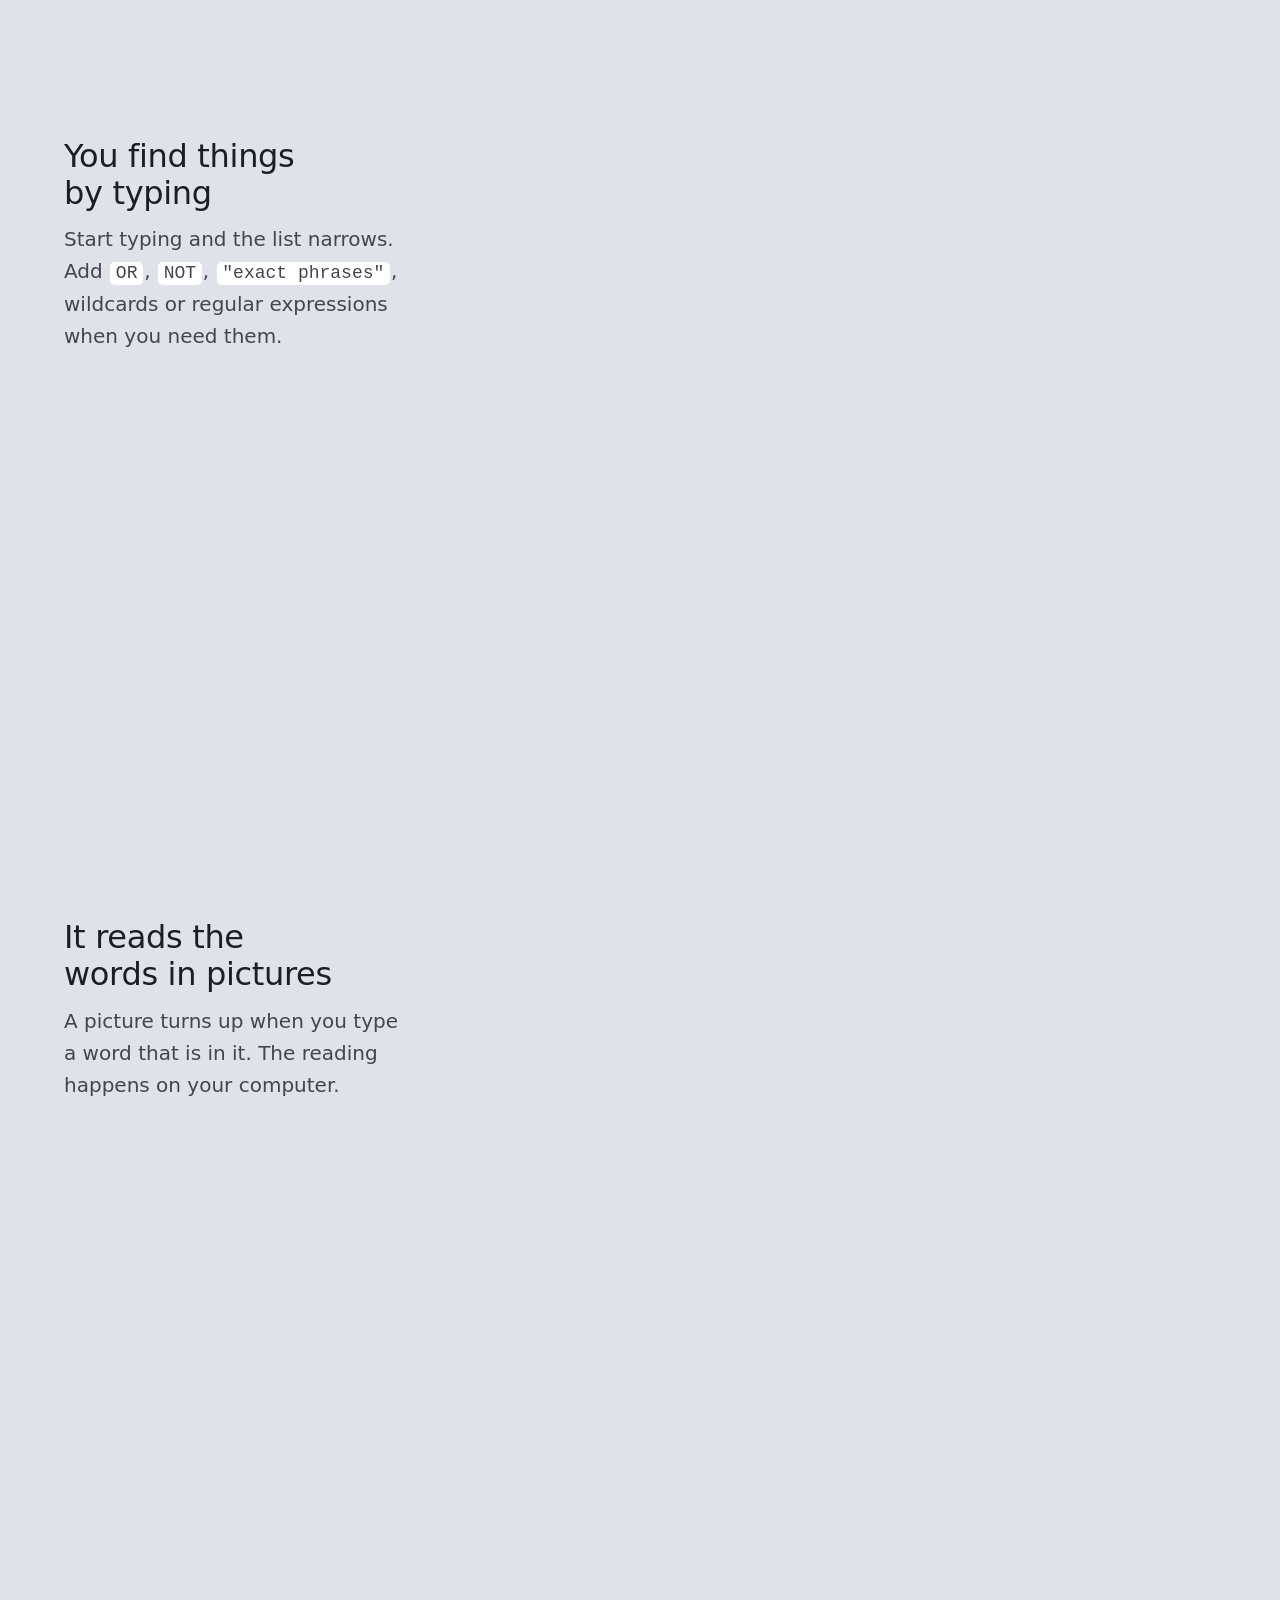
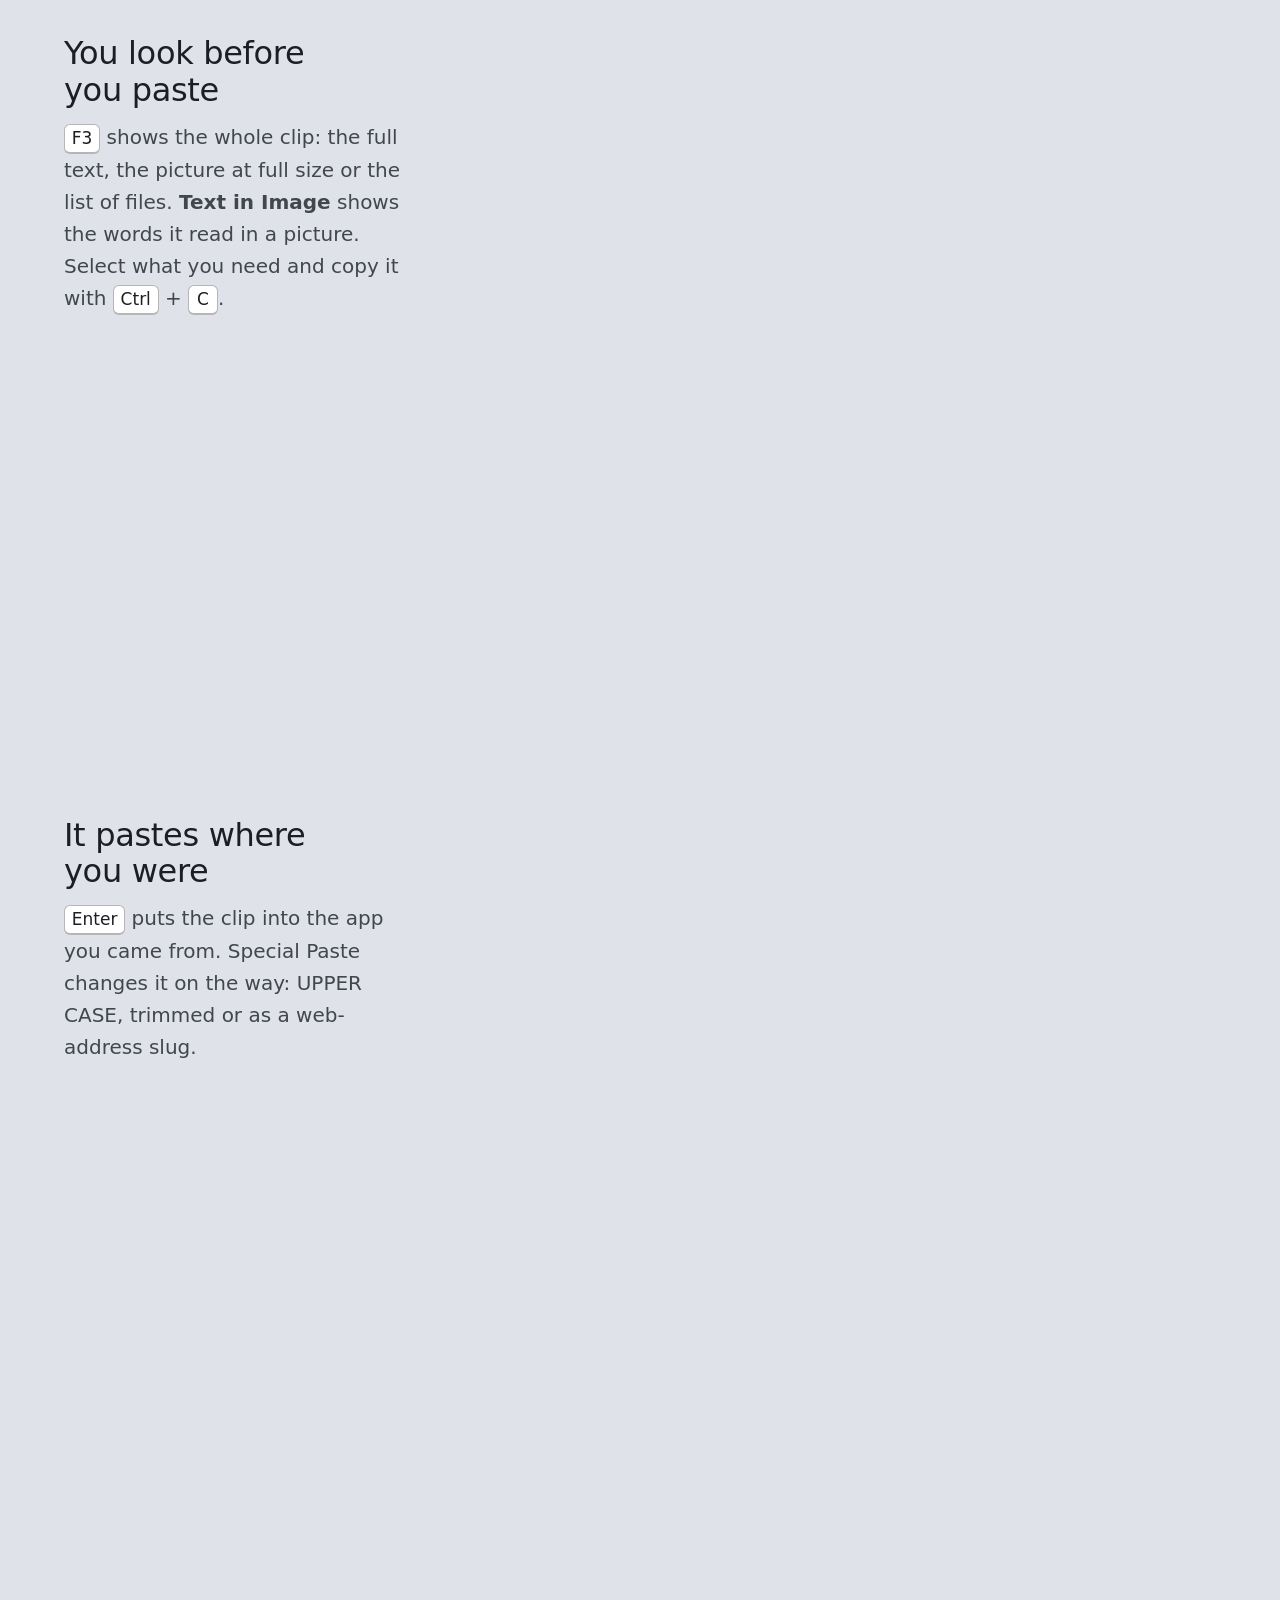
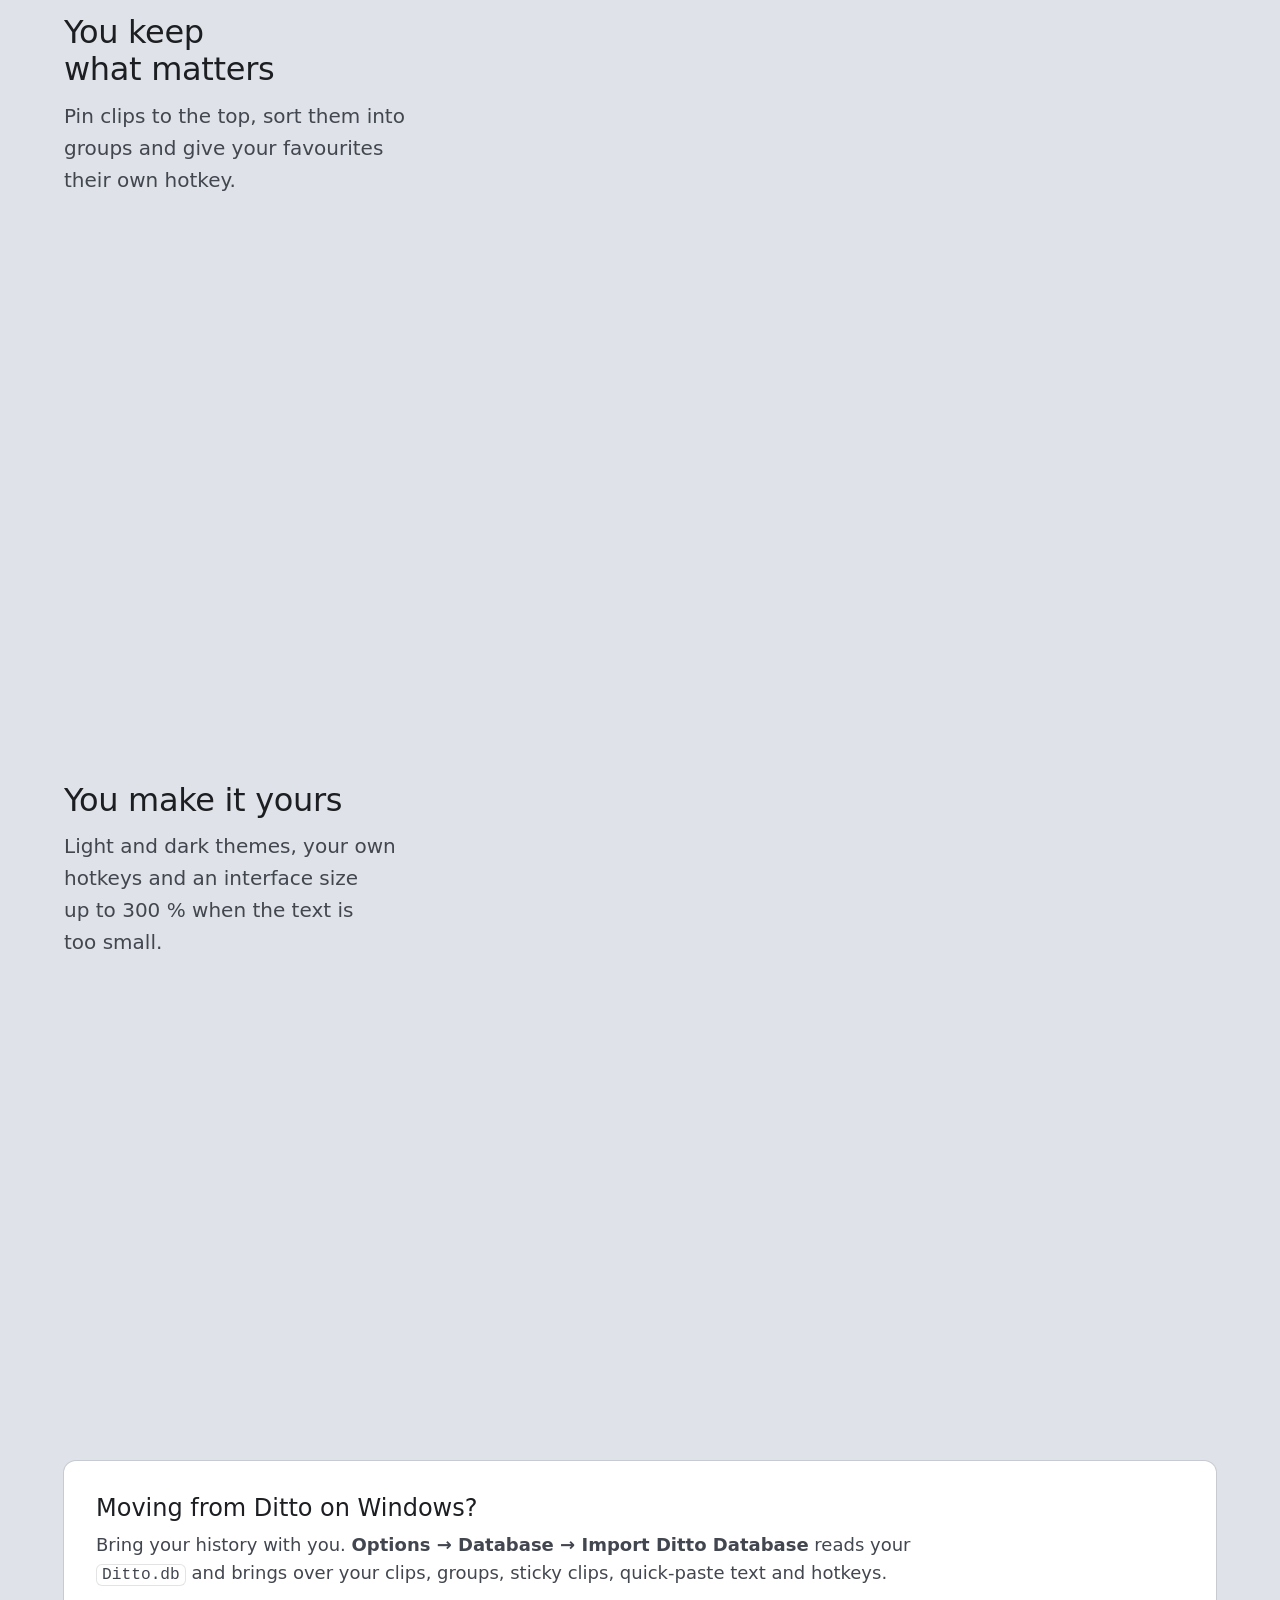
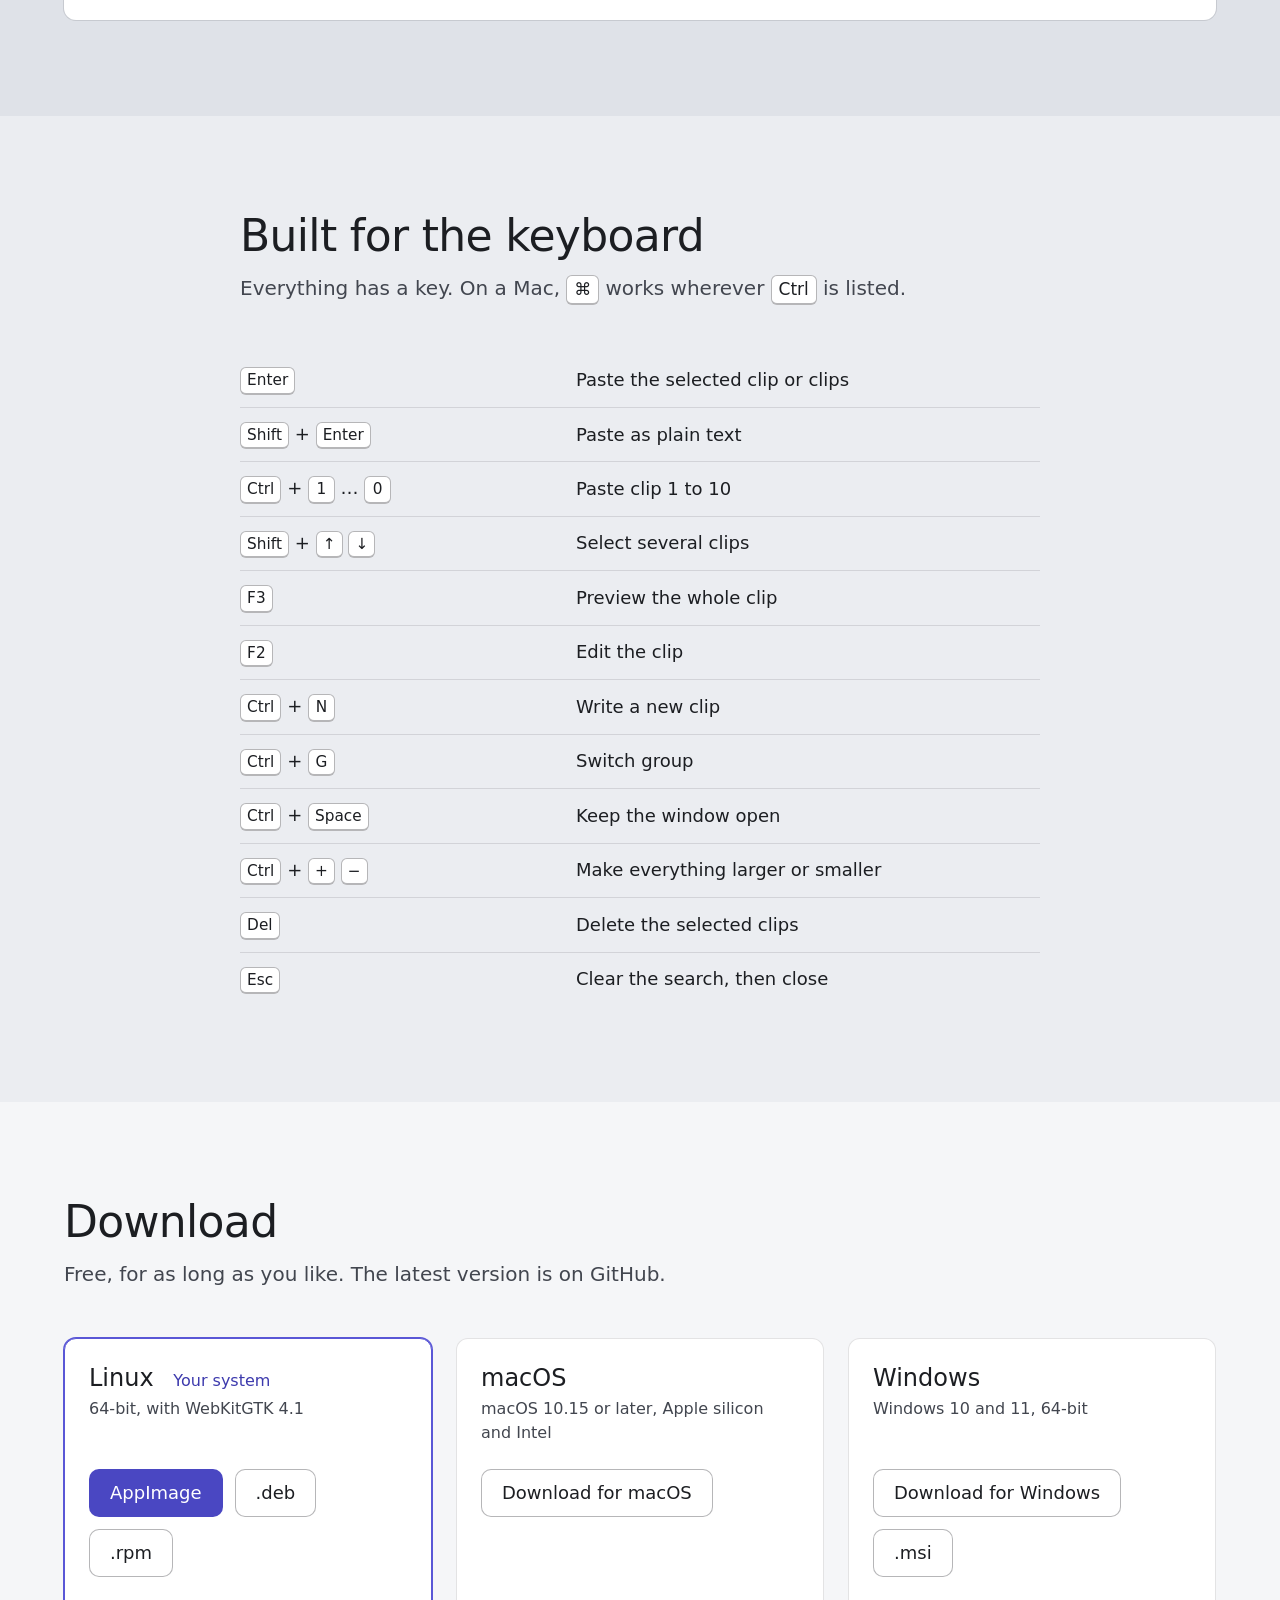
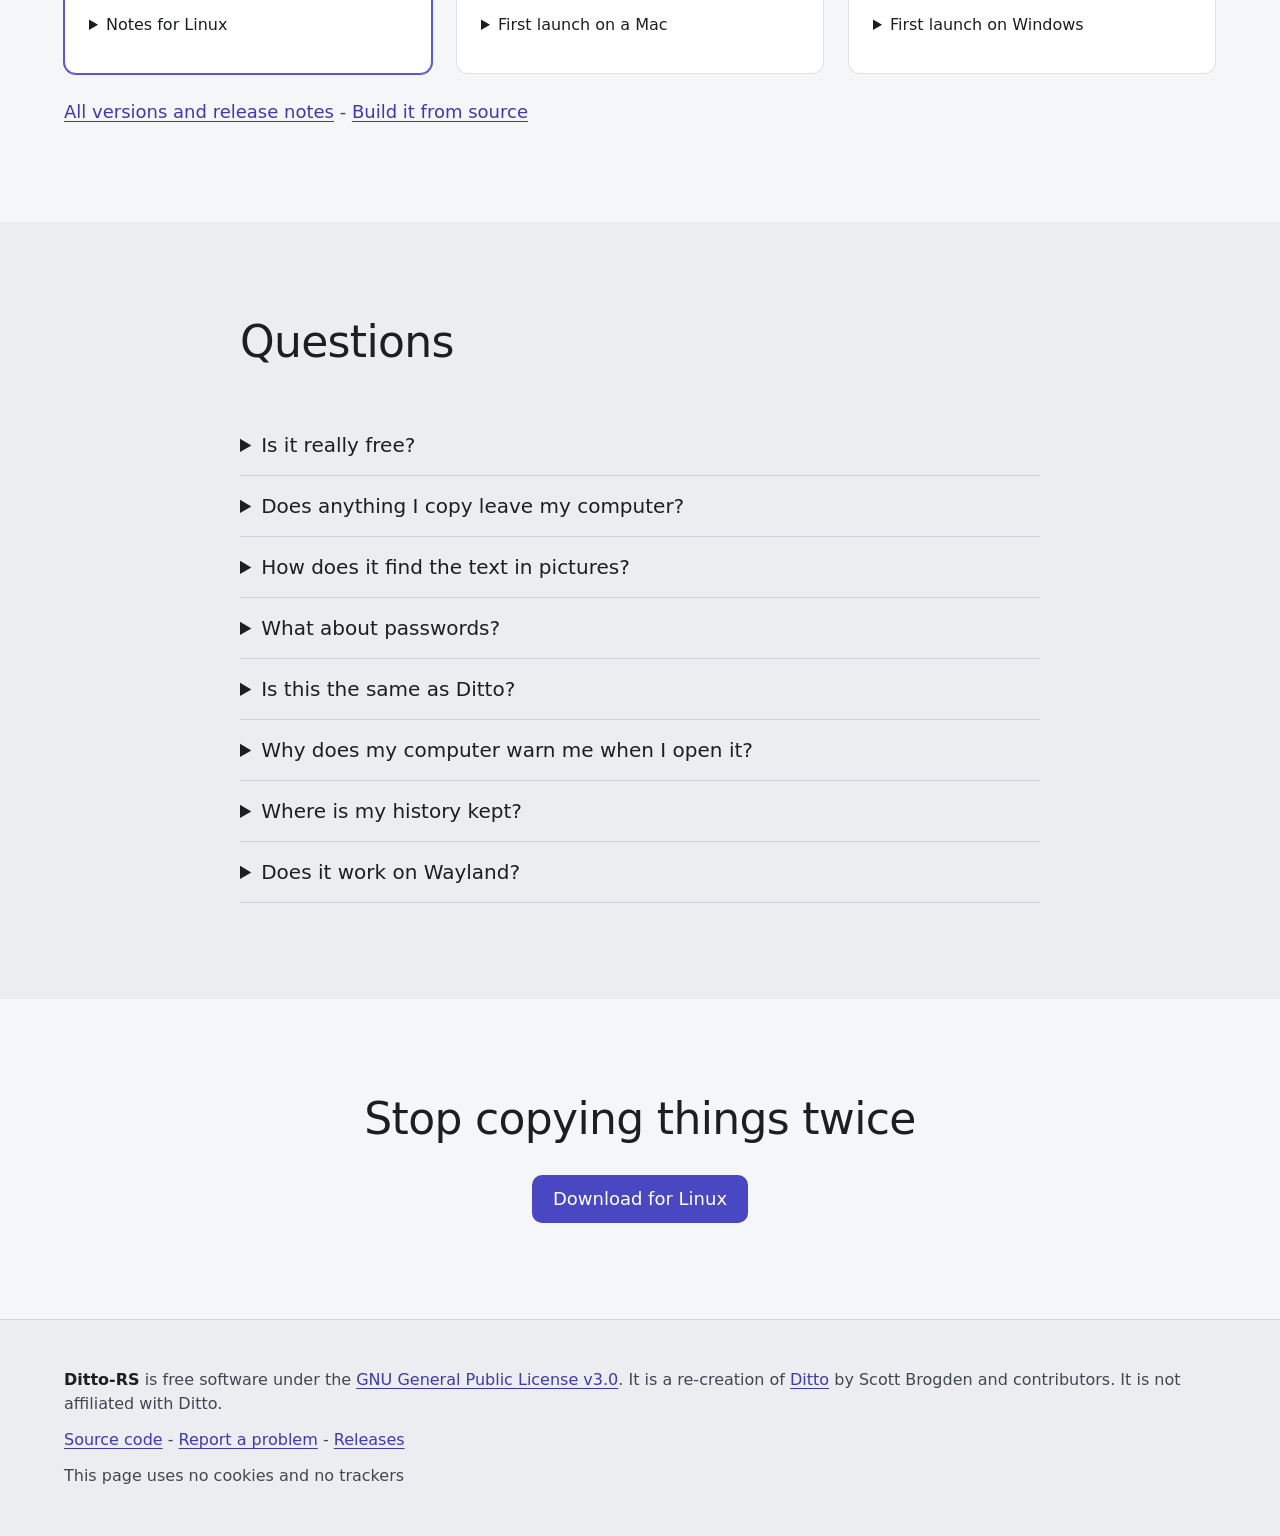
==== commit 436edde2: "Website: the tour's cursor blinks as you scroll, and the copy is shown - The step numbers and the co" ====
--- a/site/index.html
+++ b/site/index.html
@@ -195,7 +195,7 @@
             <li class="tour-step">
               <div class="tour-words">
                 <h3>You look before you paste</h3>
-                <p><kbd>F3</kbd> shows the whole clip: the full text, the picture at full size or the list of files. <strong>Text in Image</strong> shows the words it read in a picture, ready to select and copy.</p>
+                <p><kbd>F3</kbd> shows the whole clip: the full text, the picture at full size or the list of files. <strong>Text in Image</strong> shows the words it read in a picture. Select what you need and copy it with <kbd class="mod-key">Ctrl</kbd>&nbsp;+&nbsp;<kbd>C</kbd>.</p>
               </div>
               <figure class="tour-still">
                 <picture>
@@ -241,7 +241,6 @@
 
           <div class="tour-stage" aria-hidden="true">
             <div class="tour-pin">
-              <ol class="tour-rail"><li>1</li><li>2</li><li>3</li><li>4</li><li>5</li><li>6</li><li>7</li></ol>
               <div class="tour-scene">
                 <div class="tour-note">
                   <div class="tour-note-bar"><span class="demo-dots"><i></i><i></i><i></i></span><span>Notes</span></div>
@@ -278,68 +277,93 @@
                     <img src="shots/tour-find-light.webp" width="1050" height="1200" alt="" loading="lazy" decoding="async">
                   </picture>
                   <picture style="--i: 6">
+                    <source media="(prefers-color-scheme: dark)" srcset="shots/tour-find-off-dark.webp">
+                    <img src="shots/tour-find-off-light.webp" width="1050" height="1200" alt="" loading="lazy" decoding="async">
+                  </picture>
+                  <picture style="--i: 7">
                     <source media="(prefers-color-scheme: dark)" srcset="shots/tour-list-dark.webp">
                     <img src="shots/tour-list-light.webp" width="1050" height="1200" alt="" loading="lazy" decoding="async">
                   </picture>
-                  <picture style="--i: 7">
+                  <picture style="--i: 8">
                     <source media="(prefers-color-scheme: dark)" srcset="shots/tour-pic-1-dark.webp">
                     <img src="shots/tour-pic-1-light.webp" width="1050" height="1200" alt="" loading="lazy" decoding="async">
                   </picture>
-                  <picture style="--i: 8">
+                  <picture style="--i: 9">
                     <source media="(prefers-color-scheme: dark)" srcset="shots/tour-pic-2-dark.webp">
                     <img src="shots/tour-pic-2-light.webp" width="1050" height="1200" alt="" loading="lazy" decoding="async">
                   </picture>
-                  <picture style="--i: 9">
+                  <picture style="--i: 10">
                     <source media="(prefers-color-scheme: dark)" srcset="shots/tour-pic-3-dark.webp">
                     <img src="shots/tour-pic-3-light.webp" width="1050" height="1200" alt="" loading="lazy" decoding="async">
                   </picture>
-                  <picture style="--i: 10">
+                  <picture style="--i: 11">
                     <source media="(prefers-color-scheme: dark)" srcset="shots/tour-pic-4-dark.webp">
                     <img src="shots/tour-pic-4-light.webp" width="1050" height="1200" alt="" loading="lazy" decoding="async">
                   </picture>
-                  <picture style="--i: 11">
+                  <picture style="--i: 12">
                     <source media="(prefers-color-scheme: dark)" srcset="shots/tour-pic-5-dark.webp">
                     <img src="shots/tour-pic-5-light.webp" width="1050" height="1200" alt="" loading="lazy" decoding="async">
                   </picture>
-                  <picture style="--i: 12">
+                  <picture style="--i: 13">
                     <source media="(prefers-color-scheme: dark)" srcset="shots/tour-pic-6-dark.webp">
                     <img src="shots/tour-pic-6-light.webp" width="1050" height="1200" alt="" loading="lazy" decoding="async">
                   </picture>
-                  <picture style="--i: 13">
+                  <picture style="--i: 14">
                     <source media="(prefers-color-scheme: dark)" srcset="shots/tour-pic-7-dark.webp">
                     <img src="shots/tour-pic-7-light.webp" width="1050" height="1200" alt="" loading="lazy" decoding="async">
                   </picture>
-                  <picture style="--i: 14">
+                  <picture style="--i: 15">
                     <source media="(prefers-color-scheme: dark)" srcset="shots/tour-pic-8-dark.webp">
                     <img src="shots/tour-pic-8-light.webp" width="1050" height="1200" alt="" loading="lazy" decoding="async">
                   </picture>
-                  <picture style="--i: 15">
+                  <picture style="--i: 16">
                     <source media="(prefers-color-scheme: dark)" srcset="shots/tour-picture-dark.webp">
                     <img src="shots/tour-picture-light.webp" width="1050" height="1200" alt="" loading="lazy" decoding="async">
                   </picture>
-                  <picture style="--i: 16">
+                  <picture style="--i: 17">
+                    <source media="(prefers-color-scheme: dark)" srcset="shots/tour-picture-off-dark.webp">
+                    <img src="shots/tour-picture-off-light.webp" width="1050" height="1200" alt="" loading="lazy" decoding="async">
+                  </picture>
+                  <picture style="--i: 18">
                     <source media="(prefers-color-scheme: dark)" srcset="shots/tour-preview-dark.webp">
                     <img src="shots/tour-preview-light.webp" width="1050" height="1200" alt="" loading="lazy" decoding="async">
                   </picture>
-                  <picture style="--i: 17">
+                  <picture style="--i: 19">
+                    <source media="(prefers-color-scheme: dark)" srcset="shots/tour-preview-off-dark.webp">
+                    <img src="shots/tour-preview-off-light.webp" width="1050" height="1200" alt="" loading="lazy" decoding="async">
+                  </picture>
+                  <picture style="--i: 20">
                     <source media="(prefers-color-scheme: dark)" srcset="shots/tour-preview-text-dark.webp">
                     <img src="shots/tour-preview-text-light.webp" width="1050" height="1200" alt="" loading="lazy" decoding="async">
                   </picture>
-                  <picture style="--i: 18">
+                  <picture style="--i: 21">
+                    <source media="(prefers-color-scheme: dark)" srcset="shots/tour-preview-text-off-dark.webp">
+                    <img src="shots/tour-preview-text-off-light.webp" width="1050" height="1200" alt="" loading="lazy" decoding="async">
+                  </picture>
+                  <picture style="--i: 22">
                     <source media="(prefers-color-scheme: dark)" srcset="shots/tour-preview-select-dark.webp">
                     <img src="shots/tour-preview-select-light.webp" width="1050" height="1200" alt="" loading="lazy" decoding="async">
                   </picture>
-                  <picture style="--i: 19">
+                  <picture style="--i: 23">
                     <source media="(prefers-color-scheme: dark)" srcset="shots/tour-copied-dark.webp">
                     <img src="shots/tour-copied-light.webp" width="1050" height="1200" alt="" loading="lazy" decoding="async">
                   </picture>
-                  <picture style="--i: 20">
+                  <picture style="--i: 24">
+                    <source media="(prefers-color-scheme: dark)" srcset="shots/tour-copied-off-dark.webp">
+                    <img src="shots/tour-copied-off-light.webp" width="1050" height="1200" alt="" loading="lazy" decoding="async">
+                  </picture>
+                  <picture style="--i: 25">
                     <source media="(prefers-color-scheme: dark)" srcset="shots/tour-organise-dark.webp">
                     <img src="shots/tour-organise-light.webp" width="1050" height="1200" alt="" loading="lazy" decoding="async">
                   </picture>
+                  <picture style="--i: 26">
+                    <source media="(prefers-color-scheme: dark)" srcset="shots/tour-organise-off-dark.webp">
+                    <img src="shots/tour-organise-off-light.webp" width="1050" height="1200" alt="" loading="lazy" decoding="async">
+                  </picture>
                 </div>
-                <kbd class="tour-key" data-key="f3">F3</kbd>
-                <kbd class="tour-key" data-key="enter">Enter</kbd>
+                <span class="tour-key" data-key="f3"><kbd>F3</kbd></span>
+                <span class="tour-key" data-key="copy"><kbd class="mod-key">Ctrl</kbd><kbd>C</kbd></span>
+                <span class="tour-key" data-key="enter"><kbd>Enter</kbd></span>
                 <div class="tour-options">
                   <picture>
                     <source media="(prefers-color-scheme: dark)" srcset="shots/tour-options-dark.webp">
--- a/site/style.css
+++ b/site/style.css
@@ -226,10 +226,8 @@
    picture, which is how it shows on small screens, without the script, and for readers who
    ask for less motion. */
 .tour { background: var(--desk); overflow-x: clip; }
-.tour-steps { margin: 0; padding: 0; list-style: none; counter-reset: tour; display: grid; grid-template-columns: minmax(0, 1fr); gap: 4rem; }
-.tour-step { counter-increment: tour; display: grid; grid-template-columns: minmax(0, 1fr); align-items: center; gap: 1.5rem 3rem; }
-/* The steps are numbered the way the app numbers its clips. */
-.tour-words::before { content: counter(tour); display: block; margin-bottom: 0.5rem; font: 500 1rem/1.5 var(--mono); color: var(--text-2); }
+.tour-steps { margin: 0; padding: 0; list-style: none; display: grid; grid-template-columns: minmax(0, 1fr); gap: 4rem; }
+.tour-step { display: grid; grid-template-columns: minmax(0, 1fr); align-items: center; gap: 1.5rem 3rem; }
 .tour-words p { margin-top: 0.5rem; max-width: 34rem; color: var(--text-2); }
 .tour-words code { white-space: nowrap; }
 .tour-still { margin: 0; }
@@ -266,11 +264,6 @@
 .tour.is-live .tour-stage { display: block; }
 .tour-pin { position: sticky; top: 0; display: grid; place-items: center; height: 100vh; height: 100svh; }
 
-/* Which step the scene is on: the app's own way of marking the selected clip. */
-.tour-rail { position: absolute; left: -3rem; top: 50%; translate: 0 -50%; display: grid; gap: 0.25rem; margin: 0; padding: 0; list-style: none; font: 500 1rem/1.5 var(--mono); color: var(--text-2); }
-.tour-rail li { padding: 0.25rem 0.75rem; border-left: 2px solid transparent; opacity: 0.5; transition: opacity var(--quick), border-color var(--quick); }
-.tour-rail li.now { border-left-color: var(--accent); opacity: 1; color: var(--text); }
-
 /* The scene is drawn in units of its own width (cqw), so it keeps its proportions at any
    size: the note you were writing, the Ditto-RS window over it, and later the Options window.
    Each is at its own depth and drifts at its own rate as the tour goes by. */
@@ -302,12 +295,14 @@
   translate: calc((1 - var(--t6)) * 8cqw) calc((1 - var(--t6)) * 5cqw); }
 .tour-app picture, .tour-options picture { position: absolute; inset: 0; }
 .tour-app img, .tour-options img { width: 100%; height: 100%; }
-/* The same window, changing. Its pictures are stacked in the order they happen: the cursor
-   blinking, each letter of a search with the list as it narrows, the preview, the text read
-   from the picture, a line of it selected, and that line in the list once it is copied. */
+/* The same window, changing. Its pictures are stacked in the order they happen: each letter
+   of a search with the list as it narrows, the preview, the text read from the picture, a
+   line of it selected, and that line in the list once it is copied. Where the window rests,
+   there are two pictures of it, with the text cursor and without, so that the cursor blinks. */
 .tour-app picture { opacity: calc(var(--n) - var(--i) + 1); }
-/* A key, shown as it is pressed, just before what it does. */
-.tour-key { position: absolute; left: 19cqw; top: 79cqw; display: grid; place-items: center; min-width: 10cqw; height: 9cqw; padding: 0 2.6cqw; border-radius: 1.5cqw; border-bottom-width: 0.7cqw; box-shadow: var(--lift); font-size: 3.4cqw; line-height: 1; opacity: var(--show, 0); translate: 0 calc(var(--down, 0) * 0.5cqw); scale: calc(1 - var(--down, 0) * 0.05); transition: translate 0.08s, scale 0.08s; }
+/* The keys that are pressed on the way, each shown just before what it does. */
+.tour-key { position: absolute; right: 67cqw; top: 79cqw; display: flex; gap: 1.2cqw; opacity: var(--show, 0); translate: 0 calc(var(--down, 0) * 0.5cqw); scale: calc(1 - var(--down, 0) * 0.05); transition: translate 0.08s, scale 0.08s; }
+.tour-key kbd { display: grid; place-items: center; min-width: 10cqw; height: 9cqw; padding: 0 2.6cqw; border-radius: 1.5cqw; border-bottom-width: 0.7cqw; box-shadow: var(--lift); font-size: 3.4cqw; line-height: 1; }
 /* The other theme sweeps across the Options window, behind a thin line. */
 .tour-other { clip-path: inset(0 calc((1 - var(--wipe)) * 100%) 0 0); }
 .tour-options::after { content: ""; position: absolute; top: 0; bottom: 0; left: calc(var(--wipe) * 100% - 1px); width: 2px; background: var(--accent); opacity: calc(4 * var(--wipe) * (1 - var(--wipe))); }
